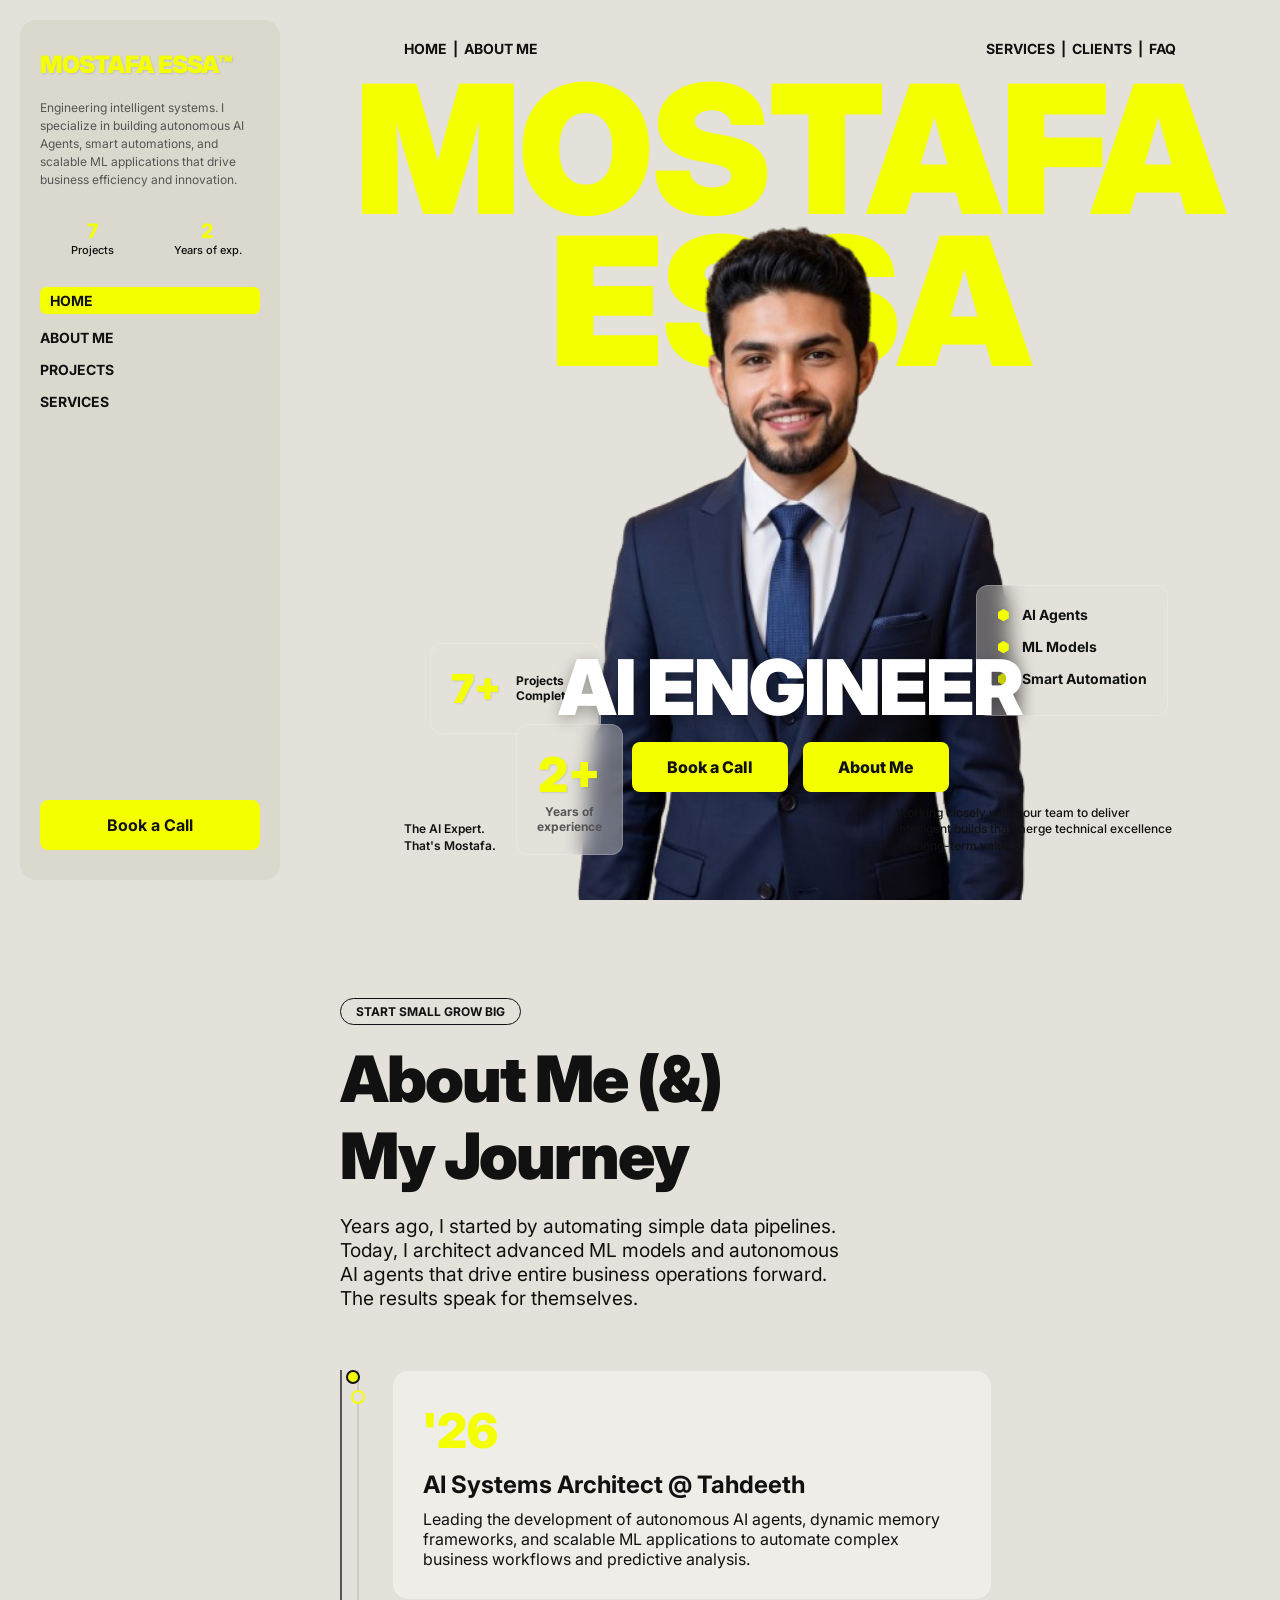
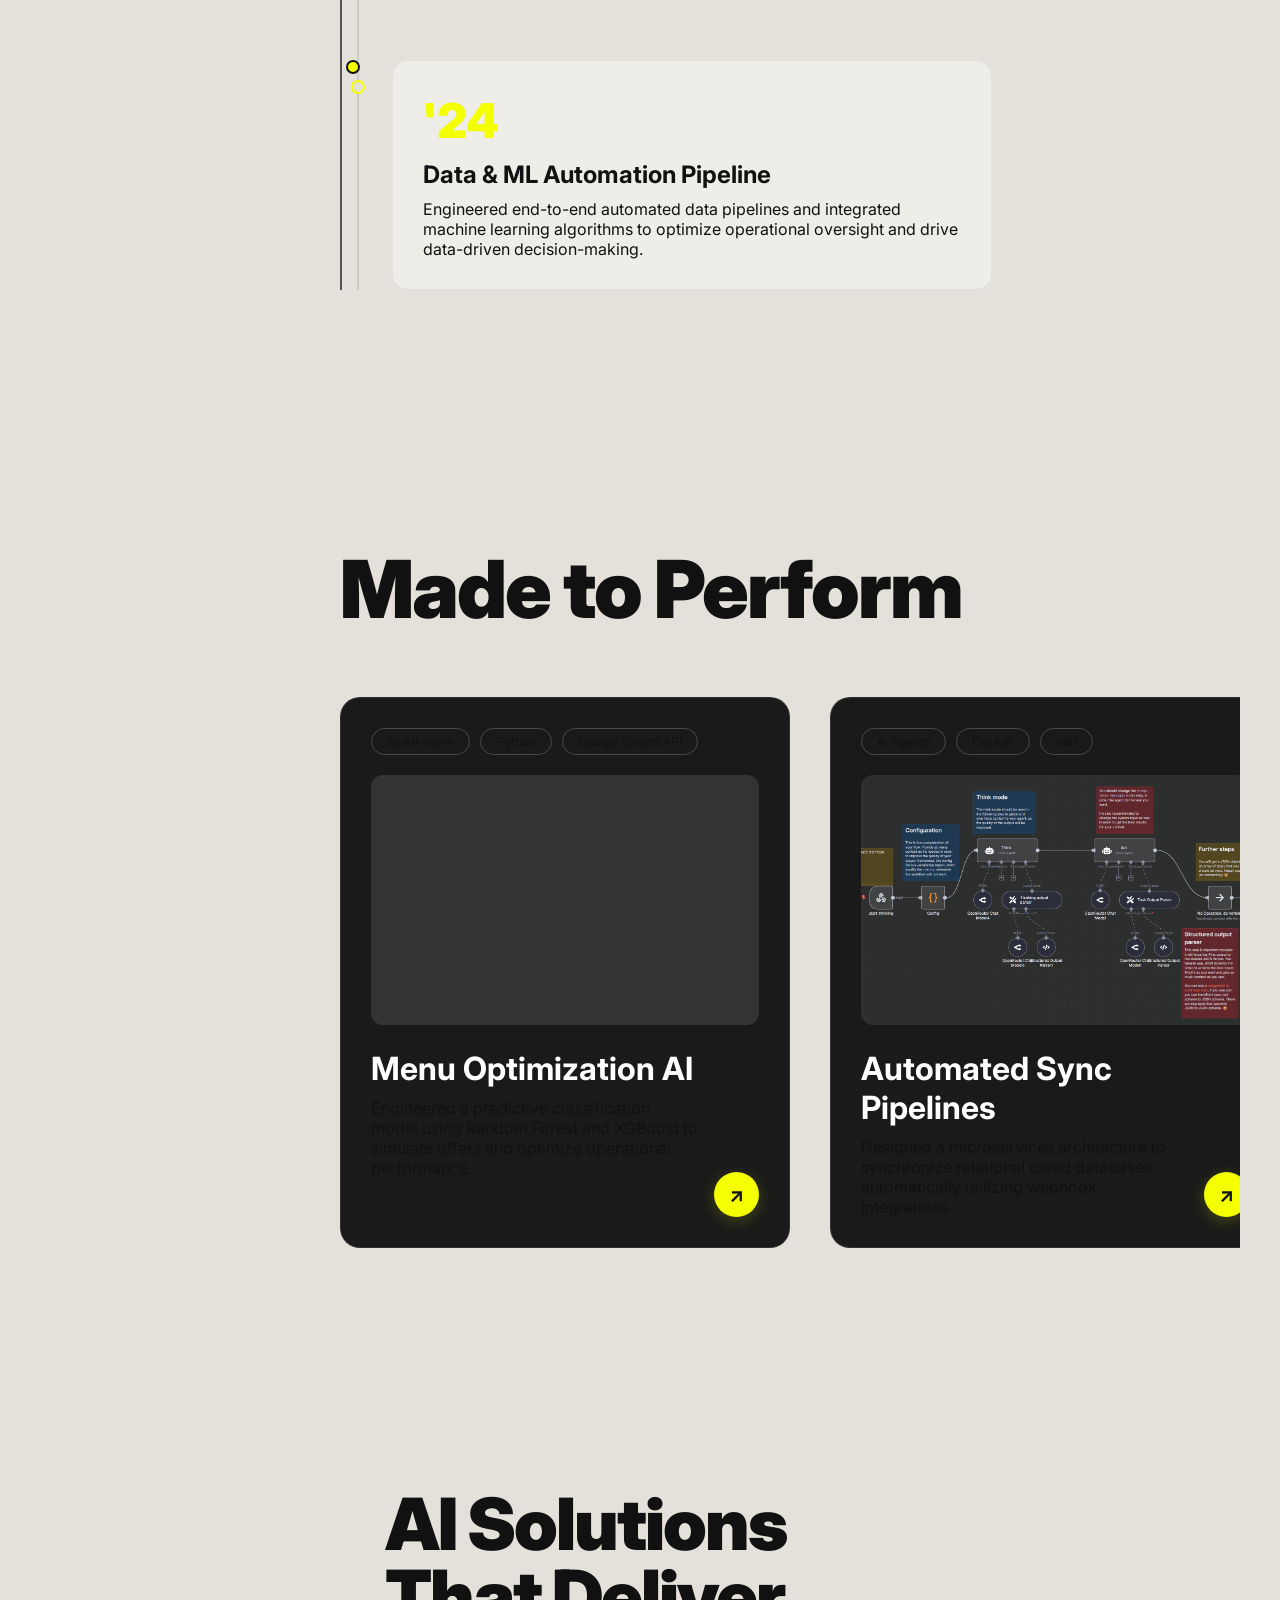
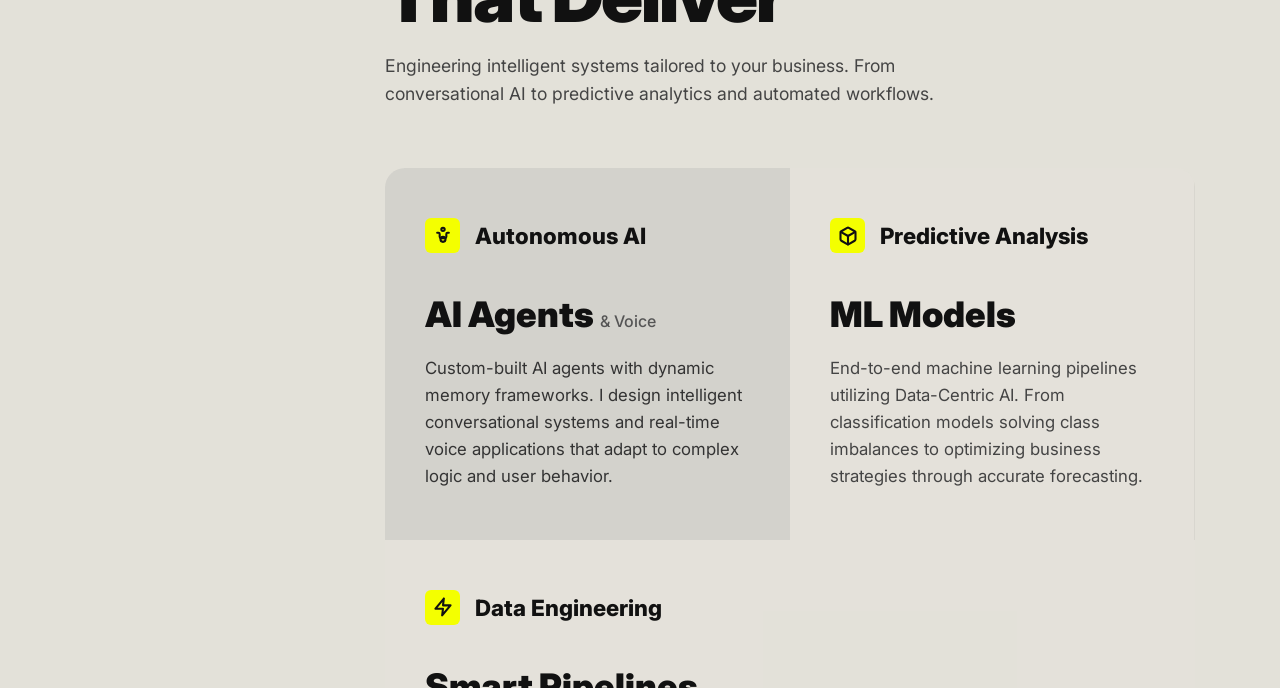
==== index.html @ e72a14be "Rename portfolio.html to index.html" ====
<!DOCTYPE html>
<html lang="en" dir="ltr">
<head>
    <meta charset="UTF-8">
    <meta name="viewport" content="width=device-width, initial-scale=1.0">
    <title>Mostafa Essa - Portfolio</title>
    <link rel="preconnect" href="https://fonts.googleapis.com">
    <link rel="preconnect" href="https://fonts.gstatic.com" crossorigin>
    <link href="https://fonts.googleapis.com/css2?family=Inter:wght@400;500;700;900&display=swap" rel="stylesheet">
    <style>
        :root {
            /* Light Theme (Default) */
            --bg-main: #E3E1D9;
            --bg-sidebar: #DBD8CE;
            --text-main: #111111;
            --text-muted: #555555;
            --accent-yellow: #F4FF00;
            --card-bg: rgba(255, 255, 255, 0.4);
            --card-border: rgba(0, 0, 0, 0.05);
        }

        body.dark-theme {
            /* Dark Theme */
            --bg-main: #111111;
            --bg-sidebar: #1A1A1A;
            --text-main: #FFFFFF;
            --text-muted: #AAAAAA;
            --card-bg: rgba(255, 255, 255, 0.05);
            --card-border: rgba(255, 255, 255, 0.1);
        }

        * {
            margin: 0;
            padding: 0;
            box-sizing: border-box;
            font-family: 'Inter', sans-serif;
        }

        body {
            background-color: var(--bg-main);
            color: var(--text-main);
            transition: background-color 0.6s ease, color 0.6s ease;
            overflow-x: hidden;
        }

        /* ---------------- Sidebar ---------------- */
        .sidebar {
            position: fixed;
            top: 20px;
            left: 20px;
            bottom: 20px;
            width: 260px;
            background-color: var(--bg-sidebar);
            border-radius: 16px;
            padding: 30px 20px;
            display: flex;
            flex-direction: column;
            justify-content: space-between;
            z-index: 100;
            
            /* -- التعديل الجديد: إخفاء الشريط وإزاحته لليسار في البداية -- */
            transform: translateX(-150%);
            opacity: 0;
            transition: transform 0.8s cubic-bezier(0.25, 1, 0.5, 1), opacity 0.8s ease, background-color 0.6s ease;
        }

        /* الكلاس الذي سيتم إضافته بالجافاسكريبت لإظهار الشريط */
        .sidebar.visible {
            transform: translateX(0);
            opacity: 1;
        }

        .logo {
            font-size: 24px;
            font-weight: 900;
            color: var(--accent-yellow);
            text-transform: uppercase;
            letter-spacing: -1px;
            margin-bottom: 20px;
            text-shadow: 1px 1px 2px rgba(0,0,0,0.1);
        }

        .sidebar-desc {
            font-size: 12px;
            color: var(--text-muted);
            line-height: 1.5;
            margin-bottom: 30px;
        }

        .stats-grid {
            display: grid;
            grid-template-columns: 1fr 1fr;
            gap: 10px;
            margin-bottom: 30px;
        }

        .stat-box {
            text-align: center;
        }

        .stat-box h4 {
            color: var(--accent-yellow);
            font-size: 20px;
            font-weight: 800;
        }

        .stat-box p {
            font-size: 11px;
            font-weight: 500;
        }

        .nav-menu {
            list-style: none;
            display: flex;
            flex-direction: column;
            gap: 15px;
            margin-bottom: auto;
        }

        .nav-menu li a {
            text-decoration: none;
            color: var(--text-main);
            font-weight: 700;
            font-size: 14px;
            text-transform: uppercase;
            transition: color 0.3s;
            display: flex;
            align-items: center;
            gap: 10px;
        }
        
        .nav-menu li a.active {
            background-color: var(--accent-yellow);
            color: #111;
            padding: 5px 10px;
            border-radius: 6px;
        }

        .nav-menu li a:hover {
            color: var(--accent-yellow);
        }

        .book-call {
            background-color: var(--accent-yellow);
            color: #111;
            border: none;
            padding: 15px;
            border-radius: 8px;
            font-weight: 700;
            cursor: pointer;
            width: 100%;
            font-size: 16px;
            transition: transform 0.2s;
        }

        .book-call:hover {
            transform: scale(1.02);
        }

        /* ---------------- Main Content ---------------- */
        .main-content {
            /* -- التعديل الجديد: عرض كامل للشاشة في البداية -- */
            margin-left: 0; 
            padding: 0 40px;
            transition: margin-left 0.8s cubic-bezier(0.25, 1, 0.5, 1);
        }

        /* الكلاس الذي سيتم إضافته لعمل إزاحة للمحتوى عند ظهور الشريط */
        .main-content.shifted {
            margin-left: 300px;
        }

        section {
            min-height: 100vh;
            padding: 100px 0;
            position: relative;
        }

        /* Animation Classes */
        .fade-up {
            opacity: 0;
            transform: translateY(50px);
            transition: opacity 0.8s ease, transform 0.8s ease;
        }

        .fade-up.visible {
            opacity: 1;
            transform: translateY(0);
        }

        /* ---------------- Hero Section ---------------- */
        #hero {
            display: flex;
            align-items: center;
            justify-content: center;
        }

        .hero-bg-text {
            position: absolute;
            top: 50%;
            left: 50%;
            transform: translate(-50%, -50%);
            font-size: 28vw;
            font-weight: 900;
            color: var(--accent-yellow);
            z-index: -1;
            line-height: 0.8;
            letter-spacing: -10px;
        }

        .hero-content {
            text-align: center;
            z-index: 1;
        }

        .hero-content h1 {
            font-size: 5rem;
            font-weight: 900;
            line-height: 1;
            margin-bottom: 20px;
            letter-spacing: -2px;
        }

        .glass-card {
            background: var(--card-bg);
            backdrop-filter: blur(10px);
            -webkit-backdrop-filter: blur(10px);
            border: 1px solid var(--card-border);
            border-radius: 12px;
            padding: 20px;
            position: absolute;
        }

        .card-services {
            right: 0;
            top: 60%;
            text-align: left;
        }

        .card-services ul {
            list-style: none;
            font-weight: 700;
            font-size: 14px;
            color: var(--text-main);
        }
        
        .card-services ul li { margin-bottom: 8px; }
        .card-services ul li span { color: var(--accent-yellow); margin-right: 8px;}

        /* ---------------- About Section ---------------- */
        #about h2 {
            font-size: 4rem;
            font-weight: 900;
            margin-bottom: 20px;
            letter-spacing: -2px;
        }
        
        #about p.subtitle {
            font-size: 1.2rem;
            max-width: 500px;
            margin-bottom: 60px;
        }

        .timeline {
            position: relative;
            padding-left: 40px;
            border-left: 2px solid var(--text-muted);
        }

        .timeline-item {
            margin-bottom: 60px;
            position: relative;
        }

        .timeline-item::before {
            content: '';
            position: absolute;
            left: -46px;
            top: 0;
            width: 10px;
            height: 10px;
            background-color: var(--accent-yellow);
            border: 2px solid var(--text-main);
            border-radius: 50%;
        }

        .timeline-card {
            background: var(--card-bg);
            border: 1px solid var(--card-border);
            padding: 30px;
            border-radius: 16px;
            max-width: 600px;
        }

        .timeline-card h3 {
            font-size: 3rem;
            color: var(--accent-yellow);
            font-weight: 900;
            margin-bottom: 10px;
        }

        .timeline-card h4 {
            font-size: 1.5rem;
            margin-bottom: 10px;
        }

        /* ---------------- Projects Section (Dark) ---------------- */
        #projects h2 {
            font-size: 5rem;
            font-weight: 900;
            margin-bottom: 60px;
            letter-spacing: -2px;
        }

        .projects-wrapper {
            display: flex;
            gap: 40px;
            overflow-x: auto;
            padding-bottom: 40px;
            scroll-snap-type: x mandatory;
        }

        .projects-wrapper::-webkit-scrollbar {
            height: 8px;
        }
        
        .projects-wrapper::-webkit-scrollbar-track {
            background: rgba(255,255,255,0.05);
        }
        
        .projects-wrapper::-webkit-scrollbar-thumb {
            background: var(--text-muted);
            border-radius: 10px;
        }

        .project-card {
            min-width: 450px;
            background: #1A1A1A;
            border-radius: 20px;
            padding: 30px;
            scroll-snap-align: start;
            border: 1px solid rgba(255,255,255,0.1);
        }

        .project-img {
            width: 100%;
            height: 250px;
            background: #333;
            border-radius: 12px;
            margin-bottom: 20px;
        }

        .project-tags {
            display: flex;
            gap: 10px;
            margin-bottom: 20px;
        }

        .project-tags span {
            border: 1px solid rgba(255,255,255,0.2);
            padding: 5px 15px;
            border-radius: 50px;
            font-size: 12px;
        }

        .project-card h3 {
            font-size: 2rem;
            margin-bottom: 10px;
        }


    /* تنسيقات النافذة المنبثقة (Modal) */
        .modal-overlay {
            position: fixed; top: 0; left: 0; width: 100vw; height: 100vh;
            background: rgba(0, 0, 0, 0.85); backdrop-filter: blur(10px);
            z-index: 1000; opacity: 0; visibility: hidden; transition: all 0.3s ease;
            display: flex; justify-content: center; align-items: center;
        }
        .modal-overlay.active {
            opacity: 1; visibility: visible;
        }
        .modal-content {
            background: #111; width: 90%; max-width: 800px; max-height: 85vh;
            overflow-y: auto; border-radius: 16px; padding: 40px; position: relative;
            transform: translateY(30px); transition: transform 0.3s ease;
            border: 1px solid rgba(255, 255, 255, 0.1);
        }
        .modal-overlay.active .modal-content { transform: translateY(0); }
        .close-btn {
            position: absolute; top: 20px; left: 20px; background: none; border: none;
            color: #fff; font-size: 2rem; cursor: pointer; transition: color 0.2s;
        }
        .close-btn:hover { color: var(--accent-yellow); }
        
        .modal-features { display: flex; flex-direction: column; gap: 20px; }
        .feature-item h4 { color: #fff; margin-bottom: 5px; font-size: 1.1rem; }
        .feature-item p { color: #aaa; font-size: 0.95rem; line-height: 1.5; }
        
        /* شريط التمرير للنافذة */
        .modal-content::-webkit-scrollbar { width: 8px; }
        .modal-content::-webkit-scrollbar-track { background: transparent; }
        .modal-content::-webkit-scrollbar-thumb { background: var(--text-muted); border-radius: 10px; }
    </style>
</head>
<body>

    <!-- Sidebar -->
    <aside class="sidebar">
        <div>
            <div class="logo">MOSTAFA ESSA™</div>
            <p class="sidebar-desc">Engineering intelligent systems. I specialize in building autonomous AI Agents, smart automations, and scalable ML applications that drive business efficiency and innovation.</p>
            
            <div class="stats-grid">
                <div class="stat-box">
                    <h4>7</h4>
                    <p>Projects</p>
                </div>
                <div class="stat-box">
                    <h4>2</h4>
                    <p>Years of exp.</p>
                </div>
            </div>

            <ul class="nav-menu">
                <li><a href="#hero" class="active">Home</a></li>
                <li><a href="#about">About Me</a></li>
                <li><a href="#projects">Projects</a></li>
                <li><a href="#services">Services</a></li>
            </ul>
        </div>
        
        <a href="https://wa.me/201030654348" target="_blank" style="text-decoration: none; width: 100%;">
    <button class="book-call">Book a Call</button>
</a>
    </aside>

    <!-- Main Content -->
    <main class="main-content">
        
<!-- Hero Section -->
        <section id="hero" style="position: relative; height: 100vh; display: flex; flex-direction: column; align-items: center; justify-content: center; overflow: hidden;">
            
            <!-- Top Links -->
            <div class="hero-horizontal-links" style="position: absolute; width: 100%; top: 40px; display: flex; justify-content: space-between; padding: 0 5vw; z-index: 10; font-weight: 700; font-size: 14px;">
                <div>HOME &nbsp;|&nbsp; ABOUT ME</div>
                <div>SERVICES &nbsp;|&nbsp; CLIENTS &nbsp;|&nbsp; FAQ</div>
            </div>

            <!-- الكلمة الخلفية العملاقة -->
<!-- الكلمة الخلفية العملاقة -->
            <div class="hero-bg-text" style="position: absolute; top: 25%; left: 50%; transform: translate(-50%, -50%); width: 100vw; text-align: center; font-size: 14vw; font-weight: 900; color: var(--accent-yellow); z-index: 1; line-height: 0.85; letter-spacing: -0.2vw;">MOSTAFA<br>ESSA</div>            <!-- صورتك (تم التكبير) -->
            <img src="profile.png" alt="AI Engineer" style="height: 85vh; max-height: 850px; object-fit: cover; object-position: top; position: absolute; bottom: -2%; left: 50%; transform: translateX(-50%); z-index: 2; pointer-events: none;">

            <!-- النص الرئيسي والأزرار -->
            <div class="hero-content fade-up" style="position: absolute; bottom: 12%; z-index: 4; text-align: center; width: 100%; display: flex; flex-direction: column; align-items: center;">
                <h1 style="font-size: clamp(3rem, 6vw, 6.5rem); font-weight: 900; line-height: 0.9; letter-spacing: -2px; color: #111; margin-bottom: 20px;">
                    <!-- تم تغيير اللون إلى الأبيض الصلب -->
                    <span style="color: #ffffff; text-shadow: 0px 4px 15px rgba(0,0,0,0.3);">AI ENGINEER</span>
                </h1>
                
                <!-- الأزرار -->
                <div style="display: flex; gap: 15px;">
                    <a href="https://wa.me/201030654348" target="_blank" style="text-decoration: none;">
                        <button style="background: var(--accent-yellow); color: #111; border: none; padding: 15px 35px; font-weight: 800; border-radius: 8px; cursor: pointer; font-size: 16px; transition: transform 0.2s;">Book a Call</button>
                    </a>
                    <a href="#about" style="text-decoration: none;">
                        <button style="background: var(--accent-yellow); color: #111; border: none; padding: 15px 35px; font-weight: 800; border-radius: 8px; cursor: pointer; font-size: 16px; transition: transform 0.2s;">About Me</button>
                    </a>
                </div>
            </div>

    <!-- الكروت الزجاجية العائمة (مضبوطة في المساحات الرمادية) -->
            
            <!-- كارت المشاريع (اليسار العلوي) -->
<!-- حاوية الكروت اليسرى (مضبوطة في الأسفل) -->
            <!-- تم تغيير الإحداثيات إلى bottom: 15% وإنقاص left إلى 5% -->
            <div style="position: absolute; left: 10%; bottom: 5%; z-index: 3;">
                
                <!-- كارت المشاريع -->
                <div class="glass-card" style="position: relative; display: flex; align-items: center; gap: 15px; background: rgba(227, 225, 217, 0.4); border: 1px solid rgba(255,255,255,0.2); width: max-content;">
                    <div style="color: var(--accent-yellow); font-size: 2.5rem; font-weight: 900; text-shadow: 1px 1px 2px rgba(0,0,0,0.1);">7+</div>
                    <div style="font-size: 12px; font-weight: 700; line-height: 1.2;">Projects<br>Completed</div>
                </div>
                
                <!-- كارت الخبرة (متصل بكارت المشاريع بإزاحة سالبة) -->
                <div class="glass-card" style="position: relative; margin-top: -10px; margin-left: 50%; text-align: center; padding: 20px; background: rgba(227, 225, 217, 0.4); border: 1px solid rgba(255,255,255,0.2); width: max-content;">
                    <div style="color: var(--accent-yellow); font-size: 3rem; font-weight: 900; text-shadow: 1px 1px 2px rgba(0,0,0,0.1);">2+</div>
                    <div style="font-size: 12px; font-weight: 700; color: var(--text-muted);">Years of<br>experience</div>
                </div>

            </div>

            </div>

            <!-- كارت الخدمات (اليمين) -->
            <!-- تم إزاحته لليمين وللأسفل ليقع بين صورتك وحرف A -->
            <div class="glass-card card-services" style="position: absolute; right: 8%; top: 65%; z-index: 3; background: rgba(227, 225, 217, 0.4); border: 1px solid rgba(255,255,255,0.2);">
                <ul style="list-style: none; font-weight: 700; font-size: 14px;">
                    <li style="margin-bottom: 15px;"><span style="color: var(--accent-yellow); margin-right: 10px; text-shadow: 0px 0px 5px rgba(0,0,0,0.1);">⬢</span> AI Agents</li>
                    <li style="margin-bottom: 15px;"><span style="color: var(--accent-yellow); margin-right: 10px; text-shadow: 0px 0px 5px rgba(0,0,0,0.1);">⬢</span> ML Models</li>
                    <li><span style="color: var(--accent-yellow); margin-right: 10px; text-shadow: 0px 0px 5px rgba(0,0,0,0.1);">⬢</span> Smart Automation</li>
                </ul>
            </div>

            <!-- نصوص الزوايا السفلية -->
            <div style="position: absolute; left: 5vw; bottom: 5%; max-width: 200px; font-size: 12px; font-weight: 600; z-index: 4; line-height: 1.4;">
                The AI Expert.<br>That's Mostafa.
            </div>
            <div style="position: absolute; right: 5vw; bottom: 5%; max-width: 280px; font-size: 12px; font-weight: 500; z-index: 4; line-height: 1.4;">
                Working closely with your team to deliver intelligent builds that merge technical excellence and long-term value.
            </div>
        </section>

        <!-- About Section -->
        <section id="about">
            <div class="fade-up">
                <span style="border: 1px solid var(--text-main); padding: 5px 15px; border-radius: 50px; font-size: 12px; font-weight: 700;">START SMALL GROW BIG</span>
                <h2 style="margin-top: 20px;">About Me (&)<br>My Journey</h2>
                <p class="subtitle">Years ago, I started by automating simple data pipelines. Today, I architect advanced ML models and autonomous AI agents that drive entire business operations forward. The results speak for themselves.</p>
            </div>

            <div class="timeline" style="position: relative; padding-left: 50px; margin-top: 40px;">
                <!-- الخط الخلفي الباهت -->
                <div style="position: absolute; top: 0; left: 15px; width: 2px; height: 100%; background: rgba(0,0,0,0.1);"></div>
                
                <!-- الخط الأصفر الذي سيتحرك (الأنيميشن) -->
                <div class="timeline-progress-line" style="position: absolute; top: 0; left: 15px; width: 2px; height: 0%; background: var(--accent-yellow); z-index: 1; transition: height 0.1s ease-out;"></div>
                <!-- البطاقة الثانية (الأقدم - 2024) -->
                <div class="timeline-item fade-up" style="position: relative;">

                    <!-- الدائرة الصفراء على الخط -->
                    <div class="timeline-dot" style="position: absolute; left: -41px; top: 20px; width: 14px; height: 14px; border-radius: 50%; background: #e3e1d9; border: 2px solid var(--accent-yellow); z-index: 2; transition: background 0.3s ease;"></div>
                    
                    <div class="timeline-card">
                        <h3>'26</h3>
                        <h4>AI Systems Architect @ Tahdeeth</h4>
                        <p>Leading the development of autonomous AI agents, dynamic memory frameworks, and scalable ML applications to automate complex business workflows and predictive analysis.</p>
                    </div>
                </div>
                
                <!-- البطاقة الأولى (الأحدث - 2026) -->
                <div class="timeline-item fade-up" style="position: relative; margin-bottom: 50px;">
                    <!-- الدائرة الصفراء على الخط -->
                    <div class="timeline-dot" style="position: absolute; left: -41px; top: 20px; width: 14px; height: 14px; border-radius: 50%; background: #e3e1d9; border: 2px solid var(--accent-yellow); z-index: 2; transition: background 0.3s ease;"></div>
                    
                    <div class="timeline-card">
                        <h3>'24</h3>
                        <h4>Data & ML Automation Pipeline</h4>
                        <p>Engineered end-to-end automated data pipelines and integrated machine learning algorithms to optimize operational oversight and drive data-driven decision-making.</p>
                    </div>
                </div>
            </div>
        </section>

        <!-- Projects Section (Triggers Dark Mode) -->
        <section id="projects" class="theme-trigger">
            <h2 class="fade-up">Made to Perform</h2>
            
            <div class="projects-wrapper fade-up">
                
<!-- Project 1 -->
                <div class="project-card" style="position: relative;"> <!-- تمت إضافة position: relative هنا -->
                    <div class="project-tags">
                        <span>Scikit-learn</span>
                        <span>Python</span>
                        <span>Google Sheets API</span>
                    </div>
                    
                    <!-- الفيديو -->
                    <video autoplay loop muted playsinline style="width: 100%; height: 250px; object-fit: cover; border-radius: 12px; margin-bottom: 20px; background: #333;">
                        <source src="offers_builder.mp4" type="video/mp4">
                        متصفحك لا يدعم تشغيل الفيديو.
                    </video>
                    
                    <!-- تم تحديد عرض النص بـ 85% لكي لا يتداخل مع الزر -->
                    <h3 style="width: 85%; color: #FFF;">Menu Optimization AI</h3>
                    <p style="width: 85%;">Engineered a predictive classification model using Random Forest and XGBoost to simulate offers and optimize operational performance.</p>
                    
                    <!-- الزر الأصفر لفتح النافذة المنبثقة -->
                    <button onclick="openModal('modal-project-1')" style="position: absolute; bottom: 30px; right: 30px; width: 45px; height: 45px; background-color: var(--accent-yellow); border: none; border-radius: 50%; display: flex; justify-content: center; align-items: center; color: #111; font-size: 20px; font-weight: bold; cursor: pointer; transition: transform 0.2s; box-shadow: 0 4px 15px rgba(244, 255, 0, 0.2);">
                        ↗
                    </button>
                </div>

<!-- Project 2 -->
                <div class="project-card" style="position: relative;"> <!-- تمت إضافة position: relative -->
                    <div class="project-tags">
                        <span>Ai Agents</span>
                        <span>Docker</span>
                        <span>n8n</span>
                    </div>
                    
                    <!-- الصورة هنا (تم استبدال الـ div بـ img) -->
                    <img src="n8n.png" alt="Automated Sync Pipelines" style="width: 100%; height: 250px; object-fit: cover; border-radius: 12px; margin-bottom: 20px; background: #333;">
                    
                    <!-- تحديد عرض النص بـ 85% لترك مساحة للزر -->
                    <h3 style="width: 85%; color: #FFF;">Automated Sync Pipelines</h3>
                    <p style="width: 85%;">Designed a microservices architecture to synchronize relational cloud databases automatically utilizing webhook integrations.</p>
                    
                    <!-- الزر الأصفر لفتح النافذة المنبثقة للمشروع الثاني -->
                    <button onclick="openModal('modal-project-2')" style="position: absolute; bottom: 30px; right: 30px; width: 45px; height: 45px; background-color: var(--accent-yellow); border: none; border-radius: 50%; display: flex; justify-content: center; align-items: center; color: #111; font-size: 20px; font-weight: bold; cursor: pointer; transition: transform 0.2s; box-shadow: 0 4px 15px rgba(244, 255, 0, 0.2);">
                        ↗
                    </button>
                </div>

<!-- Project 3 -->
                <div class="project-card" style="position: relative;">
                    <div class="project-tags">
                        <span>XGBoost</span>
                        <span>SMOTE</span>
                        <span>Data-Centric AI</span>
                    </div>
                    
                    <!-- ضع صورة تعبر عن لوحة التحكم أو التطبيق هنا -->
                    <img src="ASD_perdiction.png" alt="ASD Prediction AI" style="width: 100%; height: 250px; object-fit: cover; border-radius: 12px; margin-bottom: 20px; background: #333;">
                    
                    <h3 style="width: 85%; color: #FFF;">ASD Screening & Prediction AI</h3>
                    <p style="width: 85%;">An end-to-end Machine Learning pipeline utilizing Data-Centric AI and XGBoost to predict Autism Spectrum Disorder based on behavioral features.</p>
                    
                    <!-- الزر الأصفر لفتح تفاصيل المشروع -->
                    <button onclick="openModal('modal-project-3')" style="position: absolute; bottom: 30px; right: 30px; width: 45px; height: 45px; background-color: var(--accent-yellow); border: none; border-radius: 50%; display: flex; justify-content: center; align-items: center; color: #111; font-size: 20px; font-weight: bold; cursor: pointer; transition: transform 0.2s; box-shadow: 0 4px 15px rgba(244, 255, 0, 0.2);">
                        ↗
                    </button>
                </div>

                <!-- Project 4 (Work in Progress) -->
                <div class="project-card" style="position: relative;">
                    <!-- شارة جاري العمل عليه -->
                    <div style="position: absolute; top: 20px; right: 20px; background: var(--accent-yellow); color: #111; padding: 5px 12px; border-radius: 20px; font-size: 0.75rem; font-weight: 800; z-index: 2; box-shadow: 0 2px 10px rgba(0,0,0,0.2);">
                        🚧 IN PROGRESS
                    </div>

                    <div class="project-tags">
                        <span>AI Voice</span>
                        <span>Dynamic Memory</span>
                        <span>Async DB</span>
                    </div>
                    
                    <!-- صورة المشروع (يمكنك وضع صورة تعبيرية لمعمارية النظام Blueprint) -->
                    <img src="Ai_teacher.png" alt="Mo3lmy Architecture" style="width: 100%; height: 250px; object-fit: cover; border-radius: 12px; margin-bottom: 20px; background: #333; opacity: 0.8;">
                    
                    <h3 style="width: 85%; color: #FFF;">Mo3lmy Framework</h3>
                    <p style="width: 85%;">Developing the technical infrastructure for a real-time, adaptive AI voice tutoring application featuring dynamic memory layers and asynchronous database controllers.</p>
                    
                    <!-- الزر الأصفر لفتح تفاصيل المشروع -->
                    <button onclick="openModal('modal-project-4')" style="position: absolute; bottom: 30px; right: 30px; width: 45px; height: 45px; background-color: var(--accent-yellow); border: none; border-radius: 50%; display: flex; justify-content: center; align-items: center; color: #111; font-size: 20px; font-weight: bold; cursor: pointer; transition: transform 0.2s; box-shadow: 0 4px 15px rgba(244, 255, 0, 0.2);">
                        ↗
                    </button>
                </div>

            </div>
            
        </section>
        
<!-- Services Section -->
        <section id="services" style="padding: 100px 5%; color: #111;">
            
            <!-- Header & Subtitle -->
            <div style="margin-bottom: 60px; max-width: 600px;">
                <h2 style="font-size: 4.5rem; font-weight: 900; line-height: 1; margin-bottom: 20px; letter-spacing: -2px;">AI Solutions<br>That Deliver</h2>
                <p style="font-size: 1.1rem; color: #444; line-height: 1.6;">
                    Engineering intelligent systems tailored to your business. From conversational AI to predictive analytics and automated workflows.
                </p>
            </div>

            <!-- Services Cards Container -->
            <div style="display: grid; grid-template-columns: repeat(auto-fit, minmax(300px, 1fr)); background: rgba(227, 225, 217, 0.3); border-radius: 20px; overflow: hidden;">
                
                <!-- Card 1: AI Agents (Darker Background) -->
                <div style="background: rgba(200, 200, 195, 0.6); padding: 50px 40px; display: flex; flex-direction: column;">
                    <div style="display: flex; align-items: center; gap: 15px; margin-bottom: 40px;">
                        <div style="background: var(--accent-yellow); width: 35px; height: 35px; border-radius: 6px; display: flex; justify-content: center; align-items: center; color: #111;">
                            <!-- AI Icon -->
                            <svg width="20" height="20" viewBox="0 0 24 24" fill="none" stroke="currentColor" stroke-width="2.5" stroke-linecap="round" stroke-linejoin="round"><path d="M12 2a2 2 0 0 1 2 2c0 1.1-.9 2-2 2s-2-.9-2-2a2 2 0 0 1 2-2z"></path><path d="M19 8h-1.5a1.5 1.5 0 0 0-1.5 1.5v3.5a1.5 1.5 0 0 1-1.5 1.5h-5a1.5 1.5 0 0 1-1.5-1.5v-3.5A1.5 1.5 0 0 0 6.5 8H5"></path><circle cx="12" cy="16" r="3"></circle></svg>
                        </div>
                        <h3 style="font-size: 1.4rem; font-weight: 800;">Autonomous AI</h3>
                    </div>
                    <h4 style="font-size: 2.2rem; font-weight: 900; margin-bottom: 20px;">AI Agents <span style="font-size: 1rem; font-weight: 500; color: #555;">& Voice</span></h4>
                    <p style="color: #333; line-height: 1.6; font-size: 1.05rem;">
                        Custom-built AI agents with dynamic memory frameworks. I design intelligent conversational systems and real-time voice applications that adapt to complex logic and user behavior.
                    </p>
                </div>

                <!-- Card 2: ML Models -->
                <div style="padding: 50px 40px; display: flex; flex-direction: column; border-right: 1px solid rgba(0,0,0,0.05);">
                    <div style="display: flex; align-items: center; gap: 15px; margin-bottom: 40px;">
                        <div style="background: var(--accent-yellow); width: 35px; height: 35px; border-radius: 6px; display: flex; justify-content: center; align-items: center; color: #111;">
                            <!-- Data/ML Icon -->
                            <svg width="20" height="20" viewBox="0 0 24 24" fill="none" stroke="currentColor" stroke-width="2.5" stroke-linecap="round" stroke-linejoin="round"><path d="M21 16V8a2 2 0 0 0-1-1.73l-7-4a2 2 0 0 0-2 0l-7 4A2 2 0 0 0 3 8v8a2 2 0 0 0 1 1.73l7 4a2 2 0 0 0 2 0l7-4A2 2 0 0 0 21 16z"></path><polyline points="3.27 6.96 12 12.01 20.73 6.96"></polyline><line x1="12" y1="22.08" x2="12" y2="12"></line></svg>
                        </div>
                        <h3 style="font-size: 1.4rem; font-weight: 800;">Predictive Analysis</h3>
                    </div>
                    <h4 style="font-size: 2.2rem; font-weight: 900; margin-bottom: 20px;">ML Models</h4>
                    <p style="color: #444; line-height: 1.6; font-size: 1.05rem;">
                        End-to-end machine learning pipelines utilizing Data-Centric AI. From classification models solving class imbalances to optimizing business strategies through accurate forecasting.
                    </p>
                </div>

                <!-- Card 3: Smart Automations -->
                <div style="padding: 50px 40px; display: flex; flex-direction: column;">
                    <div style="display: flex; align-items: center; gap: 15px; margin-bottom: 40px;">
                        <div style="background: var(--accent-yellow); width: 35px; height: 35px; border-radius: 6px; display: flex; justify-content: center; align-items: center; color: #111;">
                            <!-- Automation Icon -->
                            <svg width="20" height="20" viewBox="0 0 24 24" fill="none" stroke="currentColor" stroke-width="2.5" stroke-linecap="round" stroke-linejoin="round"><polyline points="13 2 3 14 12 14 11 22 21 10 12 10 13 2"></polyline></svg>
                        </div>
                        <h3 style="font-size: 1.4rem; font-weight: 800;">Data Engineering</h3>
                    </div>
                    <h4 style="font-size: 2.2rem; font-weight: 900; margin-bottom: 20px;">Smart Pipelines</h4>
                    <p style="color: #444; line-height: 1.6; font-size: 1.05rem;">
                        Designing robust microservices architectures and automated data sync pipelines. I leverage containerized deployments to ensure seamless, real-time data flow without manual intervention.
                    </p>
                </div>

            </div>
        </section>
            <!-- نافذة المشروع الأول المنبثقة (English Version) -->
        <div id="modal-project-1" class="modal-overlay">
            <div class="modal-content" dir="ltr" style="text-align: left;">
                <button class="close-btn" onclick="closeModal('modal-project-1')" style="right: 20px; left: auto;">&times;</button>
                
                <h2 style="color: var(--accent-yellow); font-size: 2rem; margin-bottom: 15px; font-weight: 900; line-height: 1.2;">Automating Menu Engineering & Predicting Promotion Success</h2>
                <p style="color: #ccc; margin-bottom: 30px; font-size: 1.1rem; line-height: 1.6;">
                    Pricing and offer design in restaurant chains are often handled arbitrarily, exposing profit margins to significant risks. To solve this, I developed a Business Intelligence (BI) system and a dynamic offer simulator that shifts restaurant management towards data-driven decisions through 5 core pillars:
                </p>

                <div class="modal-features">
                    <div class="feature-item">
                        <h4>1️⃣ Flexible Smart Offer Design & Strategy</h4>
                        <p>Complete flexibility in designing promotions by combining existing menu items or adding raw materials directly from inventory to create new meals. It helps in defining the optimal offer type and promotional strategy.</p>
                    </div>
                    
                    <div class="feature-item">
                        <h4>2️⃣ Live Profitability Simulation & Break-Even Analysis</h4>
                        <p>Before launching an offer, the system runs an accurate financial simulation calculating instantly:<br>
                        📊 <strong>Weighted Profit Margin:</strong> Exact unit economics.<br>
                        📈 <strong>Profit Comparison:</strong> Expected offer profit vs. standard profit.<br>
                        🛑 <strong>Shield Protection:</strong> Instant alert preventing the launch if the margin is negative to avoid profit erosion.</p>
                    </div>

                    <div class="feature-item">
                        <h4>3️⃣ Machine Learning Performance Prediction</h4>
                        <p>Historical offer data feeds an ML model that uncovers hidden relationships between offer components and seasonal trends. The system predicts offer efficiency and provides actionable recommendations: whether to reuse the offer or pivot to a new strategy.</p>
                    </div>

                    <div class="feature-item">
                        <h4>4️⃣ Revenue & Profit Share Distribution</h4>
                        <p>A panoramic view for deep data segmentation:<br>
                        🏢 <strong>Branch Share:</strong> Identifying branches with the highest net profit vs. sales.<br>
                        🍔 <strong>Category Share:</strong> Comparing menu categories' performance.<br>
                        🎯 <strong>Item Share:</strong> Pinpointing the exact sales contribution of each item.</p>
                    </div>

                    <div class="feature-item">
                        <h4>5️⃣ Strategic Menu Engineering (BCG Matrix)</h4>
                        <p>Automated classification of the menu based on the intersection of sales volume and profit margin into 4 quadrants:<br>
                        ⭐ <strong>Stars:</strong> High profit & high sales (Highlight).<br>
                        🧩 <strong>Puzzles:</strong> High profit & low sales (Combo candidates).<br>
                        🐄 <strong>Cash Cows:</strong> Low profit & high sales (Cost engineering needed).<br>
                        🐕 <strong>Dogs:</strong> Low profit & low sales (Candidates for elimination).</p>
                    </div>
                </div>

                <div style="margin-top: 30px; padding-top: 20px; border-top: 1px solid rgba(255,255,255,0.1);">
                    <h4 style="color: var(--accent-yellow); margin-bottom: 10px;">🛠️ Tech Stack</h4>
                    <ul style="list-style: none; display: flex; flex-wrap: wrap; gap: 10px; color: #aaa; font-size: 0.9rem; padding: 0;">
                        <li style="background: rgba(255,255,255,0.05); padding: 5px 15px; border-radius: 50px;">Python 3, Streamlit</li>
                        <li style="background: rgba(255,255,255,0.05); padding: 5px 15px; border-radius: 50px;">Pandas, NumPy</li>
                        <li style="background: rgba(255,255,255,0.05); padding: 5px 15px; border-radius: 50px;">Scikit-learn</li>
                        <li style="background: rgba(255,255,255,0.05); padding: 5px 15px; border-radius: 50px;">Plotly, Altair</li>
                        <li style="background: rgba(255,255,255,0.05); padding: 5px 15px; border-radius: 50px;">Google Sheets API</li>
                    </ul>
                </div>
            </div>
        </div>

        <!-- نافذة المشروع الثاني المنبثقة (English Version) -->
        <div id="modal-project-2" class="modal-overlay">
            <div class="modal-content" dir="ltr" style="text-align: left;">
                <button class="close-btn" onclick="closeModal('modal-project-2')" style="right: 20px; left: auto;">&times;</button>
                
                <h2 style="color: var(--accent-yellow); font-size: 2rem; margin-bottom: 15px; font-weight: 900; line-height: 1.2;">Automated Sync Pipelines & Microservices Architecture</h2>
                <p style="color: #ccc; margin-bottom: 30px; font-size: 1.1rem; line-height: 1.6;">
                    Designed and deployed a robust microservices architecture to ensure real-time synchronization between relational cloud databases. By leveraging webhook integrations and containerized environments, the system achieves high availability, fault tolerance, and seamless data flow across platforms.
                </p>

                <div class="modal-features">
                    <div class="feature-item">
                        <h4>🔗 Webhook-Driven Synchronization</h4>
                        <p>Implemented automated n8n workflows triggered by webhooks to instantly capture and process data changes across distributed systems, eliminating manual data entry.</p>
                    </div>
                    
                    <div class="feature-item">
                        <h4>🐳 Containerized Deployment</h4>
                        <p>Utilized Docker to isolate microservices, ensuring consistent environments from development to production, and enabling scalable deployments with zero downtime.</p>
                    </div>

                    <div class="feature-item">
                        <h4>⚡ High-Performance Backend</h4>
                        <p>Built custom API endpoints and data processing modules using Node.js, optimizing throughput and minimizing latency during complex data transformations.</p>
                    </div>
                </div>

                <div style="margin-top: 30px; padding-top: 20px; border-top: 1px solid rgba(255,255,255,0.1);">
                    <h4 style="color: var(--accent-yellow); margin-bottom: 10px;">🛠️ Tech Stack</h4>
                    <ul style="list-style: none; display: flex; flex-wrap: wrap; gap: 10px; color: #aaa; font-size: 0.9rem; padding: 0;">
                        <li style="background: rgba(255,255,255,0.05); padding: 5px 15px; border-radius: 50px;">Node.js</li>
                        <li style="background: rgba(255,255,255,0.05); padding: 5px 15px; border-radius: 50px;">Docker</li>
                        <li style="background: rgba(255,255,255,0.05); padding: 5px 15px; border-radius: 50px;">n8n (Workflow Automation)</li>
                        <li style="background: rgba(255,255,255,0.05); padding: 5px 15px; border-radius: 50px;">Cloud Relational Databases</li>
                    </ul>
                </div>
            </div>
        </div>
        <!-- نهاية نافذة المشروع الثاني -->
         <!-- نافذة المشروع الثالث المنبثقة (English Version) -->
        <div id="modal-project-3" class="modal-overlay">
            <div class="modal-content" dir="ltr" style="text-align: left;">
                <button class="close-btn" onclick="closeModal('modal-project-3')" style="right: 20px; left: auto;">&times;</button>
                
                <h2 style="color: var(--accent-yellow); font-size: 2rem; margin-bottom: 15px; font-weight: 900; line-height: 1.2;">Autism Spectrum Disorder (ASD) Screening & Prediction</h2>
                
                <p style="color: #ccc; margin-bottom: 25px; font-size: 1.1rem; line-height: 1.6;">
                    Early and accurate diagnosis of Autism Spectrum Disorder (ASD) can significantly improve the quality of life for individuals and their families. This project builds a robust end-to-end Machine Learning pipeline to predict the likelihood of ASD based on behavioral features, focusing strongly on Data-Centric AI.
                </p>

                <!-- زر الرابط الخارجي المباشر للموقع -->
                <a href="https://asd-prediction-ml-eg7u2jdrahyeabhj5mqpfj.streamlit.app/" target="_blank" style="display: inline-block; background: var(--accent-yellow); color: #111; padding: 12px 25px; font-weight: 800; font-size: 1.1rem; border-radius: 8px; text-decoration: none; margin-bottom: 30px; transition: transform 0.2s;">
                    🚀 Try the Live Interactive App
                </a>

                <div class="modal-features">
                    <div class="feature-item">
                        <h4 style="color: #fff; font-size: 1.2rem; border-bottom: 1px solid rgba(255,255,255,0.1); padding-bottom: 10px; margin-bottom: 15px;">⚙️ Workflow & Methodology</h4>
                        <ul style="color: #aaa; font-size: 1rem; line-height: 1.7; padding-left: 20px;">
                            <li><strong>Data Quality & Cleaning:</strong> Corrected logical errors (e.g., negative scores) by recalculating total scores based on individual behavioral answers (A1-A10).</li>
                            <li><strong>Feature Engineering:</strong> Removed weak/noisy features and extracted a highly predictive <code>positive_behavior_ratio</code> to help the model focus on core indicators.</li>
                            <li><strong>Class Imbalance Mitigation:</strong> Addressed severe class imbalance in training data using <strong>SMOTE</strong> to prevent majority class bias.</li>
                            <li><strong>Hyperparameter Tuning:</strong> Utilized RandomizedSearchCV with 5-Fold Cross-Validation for optimal configuration.</li>
                        </ul>
                    </div>
                    
                    <div class="feature-item" style="margin-top: 15px;">
                        <h4 style="color: #fff; font-size: 1.2rem; border-bottom: 1px solid rgba(255,255,255,0.1); padding-bottom: 10px; margin-bottom: 15px;">🏆 Results & Performance (Winner: XGBoost)</h4>
                        <p style="color: #aaa; font-size: 1rem; line-height: 1.6; margin-bottom: 10px;">
                            Evaluated on an unseen test set (160 records), the XGBoost Classifier outperformed Decision Tree and Random Forest, particularly in Recall—which is critical for medical screening.
                        </p>
                        <ul style="color: var(--accent-yellow); font-size: 1rem; line-height: 1.7; padding-left: 20px; font-weight: bold;">
                            <li>Accuracy: 84.4%</li>
                            <li>Recall (ASD): 72.0%</li>
                            <li>Precision (ASD): 59.0%</li>
                            <li>F1-Score (ASD): 65.0%</li>
                        </ul>
                    </div>
                </div>

                <div style="margin-top: 30px; padding-top: 20px; border-top: 1px solid rgba(255,255,255,0.1);">
                    <h4 style="color: var(--accent-yellow); margin-bottom: 10px;">🛠️ Technologies Used</h4>
                    <ul style="list-style: none; display: flex; flex-wrap: wrap; gap: 10px; color: #aaa; font-size: 0.9rem; padding: 0;">
                        <li style="background: rgba(255,255,255,0.05); padding: 5px 15px; border-radius: 50px;">Python 3</li>
                        <li style="background: rgba(255,255,255,0.05); padding: 5px 15px; border-radius: 50px;">XGBoost & Scikit-Learn</li>
                        <li style="background: rgba(255,255,255,0.05); padding: 5px 15px; border-radius: 50px;">SMOTE (Imbalanced-Learn)</li>
                        <li style="background: rgba(255,255,255,0.05); padding: 5px 15px; border-radius: 50px;">Pandas & NumPy</li>
                        <li style="background: rgba(255,255,255,0.05); padding: 5px 15px; border-radius: 50px;">Streamlit Cloud</li>
                    </ul>
                </div>
            </div>
        </div>
        <!-- نهاية نافذة المشروع الثالث -->

        <!-- نافذة المشروع الرابع المنبثقة (English Version) -->
        <div id="modal-project-4" class="modal-overlay">
            <div class="modal-content" dir="ltr" style="text-align: left;">
                <button class="close-btn" onclick="closeModal('modal-project-4')" style="right: 20px; left: auto;">&times;</button>
                
                <div style="display: inline-block; background: rgba(244, 255, 0, 0.1); color: var(--accent-yellow); padding: 5px 15px; border-radius: 20px; font-size: 0.85rem; font-weight: bold; margin-bottom: 15px; border: 1px solid var(--accent-yellow);">
                    🚧 Active Development
                </div>

                <h2 style="color: var(--accent-yellow); font-size: 2rem; margin-bottom: 15px; font-weight: 900; line-height: 1.2;">Mo3lmy: Adaptive AI Voice Tutoring Framework</h2>
                
                <p style="color: #ccc; margin-bottom: 25px; font-size: 1.1rem; line-height: 1.6;">
                    Currently engineering the core technical infrastructure and system blueprint for <strong>Mo3lmy</strong>, a real-time educational platform. The goal is to create an adaptive AI tutor that not only converses but remembers and adjusts to the student's learning curve over time.
                </p>

                <div class="modal-features">
                    <div class="feature-item">
                        <h4 style="color: #fff; font-size: 1.2rem; border-bottom: 1px solid rgba(255,255,255,0.1); padding-bottom: 10px; margin-bottom: 15px;">🏗️ System Architecture & Blueprint</h4>
                        <ul style="color: #aaa; font-size: 1rem; line-height: 1.7; padding-left: 20px;">
                            <li><strong>Asynchronous Database Controllers:</strong> Designing non-blocking database interactions to handle real-time voice processing and state management without latency.</li>
                            <li><strong>Dynamic Memory Layers:</strong> Building a robust contextual memory system so the AI agent retains long-term student interactions and personalizes future sessions.</li>
                            <li><strong>Advanced Prompt Engines:</strong> Structuring dynamic prompt layers that adapt the AI's instructional tone and complexity based on real-time student feedback.</li>
                            <li><strong>Real-Time AI Voice Integration:</strong> Orchestrating the flow between Speech-to-Text (STT), Large Language Models (LLM), and Text-to-Speech (TTS) for seamless conversation.</li>
                        </ul>
                    </div>
                </div>

                <div style="margin-top: 30px; padding-top: 20px; border-top: 1px solid rgba(255,255,255,0.1);">
                    <h4 style="color: var(--accent-yellow); margin-bottom: 10px;">🛠️ Envisioned Tech Stack</h4>
                    <ul style="list-style: none; display: flex; flex-wrap: wrap; gap: 10px; color: #aaa; font-size: 0.9rem; padding: 0;">
                        <li style="background: rgba(255,255,255,0.05); padding: 5px 15px; border-radius: 50px;">Python / Asyncio</li>
                        <li style="background: rgba(255,255,255,0.05); padding: 5px 15px; border-radius: 50px;">Vector & Relational DBs</li>
                        <li style="background: rgba(255,255,255,0.05); padding: 5px 15px; border-radius: 50px;">Prompt Engineering Frameworks</li>
                        <li style="background: rgba(255,255,255,0.05); padding: 5px 15px; border-radius: 50px;">Real-time Audio APIs</li>
                    </ul>
                </div>
            </div>
        </div>
        <!-- نهاية نافذة المشروع الرابع -->
    </main>

    <script>
        // Scroll Animation (Fade Up)
        const observerOptions = {
            threshold: 0.15,
            rootMargin: "0px 0px -50px 0px"
        };

        const faders = document.querySelectorAll('.fade-up');
        const appearOnScroll = new IntersectionObserver(function(entries, observer) {
            entries.forEach(entry => {
                if (!entry.isIntersecting) return;
                entry.target.classList.add('visible');
                observer.unobserve(entry.target);
            });
        }, observerOptions);

        faders.forEach(fader => {
            appearOnScroll.observe(fader);
        });

        // Theme Switcher (Light to Dark) based on scroll position
        const themeTrigger = document.querySelector('.theme-trigger');
        const body = document.body;

        const themeObserver = new IntersectionObserver(function(entries) {
            entries.forEach(entry => {
                if (entry.isIntersecting) {
                    body.classList.add('dark-theme');
                    document.querySelector('.nav-menu a[href="#projects"]').classList.add('active');
                    document.querySelector('.nav-menu a[href="#hero"]').classList.remove('active');
                } else {
                    body.classList.remove('dark-theme');
                    document.querySelector('.nav-menu a[href="#projects"]').classList.remove('active');
                    
                    // Simple logic to revert active nav (can be improved)
                    if(window.scrollY < 500) {
                        document.querySelector('.nav-menu a[href="#hero"]').classList.add('active');
                    }
                }
            });
        }, { threshold: 0.3 });

        themeObserver.observe(themeTrigger);

        // التحكم في ظهور الشريط الجانبي وإزاحة المحتوى
        const sidebarEl = document.querySelector('.sidebar');
        const mainContentEl = document.querySelector('.main-content');
        const heroSectionEl = document.querySelector('#hero');

        const heroObserver = new IntersectionObserver(function(entries) {
            entries.forEach(entry => {
                // إذا نزل المستخدم بالماوس واختفى قسم الـ Hero بنسبة 50%
                if (!entry.isIntersecting) {
                    sidebarEl.classList.add('visible');
                    mainContentEl.classList.add('shifted');
                } else {
                    // إذا عاد المستخدم لأعلى الصفحة
                    sidebarEl.classList.remove('visible');
                    mainContentEl.classList.remove('shifted');
                }
            });
        }, { threshold: 0.5 }); // 0.5 تعني تفعيل الحركة عند منتصف السكرول

        heroObserver.observe(heroSectionEl);

        // --- 4. ScrollSpy for Navigation Links (التظليل التلقائي للقائمة الجانبية) ---
        const sections = document.querySelectorAll('section');
        const navLinks = document.querySelectorAll('.nav-menu li a');

        const scrollSpyObserver = new IntersectionObserver(function(entries) {
            entries.forEach(entry => {
                // عندما يظهر القسم بنسبة 50% على الشاشة
                if (entry.isIntersecting) {
                    // 1. إزالة اللون الأصفر من جميع الروابط
                    navLinks.forEach(link => link.classList.remove('active'));
                    
                    // 2. جلب الـ id الخاص بالقسم الحالي
                    const activeId = entry.target.getAttribute('id');
                    
                    // 3. إضافة اللون الأصفر للرابط المطابق للقسم
                    const activeLink = document.querySelector(`.nav-menu li a[href="#${activeId}"]`);
                    if (activeLink) {
                        activeLink.classList.add('active');
                    }
                }
            });
        }, { threshold: 0.5 }); // 0.5 تعني منتصف الشاشة

        // مراقبة جميع أقسام الموقع
        sections.forEach(section => {
            scrollSpyObserver.observe(section);
        });
        
        // دوال تشغيل وإغلاق النافذة المنبثقة
        function openModal(modalId) {
            document.getElementById(modalId).classList.add('active');
            document.body.style.overflow = 'hidden'; // لمنع تمرير الصفحة الأساسية
        }
        
        function closeModal(modalId) {
            document.getElementById(modalId).classList.remove('active');
            document.body.style.overflow = 'auto'; // إعادة التمرير للصفحة
        }
    </script>
</body>
</html>
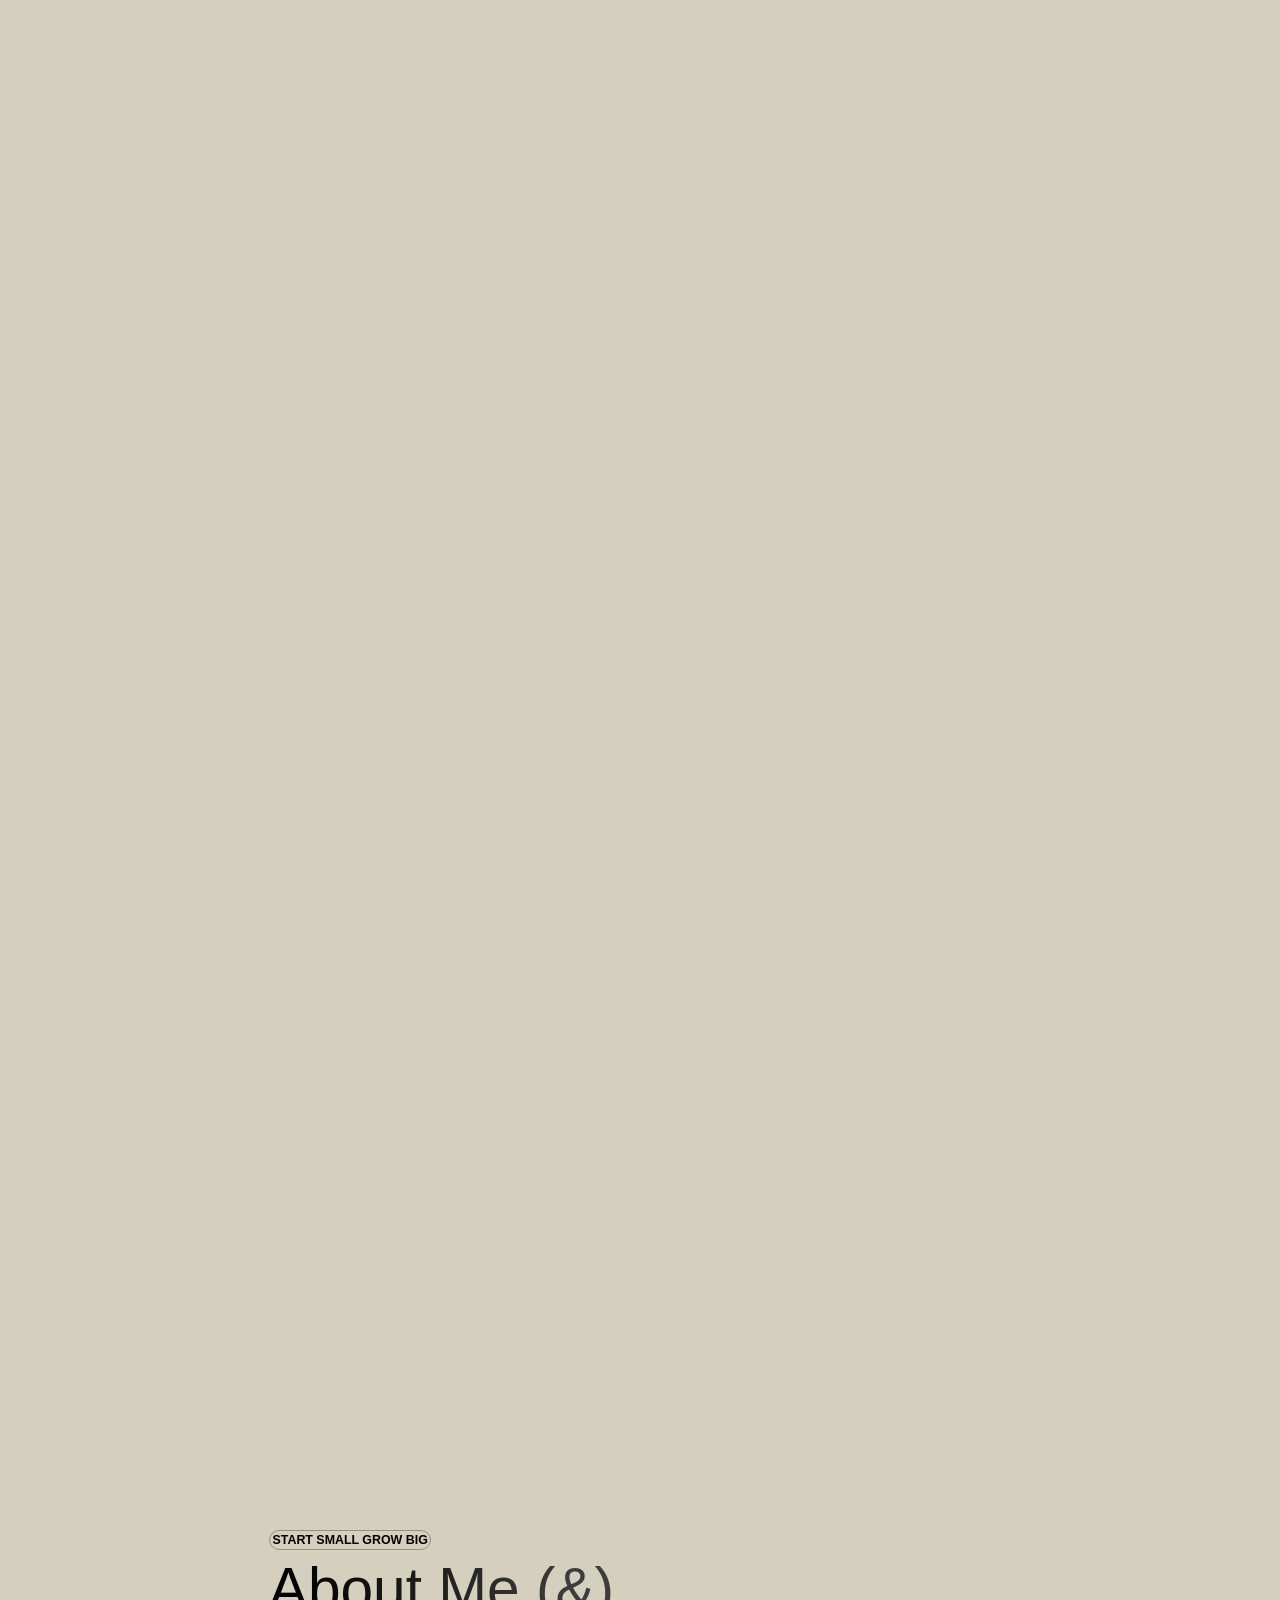
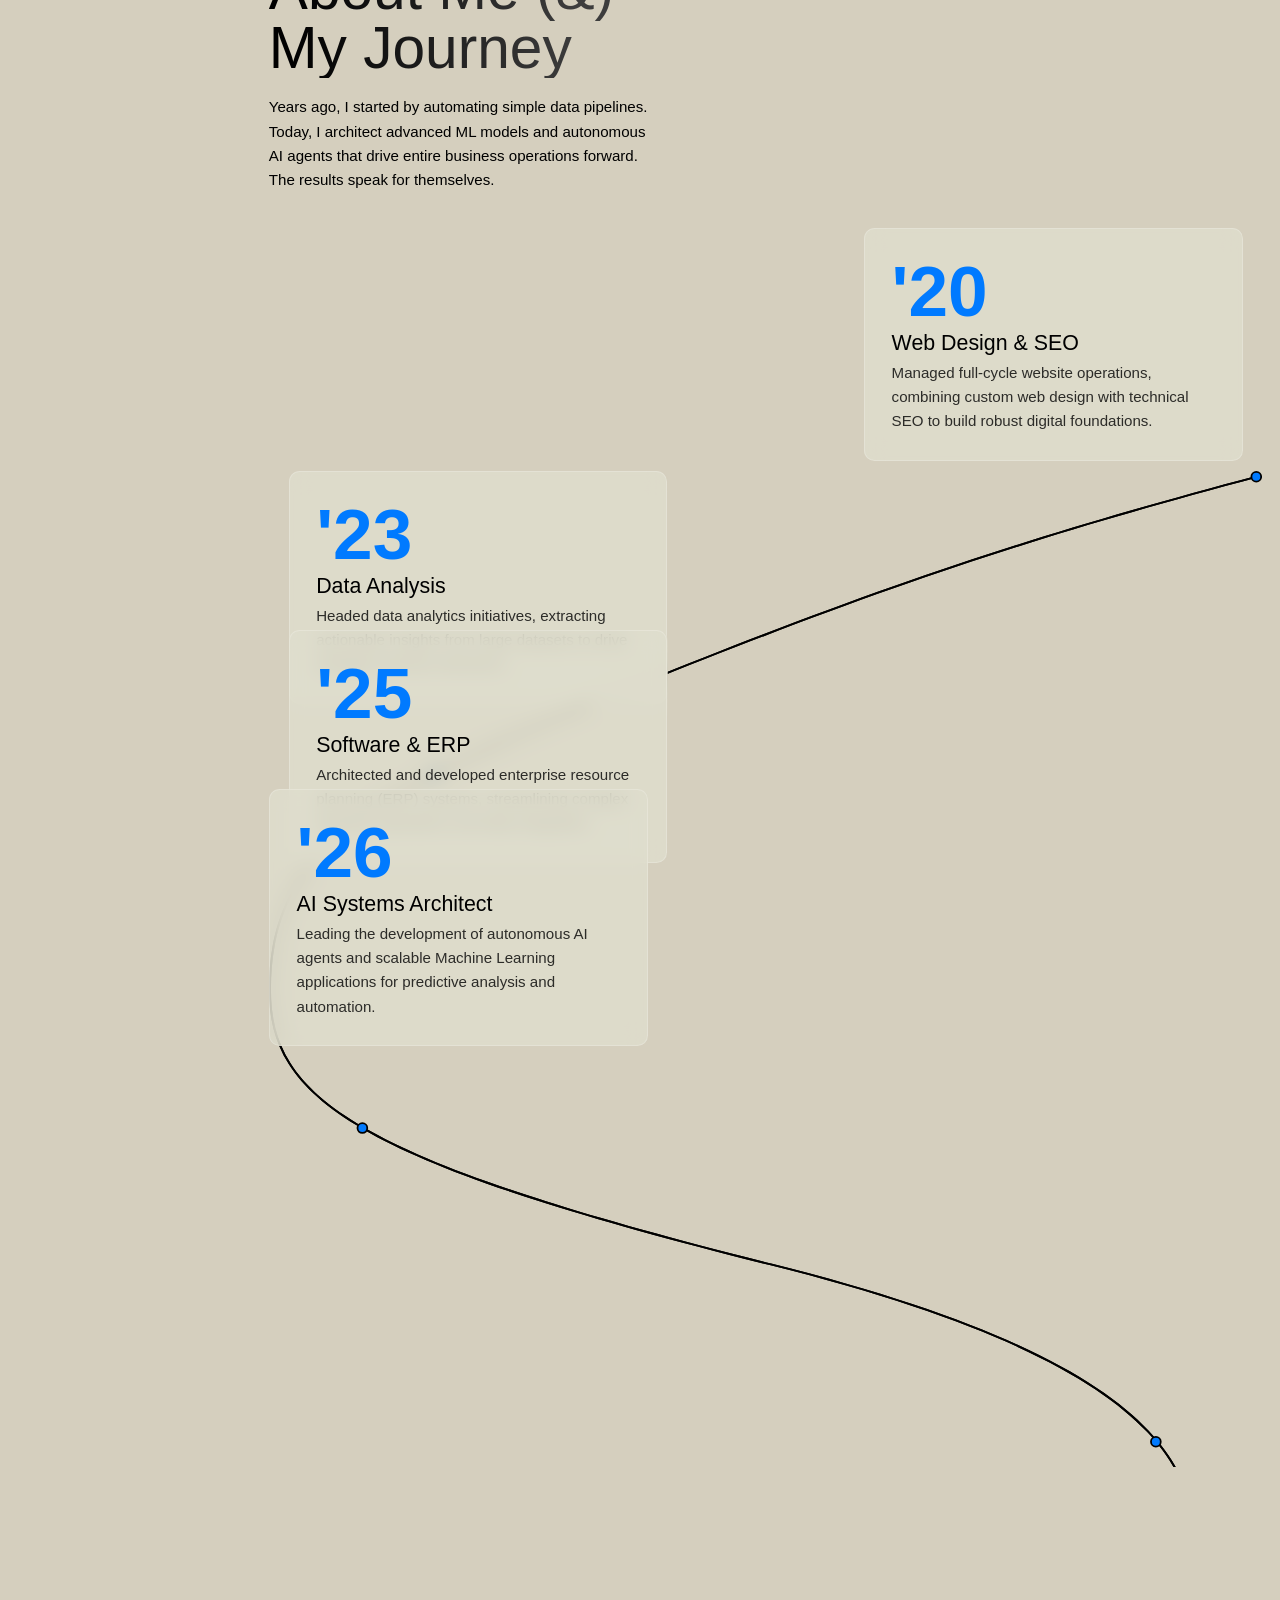
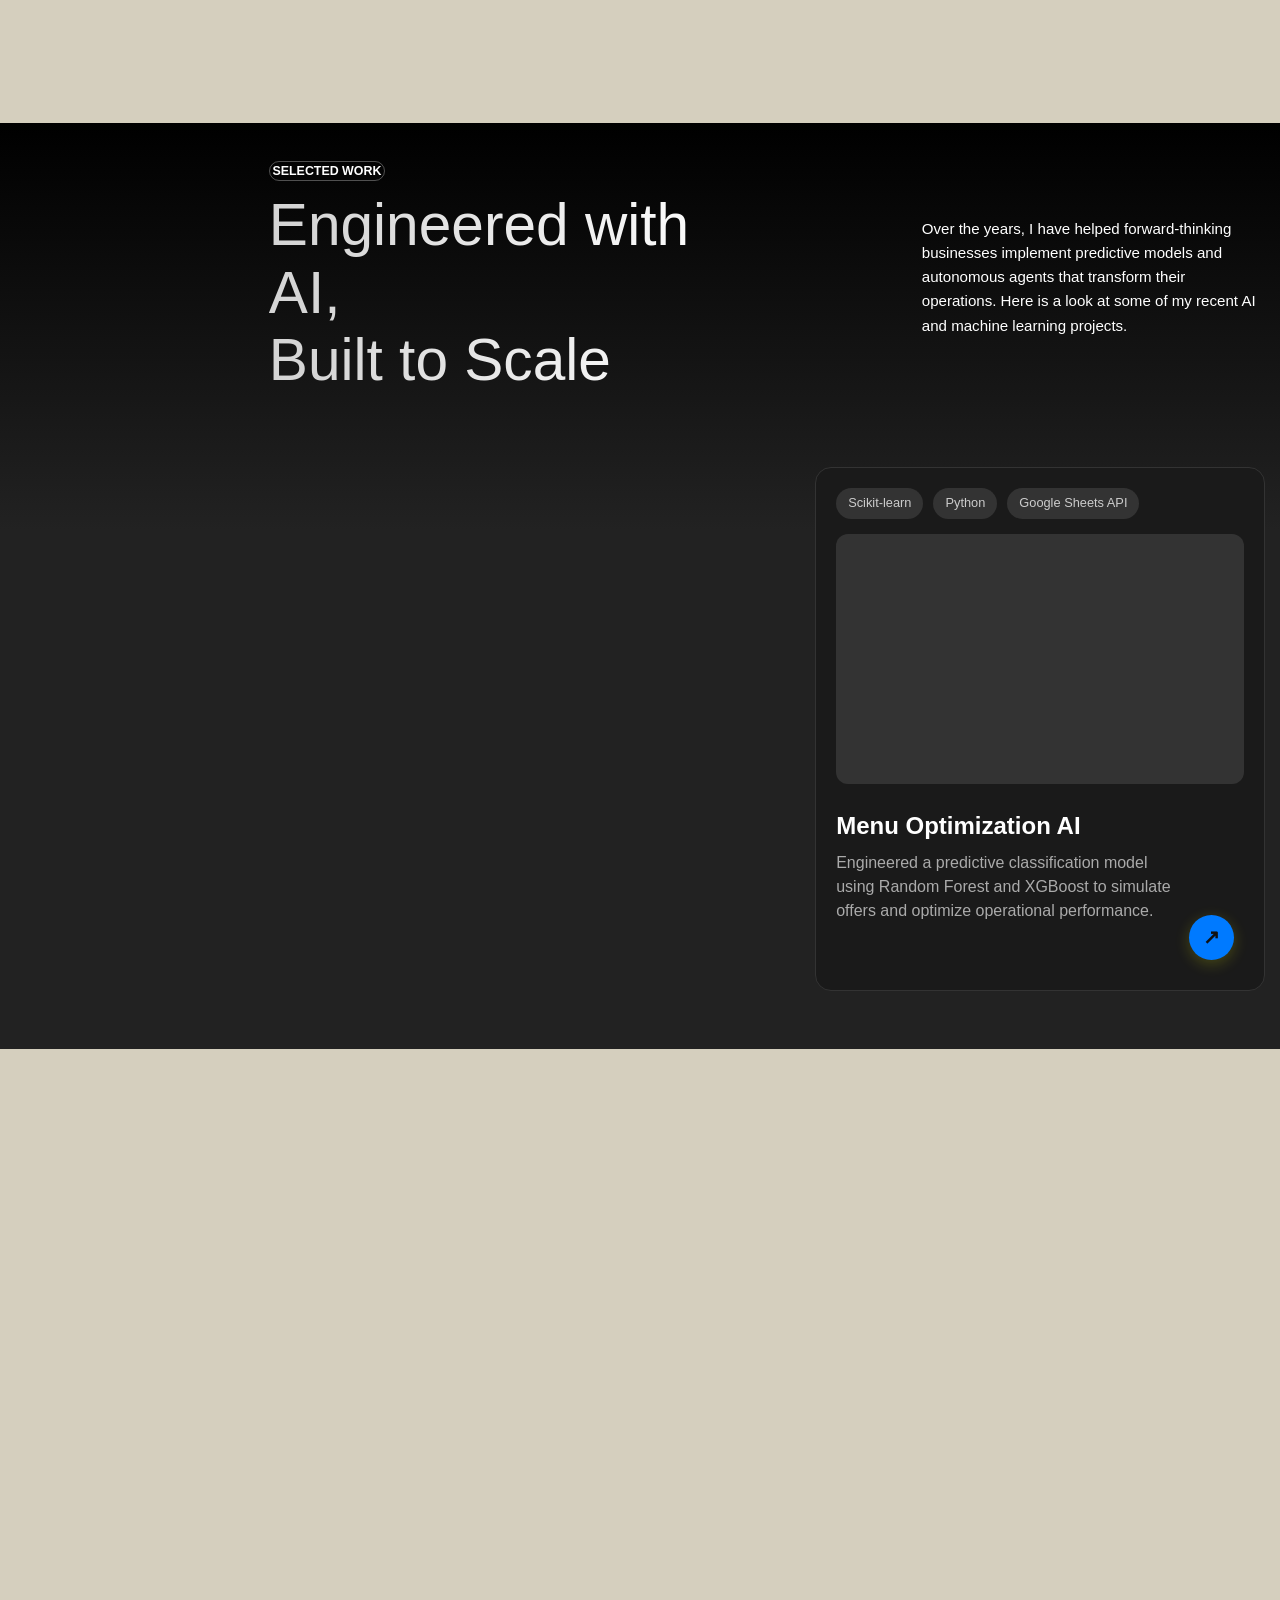
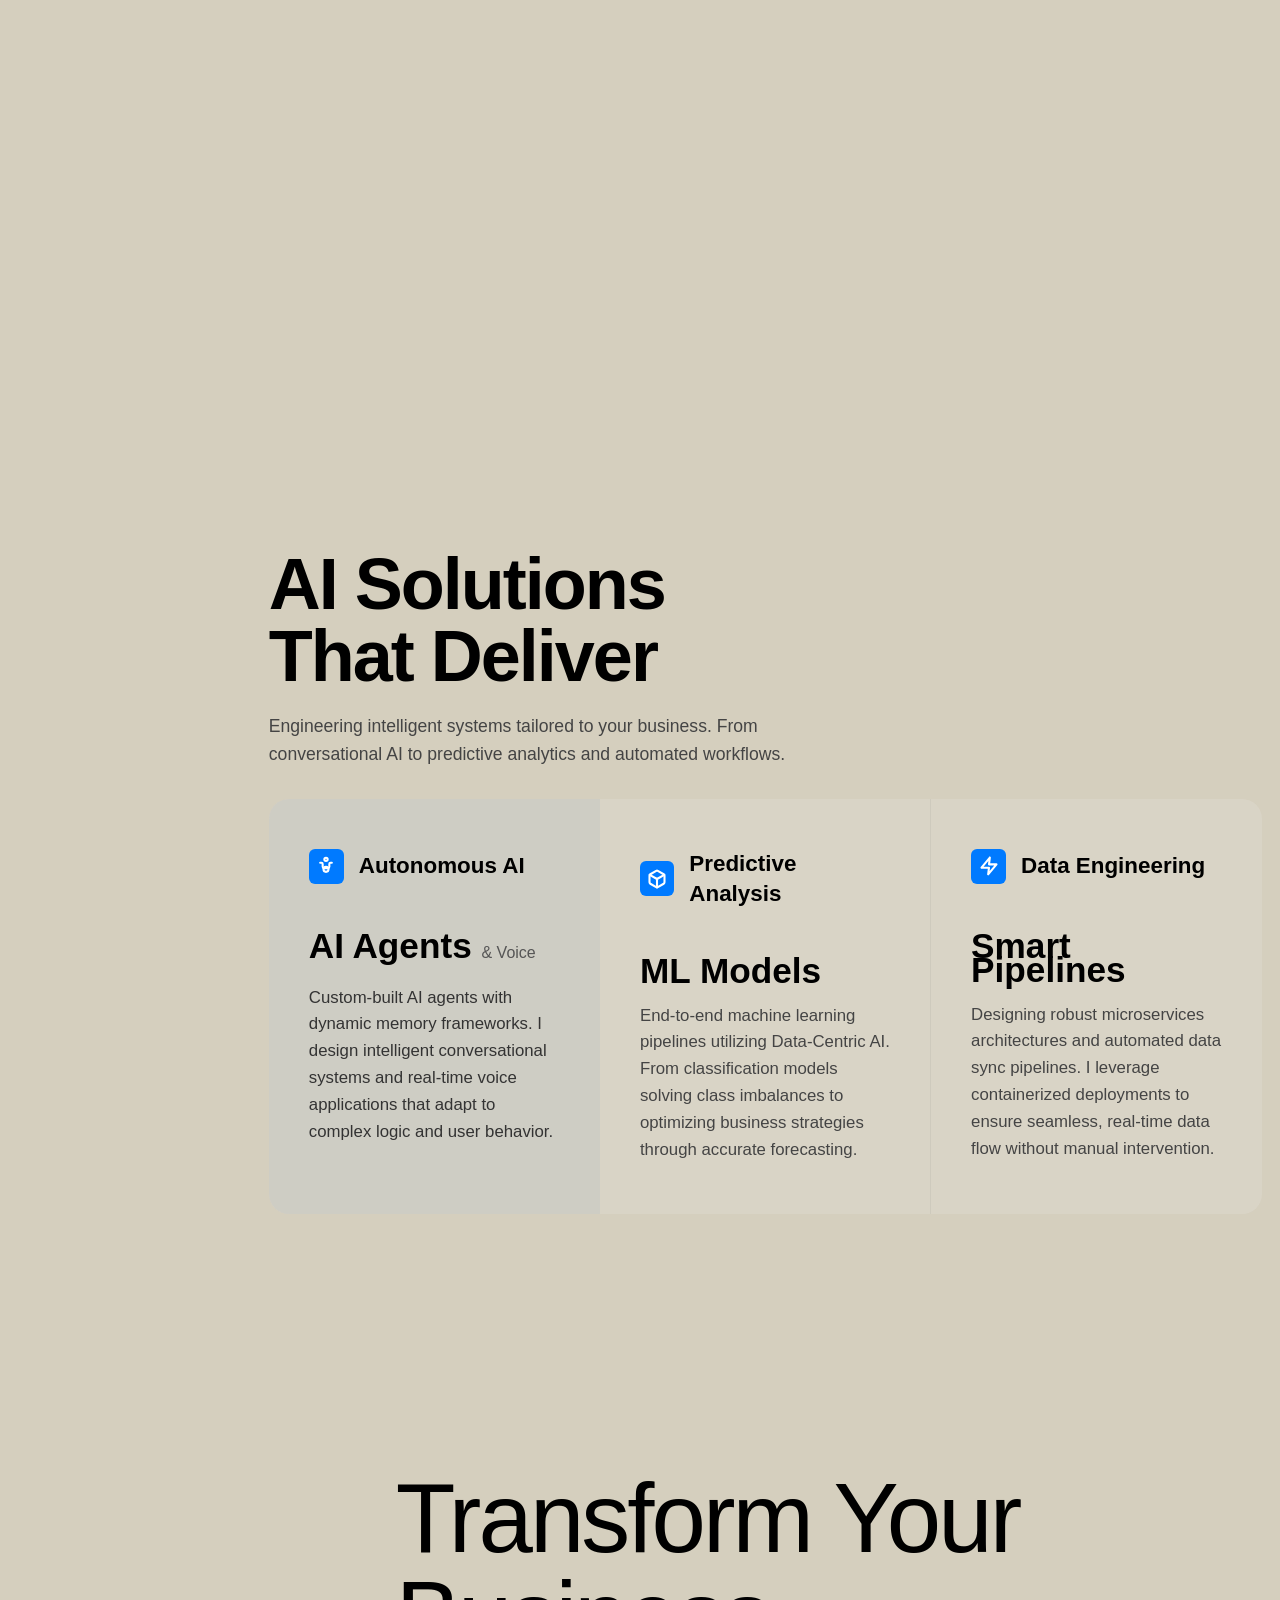
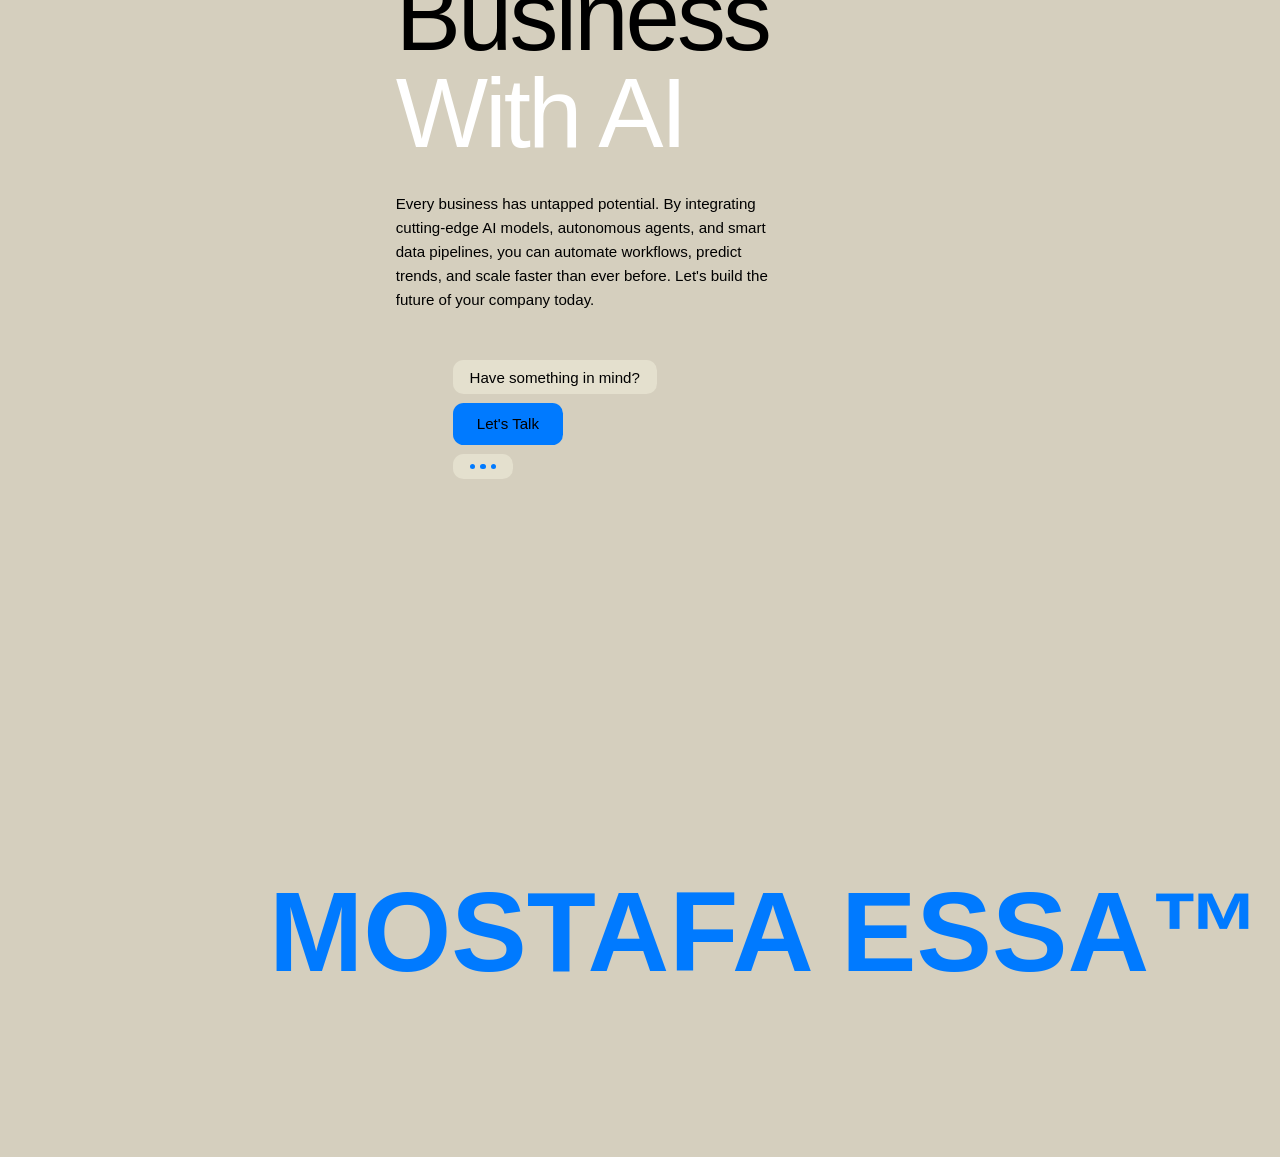
==== commit 8cf1407d: "Rename final_portfolio.html to index.html" ====
--- a/index.html
+++ b/index.html
@@ -1,1016 +1,1012 @@
 <!DOCTYPE html>
-<html lang="en" dir="ltr">
-<head>
-    <meta charset="UTF-8">
-    <meta name="viewport" content="width=device-width, initial-scale=1.0">
-    <title>Mostafa Essa - Portfolio</title>
-    <link rel="preconnect" href="https://fonts.googleapis.com">
-    <link rel="preconnect" href="https://fonts.gstatic.com" crossorigin>
-    <link href="https://fonts.googleapis.com/css2?family=Inter:wght@400;500;700;900&display=swap" rel="stylesheet">
-    <style>
-        :root {
-            /* Light Theme (Default) */
-            --bg-main: #E3E1D9;
-            --bg-sidebar: #DBD8CE;
-            --text-main: #111111;
-            --text-muted: #555555;
-            --accent-yellow: #F4FF00;
-            --card-bg: rgba(255, 255, 255, 0.4);
-            --card-border: rgba(0, 0, 0, 0.05);
+
+<!-- This site was created in Webflow. https://webflow.com --><!-- Last Published: Mon Jul 20 2026 10:10:07 GMT+0000 (Coordinated Universal Time) --><html data-wf-domain="heynesh.com" data-wf-page="691d7ca014d0280ebe2d4114" data-wf-site="691d7c9f14d0280ebe2d4108"><head><meta charset="utf-8"/><title>Creative Webflow Developer — Mostafa Essa | MOSTAFA ESSA®</title><meta content="Webflow developer with 7 years of experience delivering custom builds, CMS setups, GSAP animations, and technical SEO for biotech, SaaS, and blockchain brands." name="description"/><meta content="Creative Webflow Developer — Nenad Popadic | MOSTAFA ESSA®" property="og:title"/><meta content="Webflow developer with 7 years of experience delivering custom builds, CMS setups, GSAP animations, and technical SEO for biotech, SaaS, and blockchain brands." property="og:description"/><meta content="https://cdn.prod.website-files.com/691d7c9f14d0280ebe2d4108/6985214bb975f745e43bb088_OpenGraph.jpg" property="og:image"/><meta content="Creative Webflow Developer — Nenad Popadic | MOSTAFA ESSA" name="twitter:title"/><meta content="Webflow developer with 7 years of experience delivering custom builds, CMS setups, GSAP animations, and technical SEO for biotech, SaaS, and blockchain brands." name="twitter:description"/><meta content="website" property="og:type"/><meta content="summary_large_image" name="twitter:card"/><meta content="width=device-width, initial-scale=1" name="viewport"/><meta content="Webflow" name="generator"/><link href="style_0.css" rel="stylesheet" type="text/css"/><style>html.w-mod-js:not(.w-mod-ix3) :is(.popup-card-wrap.is-active-card) {visibility: hidden !important;}</style><script type="text/javascript">!function(o,c){var n=c.documentElement,t=" w-mod-";n.className+=t+"js",("ontouchstart"in o||o.DocumentTouch&&c instanceof DocumentTouch)&&(n.className+=t+"touch")}(window,document);</script><link href="assets_misc/69839f2955d4ddfd746742eb_favicon.png" rel="shortcut icon" type="image/x-icon"/><link href="assets_misc/69839ce86f570a04cf39e5db_webclip.png" rel="apple-touch-icon"/><script type="application/ld+json">
+{
+  "@context": "https://schema.org",
+  "@type": "Service",
+  "name": "Webflow Development by Mostafa Essa",
+  "url": "https://heynesh.com",
+  "provider": {
+    "@type": "Person",
+    "name": "Mostafa Essa",
+    "url": "https://heynesh.com"
+  },
+  "aggregateRating": {
+    "@type": "AggregateRating",
+    "ratingValue": "5",
+    "bestRating": "5",
+    "ratingCount": "3"
+  },
+  "review": [
+    {
+      "@type": "Review",
+      "author": {
+        "@type": "Person",
+        "name": "Danette Beal",
+        "jobTitle": "VP of Marketing",
+        "worksFor": {
+          "@type": "Organization",
+          "name": "Alosant",
+          "url": "https://www.alosant.com/"
         }
-
-        body.dark-theme {
-            /* Dark Theme */
-            --bg-main: #111111;
-            --bg-sidebar: #1A1A1A;
-            --text-main: #FFFFFF;
-            --text-muted: #AAAAAA;
-            --card-bg: rgba(255, 255, 255, 0.05);
-            --card-border: rgba(255, 255, 255, 0.1);
+      },
+      "reviewBody": "Mostafa has been a fantastic partner to work with and continues to be an essential part of our team. He communicates clearly and promptly, and his work consistently exceeds expectations. He resolves technical challenges quickly and efficiently, always demonstrating skill, reliability, and a strong commitment to quality.",
+      "reviewRating": {
+        "@type": "Rating",
+        "ratingValue": "5",
+        "bestRating": "5"
+      }
+    },
+    {
+      "@type": "Review",
+      "author": {
+        "@type": "Person",
+        "name": "Marko Ilic",
+        "jobTitle": "Founder",
+        "worksFor": {
+          "@type": "Organization",
+          "name": "see.design",
+          "url": "https://see.design/"
         }
-
-        * {
-            margin: 0;
-            padding: 0;
-            box-sizing: border-box;
-            font-family: 'Inter', sans-serif;
+      },
+      "reviewBody": "I've been working with Mostafa for years and have always been impressed by his work ethic, fast turnaround, and attention to detail. Mostafa clearly knows his craft, takes a thoughtful and disciplined approach to his work, and consistently delivers results that meet a high professional standard.",
+      "reviewRating": {
+        "@type": "Rating",
+        "ratingValue": "5",
+        "bestRating": "5"
+      }
+    },
+    {
+      "@type": "Review",
+      "author": {
+        "@type": "Person",
+        "name": "Bart-Jan Leyts",
+        "jobTitle": "CEO",
+        "worksFor": {
+          "@type": "Organization",
+          "name": "Autorank",
+          "url": "https://www.autorank.com/"
         }
-
-        body {
-            background-color: var(--bg-main);
-            color: var(--text-main);
-            transition: background-color 0.6s ease, color 0.6s ease;
-            overflow-x: hidden;
-        }
-
-        /* ---------------- Sidebar ---------------- */
-        .sidebar {
-            position: fixed;
-            top: 20px;
-            left: 20px;
-            bottom: 20px;
-            width: 260px;
-            background-color: var(--bg-sidebar);
-            border-radius: 16px;
-            padding: 30px 20px;
-            display: flex;
-            flex-direction: column;
-            justify-content: space-between;
-            z-index: 100;
-            
-            /* -- التعديل الجديد: إخفاء الشريط وإزاحته لليسار في البداية -- */
-            transform: translateX(-150%);
-            opacity: 0;
-            transition: transform 0.8s cubic-bezier(0.25, 1, 0.5, 1), opacity 0.8s ease, background-color 0.6s ease;
-        }
-
-        /* الكلاس الذي سيتم إضافته بالجافاسكريبت لإظهار الشريط */
-        .sidebar.visible {
-            transform: translateX(0);
-            opacity: 1;
-        }
-
-        .logo {
-            font-size: 24px;
-            font-weight: 900;
-            color: var(--accent-yellow);
-            text-transform: uppercase;
-            letter-spacing: -1px;
-            margin-bottom: 20px;
-            text-shadow: 1px 1px 2px rgba(0,0,0,0.1);
-        }
-
-        .sidebar-desc {
-            font-size: 12px;
-            color: var(--text-muted);
-            line-height: 1.5;
-            margin-bottom: 30px;
-        }
-
-        .stats-grid {
-            display: grid;
-            grid-template-columns: 1fr 1fr;
-            gap: 10px;
-            margin-bottom: 30px;
-        }
-
-        .stat-box {
-            text-align: center;
-        }
-
-        .stat-box h4 {
-            color: var(--accent-yellow);
-            font-size: 20px;
-            font-weight: 800;
-        }
-
-        .stat-box p {
-            font-size: 11px;
-            font-weight: 500;
-        }
-
-        .nav-menu {
-            list-style: none;
-            display: flex;
-            flex-direction: column;
-            gap: 15px;
-            margin-bottom: auto;
-        }
-
-        .nav-menu li a {
-            text-decoration: none;
-            color: var(--text-main);
-            font-weight: 700;
-            font-size: 14px;
-            text-transform: uppercase;
-            transition: color 0.3s;
-            display: flex;
-            align-items: center;
-            gap: 10px;
+      },
+      "reviewBody": "We loved working with Mostafa on the Autorank website. He showed exceptional leadership throughout the project, taking full ownership of the website infrastructure and guiding key technical decisions. His structured approach and attention to quality ensured a reliable and scalable outcome.",
+      "reviewRating": {
+        "@type": "Rating",
+        "ratingValue": "5",
+        "bestRating": "5"
+      }
+    }
+  ]
+}
+
+
+</script><link href="style_1.css" rel="stylesheet"/>
+<script>
+  if ('scrollRestoration' in history) history.scrollRestoration = 'manual';
+  window.scrollTo(0, 0);
+</script>
+<style>
+    /* Modal Styles Injected */
+    .modal-overlay {
+        position: fixed; top: 0; left: 0; width: 100vw; height: 100vh;
+        background: rgba(0, 0, 0, 0.85); backdrop-filter: blur(10px);
+        z-index: 10000; opacity: 0; visibility: hidden; transition: all 0.3s ease;
+        display: flex; justify-content: center; align-items: center;
+    }
+    .modal-overlay.active { opacity: 1; visibility: visible; }
+    .modal-content {
+        background: #111; width: 90%; max-width: 800px; max-height: 85vh;
+        overflow-y: auto; border-radius: 16px; padding: 40px; position: relative;
+        transform: translateY(30px); transition: transform 0.3s ease;
+        border: 1px solid rgba(255, 255, 255, 0.1);
+        color: white;
+    }
+    .modal-overlay.active .modal-content { transform: translateY(0); }
+    .close-btn {
+        position: absolute; top: 20px; left: 20px; background: none; border: none;
+        color: #fff; font-size: 2rem; cursor: pointer; transition: color 0.2s;
+    }
+    .close-btn:hover { color: #007aff; }
+    .modal-features { display: flex; flex-direction: column; gap: 20px; }
+    .feature-item h4 { color: #fff; margin-bottom: 5px; font-size: 1.1rem; }
+    .feature-item p { color: #aaa; font-size: 0.95rem; line-height: 1.5; }
+    .modal-content::-webkit-scrollbar { width: 8px; }
+    .modal-content::-webkit-scrollbar-track { background: transparent; }
+    .modal-content::-webkit-scrollbar-thumb { background: #555; border-radius: 10px; }
+    </style></head><body><div class="page-wrap"><div class="capa-overview-wrap"></div><div class="w-embed"><style>
+
+/* ============================================
+   TABLE OF CONTENTS
+   ============================================
+   1. Lenis Smooth Scroll
+   2. Base Resets & Performance
+   3. Logo & SVG Optimization
+   4. Layout & Entrance Animations
+   5. Typography & Text Styles
+   6. Number Counter Components
+   7. Interactive Elements
+   8. Swiper Components
+   9. Safari-Specific Fixes
+   10. Animation Utilities
+   ============================================ */
+
+/* ============================================
+   1. LENIS SMOOTH SCROLL
+   ============================================ */
+html.lenis,
+html.lenis body {
+  height: auto;
+}
+
+.lenis.lenis-smooth {
+  scroll-behavior: auto !important;
+}
+
+.lenis.lenis-smooth [data-lenis-prevent] {
+  overscroll-behavior: contain;
+}
+
+.lenis.lenis-stopped {
+  overflow: hidden;
+}
+
+.lenis.lenis-scrolling iframe {
+  pointer-events: none;
+}
+
+body {
+  -webkit-font-smoothing: antialiased;
+  -moz-osx-font-smoothing: grayscale;
+}
+
+
+/* ============================================
+   2. BASE RESETS & PERFORMANCE
+   ============================================ */
+.nesh-logo,
+.nesh-logo svg,
+.nav-logo-item,
+.nesh-copyright-icon,
+.nav-button,
+.hero-cta-button,
+.nav-button-secondary,
+.hero-button {
+  shape-rendering: geometricPrecision !important;
+  will-change: width, height, transform !important;
+  transform: translateZ(0);
+  -webkit-font-smoothing: antialiased;
+  backface-visibility: hidden;
+}
+
+.nav-logo-item {
+  position: relative !important;
+}
+
+/* ============================================
+   3. LOGO & SVG OPTIMIZATION
+   ============================================ */
+.nesh-logo-svg {
+  shape-rendering: geometricPrecision;
+  -webkit-backface-visibility: hidden;
+  backface-visibility: hidden;
+  transform: translateZ(0);
+}
+
+/* ============================================
+   4. LAYOUT & ENTRANCE ANIMATIONS
+   ============================================ */
+/* Hide entrance elements initially */
+.profile-img-item,
+.hero-navigation-link,
+.hero-navigation-sep,
+.hero-card-3,
+.hero-cards-left,
+.hero-left-text,
+.hero-right-text,
+.hero-buttons-wrap {
+  opacity: 0;
+  visibility: hidden;
+}
+
+.hero-heading {
+ visibility: hidden;
+}
+
+  /* ============================================
+   DESIGN MODE — reveal hidden entrance elements
+   ============================================ */
+.wf-design-mode .profile-img-item,
+.wf-design-mode .hero-navigation-link,
+.wf-design-mode .hero-navigation-sep,
+.wf-design-mode .hero-card-3,
+.wf-design-mode .hero-cards-left,
+.wf-design-mode .hero-left-text,
+.wf-design-mode .hero-right-text,
+.wf-design-mode .hero-buttons-wrap {
+  opacity: 1;
+  visibility: visible;
+}
+
+/* hero-heading only had visibility:hidden */
+.wf-design-mode .hero-heading {
+  visibility: visible;
+}
+
+/* Line mask for text animations */
+.line-mask {
+  overflow: hidden;
+  display: block;
+}
+
+/* ============================================
+   5. TYPOGRAPHY & TEXT STYLES
+   ============================================ */
+.hero-heading,
+.nav-webflow-text {
+  kerning: none;
+}
+
+.hero-webflow-projects-text,
+.nav-webflow-text {
+  line-height: 1.1 !important;
+}
+
+.nav-webflow-text {
+  display: block;
+}
+
+/* Gradient text styles */
+.h2-style {
+  background: linear-gradient(266deg, #3d3d3d 11.86%, #000 92.59%);
+  background-clip: text;
+  -webkit-background-clip: text;
+  -webkit-text-fill-color: transparent;
+}
+
+.h2-style .line {
+  background: linear-gradient(266deg, #3d3d3d 11.86%, #000 92.59%);
+  background-clip: text;
+  -webkit-background-clip: text;
+  -webkit-text-fill-color: transparent;
+}
+
+.h2-style-white {
+  background: linear-gradient(89deg, #d5d5d5 7.42%, #fff 95.11%);
+  background-clip: text;
+  -webkit-background-clip: text;
+  -webkit-text-fill-color: transparent;
+}
+
+.h2-style-white .line {
+  background: linear-gradient(89deg, #d5d5d5 7.42%, #fff 95.11%);
+  background-clip: text;
+  -webkit-background-clip: text;
+  -webkit-text-fill-color: transparent;
+}
+
+.text-color-white {
+  color: white !important;
+}
+
+/* ============================================
+   6. NUMBER COUNTER COMPONENTS
+   ============================================ */
+[data-number-count] {
+  display: inline-block;
+  font-variant-numeric: tabular-nums;
+}
+
+.number-wrap {
+  display: inline-flex;
+  line-height: 1;
+  overflow: hidden;
+  vertical-align: bottom;
+}
+
+.digit-mask {
+  position: relative;
+  overflow: hidden;
+  height: 1em;
+  width: 0.65em;
+  display: block;
+}
+
+.digit-track {
+  position: absolute;
+  top: 0;
+  left: 0;
+  display: flex;
+  flex-direction: column;
+  line-height: 1;
+  transform: translateZ(0);
+  will-change: transform;
+}
+
+.digit-track span {
+  display: block;
+  height: 1em;
+  line-height: 1em;
+  text-align: center;
+}
+
+/* ============================================
+   7. INTERACTIVE ELEMENTS
+   ============================================ */
+/* Work card hover effects */
+.work-card:hover {
+  opacity: 1;
+}
+
+
+@media (min-width: 992px) {
+  /* When any card is hovered, show overlay on ALL cards */
+  .work-track:hover .work-card .work-image-overlay {
+    opacity: 1 !important;
+  }
+  /* Undo for the hovered card */
+  .work-track:hover .work-card:hover .work-image-overlay {
+    opacity: 0 !important;
+  }
+  /* When any card is hovered, dim ALL arrow wraps */
+  .work-track:hover .work-card .work-card-arrow-wrap {
+    background-color: #2F2F2F !important;
+    color: #8C8C8C !important;
+  }
+  /* Undo for the hovered card */
+  .work-track:hover .work-card:hover .work-card-arrow-wrap {
+    background-color: #007aff !important;
+    color: black !important;
+  }
+}
+/* Navigation marquee animation */
+.nav-comapny-item {
+  display: inline-flex;
+  flex-shrink: 0;
+  animation: marquee-move 25s linear infinite;
+}
+
+@keyframes marquee-move {
+  0% {
+    transform: translateX(0);
+  }
+  100% {
+    transform: translateX(-100%);
+  }
+}
+
+  .nav-email-item:hover .email-text,
+  .nav-email-item:hover .clipboard-wrap {
+    opacity: 0.35;
+  }
+
+/* ============================================
+   8. SWIPER COMPONENTS
+   ============================================ */
+.swiper {
+  margin-left: 0 !important;
+  margin-right: 0 !important;
+  overflow: visible !important;
+}
+
+.swiper-pagination {
+  width: auto !important;
+  display: flex;
+  margin-bottom: 1.67vw;
+  padding: 0.69vw;
+  border: 1px solid rgba(255, 255, 255, 0.2) !important;
+  border-radius: 0.56vw;
+  position: relative !important;
+}
+
+.swiper-bullet.is-active {
+  width: 2.5vw;
+  background-color: #007aff;
+}
+
+.swiper-wrapper {
+ cursor: none !Important;
+}
+/* ============================================
+   9. SAFARI-SPECIFIC FIXES
+   ============================================ */
+/* Scroll blur fix */
+[data-tl-to*="blur"] {
+  -webkit-transform: translate3d(0, 0, 0);
+  transform: translate3d(0, 0, 0);
+  -webkit-backface-visibility: hidden;
+  backface-visibility: hidden;
+  -webkit-perspective: 1000px;
+  perspective: 1000px;
+  will-change: filter, transform, opacity;
+}
+
+/* Image blur fix - prevents white borders/flashing */
+.hero-profile-img {
+  -webkit-transform: translateZ(0) scale(1.001);
+  transform: translateZ(0) scale(1.001);
+  -webkit-backface-visibility: hidden;
+  backface-visibility: hidden;
+  will-change: filter;
+}
+
+/* ============================================
+   10. ANIMATION UTILITIES
+   ============================================ */
+.anim-char {
+  transform: translate3d(0, 0, 0);
+  -webkit-font-smoothing: antialiased;
+  -moz-osx-font-smoothing: grayscale;
+}
+
+.capa-card-item:hover .capa-card-arrow {
+ rotate: 180deg;
+}
+
+.hero-navigation-link.w--current {
+ color: black !important;
+}
+
+.hero-navigation-link.w--current ~ .nav-item-bg {
+  background-color: #007aff !Important;
+}
+
+.hero-navigation-link.w--current ~ .nav-item-icon {
+  color: black !Important;
+}
+
+.faq-list.w--open .faq-answer-wrap {
+ grid-template-rows: 1fr;
+}
+
+.faq-toggle.w--open .faq-icon-v-line {
+ transform: rotate(90deg);
+}
+
+.faq-toggle:hover .faq-icon {
+ background-color: #EDECDA;
+}
+
+[data-origin] {
+  will-change: transform;
+}
+
+.nav-button-mask {
+  overflow: hidden;
+  position: relative;
+  padding-left: 0.8vw;
+  padding-right: 0.8vw;
+}
+
+.nav-button-mask .clone-p {
+  position: absolute;
+  inset: 0;
+  margin-left: auto;
+  margin-right: auto;
+  padding-left: 0.8vw;
+  padding-right: 0.8vw;
+  text-align: center;
+}
+
+[data-button-hover].is-text-link {
+  overflow: hidden;
+  position: relative;
+}
+
+[data-button-hover].is-text-link .clone-text {
+  position: absolute;
+  top: 0;
+  left: 0;
+}
+
+.nav-link:hover ~ .nav-item-bg {
+ background-color: #C9C8BA !important;
+}
+
+.nav-link.w--current:hover ~ .nav-item-bg {
+ background-color: #007aff !important;
+}
+
+
+.nav-link:hover ~ .nav-item-bg.nav-item-dark {
+ background: rgba(94, 94, 94, 0.50)!important;
+}
+
+.nav-link.w--current:hover ~ .nav-item-bg.nav-item-dark {
+  background-color: #007aff !important;
+}
+
+.nav-link:hover ~ .nav-item-icon {
+ color: #007aff !important;
+}
+
+.nav-link.w--current:hover ~ .nav-item-icon {
+ color: black !important;
+}
+
+	.nav-webflow-bg {
+	backdrop-filter: blur(15px) !important;
+}
+
+.social-link:hover {
+ background-color: #C9C8BA !important;
+}
+
+.social-link.social-dark:hover {
+ 	background-color: #5E5E5E !important;
+}
+
+.social-link:hover .social-bg-path {
+ color: #007aff !important;
+}
+
+.social-link:hover .social-path-white {
+ fill: #000 !important;
+}
+
+.popup-close:hover .popup-close-path-1{
+  transform: rotate(90deg);
+  background-color: white;
+}
+
+.popup-close:hover .popup-close-path-2{
+  transform: rotate(-90deg);
+  background-color: white;
+} 
+
+.work-card:hover .work-card-arrow-2 {
+  margin: 0%;
+}
+
+  .work-card:hover .work-card-arrow {
+  margin-left: 100%;
+}
+
+/* ============================================
+   MOBILE STYLES
+   ============================================ */
+
+@media (width < 767px) {
+  /* ============================================
+   4. LAYOUT & ENTRANCE ANIMATIONS
+   ============================================ */
+      /* Hide entrance elements initially */
+      .profile-img-wrap,
+      .hero-navigation-link,
+      .hero-navigation-sep,
+      .nav-stats-card,
+      .hero-cards-left,
+      .hero-card-3,
+      .hero-cards-wrap,
+      .hero-left-text,
+      .hero-right-text,
+      .hero-buttons-wrap {
+        opacity: 1;
+        visibility: visible;
+      }
+      
+      .hero-heading {
+         visibility: visible;
         }
         
-        .nav-menu li a.active {
-            background-color: var(--accent-yellow);
-            color: #111;
-            padding: 5px 10px;
-            border-radius: 6px;
+      
+      .swiper-pagination {
+        width: auto !important;
+        display: flex;
+        margin-bottom: 0vw;
+        padding: clamp(0.53rem, 2.67vw, 1.28rem);
+        border: 1px solid rgba(255, 255, 255, 0.2) !important;
+        clamp(0.43rem, 2.13vw, 1.02rem);
+        position: relative !important;
+      }
+      
+      .swiper-bullet.is-active {
+          width: clamp(1.92rem, 9.6vw, 4.61rem);
+          background-color: #007aff;
+			}
+      
+      .capa-card-item:hover .capa-card-arrow {
+           rotate: 0deg;
+          }
+          
+      .faq-toggle:hover .faq-icon {
+         background-color: transparent;
         }
-
-        .nav-menu li a:hover {
-            color: var(--accent-yellow);
-        }
-
-        .book-call {
-            background-color: var(--accent-yellow);
-            color: #111;
-            border: none;
-            padding: 15px;
-            border-radius: 8px;
-            font-weight: 700;
-            cursor: pointer;
-            width: 100%;
-            font-size: 16px;
-            transition: transform 0.2s;
-        }
-
-        .book-call:hover {
-            transform: scale(1.02);
-        }
-
-        /* ---------------- Main Content ---------------- */
-        .main-content {
-            /* -- التعديل الجديد: عرض كامل للشاشة في البداية -- */
-            margin-left: 0; 
-            padding: 0 40px;
-            transition: margin-left 0.8s cubic-bezier(0.25, 1, 0.5, 1);
-        }
-
-        /* الكلاس الذي سيتم إضافته لعمل إزاحة للمحتوى عند ظهور الشريط */
-        .main-content.shifted {
-            margin-left: 300px;
-        }
-
-        section {
-            min-height: 100vh;
-            padding: 100px 0;
-            position: relative;
-        }
-
-        /* Animation Classes */
-        .fade-up {
-            opacity: 0;
-            transform: translateY(50px);
-            transition: opacity 0.8s ease, transform 0.8s ease;
-        }
-
-        .fade-up.visible {
-            opacity: 1;
-            transform: translateY(0);
-        }
-
-        /* ---------------- Hero Section ---------------- */
-        #hero {
-            display: flex;
-            align-items: center;
-            justify-content: center;
-        }
-
-        .hero-bg-text {
-            position: absolute;
-            top: 50%;
-            left: 50%;
-            transform: translate(-50%, -50%);
-            font-size: 28vw;
-            font-weight: 900;
-            color: var(--accent-yellow);
-            z-index: -1;
-            line-height: 0.8;
-            letter-spacing: -10px;
-        }
-
-        .hero-content {
-            text-align: center;
-            z-index: 1;
-        }
-
-        .hero-content h1 {
-            font-size: 5rem;
-            font-weight: 900;
-            line-height: 1;
-            margin-bottom: 20px;
-            letter-spacing: -2px;
-        }
-
-        .glass-card {
-            background: var(--card-bg);
-            backdrop-filter: blur(10px);
-            -webkit-backdrop-filter: blur(10px);
-            border: 1px solid var(--card-border);
-            border-radius: 12px;
-            padding: 20px;
-            position: absolute;
-        }
-
-        .card-services {
-            right: 0;
-            top: 60%;
-            text-align: left;
-        }
-
-        .card-services ul {
-            list-style: none;
-            font-weight: 700;
-            font-size: 14px;
-            color: var(--text-main);
-        }
-        
-        .card-services ul li { margin-bottom: 8px; }
-        .card-services ul li span { color: var(--accent-yellow); margin-right: 8px;}
-
-        /* ---------------- About Section ---------------- */
-        #about h2 {
-            font-size: 4rem;
-            font-weight: 900;
-            margin-bottom: 20px;
-            letter-spacing: -2px;
-        }
-        
-        #about p.subtitle {
-            font-size: 1.2rem;
-            max-width: 500px;
-            margin-bottom: 60px;
-        }
-
-        .timeline {
-            position: relative;
-            padding-left: 40px;
-            border-left: 2px solid var(--text-muted);
-        }
-
-        .timeline-item {
-            margin-bottom: 60px;
-            position: relative;
-        }
-
-        .timeline-item::before {
-            content: '';
-            position: absolute;
-            left: -46px;
-            top: 0;
-            width: 10px;
-            height: 10px;
-            background-color: var(--accent-yellow);
-            border: 2px solid var(--text-main);
-            border-radius: 50%;
-        }
-
-        .timeline-card {
-            background: var(--card-bg);
-            border: 1px solid var(--card-border);
-            padding: 30px;
-            border-radius: 16px;
-            max-width: 600px;
-        }
-
-        .timeline-card h3 {
-            font-size: 3rem;
-            color: var(--accent-yellow);
-            font-weight: 900;
-            margin-bottom: 10px;
-        }
-
-        .timeline-card h4 {
-            font-size: 1.5rem;
-            margin-bottom: 10px;
-        }
-
-        /* ---------------- Projects Section (Dark) ---------------- */
-        #projects h2 {
-            font-size: 5rem;
-            font-weight: 900;
-            margin-bottom: 60px;
-            letter-spacing: -2px;
-        }
-
-        .projects-wrapper {
-            display: flex;
-            gap: 40px;
-            overflow-x: auto;
-            padding-bottom: 40px;
-            scroll-snap-type: x mandatory;
-        }
-
-        .projects-wrapper::-webkit-scrollbar {
-            height: 8px;
-        }
-        
-        .projects-wrapper::-webkit-scrollbar-track {
-            background: rgba(255,255,255,0.05);
-        }
-        
-        .projects-wrapper::-webkit-scrollbar-thumb {
-            background: var(--text-muted);
-            border-radius: 10px;
-        }
-
-        .project-card {
-            min-width: 450px;
-            background: #1A1A1A;
-            border-radius: 20px;
-            padding: 30px;
-            scroll-snap-align: start;
-            border: 1px solid rgba(255,255,255,0.1);
-        }
-
-        .project-img {
-            width: 100%;
-            height: 250px;
-            background: #333;
-            border-radius: 12px;
-            margin-bottom: 20px;
-        }
-
-        .project-tags {
-            display: flex;
-            gap: 10px;
-            margin-bottom: 20px;
-        }
-
-        .project-tags span {
-            border: 1px solid rgba(255,255,255,0.2);
-            padding: 5px 15px;
-            border-radius: 50px;
-            font-size: 12px;
-        }
-
-        .project-card h3 {
-            font-size: 2rem;
-            margin-bottom: 10px;
-        }
-
-
-    /* تنسيقات النافذة المنبثقة (Modal) */
-        .modal-overlay {
-            position: fixed; top: 0; left: 0; width: 100vw; height: 100vh;
-            background: rgba(0, 0, 0, 0.85); backdrop-filter: blur(10px);
-            z-index: 1000; opacity: 0; visibility: hidden; transition: all 0.3s ease;
-            display: flex; justify-content: center; align-items: center;
-        }
-        .modal-overlay.active {
-            opacity: 1; visibility: visible;
-        }
-        .modal-content {
-            background: #111; width: 90%; max-width: 800px; max-height: 85vh;
-            overflow-y: auto; border-radius: 16px; padding: 40px; position: relative;
-            transform: translateY(30px); transition: transform 0.3s ease;
-            border: 1px solid rgba(255, 255, 255, 0.1);
-        }
-        .modal-overlay.active .modal-content { transform: translateY(0); }
-        .close-btn {
-            position: absolute; top: 20px; left: 20px; background: none; border: none;
-            color: #fff; font-size: 2rem; cursor: pointer; transition: color 0.2s;
-        }
-        .close-btn:hover { color: var(--accent-yellow); }
-        
-        .modal-features { display: flex; flex-direction: column; gap: 20px; }
-        .feature-item h4 { color: #fff; margin-bottom: 5px; font-size: 1.1rem; }
-        .feature-item p { color: #aaa; font-size: 0.95rem; line-height: 1.5; }
-        
-        /* شريط التمرير للنافذة */
-        .modal-content::-webkit-scrollbar { width: 8px; }
-        .modal-content::-webkit-scrollbar-track { background: transparent; }
-        .modal-content::-webkit-scrollbar-thumb { background: var(--text-muted); border-radius: 10px; }
-    </style>
-</head>
-<body>
-
-    <!-- Sidebar -->
-    <aside class="sidebar">
-        <div>
-            <div class="logo">MOSTAFA ESSA™</div>
-            <p class="sidebar-desc">Engineering intelligent systems. I specialize in building autonomous AI Agents, smart automations, and scalable ML applications that drive business efficiency and innovation.</p>
-            
-            <div class="stats-grid">
-                <div class="stat-box">
-                    <h4>7</h4>
-                    <p>Projects</p>
-                </div>
-                <div class="stat-box">
-                    <h4>2</h4>
-                    <p>Years of exp.</p>
-                </div>
-            </div>
-
-            <ul class="nav-menu">
-                <li><a href="#hero" class="active">Home</a></li>
-                <li><a href="#about">About Me</a></li>
-                <li><a href="#projects">Projects</a></li>
-                <li><a href="#services">Services</a></li>
-            </ul>
-        </div>
-        
-        <a href="https://wa.me/201030654348" target="_blank" style="text-decoration: none; width: 100%;">
-    <button class="book-call">Book a Call</button>
-</a>
-    </aside>
-
-    <!-- Main Content -->
-    <main class="main-content">
-        
-<!-- Hero Section -->
-        <section id="hero" style="position: relative; height: 100vh; display: flex; flex-direction: column; align-items: center; justify-content: center; overflow: hidden;">
-            
-            <!-- Top Links -->
-            <div class="hero-horizontal-links" style="position: absolute; width: 100%; top: 40px; display: flex; justify-content: space-between; padding: 0 5vw; z-index: 10; font-weight: 700; font-size: 14px;">
-                <div>HOME &nbsp;|&nbsp; ABOUT ME</div>
-                <div>SERVICES &nbsp;|&nbsp; CLIENTS &nbsp;|&nbsp; FAQ</div>
-            </div>
-
-            <!-- الكلمة الخلفية العملاقة -->
-<!-- الكلمة الخلفية العملاقة -->
-            <div class="hero-bg-text" style="position: absolute; top: 25%; left: 50%; transform: translate(-50%, -50%); width: 100vw; text-align: center; font-size: 14vw; font-weight: 900; color: var(--accent-yellow); z-index: 1; line-height: 0.85; letter-spacing: -0.2vw;">MOSTAFA<br>ESSA</div>            <!-- صورتك (تم التكبير) -->
-            <img src="profile.png" alt="AI Engineer" style="height: 85vh; max-height: 850px; object-fit: cover; object-position: top; position: absolute; bottom: -2%; left: 50%; transform: translateX(-50%); z-index: 2; pointer-events: none;">
-
-            <!-- النص الرئيسي والأزرار -->
-            <div class="hero-content fade-up" style="position: absolute; bottom: 12%; z-index: 4; text-align: center; width: 100%; display: flex; flex-direction: column; align-items: center;">
-                <h1 style="font-size: clamp(3rem, 6vw, 6.5rem); font-weight: 900; line-height: 0.9; letter-spacing: -2px; color: #111; margin-bottom: 20px;">
-                    <!-- تم تغيير اللون إلى الأبيض الصلب -->
-                    <span style="color: #ffffff; text-shadow: 0px 4px 15px rgba(0,0,0,0.3);">AI ENGINEER</span>
-                </h1>
-                
-                <!-- الأزرار -->
-                <div style="display: flex; gap: 15px;">
-                    <a href="https://wa.me/201030654348" target="_blank" style="text-decoration: none;">
-                        <button style="background: var(--accent-yellow); color: #111; border: none; padding: 15px 35px; font-weight: 800; border-radius: 8px; cursor: pointer; font-size: 16px; transition: transform 0.2s;">Book a Call</button>
-                    </a>
-                    <a href="#about" style="text-decoration: none;">
-                        <button style="background: var(--accent-yellow); color: #111; border: none; padding: 15px 35px; font-weight: 800; border-radius: 8px; cursor: pointer; font-size: 16px; transition: transform 0.2s;">About Me</button>
-                    </a>
-                </div>
-            </div>
-
-    <!-- الكروت الزجاجية العائمة (مضبوطة في المساحات الرمادية) -->
-            
-            <!-- كارت المشاريع (اليسار العلوي) -->
-<!-- حاوية الكروت اليسرى (مضبوطة في الأسفل) -->
-            <!-- تم تغيير الإحداثيات إلى bottom: 15% وإنقاص left إلى 5% -->
-            <div style="position: absolute; left: 10%; bottom: 5%; z-index: 3;">
-                
-                <!-- كارت المشاريع -->
-                <div class="glass-card" style="position: relative; display: flex; align-items: center; gap: 15px; background: rgba(227, 225, 217, 0.4); border: 1px solid rgba(255,255,255,0.2); width: max-content;">
-                    <div style="color: var(--accent-yellow); font-size: 2.5rem; font-weight: 900; text-shadow: 1px 1px 2px rgba(0,0,0,0.1);">7+</div>
-                    <div style="font-size: 12px; font-weight: 700; line-height: 1.2;">Projects<br>Completed</div>
-                </div>
-                
-                <!-- كارت الخبرة (متصل بكارت المشاريع بإزاحة سالبة) -->
-                <div class="glass-card" style="position: relative; margin-top: -10px; margin-left: 50%; text-align: center; padding: 20px; background: rgba(227, 225, 217, 0.4); border: 1px solid rgba(255,255,255,0.2); width: max-content;">
-                    <div style="color: var(--accent-yellow); font-size: 3rem; font-weight: 900; text-shadow: 1px 1px 2px rgba(0,0,0,0.1);">2+</div>
-                    <div style="font-size: 12px; font-weight: 700; color: var(--text-muted);">Years of<br>experience</div>
-                </div>
-
-            </div>
-
-            </div>
-
-            <!-- كارت الخدمات (اليمين) -->
-            <!-- تم إزاحته لليمين وللأسفل ليقع بين صورتك وحرف A -->
-            <div class="glass-card card-services" style="position: absolute; right: 8%; top: 65%; z-index: 3; background: rgba(227, 225, 217, 0.4); border: 1px solid rgba(255,255,255,0.2);">
-                <ul style="list-style: none; font-weight: 700; font-size: 14px;">
-                    <li style="margin-bottom: 15px;"><span style="color: var(--accent-yellow); margin-right: 10px; text-shadow: 0px 0px 5px rgba(0,0,0,0.1);">⬢</span> AI Agents</li>
-                    <li style="margin-bottom: 15px;"><span style="color: var(--accent-yellow); margin-right: 10px; text-shadow: 0px 0px 5px rgba(0,0,0,0.1);">⬢</span> ML Models</li>
-                    <li><span style="color: var(--accent-yellow); margin-right: 10px; text-shadow: 0px 0px 5px rgba(0,0,0,0.1);">⬢</span> Smart Automation</li>
-                </ul>
-            </div>
-
-            <!-- نصوص الزوايا السفلية -->
-            <div style="position: absolute; left: 5vw; bottom: 5%; max-width: 200px; font-size: 12px; font-weight: 600; z-index: 4; line-height: 1.4;">
-                The AI Expert.<br>That's Mostafa.
-            </div>
-            <div style="position: absolute; right: 5vw; bottom: 5%; max-width: 280px; font-size: 12px; font-weight: 500; z-index: 4; line-height: 1.4;">
-                Working closely with your team to deliver intelligent builds that merge technical excellence and long-term value.
-            </div>
-        </section>
-
-        <!-- About Section -->
-        <section id="about">
-            <div class="fade-up">
-                <span style="border: 1px solid var(--text-main); padding: 5px 15px; border-radius: 50px; font-size: 12px; font-weight: 700;">START SMALL GROW BIG</span>
-                <h2 style="margin-top: 20px;">About Me (&)<br>My Journey</h2>
-                <p class="subtitle">Years ago, I started by automating simple data pipelines. Today, I architect advanced ML models and autonomous AI agents that drive entire business operations forward. The results speak for themselves.</p>
-            </div>
-
-            <div class="timeline" style="position: relative; padding-left: 50px; margin-top: 40px;">
-                <!-- الخط الخلفي الباهت -->
-                <div style="position: absolute; top: 0; left: 15px; width: 2px; height: 100%; background: rgba(0,0,0,0.1);"></div>
-                
-                <!-- الخط الأصفر الذي سيتحرك (الأنيميشن) -->
-                <div class="timeline-progress-line" style="position: absolute; top: 0; left: 15px; width: 2px; height: 0%; background: var(--accent-yellow); z-index: 1; transition: height 0.1s ease-out;"></div>
-                <!-- البطاقة الثانية (الأقدم - 2024) -->
-                <div class="timeline-item fade-up" style="position: relative;">
-
-                    <!-- الدائرة الصفراء على الخط -->
-                    <div class="timeline-dot" style="position: absolute; left: -41px; top: 20px; width: 14px; height: 14px; border-radius: 50%; background: #e3e1d9; border: 2px solid var(--accent-yellow); z-index: 2; transition: background 0.3s ease;"></div>
-                    
-                    <div class="timeline-card">
-                        <h3>'26</h3>
-                        <h4>AI Systems Architect @ Tahdeeth</h4>
-                        <p>Leading the development of autonomous AI agents, dynamic memory frameworks, and scalable ML applications to automate complex business workflows and predictive analysis.</p>
-                    </div>
-                </div>
-                
-                <!-- البطاقة الأولى (الأحدث - 2026) -->
-                <div class="timeline-item fade-up" style="position: relative; margin-bottom: 50px;">
-                    <!-- الدائرة الصفراء على الخط -->
-                    <div class="timeline-dot" style="position: absolute; left: -41px; top: 20px; width: 14px; height: 14px; border-radius: 50%; background: #e3e1d9; border: 2px solid var(--accent-yellow); z-index: 2; transition: background 0.3s ease;"></div>
-                    
-                    <div class="timeline-card">
-                        <h3>'24</h3>
-                        <h4>Data & ML Automation Pipeline</h4>
-                        <p>Engineered end-to-end automated data pipelines and integrated machine learning algorithms to optimize operational oversight and drive data-driven decision-making.</p>
-                    </div>
-                </div>
-            </div>
-        </section>
-
-        <!-- Projects Section (Triggers Dark Mode) -->
-        <section id="projects" class="theme-trigger">
-            <h2 class="fade-up">Made to Perform</h2>
-            
-            <div class="projects-wrapper fade-up">
-                
+}
+
+
+</style></div><div class="nesh-logo-preload-wrap" data-flip-origin=""><svg class="nesh-logo-preload-svg" fill="none" viewbox="0 0 2200 338" width="100%" xmlns="http://www.w3.org/2000/svg"><text fill="currentColor" font-family="sans-serif" font-size="250" font-weight="900" lengthadjust="spacingAndGlyphs" textlength="2200" x="0" y="260">MOSTAFA ESSA™</text></svg></div><header class="navigation" data-tl-desktop="" data-tl-from="{'zIndex': 2}" data-tl-start="53% top" data-tl-to="{'zIndex': 100, 'duration': 0.1}" data-tl-trigger=".hero" data-tl-type="trigger"><div class="nav-container"><div class="profile-img-wrap" data-tl-desktop="" data-tl-start="top 70%" data-tl-trigger=".hero" data-tl-type="trigger"><div class="profile-img-item"><div class="hero-profile-wrap"><img alt="Mostafa Essa" class="hero-profile-img" data-tl-desktop="" data-tl-end="70% top" data-tl-from="{'filter': 'blur(0px)', 'opacity': 1}" data-tl-start="top top" data-tl-to="{'filter': 'blur(90px)', 'opacity': 0.3}" data-tl-trigger=".hero" data-tl-type="scroll" fetchpriority="high" loading="lazy" sizes="100vw" src="new_profile.png"/></div></div></div><div class="nav-top-layout" id="w-node-_5e7c5502-ddba-215f-98c3-2549ffbe61a2-be2d4114"><div class="nav-top-bg" data-tl-desktop="" data-tl-end="39% top" data-tl-from="{'scale' : 0.5, 'opacity' : 0}" data-tl-start="35% top" data-tl-to="{'scale' : 1, 'opacity' : 1}" data-tl-trigger=".hero" data-tl-type="scroll"></div><div class="nav-top-item"><div class="nav-logo" data-tl-desktop="" data-tl-end="44% top" data-tl-from="{'color' : '#007aff', 'backgroundColor': 'transparent'}" data-tl-start="42% top" data-tl-to="{'color' : '#000', 'backgroundColor': '#007aff'}" data-tl-trigger=".hero" data-tl-type="scroll"><div class="nav-logo-item"><div class="nesh-logo" data-flip-end="44% top" data-flip-start="top top" data-flip-trigger=".hero"><svg class="nesh-logo-svg" fill="none" viewbox="0 0 2200 338" width="100%" xmlns="http://www.w3.org/2000/svg"><text fill="currentColor" font-family="sans-serif" font-size="250" font-weight="900" lengthadjust="spacingAndGlyphs" textlength="2200" x="0" y="260">MOSTAFA ESSA™</text></svg></div></div></div><div class="social-wrap"><a aria-label="linkedin" class="social-link w-inline-block" data-tl-end="48% top" data-tl-from="{'scale' : 0.3, 'opacity' : 0}" data-tl-start="46% top" data-tl-to="{'scale' : 1, 'opacity' : 1}" data-tl-trigger=".hero" data-tl-type="scroll" href="#" target="_blank"><svg class="instagram" fill="none" viewbox="0 0 15 15" width="100%" xmlns="http://www.w3.org/2000/svg"><path class="social-bg-path" clip-rule="evenodd" d="M12.0521 0C13.3833 0 14.463 1.07909 14.4632 2.41026V12.0521C14.4632 13.3834 13.3834 14.4632 12.0521 14.4632H2.41026C1.07909 14.463 0 13.3833 0 12.0521V2.41026C0.000124725 1.07916 1.07916 0.000124725 2.41026 0H12.0521Z" fill="currentColor" fill-rule="evenodd"></path><path class="social-path-white" d="M7.39823 6.15968C7.62386 5.81218 8.02679 5.31565 8.92879 5.31561C10.0467 5.31571 10.8846 6.04581 10.8846 7.61502V10.5447H9.18613V7.81139C9.18613 7.12494 8.94063 6.65624 8.32622 6.65614C7.85676 6.65614 7.57742 6.97159 7.45444 7.27692C7.40968 7.38619 7.39823 7.53811 7.39823 7.69104V10.5439H5.6998C5.70002 10.4993 5.72239 5.91233 5.6998 5.43518H7.39823V6.15968Z" fill="currentColor"></path><path class="social-path-white" d="M4.75992 10.5439H3.0615V5.43518H4.75992V10.5439Z" fill="currentColor"></path><path class="social-path-white" d="M2.96094 3.85473C2.96113 3.35378 3.34138 2.97267 3.92219 2.97266C4.5033 2.97266 4.86099 3.35373 4.87236 3.85473C4.87236 4.34528 4.50332 4.73839 3.91111 4.73839H3.90002C3.33027 4.73839 2.96094 4.34528 2.96094 3.85473Z" fill="currentColor"></path></svg></a></div><div class="mobile-menu-wrap"><a class="nav-button-mobile w-button" href="https://wa.me/201030654348" target="_blank">Book a Call</a><div class="mobile-menu"><div class="mobile-menu-icons"><svg class="mobile-menu-icon" fill="none" viewbox="0 0 16 7" width="100%" xmlns="http://www.w3.org/2000/svg"><path clip-rule="evenodd" d="M13.6 0H11.2C9.8744 0 8.8 1.00725 8.8 2.25V4.5C8.8 5.74275 9.8744 6.75 11.2 6.75H13.6C14.9256 6.75 16 5.74275 16 4.5V2.25C16 1.00725 14.9256 0 13.6 0ZM7.2 2.25V4.5C7.2 5.74275 6.1256 6.75 4.8 6.75H2.4C1.0744 6.75 0 5.74275 0 4.5V2.25C0 1.00725 1.0744 0 2.4 0H4.8C6.1256 0 7.2 1.00725 7.2 2.25Z" fill="currentColor" fill-rule="evenodd"></path></svg></div><div class="mobile-menu-icons"><svg class="mobile-menu-icon" fill="none" viewbox="0 0 16 7" width="100%" xmlns="http://www.w3.org/2000/svg"><path clip-rule="evenodd" d="M13.6 0H11.2C9.8744 0 8.8 1.00725 8.8 2.25V4.5C8.8 5.74275 9.8744 6.75 11.2 6.75H13.6C14.9256 6.75 16 5.74275 16 4.5V2.25C16 1.00725 14.9256 0 13.6 0ZM7.2 2.25V4.5C7.2 5.74275 6.1256 6.75 4.8 6.75H2.4C1.0744 6.75 0 5.74275 0 4.5V2.25C0 1.00725 1.0744 0 2.4 0H4.8C6.1256 0 7.2 1.00725 7.2 2.25Z" fill="currentColor" fill-rule="evenodd"></path></svg></div></div></div></div><p class="nav-top-text" data-tl-end="42% top" data-tl-from="{ 'y': '100%'}" data-tl-split="lines" data-tl-start="38% top" data-tl-to="{ 'y': '0%'}" data-tl-trigger=".hero" data-tl-type="scroll">Engineering intelligent systems. I specialize in building autonomous AI Agents, smart automations, and scalable ML applications that drive business efficiency and innovation.</p></div><div class="nav-stats-wrap"><div class="nav-stats-card" id="stats_projects"><div class="nav-webflow-bg" data-flip-end="40% top" data-flip-start="top top" data-flip-trigger=".hero"></div><div class="nav-webflow-icon-wrap"><svg class="nav-webflow-icon" data-flip-end="40% top" data-flip-id="icon" data-flip-start="top top" data-flip-trigger=".hero" fill="none" viewbox="0 0 91 57" width="100%" xmlns="http://www.w3.org/2000/svg"><path clip-rule="evenodd" d="M90.0571 0L61.3209 56.1824H34.3296L46.3557 32.898H45.8162C35.8948 45.7787 21.0919 54.2582 0 56.1824V33.2204C0 33.2204 13.493 32.4233 21.4251 24.0827H0V0.00044379H24.0795V19.8078L24.62 19.8056L34.4597 0.00044379H52.6705V19.6822L53.2109 19.6813L63.4197 0H90.0571Z" fill="currentColor" fill-rule="evenodd"></path></svg></div><div class="nav-webflow-text-wrap"><p class="nav-webflow-text" data-flip-end="40% top" data-flip-start="top top" data-flip-trigger=".hero" data-tl-end="22% top" data-tl-from="{'color': 'white'}" data-tl-start="20% top" data-tl-to="{'color': 'black'}" data-tl-trigger=".hero" data-tl-type="scroll" id="projects_start_text">7+<br/>Projects</p></div></div><div class="nav-stats-sep" data-tl-end="41% top" data-tl-from="{'opacity' : 0}" data-tl-start="39% top" data-tl-to="{'opacity' : 1}" data-tl-trigger=".hero" data-tl-type="scroll"></div><div class="nav-stats-card" id="stats_years"><div class="nav-experience-bg" data-flip-end="40% top" data-flip-start="top top" data-flip-trigger=".hero"></div><div class="nav-experience-numb-wrap" id="yrs_big_text"><svg class="nav-experience-numb" data-flip-end="40% top" data-flip-start="top top" data-flip-trigger=".hero" fill="none" viewbox="0 0 41 28" width="100%" xmlns="http://www.w3.org/2000/svg"><text fill="currentColor" font-family="sans-serif" font-size="29" font-weight="900" x="2" y="26">2+</text></svg></div><div class="nav-experience-text-wrap" id="yrs_small_text_end"><p class="nav-experience-text" data-flip-end="40% top" data-flip-start="top top" data-flip-trigger=".hero" data-tl-end="22% top" data-tl-from="{'color': 'white'}" data-tl-start="20% top" data-tl-to="{'color': 'black'}" data-tl-trigger=".hero" data-tl-type="scroll">Years of <br/>experience</p></div></div><div class="nav-top-bg" data-tl-end="38% top" data-tl-from="{'scale' : 0.5, 'opacity' : 0}" data-tl-start="34% top" data-tl-to="{'scale' : 1, 'opacity' : 1}" data-tl-trigger=".hero" data-tl-type="scroll"></div></div><div class="nav-menu-wrap"><nav class="nav-menu"><div class="nav-menu-item" data-flip-end="30% top" data-flip-start="7% top" data-flip-trigger=".hero"><a aria-label="hero" class="nav-link w-inline-block" data-tl-desktop="" data-tl-from="{'scale': 0}" data-tl-start="50% top" data-tl-to="{'scale': 1}" data-tl-trigger=".hero" data-tl-type="trigger" href="#hero"></a><div class="nav-item-bg" data-tl-desktop="" data-tl-end="30% top" data-tl-from="{'scale' : 0.5, 'opacity' : 0}" data-tl-start="28% top" data-tl-to="{'scale' : 1, 'opacity' : 1}" data-tl-trigger=".hero" data-tl-type="scroll"></div><svg class="nav-item-icon" data-tl-desktop="" data-tl-end="31% top" data-tl-from="{'scale' : 0.2, 'opacity' : 0}" data-tl-start="29% top" data-tl-to="{'scale' : 1, 'opacity' : 1}" data-tl-trigger=".hero" data-tl-type="scroll" fill="none" viewbox="0 0 16 16" width="100%" xmlns="http://www.w3.org/2000/svg"><path d="M7.99108 15.9986C6.2723 15.9986 4.55352 16.0026 2.83474 15.9971C1.39106 15.9925 0.265085 15.0252 0.0285645 13.5918C0.00300833 13.438 0.00150497 13.2786 0.00150497 13.1218C1.66682e-06 10.9077 0.00150503 8.69304 1.72796e-06 6.47893C-0.00100048 5.42887 0.433956 4.61586 1.29335 4.02526C2.96953 2.87282 4.64422 1.71785 6.3189 0.563387C7.39978 -0.182045 8.58689 -0.189106 9.66225 0.550274C11.349 1.70978 13.0342 2.8708 14.7189 4.03333C15.5637 4.61636 15.9977 5.42232 15.9982 6.45725C15.9992 8.68396 16.0022 10.9112 15.9972 13.1379C15.9937 14.598 15.0406 15.7262 13.6154 15.9678C13.4441 15.9971 13.2667 15.9976 13.0923 15.9981C11.3921 16.0001 9.69232 15.9991 7.99208 15.9991L7.99108 15.9986ZM8.0021 13.1858C8.62648 13.1858 9.25035 13.1868 9.87472 13.1843C9.96091 13.1843 10.0521 13.1803 10.1328 13.153C10.3042 13.095 10.3954 12.9619 10.3964 12.7813C10.3974 12.6003 10.3062 12.4676 10.1363 12.4071C10.0621 12.3804 9.97695 12.3758 9.89677 12.3758C8.62948 12.3738 7.3622 12.3743 6.09541 12.3758C6.02726 12.3758 5.9571 12.3809 5.89196 12.399C5.60533 12.4787 5.49208 12.8358 5.70705 13.039C5.79976 13.1263 5.96061 13.1772 6.0924 13.1803C6.7288 13.1944 7.3657 13.1868 8.0026 13.1868L8.0021 13.1858Z" fill="currentColor" fill-opacity="0.9"></path></svg><a class="hero-navigation-link" data-link-id="home" href="#hero">Home</a></div><div class="nav-menu-item" data-flip-end="31% top" data-flip-start="6% top" data-flip-trigger=".hero"><a aria-label="about" class="nav-link w-inline-block" data-tl-desktop="" data-tl-from="{'scale': 0}" data-tl-start="50% top" data-tl-to="{'scale': 1}" data-tl-trigger=".hero" data-tl-type="trigger" href="#about"></a><a class="hero-navigation-link" data-button-hover="" data-link-id="about-me" href="#about">About me</a><svg class="nav-item-icon" data-tl-desktop="" data-tl-end="32% top" data-tl-from="{'scale' : 0.2, 'opacity' : 0}" data-tl-start="30% top" data-tl-to="{'scale' : 1, 'opacity' : 1}" data-tl-trigger=".hero" data-tl-type="scroll" fill="none" viewbox="0 0 16 16" width="100%" xmlns="http://www.w3.org/2000/svg"><path d="M16 10.0411C15.0925 13.4663 11.8925 16 8.1194 16C3.62985 16 0 12.434 0 7.97654C0 3.51906 3.62985 0 8.1194 0C11.7015 0 14.7582 2.29912 15.8567 5.44282C13.0388 6.28739 8.1194 7.97654 8.1194 7.97654L16 10.0411Z" fill="currentColor" fill-opacity="0.9"></path></svg><div class="nav-item-bg" data-tl-desktop="" data-tl-end="31% top" data-tl-from="{'scale' : 0.5, 'opacity' : 0}" data-tl-start="29% top" data-tl-to="{'scale' : 1, 'opacity' : 1}" data-tl-trigger=".hero" data-tl-type="scroll"></div></div><div class="nav-menu-item" data-flip-end="32% top" data-flip-start="4% top" data-flip-trigger=".hero"><a aria-label="projects" class="nav-link w-inline-block" data-tl-desktop="" data-tl-from="{'scale': 0}" data-tl-start="50% top" data-tl-to="{'scale': 1}" data-tl-trigger=".hero" data-tl-type="trigger" href="#projects"></a><a class="hero-navigation-link" data-button-hover="" data-link-id="projects" href="#projects">projects</a><svg class="nav-item-icon" data-tl-desktop="" data-tl-end="33% top" data-tl-from="{'scale' : 0.2, 'opacity' : 0}" data-tl-start="31% top" data-tl-to="{'scale' : 1, 'opacity' : 1}" data-tl-trigger=".hero" data-tl-type="scroll" fill="none" viewbox="0 0 16 16" width="100%" xmlns="http://www.w3.org/2000/svg"><path d="M1.33594 8C1.33594 6.8954 2.23137 6 3.33594 6H12.6693C13.7739 6 14.6693 6.8954 14.6693 8V13.3333C14.6693 14.4379 13.7739 15.3333 12.6693 15.3333H3.33594C2.23137 15.3333 1.33594 14.4379 1.33594 13.3333V8Z" fill="currentColor" fill-opacity="0.9"></path><path d="M2.66406 4.0026C2.66406 3.63442 2.96254 3.33594 3.33073 3.33594H12.6641C13.0323 3.33594 13.3307 3.63442 13.3307 4.0026C13.3307 4.37079 13.0323 4.66927 12.6641 4.66927H3.33073C2.96254 4.66927 2.66406 4.37079 2.66406 4.0026Z" fill="currentColor" fill-opacity="0.9"></path><path d="M4 1.33073C4 0.962542 4.29848 0.664062 4.66667 0.664062H11.3333C11.7015 0.664062 12 0.962542 12 1.33073C12 1.69892 11.7015 1.9974 11.3333 1.9974H4.66667C4.29848 1.9974 4 1.69892 4 1.33073Z" fill="currentColor" fill-opacity="0.9"></path></svg><div class="nav-item-bg" data-tl-desktop="" data-tl-end="32% top" data-tl-from="{'scale' : 0.5, 'opacity' : 0}" data-tl-start="30% top" data-tl-to="{'scale' : 1, 'opacity' : 1}" data-tl-trigger=".hero" data-tl-type="scroll"></div></div><div class="nav-menu-item" data-flip-end="34% top" data-flip-start="3% top" data-flip-trigger=".hero"><a aria-label="services" class="nav-link w-inline-block" data-tl-desktop="" data-tl-from="{'scale': 0}" data-tl-start="50% top" data-tl-to="{'scale': 1}" data-tl-trigger=".hero" data-tl-type="trigger" href="#services"></a><a class="hero-navigation-link" data-button-hover="" data-link-id="services" href="#services">Services</a><svg class="nav-item-icon services-icon" data-tl-desktop="" data-tl-end="35% top" data-tl-from="{'scale' : 0.2, 'opacity' : 0}" data-tl-start="33% top" data-tl-to="{'scale' : 1, 'opacity' : 1}" data-tl-trigger=".hero" data-tl-type="scroll" fill="none" viewbox="0 0 10 16" width="100%" xmlns="http://www.w3.org/2000/svg"><path d="M3.4666 9.36814C2.71166 9.36814 2.0262 9.35713 1.34073 9.37035C0.342642 9.39018 -0.111245 8.89651 0.0230685 7.99513C0.368116 5.67444 0.773373 3.36037 1.13926 1.04189C1.25042 0.338853 1.65336 0.0104747 2.38282 0.0104747C3.57775 0.0104747 4.775 -0.0181757 5.96761 0.0192902C7.0097 0.0523484 7.38948 0.596706 7.06296 1.56641C6.62992 2.85348 6.15519 4.12732 5.63183 5.5929C6.66234 5.5929 7.56548 5.57527 8.46631 5.59731C9.95302 5.63477 10.3884 6.37748 9.64271 7.61165C8.13979 10.091 6.61371 12.555 5.10846 15.0321C4.74026 15.6382 4.33269 16.1958 3.48512 15.9335C2.6885 15.6867 2.68155 15.0365 2.77187 14.3842C2.9965 12.7533 3.22344 11.1246 3.46891 9.36814H3.4666Z" fill="currentColor"></path></svg><div class="nav-item-bg" data-tl-desktop="" data-tl-end="34% top" data-tl-from="{'scale' : 0.5, 'opacity' : 0}" data-tl-start="32% top" data-tl-to="{'scale' : 1, 'opacity' : 1}" data-tl-trigger=".hero" data-tl-type="scroll"></div></div><div class="nav-menu-item" data-flip-end="35% top" data-flip-start="2% top" data-flip-trigger=".hero"><a aria-label="clients" class="nav-link w-inline-block" data-tl-desktop="" data-tl-from="{'scale': 0}" data-tl-start="50% top" data-tl-to="{'scale': 1}" data-tl-trigger=".hero" data-tl-type="trigger" href="#testimonial"></a><a class="hero-navigation-link" data-button-hover="" data-link-id="clients" href="#testimonial">clients</a><svg class="nav-item-icon" data-tl-desktop="" data-tl-end="36% top" data-tl-from="{'scale' : 0.2, 'opacity' : 0}" data-tl-start="34% top" data-tl-to="{'scale' : 1, 'opacity' : 1}" data-tl-trigger=".hero" data-tl-type="scroll" fill="none" viewbox="0 0 16 17" width="100%" xmlns="http://www.w3.org/2000/svg"><g clip-path="url(#clip0_3853_7530)"><mask height="17" id="mask0_3853_7530" maskunits="userSpaceOnUse" style="mask-type:luminance" width="16" x="0" y="0"><path d="M16 0.765625H0V16.4579H16V0.765625Z" fill="white"></path></mask><g mask="url(#mask0_3853_7530)"><path d="M8 8.61178C10.2091 8.61178 12 6.85535 12 4.6887C12 2.52204 10.2091 0.765625 8 0.765625C5.79087 0.765625 4 2.52204 4 4.6887C4 6.85535 5.79087 8.61178 8 8.61178Z" fill="currentColor" fill-opacity="0.9"></path><path d="M8.0026 9.92188C3.5026 9.92188 1.33594 12.6759 1.33594 14.2804V15.1527C1.33594 15.4995 1.47642 15.832 1.72646 16.0773C1.97651 16.3225 2.31564 16.4604 2.66927 16.4604H13.3359C13.6895 16.4604 14.0287 16.3225 14.2787 16.0773C14.5287 15.832 14.6693 15.4995 14.6693 15.1527V14.2804C14.6693 12.6759 12.5026 9.92188 8.0026 9.92188Z" fill="currentColor" fill-opacity="0.9"></path></g></g><defs><clippath id="clip0_3853_7530"><rect fill="currentColor" height="17" width="16"></rect></clippath></defs></svg><div class="nav-item-bg" data-tl-desktop="" data-tl-end="35% top" data-tl-from="{'scale' : 0.5, 'opacity' : 0}" data-tl-start="33% top" data-tl-to="{'scale' : 1, 'opacity' : 1}" data-tl-trigger=".hero" data-tl-type="scroll"></div></div><div class="nav-menu-item" data-flip-end="36% top" data-flip-start="1% top" data-flip-trigger=".hero"><a aria-label="faq" class="nav-link w-inline-block" data-tl-desktop="" data-tl-from="{'scale': 0}" data-tl-start="50% top" data-tl-to="{'scale': 1}" data-tl-trigger=".hero" data-tl-type="trigger" href="#faq"></a><a class="hero-navigation-link" data-button-hover="" data-link-id="faq" href="#faq">Faq</a><svg class="nav-item-icon" data-tl-desktop="" data-tl-end="37% top" data-tl-from="{'scale' : 0.2, 'opacity' : 0}" data-tl-start="35% top" data-tl-to="{'scale' : 1, 'opacity' : 1}" data-tl-trigger=".hero" data-tl-type="scroll" fill="none" viewbox="0 0 16 16" width="100%" xmlns="http://www.w3.org/2000/svg"><path d="M16 7.49851V8.46742C15.9912 8.51752 15.9804 8.56761 15.9733 8.61771C15.9299 8.93163 15.9024 9.2489 15.8423 9.55991C15.2206 12.7806 12.6152 15.3266 9.38017 15.8773C9.08934 15.9269 8.79559 15.9595 8.50309 16H7.50333C7.46912 15.9912 7.4349 15.9766 7.40027 15.9745C6.60581 15.9186 5.84139 15.7353 5.09783 15.4519C1.69424 14.154 -0.441297 10.5372 0.0773575 6.9316C0.351915 5.02299 1.17725 3.38907 2.61263 2.09829C4.51909 0.382968 6.76478 -0.278283 9.29797 0.105777C10.8214 0.33663 12.162 0.992454 13.3099 2.0219C14.6894 3.25882 15.5514 4.79214 15.8769 6.6206C15.9286 6.91156 15.9595 7.20587 16 7.49851ZM7.34227 9.09402C7.34227 9.18795 7.3381 9.28188 7.34311 9.37497C7.36063 9.69934 7.61558 9.964 7.9377 9.99615C8.26275 10.0287 8.57945 9.80829 8.64871 9.48977C8.67041 9.38958 8.67166 9.28188 8.6654 9.17877C8.64245 8.7993 8.80852 8.56511 9.15443 8.39687C10.0353 7.96898 10.5477 7.24762 10.6503 6.2762C10.8577 4.31457 8.96458 2.83886 7.10235 3.4926C6.0471 3.8633 5.31564 4.90861 5.34151 6.00986C5.34985 6.36595 5.62107 6.64648 5.9699 6.65984C6.33375 6.67361 6.63251 6.41646 6.66381 6.06204C6.67132 5.97897 6.67591 5.89589 6.68676 5.81324C6.7869 5.02717 7.57427 4.4995 8.33618 4.70656C8.89698 4.85893 9.27711 5.31939 9.33135 5.91301C9.38017 6.4486 9.06597 6.97293 8.54148 7.21672C7.74159 7.58826 7.34853 8.21695 7.34227 9.09402ZM8.66582 11.9966C8.66332 11.6238 8.3729 11.3358 8.00071 11.3366C7.62976 11.3374 7.34019 11.6297 7.34144 12.002C7.34311 12.374 7.6331 12.662 8.00655 12.662C8.37666 12.662 8.66832 12.3673 8.66582 11.9966Z" fill="currentColor" fill-opacity="0.9"></path></svg><div class="nav-item-bg" data-tl-desktop="" data-tl-end="36% top" data-tl-from="{'scale' : 0.5, 'opacity' : 0}" data-tl-start="34% top" data-tl-to="{'scale' : 1, 'opacity' : 1}" data-tl-trigger=".hero" data-tl-type="scroll"></div></div><div class="nav-menu-bg" data-tl-desktop="" data-tl-end="35% top" data-tl-from="{'scale' : 0.5, 'opacity' : 0}" data-tl-start="31% top" data-tl-to="{'scale' : 1, 'opacity' : 1}" data-tl-trigger=".hero" data-tl-type="scroll"></div></nav><div class="nav-email-wrap" data-tl-desktop="" data-tl-end="38% top" data-tl-from="{'opacity' : 0}" data-tl-start="33% top" data-tl-to="{'opacity' : 1}" data-tl-trigger=".hero" data-tl-type="scroll"><div class="nav-email-item"><p class="email-text">mostafaessq@gmail.com</p><div class="clipboard-item"><svg class="clipboard-icon" fill="none" viewbox="0 0 14 14" width="100%" xmlns="http://www.w3.org/2000/svg"><rect fill="currentColor" height="14" rx="7" width="14"></rect><path class="text-color-white" d="M6.94231 9.43099L10.2791 6.23416C10.5736 5.95167 10.5736 5.49388 10.2793 5.21194C10.1378 5.07602 9.94541 5 9.74562 5C9.54555 4.99973 9.35347 5.07602 9.21162 5.21166L6.54359 7.76803C6.50763 7.80249 6.45911 7.82163 6.4083 7.82163C6.35807 7.82163 6.30955 7.80222 6.27359 7.76803L5.28806 6.82375C5.14678 6.68811 4.95499 6.61182 4.75491 6.61182C4.55455 6.61182 4.36276 6.68811 4.22119 6.82375C4.07934 6.95939 4 7.14316 4 7.33514C4 7.52684 4.07934 7.71088 4.22119 7.84652L5.87487 9.43099C6.16941 9.71348 6.64748 9.71348 6.94231 9.43099Z" fill="currentColor"></path></svg><p>Copy to clipboard</p></div><div class="clipboard-wrap"><svg class="copy-email-icon" fill="none" viewbox="0 0 13 13" width="100%" xmlns="http://www.w3.org/2000/svg"><path d="M0.000482947 8.26401C0.000482947 7.10632 -0.000996063 5.94864 0.00122242 4.79096C0.00233167 4.18199 0.358029 3.71278 0.917458 3.58299C1.02875 3.55711 1.14596 3.54861 1.26058 3.54861C3.57188 3.54676 5.88317 3.54639 8.19447 3.5475C8.95208 3.5475 9.45494 4.04777 9.45531 4.80316C9.45679 7.11853 9.45679 9.43426 9.45531 11.7496C9.45494 12.4973 8.95134 12.9994 8.20297 12.9997C5.88724 13.0012 3.57114 13.0012 1.25541 12.9997C0.501861 12.9994 0.00233168 12.4947 0.00159218 11.737C0.000482937 10.5794 0.00159218 9.42169 0.00159218 8.26401H0.000482947Z" fill="currentColor" fill-opacity="0.9"></path><path d="M8.27693 0.000639714C9.43942 0.000639714 10.6019 -0.00120904 11.7644 0.00137919C12.366 0.00248844 12.8307 0.355228 12.9627 0.911329C12.9901 1.02669 12.9994 1.14871 12.9994 1.26777C13.0016 3.57388 13.0016 5.88037 13.0005 8.18649C13.0005 8.95261 12.5013 9.4514 11.7367 9.45399C11.5843 9.45436 11.4324 9.4551 11.28 9.45399C10.8777 9.45029 10.6344 9.2081 10.6341 8.80434C10.633 7.36047 10.6359 5.91698 10.6326 4.47311C10.6307 3.62713 10.2495 3.00041 9.51004 2.59405C9.20056 2.42397 8.86261 2.36592 8.51024 2.36666C7.09411 2.36962 5.6776 2.36777 4.26147 2.36777C3.76674 2.36777 3.54305 2.14592 3.54711 1.64861C3.54896 1.40938 3.53676 1.16461 3.58076 0.932035C3.68762 0.369278 4.17754 0.00248844 4.7891 0.00174895C5.95159 -9.97919e-05 7.11407 0.00100944 8.27656 0.00137919L8.27693 0.000639714Z" fill="currentColor" fill-opacity="0.9"></path></svg></div></div></div><div class="nav-button-wrap" data-flip-end="35% top" data-flip-start="5% top" data-flip-target=".hero"><a class="nav-button w-inline-block" data-button-hover="" href="https://wa.me/201030654348" target="_blank"><p class="button-text">Book a Call</p></a><a class="nav-button-secondary w-inline-block" data-button-hover="" href="#about"><p class="button-text">About Me</p></a></div></div></div></header><main class="main-wrap" data-tl-desktop="" data-tl-from="{'zIndex': 20}" data-tl-start="53% top" data-tl-to="{'zIndex': 99, 'duration': 0.1}" data-tl-trigger=".hero" data-tl-type="trigger"><section class="hero" data-flip-start="top top" data-flip-start-trigger="" id="hero"><div class="hero-sticky"><div class="nesh-logo-preload"><div class="nesh-logo-wrap" data-flip-origin=""><div class="nesh-logo-ghost-wrap"><svg class="nesh-logo-ghost" data-flip-target="" fill="none" viewbox="0 0 2200 338" width="100%" xmlns="http://www.w3.org/2000/svg"><text fill="currentColor" font-family="sans-serif" font-size="250" font-weight="900" lengthadjust="spacingAndGlyphs" textlength="2200" x="0" y="260">MOSTAFA ESSA™</text></svg><svg class="nesh-copyright-icon-ghost" fill="none" viewbox="0 0 9 9" width="100%" xmlns="http://www.w3.org/2000/svg"><path d="M0.343933 5.97697C0.114645 5.44236 0 4.8828 0 4.29829C0 3.71378 0.114645 3.156 0.343933 2.62495C0.573221 2.0939 0.883118 1.6377 1.27362 1.25634C1.66413 0.871419 2.12808 0.56669 2.66547 0.342152C3.20645 0.114051 3.7743 0 4.36901 0C4.96373 0 5.52978 0.114051 6.06718 0.342152C6.60815 0.56669 7.0739 0.871419 7.4644 1.25634C7.85491 1.6377 8.1648 2.0939 8.39409 2.62495C8.62338 3.156 8.73802 3.71378 8.73802 4.29829C8.73802 5.07526 8.54277 5.7952 8.15226 6.45812C7.76176 7.11748 7.23153 7.63962 6.56158 8.02454C5.89163 8.40946 5.16077 8.60192 4.36901 8.60192C3.7743 8.60192 3.20645 8.48787 2.66547 8.25977C2.12808 8.03523 1.66413 7.73228 1.27362 7.35093C0.883118 6.96601 0.573221 6.50802 0.343933 5.97697ZM1.08017 4.29829C1.08017 4.7438 1.16615 5.16971 1.33811 5.57601C1.51008 5.97875 1.74295 6.32625 2.03672 6.61851C2.3305 6.91076 2.6798 7.14421 3.08464 7.31885C3.49306 7.48993 3.92118 7.57546 4.36901 7.57546C4.81684 7.57546 5.24317 7.48993 5.64801 7.31885C6.05643 7.14421 6.40752 6.91076 6.7013 6.61851C6.99507 6.32625 7.22794 5.97875 7.39991 5.57601C7.57546 5.16971 7.66324 4.7438 7.66324 4.29829C7.66324 3.85278 7.57546 3.42865 7.39991 3.02591C7.22794 2.6196 6.99507 2.27032 6.7013 1.97807C6.40752 1.68581 6.05643 1.45415 5.64801 1.28307C5.24317 1.11199 4.81684 1.02646 4.36901 1.02646C3.77071 1.02646 3.21899 1.17258 2.71384 1.46484C2.20869 1.75353 1.80922 2.14914 1.51545 2.65168C1.22526 3.15422 1.08017 3.70309 1.08017 4.29829ZM2.64398 6.58643V1.99945H4.91178C5.33811 1.99945 5.691 2.12954 5.97045 2.38972C6.25347 2.64633 6.39499 2.97958 6.39499 3.38945C6.39499 3.71378 6.29109 3.98821 6.0833 4.21275C5.87909 4.43729 5.62651 4.56916 5.32557 4.60836L5.26109 4.61905L6.34125 6.56505H5.0515L4.11644 4.75805H3.84237V6.58643H2.64398ZM3.84237 3.82783H4.74519C4.88491 3.82783 4.99597 3.79219 5.07837 3.72091C5.16436 3.64962 5.20735 3.55161 5.20735 3.42687C5.20735 3.29143 5.16615 3.18629 5.08375 3.11145C5.00135 3.0366 4.88849 2.99918 4.74519 2.99918H3.84237V3.82783Z" fill="currentColor"></path></svg></div></div><div class="hero-navigation-wrap"><div class="hero-links-ghost-wrapper"><div class="ghost-link-item"><div class="hero-link-ghost" data-link-id="home">home</div></div><div class="hero-navigation-sep" data-tl-end="5% top" data-tl-from="{'opacity': 1, 'x': '0vw', 'y': '0vw'}" data-tl-start="top top" data-tl-to="{'opacity': 0, 'x': '0vw', 'y': '1vw'}" data-tl-trigger=".hero" data-tl-type="scroll"></div><div class="ghost-link-item"><div class="hero-link-ghost" data-link-id="about-me">about me</div></div><div class="hero-navigation-sep" data-tl-end="4% top" data-tl-from="{'opacity': 1, 'x': '0vw', 'y': '0vw'}" data-tl-start="top top" data-tl-to="{'opacity': 0, 'x': '0vw', 'y': '1vw'}" data-tl-trigger=".hero" data-tl-type="scroll"></div><div class="ghost-link-item"><div class="hero-link-ghost" data-link-id="projects">projects</div></div></div><div class="hero-links-ghost-wrapper is-hero-right-nav-item"><div class="ghost-link-item"></div><div class="hero-navigation-sep" data-tl-end="3% top" data-tl-from="{'opacity': 1, 'x': '0vw', 'y': '0vw'}" data-tl-start="top top" data-tl-to="{'opacity': 0, 'x': '0vw', 'y': '1vw'}" data-tl-trigger=".hero" data-tl-type="scroll"></div><div class="ghost-link-item"><div class="hero-link-ghost" data-link-id="services">services</div></div><div class="hero-navigation-sep" data-tl-end="2% top" data-tl-from="{'opacity': 1, 'x': '0vw', 'y': '0vw'}" data-tl-start="top top" data-tl-to="{'opacity': 0, 'x': '0vw', 'y': '1vw'}" data-tl-trigger=".hero" data-tl-type="scroll"></div><div class="ghost-link-item"><div class="hero-link-ghost" data-link-id="clients">clients</div></div><div class="hero-navigation-sep" data-tl-end="1% top" data-tl-from="{'opacity': 1, 'x': '0vw', 'y': '0vw'}" data-tl-start="top top" data-tl-to="{'opacity': 0, 'x': '0vw', 'y': '1vw'}" data-tl-trigger=".hero" data-tl-type="scroll"></div><div class="ghost-link-item"><div class="hero-link-ghost" data-link-id="faq">faq</div></div></div></div></div><div class="hero-container"><p class="hero-left-text" data-tl-desktop="" data-tl-end="10% top" data-tl-from="{ 'y': '0%'}" data-tl-split="lines" data-tl-start="5% top" data-tl-to="{ 'y': '-100%'}" data-tl-trigger=".hero" data-tl-type="scroll">The AI Expert. That’s Mostafa.</p><div class="hero-content-layout"><h1 class="hero-heading" style="text-align: center;">AI<br/>ENGINEER</h1><div class="hero-buttons-wrap"><div class="hero-cta-button"><p class="button-text">Book a Call</p></div><div class="hero-button"><p class="button-text">About Me</p></div></div></div><p class="hero-right-text" data-tl-desktop="" data-tl-end="10% top" data-tl-from="{ 'y': '0%'}" data-tl-split="lines" data-tl-start="5% top" data-tl-to="{ 'y': '-100%'}" data-tl-trigger=".hero" data-tl-type="scroll">Engineering intelligent systems. I specialize in building autonomous AI Agents, smart automations, and scalable ML applications that drive business efficiency and innovation.</p><div class="hero-cards-wrap"><div class="hero-cards-left"><div class="hero-card-2-wrap"><div class="hero-card-2" data-flip-id="hero-card-2"><div class="hero-card-2-bg"></div><div class="hero-webflow-icon-wrap"><svg class="hero-webflow-icon" data-flip-id="icon" fill="none" viewbox="0 0 91 57" width="100%" xmlns="http://www.w3.org/2000/svg"><path clip-rule="evenodd" d="M90.0571 0L61.3209 56.1824H34.3296L46.3557 32.898H45.8162C35.8948 45.7787 21.0919 54.2582 0 56.1824V33.2204C0 33.2204 13.493 32.4233 21.4251 24.0827H0V0.00044379H24.0795V19.8078L24.62 19.8056L34.4597 0.00044379H52.6705V19.6822L53.2109 19.6813L63.4197 0H90.0571Z" fill="currentColor" fill-rule="evenodd"></path></svg></div><div class="hero-c-projects-text-wrap"><p class="hero-webflow-projects-text" data-flip-id="hero-card-2-text" id="projects_start_text">7+<br/>Projects</p></div></div></div><div class="hero-card-1-wrap"><div class="hero-card-1"><div class="experience-bg"></div><div class="experience-number-wrap"><svg class="experience-number" fill="none" viewbox="0 0 41 28" width="100%" xmlns="http://www.w3.org/2000/svg"><path d="M0 5.99609V0H21.3672V6.71875C20.5729 7.01823 19.8828 7.31771 19.2969 7.61719C18.724 7.91667 18.1055 8.32031 17.4414 8.82812C16.7904 9.32292 16.2305 9.88281 15.7617 10.5078C15.293 11.1198 14.8307 11.8945 14.375 12.832C13.9323 13.7695 13.5742 14.8307 13.3008 16.0156C13.0273 17.1875 12.806 18.5872 12.6367 20.2148C12.4805 21.8294 12.4023 23.6263 12.4023 25.6055V27.5977H4.6875V25.6055C4.6875 23.0273 4.9349 20.7096 5.42969 18.6523C5.9375 16.5951 6.60156 14.8893 7.42188 13.5352C8.24219 12.168 9.25781 10.9896 10.4688 10C11.6797 8.9974 12.9102 8.22917 14.1602 7.69531C15.4232 7.16146 16.8229 6.73177 18.3594 6.40625V5.91797L0 5.99609Z" fill="currentColor"></path><path d="M20.7422 19.9609V14.5508H27.793V7.59766H33.5547V14.5508H40.5469V19.9609H33.5547V27.2852H27.793V19.9609H20.7422Z" fill="currentColor"></path></svg></div><div class="experience-text-wrap"><p class="experience-text" id="yrs_small_text_start">Years of <br/>experience</p></div></div></div></div><div class="hero-card-3" data-tl-desktop="" data-tl-end="20% top" data-tl-from="{'scale': 1, 'opacity': 1, 'x': '0vw', 'y': '0vw'}" data-tl-start="5% top" data-tl-to="{'scale': 0.3, 'opacity': 0, 'x': '-25vw', 'y': '-5vw'}" data-tl-trigger=".hero" data-tl-type="scroll"><div class="hero-card-3-item"><svg class="hero-card-3-icon" fill="none" viewbox="0 0 19 19" width="100%" xmlns="http://www.w3.org/2000/svg"><path d="M18.1767 11.4071C17.1458 15.2983 13.5104 18.1767 9.22398 18.1767C4.12366 18.1767 0 14.1256 0 9.06168C0 3.9978 4.12366 0 9.22398 0C13.2934 0 16.7659 2.6119 18.0139 6.18327C14.8126 7.14274 9.22398 9.06168 9.22398 9.06168L18.1767 11.4071Z" fill="currentColor"></path></svg><p>Generative</p></div><div class="hero-card-3-item"><svg class="hero-card-3-icon" fill="none" viewbox="0 0 19 19" width="100%" xmlns="http://www.w3.org/2000/svg"><path d="M16.841 10.3586C16.1506 9.66516 15.2934 9.24405 14.3993 9.08831C15.2934 8.93257 16.1506 8.5114 16.841 7.81797C18.6218 6.02947 18.6218 3.12982 16.841 1.34138C15.0602 -0.447068 12.173 -0.447068 10.3922 1.34138C9.63338 2.1035 9.20101 3.06774 9.0889 4.06146C9.06854 3.8842 9.04074 3.70646 8.99891 3.5285C8.42036 1.06686 5.96436 -0.457558 3.51329 0.123545C1.06227 0.704649 -0.455592 3.17124 0.123015 5.63289C0.554265 7.46749 2.02869 8.78011 3.76628 9.08992C2.87614 9.24722 2.02317 9.66807 1.33561 10.3586C-0.4452 12.1471 -0.4452 15.0468 1.33561 16.8353C3.11637 18.6238 6.00362 18.6238 7.78444 16.8353C8.54425 16.0722 8.97684 15.1065 9.08831 14.1115C9.19978 15.1066 9.63237 16.0723 10.3922 16.8353C12.173 18.6238 15.0602 18.6238 16.8411 16.8353C18.6219 15.0468 18.6218 12.1471 16.841 10.3586ZM9.08831 13.0824C8.97684 12.0873 8.54425 11.1217 7.78444 10.3586C7.09286 9.66403 6.2339 9.2427 5.33813 9.08761C5.42828 9.07185 5.51838 9.05921 5.60864 9.03779C7.53418 8.58128 8.87855 6.95987 9.0882 5.09257C9.19935 6.08811 9.6321 7.05445 10.3923 7.81792C11.0827 8.51129 11.9399 8.93246 12.834 9.0882C11.9398 9.24389 11.0826 9.66511 10.3922 10.3585C9.63237 11.1216 9.19978 12.0874 9.08831 13.0824Z" fill="currentColor"></path></svg><p>Robust</p></div><div class="hero-card-3-item"><svg class="hero-card-3-icon" fill="none" viewbox="0 0 19 19" width="100%" xmlns="http://www.w3.org/2000/svg"><path clip-rule="evenodd" d="M18.29 5.15376C18.29 4.09113 17.4771 3.24102 16.461 3.24102C15.4449 3.24102 14.632 4.09113 14.632 5.15376C14.632 5.84447 14.632 8.50105 14.632 9.19176C14.632 10.2544 13.8191 11.1045 12.803 11.1045C11.7869 11.1045 10.974 10.2544 10.974 9.19176C10.974 8.50105 10.974 2.60345 10.974 1.91274C10.974 0.850105 10.1611 0 9.145 0C8.12889 0 7.316 0.850105 7.316 1.91274C7.316 2.60345 7.316 8.50105 7.316 9.19176C7.316 10.2544 6.50311 11.1045 5.487 11.1045C4.47089 11.1045 3.658 10.2544 3.658 9.19176C3.658 8.50105 3.658 5.84447 3.658 5.15376C3.658 4.09113 2.84511 3.24102 1.829 3.24102C0.812889 3.24102 0 4.09113 0 5.15376V14.8237C0 16.6302 1.37175 18.0647 3.09914 18.0647H15.0384C16.7658 18.0647 18.1376 16.6302 18.1376 14.8237L18.29 5.15376Z" fill="currentColor" fill-rule="evenodd"></path></svg><p>Predictive</p></div><div class="hero-card-3-item"><svg class="hero-card-3-icon" fill="none" viewbox="0 0 19 22" width="100%" xmlns="http://www.w3.org/2000/svg"><path d="M17.3256 12.9481L14.4763 10.808L17.3256 8.66787C18.3103 7.92827 18.3103 6.48246 17.3256 5.74279L10.1925 0.385134C9.50883 -0.128378 8.55529 -0.128378 7.87166 0.385134L0.738579 5.74279C-0.246193 6.48246 -0.246193 7.92821 0.738579 8.66787L3.58792 10.808L0.738642 12.9481C-0.24613 13.6877 -0.24613 15.1336 0.738642 15.8732L7.87178 21.2309C8.55542 21.7444 9.50895 21.7444 10.1926 21.2309L17.3257 15.8732C18.3104 15.1336 18.3103 13.6877 17.3256 12.9481Z" fill="currentColor"></path></svg><p>Architect</p></div><div class="hero-card-3-item"><svg class="hero-card-3-icon" fill="none" viewbox="0 0 18 18" width="100%" xmlns="http://www.w3.org/2000/svg"><path d="M15.855 8.75897C21.1849 15.3054 15.7305 20.6123 9.00227 15.4265C2.27397 20.6123 -3.18034 15.3054 2.14955 8.75897C-3.18034 2.21252 2.27403 -3.09438 9.00227 2.09146C15.7306 -3.09438 21.1849 2.21257 15.855 8.75897Z" fill="currentColor"></path></svg><p>Autonomous</p></div></div></div></div><div class="mobile-hero-image-wrap"><img alt="Nenad Popadic" class="mobile-hero-image" fetchpriority="high" loading="lazy" src="assets_img/69708b99545c57d03ebb5cd9_Frame 2147258154.avif"/></div></div></section><section class="about-section" id="about"><div class="container"><div class="column"><div class="label" data-tl-from="{'width':'0vw','opacity':0}" data-tl-start="top 90%" data-tl-to="{   'width':'auto',   'opacity':1,   'duration':0.7,   'ease':'expo.inOut' }" data-tl-trigger=".about-section" data-tl-type="trigger">Start small grow big</div><h2 class="h2-style margin-bottom-s" data-tl-from="{'yPercent': 100}" data-tl-split="lines" data-tl-start="top 90%" data-tl-to="{'yPercent': 0,  'duration': 0.6, 'stagger': 0.1, 'delay': 0.3, 'ease': 'power2.out'}" data-tl-trigger=".about-section" data-tl-type="trigger">About Me (&amp;) <br/>My Journey</h2><p class="max-width-389" data-tl-from="{'yPercent': 100}" data-tl-split="lines" data-tl-start="top 90%" data-tl-to="{'yPercent': 0,  'duration': 0.6, 'stagger': 0.1, 'delay': 0.3, 'ease': 'power2.out'}" data-tl-trigger=".about-section" data-tl-type="trigger">Years ago, I started by automating simple data pipelines. Today, I architect advanced ML models and autonomous AI agents that drive entire business operations forward. The results speak for themselves.</p></div><div class="about-wrap"><div class="about-card-wrap ac-1" data-connect="step-1" data-desktop="" data-origin="bottom right" id="ac-1"><div class="about-card" data-tl-desktop="" data-tl-from="{'y': '10%', 'opacity': 0, 'scale': 0.6}" data-tl-start="-45% top" data-tl-to="{'y': '0%', 'opacity': 1, 'scale': 1, 'duration': 1.1, 'delay': 0.3, 'ease': 'expo.out'}" data-tl-trigger=".about-card-container" data-tl-type="trigger"><p class="about-card-year">'<span data-number-count="20" data-tl-desktop="" data-tl-start="-45% top" data-tl-to="{'duration': 1.5, 'stagger': 0.1, 'delay': 0.2, 'ease': 'expo.out'}" data-tl-trigger=".about-card-container">20</span></p><h3 class="about-card-heading" data-tl-desktop="" data-tl-from="{'yPercent': 100}" data-tl-split="lines" data-tl-start="-45% top" data-tl-to="{'yPercent': 0,  'duration': 0.6, 'stagger': 0.1, 'delay': 0.3, 'ease': 'expo.out'}" data-tl-trigger=".about-card-container" data-tl-type="trigger">Web Design &amp; SEO</h3><p class="op80" data-tl-desktop="" data-tl-from="{'yPercent': 100}" data-tl-split="lines" data-tl-start="-45% top" data-tl-to="{'yPercent': 0,  'duration': 0.6, 'stagger': 0.1, 'delay': 0.4, 'ease': 'expo.out'}" data-tl-trigger=".about-card-container" data-tl-type="trigger">Managed full-cycle website operations, combining custom web design with technical SEO to build robust digital foundations.</p></div><div class="about-card-point-wrap"><div class="about-card-point-line-wrap"><div class="about-card-point-line" data-tl-desktop="" data-tl-from="{'clipPath':'inset(100% 0% % 0%)'}" data-tl-start="-45% top" data-tl-to="{'clipPath':'inset(0% 0% 0% 0%)',   'duration':1.5,   'delay':0.2,   'ease':'expo.out' }" data-tl-trigger=".about-card-container" data-tl-type="trigger"></div></div><div class="about-card-point-circle"></div></div></div><div class="about-card-container"><div class="about-card-wrap ac-2" data-connect="step-2" data-desktop="" data-origin="bottom left"><div class="about-card-point-wrap"><div class="about-card-point-line-wrap"><div class="about-card-point-line" data-tl-desktop="" data-tl-from="{'clipPath':'inset(100% 0% % 0%)'}" data-tl-start="-22% top" data-tl-to="{'clipPath':'inset(0% 0% 0% 0%)',   'duration':1.5,   'delay':0.2,   'ease':'expo.out' }" data-tl-trigger=".about-card-container" data-tl-type="trigger"></div></div><div class="about-card-point-circle"></div></div><div class="about-card" data-tl-desktop="" data-tl-from="{'y': '10%', 'opacity': 0, 'scale': 0.6}" data-tl-start="-22% top" data-tl-to="{'y': '0%', 'opacity': 1, 'scale': 1, 'duration': 1.1, 'delay': 0.3, 'ease': 'expo.out'}" data-tl-trigger=".about-card-container" data-tl-type="trigger"><p class="about-card-year">'<span data-number-count="23" data-tl-desktop="" data-tl-start="-22% top" data-tl-to="{'duration': 1.5, 'stagger': 0.1, 'delay': 0.2, 'ease': 'expo.out'}" data-tl-trigger=".about-card-container">23</span></p><h3 class="about-card-heading" data-tl-desktop="" data-tl-from="{'yPercent': 100}" data-tl-split="lines" data-tl-start="-22% top" data-tl-to="{'yPercent': 0,  'duration': 0.6, 'stagger': 0.1, 'delay': 0.3, 'ease': 'expo.out'}" data-tl-trigger=".about-card-container" data-tl-type="trigger">Data Analysis</h3><p class="op80" data-tl-desktop="" data-tl-from="{'yPercent': 100}" data-tl-split="lines" data-tl-start="-22% top" data-tl-to="{'yPercent': 0,  'duration': 0.6, 'stagger': 0.1, 'delay': 0.4, 'ease': 'expo.out'}" data-tl-trigger=".about-card-container" data-tl-type="trigger">Headed data analytics initiatives, extracting actionable insights from large datasets to drive strategic business decisions.</p></div></div><div class="about-card-wrap ac-3" data-connect="step-3" data-desktop="" data-origin="bottom left"><div class="about-card-point-wrap"><div class="about-card-point-line-wrap"><div class="about-card-point-line" data-tl-desktop="" data-tl-from="{'clipPath':'inset(100% 0% % 0%)'}" data-tl-start="-4% top" data-tl-to="{'clipPath':'inset(0% 0% 0% 0%)',   'duration':1.5,   'delay':0.2,   'ease':'expo.out' }" data-tl-trigger=".about-card-container" data-tl-type="trigger"></div></div><div class="about-card-point-circle"></div></div><div class="about-card" data-tl-desktop="" data-tl-from="{'y': '10%', 'opacity': 0, 'scale': 0.6}" data-tl-start="-4% top" data-tl-to="{'y': '0%', 'opacity': 1, 'scale': 1, 'duration': 1.1, 'delay': 0.3, 'ease': 'expo.out'}" data-tl-trigger=".about-card-container" data-tl-type="trigger"><p class="about-card-year">'<span data-number-count="25" data-tl-desktop="" data-tl-start="-4% top" data-tl-to="{'duration': 1.5, 'stagger': 0.1, 'delay': 0.2, 'ease': 'expo.out'}" data-tl-trigger=".about-card-container">25</span></p><h3 class="about-card-heading" data-tl-desktop="" data-tl-from="{'yPercent': 100}" data-tl-split="lines" data-tl-start="-4% top" data-tl-to="{'yPercent': 0,  'duration': 0.6, 'stagger': 0.1, 'delay': 0.3, 'ease': 'expo.out'}" data-tl-trigger=".about-card-container" data-tl-type="trigger">Software &amp; ERP</h3><p class="op80" data-tl-desktop="" data-tl-from="{'yPercent': 100}" data-tl-split="lines" data-tl-start="-4% top" data-tl-to="{'yPercent': 0,  'duration': 0.6, 'stagger': 0.1, 'delay': 0.4, 'ease': 'expo.out'}" data-tl-trigger=".about-card-container" data-tl-type="trigger">Architected and developed enterprise resource planning (ERP) systems, streamlining complex business operations and data integration.</p></div></div><div class="about-card-wrap ac-4" data-connect="step-4" data-desktop="" data-origin="bottom right"><div class="about-card" data-tl-desktop="" data-tl-from="{'y': '10%', 'opacity': 0, 'scale': 0.6}" data-tl-start="11% top" data-tl-to="{'y': '0%', 'opacity': 1, 'scale': 1, 'duration': 1.1, 'delay': 0.3, 'ease': 'expo.out'}" data-tl-trigger=".about-card-container" data-tl-type="trigger"><p class="about-card-year">'<span data-number-count="26" data-tl-desktop="" data-tl-start="11% top" data-tl-to="{'duration': 1.5, 'stagger': 0.1, 'delay': 0.2, 'ease': 'expo.out'}" data-tl-trigger=".about-card-container">26</span></p><h3 class="about-card-heading" data-tl-desktop="" data-tl-from="{'yPercent': 100}" data-tl-split="lines" data-tl-start="11% top" data-tl-to="{'yPercent': 0,  'duration': 0.6, 'stagger': 0.1, 'delay': 0.3, 'ease': 'expo.out'}" data-tl-trigger=".about-card-container" data-tl-type="trigger">AI Systems Architect</h3><p class="op80" data-tl-desktop="" data-tl-from="{'yPercent': 100}" data-tl-split="lines" data-tl-start="11% top" data-tl-to="{'yPercent': 0,  'duration': 0.6, 'stagger': 0.1, 'delay': 0.4, 'ease': 'expo.out'}" data-tl-trigger=".about-card-container" data-tl-type="trigger">Leading the development of autonomous AI agents and scalable Machine Learning applications for predictive analysis and automation.</p></div><div class="about-card-point-wrap"><div class="about-card-point-line-wrap"><div class="about-card-point-line" data-tl-desktop="" data-tl-from="{'clipPath':'inset(100% 0% % 0%)'}" data-tl-start="11% top" data-tl-to="{'clipPath':'inset(0% 0% 0% 0%)',   'duration':1.5,   'delay':0.2,   'ease':'expo.out' }" data-tl-trigger=".about-card-container" data-tl-type="trigger"></div></div><div class="about-card-point-circle"></div></div></div><div class="about-timeline-wrap"><div class="about-timeline-overflow" data-tl-desktop="" data-tl-end="bottom 80%" data-tl-from="{'height' : '0%'}" data-tl-start="top 90%" data-tl-to="{ 'keyframes': [ { 'height': '14%', 'duration': 2 }, { 'height': '28%', 'duration': 1 }, { 'height': '42%', 'duration': 1.5 }, { 'height': '56%', 'duration': 2 } ], 'ease': 'none' }" data-tl-trigger=".about-card-container" data-tl-type="scroll"><svg class="about-timeline" fill="none" viewbox="0 0 1118 2166" width="100%" xmlns="http://www.w3.org/2000/svg"><path d="M568.583 2156.04C577.972 2158.27 587.663 2160.56 597.845 2162.95L597.349 2165.06C587.182 2162.67 577.504 2160.39 568.127 2158.17L568.583 2156.04Z" fill="currentColor"></path><path d="M568.583 2156.04C577.972 2158.27 587.663 2160.56 597.845 2162.95L597.349 2165.06C587.182 2162.67 577.504 2160.39 568.127 2158.17L568.583 2156.04Z" fill="currentColor"></path><path d="M516.754 2143.51C525.171 2145.59 533.538 2147.63 542.014 2149.68L541.558 2151.81C533.082 2149.76 524.714 2147.72 516.297 2145.64L516.754 2143.51Z" fill="currentColor"></path><path d="M516.754 2143.51C525.171 2145.59 533.538 2147.63 542.014 2149.68L541.558 2151.81C533.082 2149.76 524.714 2147.72 516.297 2145.64L516.754 2143.51Z" fill="currentColor"></path><path d="M1113.37 7.05273C857.638 75.0405 691.252 130.525 419.75 240.01C265.135 302.359 160.718 349.057 94.9395 399.803C62.0738 425.157 38.8986 451.491 23.9316 481.25C8.96604 511.006 2.17188 544.259 2.17188 583.504C2.17194 613.853 8.02461 640.901 24.0537 666.256C40.0935 691.627 66.381 715.394 107.409 739.066C189.501 786.431 330.303 833.25 565.114 891.842C812.778 953.64 932.075 1019.04 989.682 1079.82C1047.39 1140.71 1043.09 1196.89 1044.1 1239.48V1239.52C1043.79 1259.24 1039.25 1277.68 1027.51 1295.61C1015.79 1313.52 996.931 1330.86 968.091 1348.46C910.437 1383.65 812.64 1420.07 651.411 1464.25L650.62 1464.46C508.96 1503.28 357.819 1544.7 242.087 1602.3C126.305 1659.92 46.4043 1733.52 46.4043 1836.5C46.4043 1888.17 60.2488 1929.16 84.1621 1962.42C108.086 1995.69 142.136 2021.3 182.644 2042.12C263.71 2083.78 370.327 2106.11 472.759 2132.43C478.709 2133.96 484.522 2135.44 490.242 2136.89L489.785 2139.01C484.038 2137.56 478.197 2136.07 472.218 2134.53C369.967 2108.26 262.999 2085.86 181.651 2044.05C140.952 2023.13 106.587 1997.33 82.3984 1963.68C58.199 1930.02 44.2324 1888.59 44.2324 1836.5C44.2324 1732.18 125.209 1658.04 241.119 1600.35C357.079 1542.64 508.446 1501.17 650.046 1462.37L658.348 1460.08C815.096 1416.84 910.487 1381.08 966.959 1346.61C995.63 1329.11 1014.21 1311.97 1025.7 1294.42C1037.17 1276.89 1041.62 1258.87 1041.92 1239.51C1040.92 1196.85 1045.16 1141.52 988.105 1081.32C930.944 1021 812.164 955.726 564.589 893.949C329.796 835.362 188.714 788.484 106.324 740.947C65.112 717.169 38.5092 693.184 22.2188 667.416C5.91787 641.632 6.28439e-05 614.154 0 583.504C0 543.999 6.8414 510.397 21.9912 480.274C37.1399 450.154 60.5607 423.582 93.6133 398.083C159.672 347.122 264.384 300.321 418.938 237.996C690.517 128.481 856.987 72.9653 1112.81 4.95312L1113.37 7.05273Z" fill="currentColor"></path><path d="M1113.37 7.05273C857.638 75.0405 691.252 130.525 419.75 240.01C265.135 302.359 160.718 349.057 94.9395 399.803C62.0738 425.157 38.8986 451.491 23.9316 481.25C8.96604 511.006 2.17188 544.259 2.17188 583.504C2.17194 613.853 8.02461 640.901 24.0537 666.256C40.0935 691.627 66.381 715.394 107.409 739.066C189.501 786.431 330.303 833.25 565.114 891.842C812.778 953.64 932.075 1019.04 989.682 1079.82C1047.39 1140.71 1043.09 1196.89 1044.1 1239.48V1239.52C1043.79 1259.24 1039.25 1277.68 1027.51 1295.61C1015.79 1313.52 996.931 1330.86 968.091 1348.46C910.437 1383.65 812.64 1420.07 651.411 1464.25L650.62 1464.46C508.96 1503.28 357.819 1544.7 242.087 1602.3C126.305 1659.92 46.4043 1733.52 46.4043 1836.5C46.4043 1888.17 60.2488 1929.16 84.1621 1962.42C108.086 1995.69 142.136 2021.3 182.644 2042.12C263.71 2083.78 370.327 2106.11 472.759 2132.43C478.709 2133.96 484.522 2135.44 490.242 2136.89L489.785 2139.01C484.038 2137.56 478.197 2136.07 472.218 2134.53C369.967 2108.26 262.999 2085.86 181.651 2044.05C140.952 2023.13 106.587 1997.33 82.3984 1963.68C58.199 1930.02 44.2324 1888.59 44.2324 1836.5C44.2324 1732.18 125.209 1658.04 241.119 1600.35C357.079 1542.64 508.446 1501.17 650.046 1462.37L658.348 1460.08C815.096 1416.84 910.487 1381.08 966.959 1346.61C995.63 1329.11 1014.21 1311.97 1025.7 1294.42C1037.17 1276.89 1041.62 1258.87 1041.92 1239.51C1040.92 1196.85 1045.16 1141.52 988.105 1081.32C930.944 1021 812.164 955.726 564.589 893.949C329.796 835.362 188.714 788.484 106.324 740.947C65.112 717.169 38.5092 693.184 22.2188 667.416C5.91787 641.632 6.28439e-05 614.154 0 583.504C0 543.999 6.8414 510.397 21.9912 480.274C37.1399 450.154 60.5607 423.582 93.6133 398.083C159.672 347.122 264.384 300.321 418.938 237.996C690.517 128.481 856.987 72.9653 1112.81 4.95312L1113.37 7.05273Z" fill="currentColor"></path><circle class="op-0" cx="1111.09" cy="6.5" fill="#007aff" r="5.5" stroke="currentColor" stroke-width="2"></circle><circle class="op-0" cx="186.086" cy="341.5" fill="#007aff" r="5.5" stroke="currentColor" stroke-width="2"></circle><circle class="op-0" cx="105.086" cy="739.5" fill="#007aff" r="5.5" stroke="currentColor" stroke-width="2"></circle><circle class="op-0" cx="998.086" cy="1092.5" fill="#007aff" r="5.5" stroke="currentColor" stroke-width="2"></circle><defs><lineargradient gradientunits="userSpaceOnUse" id="paint0_linear_4101_214" x1="568.737" x2="568.737" y1="380.366" y2="1766.67"><stop offset="0.201923" stop-color="#007aff"></stop><stop offset="0.240385" stop-color="#007aff" stop-opacity="0"></stop></lineargradient><lineargradient gradientunits="userSpaceOnUse" id="paint1_linear_4101_214" x1="568.737" x2="568.737" y1="380.366" y2="1766.67"><stop offset="0.201923" stop-color="#007aff"></stop><stop offset="0.240385" stop-color="#007aff" stop-opacity="0"></stop></lineargradient><lineargradient gradientunits="userSpaceOnUse" id="paint2_linear_4101_214" x1="568.737" x2="568.737" y1="380.366" y2="1766.67"><stop offset="0.201923" stop-color="#007aff"></stop><stop offset="0.240385" stop-color="#007aff" stop-opacity="0"></stop></lineargradient></defs></svg></div><svg class="about-timeline-position" fill="none" viewbox="0 0 1118 1120" width="100%" xmlns="http://www.w3.org/2000/svg"><path class="op-0" d="M568.583 2156.04C577.972 2158.27 587.663 2160.56 597.845 2162.95L597.349 2165.06C587.182 2162.67 577.504 2160.39 568.127 2158.17L568.583 2156.04Z" fill="currentColor"></path><path class="op-0" d="M568.583 2156.04C577.972 2158.27 587.663 2160.56 597.845 2162.95L597.349 2165.06C587.182 2162.67 577.504 2160.39 568.127 2158.17L568.583 2156.04Z" fill="currentColor"></path><path class="op-0" d="M516.754 2143.51C525.171 2145.59 533.538 2147.63 542.014 2149.68L541.558 2151.81C533.082 2149.76 524.714 2147.72 516.297 2145.64L516.754 2143.51Z" fill="currentColor"></path><path class="op-0" d="M516.754 2143.51C525.171 2145.59 533.538 2147.63 542.014 2149.68L541.558 2151.81C533.082 2149.76 524.714 2147.72 516.297 2145.64L516.754 2143.51Z" fill="currentColor"></path><path class="op-0" d="M1113.37 7.05273C857.638 75.0405 691.252 130.525 419.75 240.01C265.135 302.359 160.718 349.057 94.9395 399.803C62.0738 425.157 38.8986 451.491 23.9316 481.25C8.96604 511.006 2.17188 544.259 2.17188 583.504C2.17194 613.853 8.02461 640.901 24.0537 666.256C40.0935 691.627 66.381 715.394 107.409 739.066C189.501 786.431 330.303 833.25 565.114 891.842C812.778 953.64 932.075 1019.04 989.682 1079.82C1047.39 1140.71 1043.09 1196.89 1044.1 1239.48V1239.52C1043.79 1259.24 1039.25 1277.68 1027.51 1295.61C1015.79 1313.52 996.931 1330.86 968.091 1348.46C910.437 1383.65 812.64 1420.07 651.411 1464.25L650.62 1464.46C508.96 1503.28 357.819 1544.7 242.087 1602.3C126.305 1659.92 46.4043 1733.52 46.4043 1836.5C46.4043 1888.17 60.2488 1929.16 84.1621 1962.42C108.086 1995.69 142.136 2021.3 182.644 2042.12C263.71 2083.78 370.327 2106.11 472.759 2132.43C478.709 2133.96 484.522 2135.44 490.242 2136.89L489.785 2139.01C484.038 2137.56 478.197 2136.07 472.218 2134.53C369.967 2108.26 262.999 2085.86 181.651 2044.05C140.952 2023.13 106.587 1997.33 82.3984 1963.68C58.199 1930.02 44.2324 1888.59 44.2324 1836.5C44.2324 1732.18 125.209 1658.04 241.119 1600.35C357.079 1542.64 508.446 1501.17 650.046 1462.37L658.348 1460.08C815.096 1416.84 910.487 1381.08 966.959 1346.61C995.63 1329.11 1014.21 1311.97 1025.7 1294.42C1037.17 1276.89 1041.62 1258.87 1041.92 1239.51C1040.92 1196.85 1045.16 1141.52 988.105 1081.32C930.944 1021 812.164 955.726 564.589 893.949C329.796 835.362 188.714 788.484 106.324 740.947C65.112 717.169 38.5092 693.184 22.2188 667.416C5.91787 641.632 6.28439e-05 614.154 0 583.504C0 543.999 6.8414 510.397 21.9912 480.274C37.1399 450.154 60.5607 423.582 93.6133 398.083C159.672 347.122 264.384 300.321 418.938 237.996C690.517 128.481 856.987 72.9653 1112.81 4.95312L1113.37 7.05273Z" fill="currentColor"></path><path class="op-0" d="M1113.37 7.05273C857.638 75.0405 691.252 130.525 419.75 240.01C265.135 302.359 160.718 349.057 94.9395 399.803C62.0738 425.157 38.8986 451.491 23.9316 481.25C8.96604 511.006 2.17188 544.259 2.17188 583.504C2.17194 613.853 8.02461 640.901 24.0537 666.256C40.0935 691.627 66.381 715.394 107.409 739.066C189.501 786.431 330.303 833.25 565.114 891.842C812.778 953.64 932.075 1019.04 989.682 1079.82C1047.39 1140.71 1043.09 1196.89 1044.1 1239.48V1239.52C1043.79 1259.24 1039.25 1277.68 1027.51 1295.61C1015.79 1313.52 996.931 1330.86 968.091 1348.46C910.437 1383.65 812.64 1420.07 651.411 1464.25L650.62 1464.46C508.96 1503.28 357.819 1544.7 242.087 1602.3C126.305 1659.92 46.4043 1733.52 46.4043 1836.5C46.4043 1888.17 60.2488 1929.16 84.1621 1962.42C108.086 1995.69 142.136 2021.3 182.644 2042.12C263.71 2083.78 370.327 2106.11 472.759 2132.43C478.709 2133.96 484.522 2135.44 490.242 2136.89L489.785 2139.01C484.038 2137.56 478.197 2136.07 472.218 2134.53C369.967 2108.26 262.999 2085.86 181.651 2044.05C140.952 2023.13 106.587 1997.33 82.3984 1963.68C58.199 1930.02 44.2324 1888.59 44.2324 1836.5C44.2324 1732.18 125.209 1658.04 241.119 1600.35C357.079 1542.64 508.446 1501.17 650.046 1462.37L658.348 1460.08C815.096 1416.84 910.487 1381.08 966.959 1346.61C995.63 1329.11 1014.21 1311.97 1025.7 1294.42C1037.17 1276.89 1041.62 1258.87 1041.92 1239.51C1040.92 1196.85 1045.16 1141.52 988.105 1081.32C930.944 1021 812.164 955.726 564.589 893.949C329.796 835.362 188.714 788.484 106.324 740.947C65.112 717.169 38.5092 693.184 22.2188 667.416C5.91787 641.632 6.28439e-05 614.154 0 583.504C0 543.999 6.8414 510.397 21.9912 480.274C37.1399 450.154 60.5607 423.582 93.6133 398.083C159.672 347.122 264.384 300.321 418.938 237.996C690.517 128.481 856.987 72.9653 1112.81 4.95312L1113.37 7.05273Z" fill="currentColor"></path><circle cx="1111.09" cy="6.5" data-connec="step-1" data-tl-from="{'opacity' : 0}" data-tl-start="-30% top" data-tl-to="{'opacity': 1, 'duration': 0.6}" data-tl-trigger=".about-card-container" data-tl-type="trigger" fill="#007aff" r="5.5" stroke="currentColor" stroke-width="2"></circle><circle cx="186.086" cy="341.5" data-connect="step-2" data-tl-from="{'opacity' : 0}" data-tl-start="-17% top" data-tl-to="{'opacity': 1, 'duration': 0.6}" data-tl-trigger=".about-card-container" data-tl-type="trigger" fill="#007aff" r="5.5" stroke="currentColor" stroke-width="2"></circle><circle cx="105.086" cy="739.5" data-connect="step-3" data-tl-from="{'opacity' : 0}" data-tl-start="-1% top" data-tl-to="{'opacity': 1, 'duration': 0.6}" data-tl-trigger=".about-card-container" data-tl-type="trigger" fill="#007aff" r="5.5" stroke="currentColor" stroke-width="2"></circle><circle cx="998.086" cy="1092.5" data-connect="step-4" data-tl-from="{'opacity' : 0}" data-tl-start="13% top" data-tl-to="{'opacity': 1, 'duration': 0.6}" data-tl-trigger=".about-card-container" data-tl-type="trigger" fill="#007aff" r="5.5" stroke="currentColor" stroke-width="2"></circle><defs><lineargradient gradientunits="userSpaceOnUse" id="paint0_linear_4101_214" x1="568.737" x2="568.737" y1="380.366" y2="1766.67"><stop offset="0.201923" stop-color="#007aff"></stop><stop offset="0.240385" stop-color="#007aff" stop-opacity="0"></stop></lineargradient><lineargradient gradientunits="userSpaceOnUse" id="paint1_linear_4101_214" x1="568.737" x2="568.737" y1="380.366" y2="1766.67"><stop offset="0.201923" stop-color="#007aff"></stop><stop offset="0.240385" stop-color="#007aff" stop-opacity="0"></stop></lineargradient><lineargradient gradientunits="userSpaceOnUse" id="paint2_linear_4101_214" x1="568.737" x2="568.737" y1="380.366" y2="1766.67"><stop offset="0.201923" stop-color="#007aff"></stop><stop offset="0.240385" stop-color="#007aff" stop-opacity="0"></stop></lineargradient></defs></svg></div></div><div class="mobile-timeline-wrap"></div></div></div></section><section class="work_section" data-theme="dark" id="work"><div class="work-sticky-support"></div><div class="work-sticky" id="projects"><div class="work-container"><div class="work-top-layout"><div class="column" id="w-node-_5e7c5502-ddba-215f-98c3-2549ffbe64ae-be2d4114"><div class="label is-secondary" data-tl-from="{'width':'0vw','opacity':0}" data-tl-once="" data-tl-start="top 80%" data-tl-to="{   'width':'auto',   'opacity':1,   'duration':0.7,   'ease':'expo.inOut' }" data-tl-trigger=".work-sticky" data-tl-type="trigger">SELECTED WORK</div><h2 class="h2-style-white" data-tl-from="{'yPercent': 100}" data-tl-once="" data-tl-split="lines" data-tl-start="top 80%" data-tl-to="{'yPercent': 0,  'duration': 0.6, 'stagger': 0.1, 'delay': 0.3, 'ease': 'power2.out'}" data-tl-trigger=".work-sticky" data-tl-type="trigger">Engineered with AI,<br/>Built to Scale</h2></div><div class="work-top-text" id="w-node-_5e7c5502-ddba-215f-98c3-2549ffbe64b5-be2d4114"><p data-tl-from="{'yPercent': 100}" data-tl-once="" data-tl-split="lines" data-tl-start="top 80%" data-tl-to="{'yPercent': 0,  'duration': 0.6, 'stagger': 0.1, 'delay': 0.3, 'ease': 'power2.out'}" data-tl-trigger=".work-sticky" data-tl-type="trigger">Over the years, I have helped forward-thinking businesses implement predictive models and autonomous agents that transform their operations. Here is a look at some of my recent AI and machine learning projects.</p></div></div><div class="work-track-wrap"><div class="work-track" style="; display: flex; gap: 30px; padding: 20px 0;">
 <!-- Project 1 -->
-                <div class="project-card" style="position: relative;"> <!-- تمت إضافة position: relative هنا -->
-                    <div class="project-tags">
-                        <span>Scikit-learn</span>
-                        <span>Python</span>
-                        <span>Google Sheets API</span>
-                    </div>
-                    
-                    <!-- الفيديو -->
-                    <video autoplay loop muted playsinline style="width: 100%; height: 250px; object-fit: cover; border-radius: 12px; margin-bottom: 20px; background: #333;">
-                        <source src="offers_builder.mp4" type="video/mp4">
+<div class="project-card" style="position: relative; flex: 0 0 auto; width: 450px; background: #1a1a1a; padding: 20px; border-radius: 16px; border: 1px solid #333;"> <!-- تمت إضافة position: relative هنا -->
+<div class="project-tags" style="display: flex; gap: 10px; margin-bottom: 15px;">
+<span style="background: #333; padding: 5px 12px; border-radius: 20px; font-size: 0.8rem; color: #ccc;">Scikit-learn</span>
+<span style="background: #333; padding: 5px 12px; border-radius: 20px; font-size: 0.8rem; color: #ccc;">Python</span>
+<span style="background: #333; padding: 5px 12px; border-radius: 20px; font-size: 0.8rem; color: #ccc;">Google Sheets API</span>
+</div>
+<!-- الفيديو -->
+<video autoplay="" loop="" muted="" playsinline="" style="width: 100%; height: 250px; object-fit: cover; border-radius: 12px; margin-bottom: 20px; background: #333;">
+<source src="offers_builder.mp4" type="video/mp4"/>
                         متصفحك لا يدعم تشغيل الفيديو.
                     </video>
-                    
-                    <!-- تم تحديد عرض النص بـ 85% لكي لا يتداخل مع الزر -->
-                    <h3 style="width: 85%; color: #FFF;">Menu Optimization AI</h3>
-                    <p style="width: 85%;">Engineered a predictive classification model using Random Forest and XGBoost to simulate offers and optimize operational performance.</p>
-                    
-                    <!-- الزر الأصفر لفتح النافذة المنبثقة -->
-                    <button onclick="openModal('modal-project-1')" style="position: absolute; bottom: 30px; right: 30px; width: 45px; height: 45px; background-color: var(--accent-yellow); border: none; border-radius: 50%; display: flex; justify-content: center; align-items: center; color: #111; font-size: 20px; font-weight: bold; cursor: pointer; transition: transform 0.2s; box-shadow: 0 4px 15px rgba(244, 255, 0, 0.2);">
+<!-- تم تحديد عرض النص بـ 85% لكي لا يتداخل مع الزر -->
+<h3 style="width: 85%; color: #FFF; margin-bottom: 10px; font-size: 1.5rem;">Menu Optimization AI</h3>
+<p style="width: 85%; color: #aaa; font-size: 1rem; line-height: 1.5;">Engineered a predictive classification model using Random Forest and XGBoost to simulate offers and optimize operational performance.</p>
+<!-- الزر الأصفر لفتح النافذة المنبثقة -->
+<button onclick="openModal('modal-project-1')" style="position: absolute; bottom: 30px; right: 30px; width: 45px; height: 45px; background-color: var(--accent-yellow, #007aff); border: none; border-radius: 50%; display: flex; justify-content: center; align-items: center; color: #111; font-size: 20px; font-weight: bold; cursor: pointer; transition: transform 0.2s; box-shadow: 0 4px 15px rgba(244, 255, 0, 0.2);">
                         ↗
                     </button>
-                </div>
-
+</div>
 <!-- Project 2 -->
-                <div class="project-card" style="position: relative;"> <!-- تمت إضافة position: relative -->
-                    <div class="project-tags">
-                        <span>Ai Agents</span>
-                        <span>Docker</span>
-                        <span>n8n</span>
-                    </div>
-                    
-                    <!-- الصورة هنا (تم استبدال الـ div بـ img) -->
-                    <img src="n8n.png" alt="Automated Sync Pipelines" style="width: 100%; height: 250px; object-fit: cover; border-radius: 12px; margin-bottom: 20px; background: #333;">
-                    
-                    <!-- تحديد عرض النص بـ 85% لترك مساحة للزر -->
-                    <h3 style="width: 85%; color: #FFF;">Automated Sync Pipelines</h3>
-                    <p style="width: 85%;">Designed a microservices architecture to synchronize relational cloud databases automatically utilizing webhook integrations.</p>
-                    
-                    <!-- الزر الأصفر لفتح النافذة المنبثقة للمشروع الثاني -->
-                    <button onclick="openModal('modal-project-2')" style="position: absolute; bottom: 30px; right: 30px; width: 45px; height: 45px; background-color: var(--accent-yellow); border: none; border-radius: 50%; display: flex; justify-content: center; align-items: center; color: #111; font-size: 20px; font-weight: bold; cursor: pointer; transition: transform 0.2s; box-shadow: 0 4px 15px rgba(244, 255, 0, 0.2);">
+<div class="project-card" style="position: relative; flex: 0 0 auto; width: 450px; background: #1a1a1a; padding: 20px; border-radius: 16px; border: 1px solid #333;"> <!-- تمت إضافة position: relative -->
+<div class="project-tags" style="display: flex; gap: 10px; margin-bottom: 15px;">
+<span style="background: #333; padding: 5px 12px; border-radius: 20px; font-size: 0.8rem; color: #ccc;">Ai Agents</span>
+<span style="background: #333; padding: 5px 12px; border-radius: 20px; font-size: 0.8rem; color: #ccc;">Docker</span>
+<span style="background: #333; padding: 5px 12px; border-radius: 20px; font-size: 0.8rem; color: #ccc;">n8n</span>
+</div>
+<!-- الصورة هنا (تم استبدال الـ div بـ img) -->
+<img alt="Automated Sync Pipelines" src="n8n.png" style="width: 100%; height: 250px; object-fit: cover; border-radius: 12px; margin-bottom: 20px; background: #333;"/>
+<!-- تحديد عرض النص بـ 85% لترك مساحة للزر -->
+<h3 style="width: 85%; color: #FFF; margin-bottom: 10px; font-size: 1.5rem;">Automated Sync Pipelines</h3>
+<p style="width: 85%; color: #aaa; font-size: 1rem; line-height: 1.5;">Designed a microservices architecture to synchronize relational cloud databases automatically utilizing webhook integrations.</p>
+<!-- الزر الأصفر لفتح النافذة المنبثقة للمشروع الثاني -->
+<button onclick="openModal('modal-project-2')" style="position: absolute; bottom: 30px; right: 30px; width: 45px; height: 45px; background-color: var(--accent-yellow, #007aff); border: none; border-radius: 50%; display: flex; justify-content: center; align-items: center; color: #111; font-size: 20px; font-weight: bold; cursor: pointer; transition: transform 0.2s; box-shadow: 0 4px 15px rgba(244, 255, 0, 0.2);">
                         ↗
                     </button>
-                </div>
-
+</div>
 <!-- Project 3 -->
-                <div class="project-card" style="position: relative;">
-                    <div class="project-tags">
-                        <span>XGBoost</span>
-                        <span>SMOTE</span>
-                        <span>Data-Centric AI</span>
-                    </div>
-                    
-                    <!-- ضع صورة تعبر عن لوحة التحكم أو التطبيق هنا -->
-                    <img src="ASD_perdiction.png" alt="ASD Prediction AI" style="width: 100%; height: 250px; object-fit: cover; border-radius: 12px; margin-bottom: 20px; background: #333;">
-                    
-                    <h3 style="width: 85%; color: #FFF;">ASD Screening & Prediction AI</h3>
-                    <p style="width: 85%;">An end-to-end Machine Learning pipeline utilizing Data-Centric AI and XGBoost to predict Autism Spectrum Disorder based on behavioral features.</p>
-                    
-                    <!-- الزر الأصفر لفتح تفاصيل المشروع -->
-                    <button onclick="openModal('modal-project-3')" style="position: absolute; bottom: 30px; right: 30px; width: 45px; height: 45px; background-color: var(--accent-yellow); border: none; border-radius: 50%; display: flex; justify-content: center; align-items: center; color: #111; font-size: 20px; font-weight: bold; cursor: pointer; transition: transform 0.2s; box-shadow: 0 4px 15px rgba(244, 255, 0, 0.2);">
+<div class="project-card" style="position: relative; flex: 0 0 auto; width: 450px; background: #1a1a1a; padding: 20px; border-radius: 16px; border: 1px solid #333;">
+<div class="project-tags" style="display: flex; gap: 10px; margin-bottom: 15px;">
+<span style="background: #333; padding: 5px 12px; border-radius: 20px; font-size: 0.8rem; color: #ccc;">XGBoost</span>
+<span style="background: #333; padding: 5px 12px; border-radius: 20px; font-size: 0.8rem; color: #ccc;">SMOTE</span>
+<span style="background: #333; padding: 5px 12px; border-radius: 20px; font-size: 0.8rem; color: #ccc;">Data-Centric AI</span>
+</div>
+<!-- ضع صورة تعبر عن لوحة التحكم أو التطبيق هنا -->
+<img alt="ASD Prediction AI" src="ASD_perdiction.png" style="width: 100%; height: 250px; object-fit: cover; border-radius: 12px; margin-bottom: 20px; background: #333;"/>
+<h3 style="width: 85%; color: #FFF; margin-bottom: 10px; font-size: 1.5rem;">ASD Screening &amp; Prediction AI</h3>
+<p style="width: 85%; color: #aaa; font-size: 1rem; line-height: 1.5;">An end-to-end Machine Learning pipeline utilizing Data-Centric AI and XGBoost to predict Autism Spectrum Disorder based on behavioral features.</p>
+<!-- الزر الأصفر لفتح تفاصيل المشروع -->
+<button onclick="openModal('modal-project-3')" style="position: absolute; bottom: 30px; right: 30px; width: 45px; height: 45px; background-color: var(--accent-yellow, #007aff); border: none; border-radius: 50%; display: flex; justify-content: center; align-items: center; color: #111; font-size: 20px; font-weight: bold; cursor: pointer; transition: transform 0.2s; box-shadow: 0 4px 15px rgba(244, 255, 0, 0.2);">
                         ↗
                     </button>
-                </div>
-
-                <!-- Project 4 (Work in Progress) -->
-                <div class="project-card" style="position: relative;">
-                    <!-- شارة جاري العمل عليه -->
-                    <div style="position: absolute; top: 20px; right: 20px; background: var(--accent-yellow); color: #111; padding: 5px 12px; border-radius: 20px; font-size: 0.75rem; font-weight: 800; z-index: 2; box-shadow: 0 2px 10px rgba(0,0,0,0.2);">
+</div>
+<!-- Project 4 (Work in Progress) -->
+<div class="project-card" style="position: relative; flex: 0 0 auto; width: 450px; background: #1a1a1a; padding: 20px; border-radius: 16px; border: 1px solid #333;">
+<!-- شارة جاري العمل عليه -->
+<div style="position: absolute; top: 20px; right: 20px; background: var(--accent-yellow, #007aff); color: #111; padding: 5px 12px; border-radius: 20px; font-size: 0.75rem; font-weight: 800; z-index: 2; box-shadow: 0 2px 10px rgba(0,0,0,0.2);">
                         🚧 IN PROGRESS
                     </div>
-
-                    <div class="project-tags">
-                        <span>AI Voice</span>
-                        <span>Dynamic Memory</span>
-                        <span>Async DB</span>
-                    </div>
-                    
-                    <!-- صورة المشروع (يمكنك وضع صورة تعبيرية لمعمارية النظام Blueprint) -->
-                    <img src="Ai_teacher.png" alt="Mo3lmy Architecture" style="width: 100%; height: 250px; object-fit: cover; border-radius: 12px; margin-bottom: 20px; background: #333; opacity: 0.8;">
-                    
-                    <h3 style="width: 85%; color: #FFF;">Mo3lmy Framework</h3>
-                    <p style="width: 85%;">Developing the technical infrastructure for a real-time, adaptive AI voice tutoring application featuring dynamic memory layers and asynchronous database controllers.</p>
-                    
-                    <!-- الزر الأصفر لفتح تفاصيل المشروع -->
-                    <button onclick="openModal('modal-project-4')" style="position: absolute; bottom: 30px; right: 30px; width: 45px; height: 45px; background-color: var(--accent-yellow); border: none; border-radius: 50%; display: flex; justify-content: center; align-items: center; color: #111; font-size: 20px; font-weight: bold; cursor: pointer; transition: transform 0.2s; box-shadow: 0 4px 15px rgba(244, 255, 0, 0.2);">
+<div class="project-tags" style="display: flex; gap: 10px; margin-bottom: 15px;">
+<span style="background: #333; padding: 5px 12px; border-radius: 20px; font-size: 0.8rem; color: #ccc;">AI Voice</span>
+<span style="background: #333; padding: 5px 12px; border-radius: 20px; font-size: 0.8rem; color: #ccc;">Dynamic Memory</span>
+<span style="background: #333; padding: 5px 12px; border-radius: 20px; font-size: 0.8rem; color: #ccc;">Async DB</span>
+</div>
+<!-- صورة المشروع (يمكنك وضع صورة تعبيرية لمعمارية النظام Blueprint) -->
+<img alt="Mo3lmy Architecture" src="Ai_teacher.png" style="width: 100%; height: 250px; object-fit: cover; border-radius: 12px; margin-bottom: 20px; background: #333; opacity: 0.8;"/>
+<h3 style="width: 85%; color: #FFF; margin-bottom: 10px; font-size: 1.5rem;">Mo3lmy Framework</h3>
+<p style="width: 85%; color: #aaa; font-size: 1rem; line-height: 1.5;">Developing the technical infrastructure for a real-time, adaptive AI voice tutoring application featuring dynamic memory layers and asynchronous database controllers.</p>
+<!-- الزر الأصفر لفتح تفاصيل المشروع -->
+<button onclick="openModal('modal-project-4')" style="position: absolute; bottom: 30px; right: 30px; width: 45px; height: 45px; background-color: var(--accent-yellow, #007aff); border: none; border-radius: 50%; display: flex; justify-content: center; align-items: center; color: #111; font-size: 20px; font-weight: bold; cursor: pointer; transition: transform 0.2s; box-shadow: 0 4px 15px rgba(244, 255, 0, 0.2);">
                         ↗
                     </button>
-                </div>
-
-            </div>
-            
-        </section>
-        
+</div>
+</div></div></div></div></section>
 <!-- Services Section -->
-        <section id="services" style="padding: 100px 5%; color: #111;">
-            
-            <!-- Header & Subtitle -->
-            <div style="margin-bottom: 60px; max-width: 600px;">
-                <h2 style="font-size: 4.5rem; font-weight: 900; line-height: 1; margin-bottom: 20px; letter-spacing: -2px;">AI Solutions<br>That Deliver</h2>
-                <p style="font-size: 1.1rem; color: #444; line-height: 1.6;">
+<!-- Services Section -->
+<section class="sevice_section" id="services"><div class="container">
+<!-- Header & Subtitle -->
+<div class="column" style="margin-bottom: 30px; max-width: 600px;">
+<h2 style="font-size: 4.5rem; font-weight: 900; line-height: 1; margin-bottom: 20px; letter-spacing: -2px;">AI Solutions<br/>That Deliver</h2>
+<p style="font-size: 1.1rem; color: #444; line-height: 1.6;">
                     Engineering intelligent systems tailored to your business. From conversational AI to predictive analytics and automated workflows.
                 </p>
-            </div>
-
-            <!-- Services Cards Container -->
-            <div style="display: grid; grid-template-columns: repeat(auto-fit, minmax(300px, 1fr)); background: rgba(227, 225, 217, 0.3); border-radius: 20px; overflow: hidden;">
-                
-                <!-- Card 1: AI Agents (Darker Background) -->
-                <div style="background: rgba(200, 200, 195, 0.6); padding: 50px 40px; display: flex; flex-direction: column;">
-                    <div style="display: flex; align-items: center; gap: 15px; margin-bottom: 40px;">
-                        <div style="background: var(--accent-yellow); width: 35px; height: 35px; border-radius: 6px; display: flex; justify-content: center; align-items: center; color: #111;">
-                            <!-- AI Icon -->
-                            <svg width="20" height="20" viewBox="0 0 24 24" fill="none" stroke="currentColor" stroke-width="2.5" stroke-linecap="round" stroke-linejoin="round"><path d="M12 2a2 2 0 0 1 2 2c0 1.1-.9 2-2 2s-2-.9-2-2a2 2 0 0 1 2-2z"></path><path d="M19 8h-1.5a1.5 1.5 0 0 0-1.5 1.5v3.5a1.5 1.5 0 0 1-1.5 1.5h-5a1.5 1.5 0 0 1-1.5-1.5v-3.5A1.5 1.5 0 0 0 6.5 8H5"></path><circle cx="12" cy="16" r="3"></circle></svg>
-                        </div>
-                        <h3 style="font-size: 1.4rem; font-weight: 800;">Autonomous AI</h3>
-                    </div>
-                    <h4 style="font-size: 2.2rem; font-weight: 900; margin-bottom: 20px;">AI Agents <span style="font-size: 1rem; font-weight: 500; color: #555;">& Voice</span></h4>
-                    <p style="color: #333; line-height: 1.6; font-size: 1.05rem;">
+</div>
+<!-- Services Cards Container -->
+<div style="display: grid; grid-template-columns: repeat(auto-fit, minmax(300px, 1fr)); background: rgba(227, 225, 217, 0.3); border-radius: 20px; overflow: hidden;">
+<!-- Card 1: AI Agents (Darker Background) -->
+<div style="background: rgba(200, 200, 195, 0.6); padding: 50px 40px; display: flex; flex-direction: column;">
+<div style="display: flex; align-items: center; gap: 15px; margin-bottom: 40px;">
+<div style="background: #007aff; width: 35px; height: 35px; border-radius: 6px; display: flex; justify-content: center; align-items: center; color: #fff;">
+<!-- AI Icon -->
+<svg fill="none" height="20" stroke="currentColor" stroke-linecap="round" stroke-linejoin="round" stroke-width="2.5" viewbox="0 0 24 24" width="20"><path d="M12 2a2 2 0 0 1 2 2c0 1.1-.9 2-2 2s-2-.9-2-2a2 2 0 0 1 2-2z"></path><path d="M19 8h-1.5a1.5 1.5 0 0 0-1.5 1.5v3.5a1.5 1.5 0 0 1-1.5 1.5h-5a1.5 1.5 0 0 1-1.5-1.5v-3.5A1.5 1.5 0 0 0 6.5 8H5"></path><circle cx="12" cy="16" r="3"></circle></svg>
+</div>
+<h3 style="font-size: 1.4rem; font-weight: 800; margin: 0;">Autonomous AI</h3>
+</div>
+<h4 style="font-size: 2.2rem; font-weight: 900; margin-bottom: 20px;">AI Agents <span style="font-size: 1rem; font-weight: 500; color: #555;">&amp; Voice</span></h4>
+<p style="color: #333; line-height: 1.6; font-size: 1.05rem;">
                         Custom-built AI agents with dynamic memory frameworks. I design intelligent conversational systems and real-time voice applications that adapt to complex logic and user behavior.
                     </p>
-                </div>
-
-                <!-- Card 2: ML Models -->
-                <div style="padding: 50px 40px; display: flex; flex-direction: column; border-right: 1px solid rgba(0,0,0,0.05);">
-                    <div style="display: flex; align-items: center; gap: 15px; margin-bottom: 40px;">
-                        <div style="background: var(--accent-yellow); width: 35px; height: 35px; border-radius: 6px; display: flex; justify-content: center; align-items: center; color: #111;">
-                            <!-- Data/ML Icon -->
-                            <svg width="20" height="20" viewBox="0 0 24 24" fill="none" stroke="currentColor" stroke-width="2.5" stroke-linecap="round" stroke-linejoin="round"><path d="M21 16V8a2 2 0 0 0-1-1.73l-7-4a2 2 0 0 0-2 0l-7 4A2 2 0 0 0 3 8v8a2 2 0 0 0 1 1.73l7 4a2 2 0 0 0 2 0l7-4A2 2 0 0 0 21 16z"></path><polyline points="3.27 6.96 12 12.01 20.73 6.96"></polyline><line x1="12" y1="22.08" x2="12" y2="12"></line></svg>
-                        </div>
-                        <h3 style="font-size: 1.4rem; font-weight: 800;">Predictive Analysis</h3>
-                    </div>
-                    <h4 style="font-size: 2.2rem; font-weight: 900; margin-bottom: 20px;">ML Models</h4>
-                    <p style="color: #444; line-height: 1.6; font-size: 1.05rem;">
+</div>
+<!-- Card 2: ML Models -->
+<div style="padding: 50px 40px; display: flex; flex-direction: column; border-right: 1px solid rgba(0,0,0,0.05);">
+<div style="display: flex; align-items: center; gap: 15px; margin-bottom: 40px;">
+<div style="background: #007aff; width: 35px; height: 35px; border-radius: 6px; display: flex; justify-content: center; align-items: center; color: #fff;">
+<!-- Data/ML Icon -->
+<svg fill="none" height="20" stroke="currentColor" stroke-linecap="round" stroke-linejoin="round" stroke-width="2.5" viewbox="0 0 24 24" width="20"><path d="M21 16V8a2 2 0 0 0-1-1.73l-7-4a2 2 0 0 0-2 0l-7 4A2 2 0 0 0 3 8v8a2 2 0 0 0 1 1.73l7 4a2 2 0 0 0 2 0l7-4A2 2 0 0 0 21 16z"></path><polyline points="3.27 6.96 12 12.01 20.73 6.96"></polyline><line x1="12" x2="12" y1="22.08" y2="12"></line></svg>
+</div>
+<h3 style="font-size: 1.4rem; font-weight: 800; margin: 0;">Predictive Analysis</h3>
+</div>
+<h4 style="font-size: 2.2rem; font-weight: 900; margin-bottom: 20px;">ML Models</h4>
+<p style="color: #444; line-height: 1.6; font-size: 1.05rem;">
                         End-to-end machine learning pipelines utilizing Data-Centric AI. From classification models solving class imbalances to optimizing business strategies through accurate forecasting.
                     </p>
-                </div>
-
-                <!-- Card 3: Smart Automations -->
-                <div style="padding: 50px 40px; display: flex; flex-direction: column;">
-                    <div style="display: flex; align-items: center; gap: 15px; margin-bottom: 40px;">
-                        <div style="background: var(--accent-yellow); width: 35px; height: 35px; border-radius: 6px; display: flex; justify-content: center; align-items: center; color: #111;">
-                            <!-- Automation Icon -->
-                            <svg width="20" height="20" viewBox="0 0 24 24" fill="none" stroke="currentColor" stroke-width="2.5" stroke-linecap="round" stroke-linejoin="round"><polyline points="13 2 3 14 12 14 11 22 21 10 12 10 13 2"></polyline></svg>
-                        </div>
-                        <h3 style="font-size: 1.4rem; font-weight: 800;">Data Engineering</h3>
-                    </div>
-                    <h4 style="font-size: 2.2rem; font-weight: 900; margin-bottom: 20px;">Smart Pipelines</h4>
-                    <p style="color: #444; line-height: 1.6; font-size: 1.05rem;">
+</div>
+<!-- Card 3: Smart Automations -->
+<div style="padding: 50px 40px; display: flex; flex-direction: column;">
+<div style="display: flex; align-items: center; gap: 15px; margin-bottom: 40px;">
+<div style="background: #007aff; width: 35px; height: 35px; border-radius: 6px; display: flex; justify-content: center; align-items: center; color: #fff;">
+<!-- Automation Icon -->
+<svg fill="none" height="20" stroke="currentColor" stroke-linecap="round" stroke-linejoin="round" stroke-width="2.5" viewbox="0 0 24 24" width="20"><polyline points="13 2 3 14 12 14 11 22 21 10 12 10 13 2"></polyline></svg>
+</div>
+<h3 style="font-size: 1.4rem; font-weight: 800; margin: 0;">Data Engineering</h3>
+</div>
+<h4 style="font-size: 2.2rem; font-weight: 900; margin-bottom: 20px;">Smart Pipelines</h4>
+<p style="color: #444; line-height: 1.6; font-size: 1.05rem;">
                         Designing robust microservices architectures and automated data sync pipelines. I leverage containerized deployments to ensure seamless, real-time data flow without manual intervention.
                     </p>
-                </div>
-
-            </div>
-        </section>
-            <!-- نافذة المشروع الأول المنبثقة (English Version) -->
-        <div id="modal-project-1" class="modal-overlay">
-            <div class="modal-content" dir="ltr" style="text-align: left;">
-                <button class="close-btn" onclick="closeModal('modal-project-1')" style="right: 20px; left: auto;">&times;</button>
-                
-                <h2 style="color: var(--accent-yellow); font-size: 2rem; margin-bottom: 15px; font-weight: 900; line-height: 1.2;">Automating Menu Engineering & Predicting Promotion Success</h2>
-                <p style="color: #ccc; margin-bottom: 30px; font-size: 1.1rem; line-height: 1.6;">
+</div>
+</div> <!-- Close container -->
+</div></section> <!-- Close section -->
+<!-- Close section -->
+<section class="cta_section" id="webflow_journey"><div class="container"><div class="column cta-column" id="cta_column"><h2 class="cta_heading" data-tl-from="{'yPercent': 100}" data-tl-once="" data-tl-split="lines" data-tl-start="top 90%" data-tl-to="{'yPercent': 0,  'duration': 0.6, 'stagger': 0.1, 'delay': 0.3, 'ease': 'power2.out'}" data-tl-trigger="#cta_column" data-tl-type="trigger">Transform Your<br/>Business<br/><span style="color:#ffffff;">With AI</span></h2><p class="max-width-389" data-tl-from="{'yPercent': 100}" data-tl-once="" data-tl-split="lines" data-tl-start="top 65%" data-tl-to="{'yPercent': 0,  'duration': 0.6, 'stagger': 0.1, 'delay': 0.3, 'ease': 'power2.out'}" data-tl-trigger="#cta_column" data-tl-type="trigger">Every business has untapped potential. By integrating cutting-edge AI models, autonomous agents, and smart data pipelines, you can automate workflows, predict trends, and scale faster than ever before. Let's build the future of your company today.</p><div class="cta-wrap"><img alt="" class="cta_img" loading="lazy" src="assets_img/69399f93fddfcaeaadcfa3d1_Frame 116046200-1.png"/><div class="column"><div class="cta-column-item"><div class="cta-chat-grid"><div class="cta-chat-item" id="w-node-_5e7c5502-ddba-215f-98c3-2549ffbe6693-be2d4114"><div class="cta-chat"><div class="cta-text-wrap"><p class="cta-text" id="w-node-_5e7c5502-ddba-215f-98c3-2549ffbe6696-be2d4114">Have something in mind?</p></div></div></div></div><div class="cta-button-grid"><div class="cta-button-grid-item"><a class="cta-button w-inline-block" data-button-hover="" href="https://wa.me/201030654348" target="_blank"><p class="button-text">Let's Talk</p></a></div></div></div><div class="typing-grid"><div class="typing-grid-item"><div class="cta-chat-typing-wrap"><div class="typing-dots"></div><div class="typing-dots"></div><div class="typing-dots"></div></div></div></div></div></div></div></div></section><div class="drag-wrap"><svg class="drag-left-icon" fill="none" viewbox="0 0 10 10" width="100%" xmlns="http://www.w3.org/2000/svg"><path d="M1.5 4.13397C0.833334 4.51887 0.833333 5.48113 1.5 5.86603L6 8.4641C6.66667 8.849 7.5 8.36788 7.5 7.59808L7.5 2.40192C7.5 1.63212 6.66667 1.151 6 1.5359L1.5 4.13397Z" fill="currentColor"></path></svg><div class="drag-circle"><div class="drag-circle-span"><p>drag</p><p>click</p></div></div><svg class="drag-right-icon" fill="none" viewbox="0 0 10 10" width="100%" xmlns="http://www.w3.org/2000/svg"><path d="M8.5 5.86603C9.16667 5.48113 9.16667 4.51887 8.5 4.13397L4 1.5359C3.33333 1.151 2.5 1.63212 2.5 2.40192L2.5 7.59808C2.5 8.36788 3.33333 8.849 4 8.4641L8.5 5.86603Z" fill="currentColor"></path></svg></div></main><footer class="footer"><div class="container"><div class="footer-logo"><div class="w-embed"><svg class="footer-logo-icon" viewbox="0 0 2200 338" xmlns="http://www.w3.org/2000/svg">
+<defs>
+<clippath id="nesh-clip"><text font-family="sans-serif" font-size="250" font-weight="900" lengthadjust="spacingAndGlyphs" textlength="2200" x="0" y="260">MOSTAFA ESSA™</text></clippath>
+</defs>
+<g clip-path="url(#nesh-clip)">
+<rect fill="#007aff" height="338" width="2200"></rect>
+<g id="image-trail-group"></g>
+</g>
+</svg></div></div></div></footer></div><script src="assets_js/jquery-3.5.1.min.dc5e7f18c8.js" type="text/javascript"></script><script src="assets_js/webflow.schunk.f383f5e6d5965c7d.js" type="text/javascript"></script><script src="assets_js/webflow.a9cc831c.9e692597beb1f023.js" type="text/javascript"></script><script src="assets_js/gsap.min.js" type="text/javascript"></script><script src="assets_js/ScrollTrigger.min.js" type="text/javascript"></script><script src="assets_js/Flip.min.js" type="text/javascript"></script><script src="assets_js/SplitText.min.js" type="text/javascript"></script><script src="assets_js/ScrollToPlugin.min.js" type="text/javascript"></script><script src="assets_js/ScrollSmoother.min.js" type="text/javascript"></script><script src="assets_js/MotionPathPlugin.min.js" type="text/javascript"></script><script src="assets_js/DrawSVGPlugin.min.js" type="text/javascript"></script><script type="text/javascript">gsap.registerPlugin(ScrollTrigger,Flip,SplitText,ScrollToPlugin,ScrollSmoother,MotionPathPlugin,DrawSVGPlugin);</script>
+<script src="assets_js/lenis.min.js"></script>
+<script src="assets_js/swiper-bundle.min.js"></script>
+<script src="assets_js/script.js"></script>
+<script>
+ 	document.querySelectorAll('a[href^="#"]').forEach(link => {
+  link.addEventListener('click', (e) => {
+    e.preventDefault();
+    e.stopPropagation();
+    const target = document.querySelector(link.getAttribute('href'));
+    if (target) {
+      target.scrollIntoView({ behavior: 'smooth' });
+      history.replaceState(null, null, ' ');
+    }
+  });
+});
+</script>
+<script>
+(function () {
+  // Folder where the transparent foreground videos live:
+  var FG_BASE = 'https://f1-assets.b-cdn.net/nesh-work/Portfolio%20Work/';
+
+  var ua = navigator.userAgent;
+  var isSafari = /^((?!chrome|chromium|crios|fxios|edg|opr|android).)*safari/i.test(ua)
+                 || /iP(ad|hone|od)/.test(ua);
+  var canHover = window.matchMedia('(hover: hover)').matches;
+
+  // Background MP4: full URL already in data-src
+  function loadBg(v) {
+    if (v.src || !v.dataset.src) return;
+    v.src = v.dataset.src;
+    v.load();
+  }
+
+  // Foreground transparent video: filename + FG_BASE. Safari → .mov, others → .webm
+  function loadFg(v) {
+    if (v.src) return;
+    var file = (isSafari && v.dataset.mov) ? v.dataset.mov : v.dataset.webm;
+    if (!file) return;
+    v.src = FG_BASE + encodeURIComponent(file);
+    v.load();
+  }
+
+  var cards = document.querySelectorAll('.work-card');
+
+  // Desktop: foreground plays on hover, resets on leave.
+  if (canHover) {
+    cards.forEach(function (card) {
+      var fg = card.querySelector('.work-video');
+      if (!fg) return;
+      card.addEventListener('mouseenter', function () {
+        loadFg(fg);
+        fg.play().catch(function () {});
+      });
+      card.addEventListener('mouseleave', function () {
+        fg.pause();
+        fg.currentTime = 0;
+      });
+    });
+  }
+
+  // Load + play only when a card is on screen.
+  if ('IntersectionObserver' in window) {
+    var io = new IntersectionObserver(function (entries) {
+      entries.forEach(function (entry) {
+        var card = entry.target;
+        var bg = card.querySelector('.work-bg');
+        var fg = card.querySelector('.work-video');
+
+        if (entry.isIntersecting) {
+          if (bg) {
+            loadBg(bg);
+            bg.play().catch(function () {});           // background autoplays
+          }
+          if (fg) {
+            loadFg(fg);                                // warm up so hover is instant
+            if (!canHover) fg.play().catch(function () {}); // mobile: also autoplay
+          }
+        } else {
+          if (bg) bg.pause();
+          if (fg) fg.pause();
+        }
+      });
+    }, { rootMargin: '300px' });
+
+    cards.forEach(function (card) {
+      io.observe(card);
+    });
+  }
+})();
+</script><div class="modal-overlay" id="modal-project-1">
+<div class="modal-content" dir="ltr" style="text-align: left;">
+<button class="close-btn" onclick="closeModal('modal-project-1')" style="right: 20px; left: auto;">×</button>
+<h2 style="color: #007aff; font-size: 2rem; margin-bottom: 15px; font-weight: 900; line-height: 1.2;">Automating Menu Engineering &amp; Predicting Promotion Success</h2>
+<p style="color: #ccc; margin-bottom: 30px; font-size: 1.1rem; line-height: 1.6;">
                     Pricing and offer design in restaurant chains are often handled arbitrarily, exposing profit margins to significant risks. To solve this, I developed a Business Intelligence (BI) system and a dynamic offer simulator that shifts restaurant management towards data-driven decisions through 5 core pillars:
                 </p>
-
-                <div class="modal-features">
-                    <div class="feature-item">
-                        <h4>1️⃣ Flexible Smart Offer Design & Strategy</h4>
-                        <p>Complete flexibility in designing promotions by combining existing menu items or adding raw materials directly from inventory to create new meals. It helps in defining the optimal offer type and promotional strategy.</p>
-                    </div>
-                    
-                    <div class="feature-item">
-                        <h4>2️⃣ Live Profitability Simulation & Break-Even Analysis</h4>
-                        <p>Before launching an offer, the system runs an accurate financial simulation calculating instantly:<br>
-                        📊 <strong>Weighted Profit Margin:</strong> Exact unit economics.<br>
-                        📈 <strong>Profit Comparison:</strong> Expected offer profit vs. standard profit.<br>
+<div class="modal-features">
+<div class="feature-item">
+<h4>1️⃣ Flexible Smart Offer Design &amp; Strategy</h4>
+<p>Complete flexibility in designing promotions by combining existing menu items or adding raw materials directly from inventory to create new meals. It helps in defining the optimal offer type and promotional strategy.</p>
+</div>
+<div class="feature-item">
+<h4>2️⃣ Live Profitability Simulation &amp; Break-Even Analysis</h4>
+<p>Before launching an offer, the system runs an accurate financial simulation calculating instantly:<br/>
+                        📊 <strong>Weighted Profit Margin:</strong> Exact unit economics.<br/>
+                        📈 <strong>Profit Comparison:</strong> Expected offer profit vs. standard profit.<br/>
                         🛑 <strong>Shield Protection:</strong> Instant alert preventing the launch if the margin is negative to avoid profit erosion.</p>
-                    </div>
-
-                    <div class="feature-item">
-                        <h4>3️⃣ Machine Learning Performance Prediction</h4>
-                        <p>Historical offer data feeds an ML model that uncovers hidden relationships between offer components and seasonal trends. The system predicts offer efficiency and provides actionable recommendations: whether to reuse the offer or pivot to a new strategy.</p>
-                    </div>
-
-                    <div class="feature-item">
-                        <h4>4️⃣ Revenue & Profit Share Distribution</h4>
-                        <p>A panoramic view for deep data segmentation:<br>
-                        🏢 <strong>Branch Share:</strong> Identifying branches with the highest net profit vs. sales.<br>
-                        🍔 <strong>Category Share:</strong> Comparing menu categories' performance.<br>
+</div>
+<div class="feature-item">
+<h4>3️⃣ Machine Learning Performance Prediction</h4>
+<p>Historical offer data feeds an ML model that uncovers hidden relationships between offer components and seasonal trends. The system predicts offer efficiency and provides actionable recommendations: whether to reuse the offer or pivot to a new strategy.</p>
+</div>
+<div class="feature-item">
+<h4>4️⃣ Revenue &amp; Profit Share Distribution</h4>
+<p>A panoramic view for deep data segmentation:<br/>
+                        🏢 <strong>Branch Share:</strong> Identifying branches with the highest net profit vs. sales.<br/>
+                        🍔 <strong>Category Share:</strong> Comparing menu categories' performance.<br/>
                         🎯 <strong>Item Share:</strong> Pinpointing the exact sales contribution of each item.</p>
-                    </div>
-
-                    <div class="feature-item">
-                        <h4>5️⃣ Strategic Menu Engineering (BCG Matrix)</h4>
-                        <p>Automated classification of the menu based on the intersection of sales volume and profit margin into 4 quadrants:<br>
-                        ⭐ <strong>Stars:</strong> High profit & high sales (Highlight).<br>
-                        🧩 <strong>Puzzles:</strong> High profit & low sales (Combo candidates).<br>
-                        🐄 <strong>Cash Cows:</strong> Low profit & high sales (Cost engineering needed).<br>
-                        🐕 <strong>Dogs:</strong> Low profit & low sales (Candidates for elimination).</p>
-                    </div>
-                </div>
-
-                <div style="margin-top: 30px; padding-top: 20px; border-top: 1px solid rgba(255,255,255,0.1);">
-                    <h4 style="color: var(--accent-yellow); margin-bottom: 10px;">🛠️ Tech Stack</h4>
-                    <ul style="list-style: none; display: flex; flex-wrap: wrap; gap: 10px; color: #aaa; font-size: 0.9rem; padding: 0;">
-                        <li style="background: rgba(255,255,255,0.05); padding: 5px 15px; border-radius: 50px;">Python 3, Streamlit</li>
-                        <li style="background: rgba(255,255,255,0.05); padding: 5px 15px; border-radius: 50px;">Pandas, NumPy</li>
-                        <li style="background: rgba(255,255,255,0.05); padding: 5px 15px; border-radius: 50px;">Scikit-learn</li>
-                        <li style="background: rgba(255,255,255,0.05); padding: 5px 15px; border-radius: 50px;">Plotly, Altair</li>
-                        <li style="background: rgba(255,255,255,0.05); padding: 5px 15px; border-radius: 50px;">Google Sheets API</li>
-                    </ul>
-                </div>
-            </div>
-        </div>
-
-        <!-- نافذة المشروع الثاني المنبثقة (English Version) -->
-        <div id="modal-project-2" class="modal-overlay">
-            <div class="modal-content" dir="ltr" style="text-align: left;">
-                <button class="close-btn" onclick="closeModal('modal-project-2')" style="right: 20px; left: auto;">&times;</button>
-                
-                <h2 style="color: var(--accent-yellow); font-size: 2rem; margin-bottom: 15px; font-weight: 900; line-height: 1.2;">Automated Sync Pipelines & Microservices Architecture</h2>
-                <p style="color: #ccc; margin-bottom: 30px; font-size: 1.1rem; line-height: 1.6;">
+</div>
+<div class="feature-item">
+<h4>5️⃣ Strategic Menu Engineering (BCG Matrix)</h4>
+<p>Automated classification of the menu based on the intersection of sales volume and profit margin into 4 quadrants:<br/>
+                        ⭐ <strong>Stars:</strong> High profit &amp; high sales (Highlight).<br/>
+                        🧩 <strong>Puzzles:</strong> High profit &amp; low sales (Combo candidates).<br/>
+                        🐄 <strong>Cash Cows:</strong> Low profit &amp; high sales (Cost engineering needed).<br/>
+                        🐕 <strong>Dogs:</strong> Low profit &amp; low sales (Candidates for elimination).</p>
+</div>
+</div>
+<div style="margin-top: 30px; padding-top: 20px; border-top: 1px solid rgba(255,255,255,0.1);">
+<h4 style="color: #007aff; margin-bottom: 10px;">🛠️ Tech Stack</h4>
+<ul style="list-style: none; display: flex; flex-wrap: wrap; gap: 10px; color: #aaa; font-size: 0.9rem; padding: 0;">
+<li style="background: rgba(255,255,255,0.05); padding: 5px 15px; border-radius: 50px;">Python 3, Streamlit</li>
+<li style="background: rgba(255,255,255,0.05); padding: 5px 15px; border-radius: 50px;">Pandas, NumPy</li>
+<li style="background: rgba(255,255,255,0.05); padding: 5px 15px; border-radius: 50px;">Scikit-learn</li>
+<li style="background: rgba(255,255,255,0.05); padding: 5px 15px; border-radius: 50px;">Plotly, Altair</li>
+<li style="background: rgba(255,255,255,0.05); padding: 5px 15px; border-radius: 50px;">Google Sheets API</li>
+</ul>
+</div>
+</div>
+</div><div class="modal-overlay" id="modal-project-2">
+<div class="modal-content" dir="ltr" style="text-align: left;">
+<button class="close-btn" onclick="closeModal('modal-project-2')" style="right: 20px; left: auto;">×</button>
+<h2 style="color: #007aff; font-size: 2rem; margin-bottom: 15px; font-weight: 900; line-height: 1.2;">Automated Sync Pipelines &amp; Microservices Architecture</h2>
+<p style="color: #ccc; margin-bottom: 30px; font-size: 1.1rem; line-height: 1.6;">
                     Designed and deployed a robust microservices architecture to ensure real-time synchronization between relational cloud databases. By leveraging webhook integrations and containerized environments, the system achieves high availability, fault tolerance, and seamless data flow across platforms.
                 </p>
-
-                <div class="modal-features">
-                    <div class="feature-item">
-                        <h4>🔗 Webhook-Driven Synchronization</h4>
-                        <p>Implemented automated n8n workflows triggered by webhooks to instantly capture and process data changes across distributed systems, eliminating manual data entry.</p>
-                    </div>
-                    
-                    <div class="feature-item">
-                        <h4>🐳 Containerized Deployment</h4>
-                        <p>Utilized Docker to isolate microservices, ensuring consistent environments from development to production, and enabling scalable deployments with zero downtime.</p>
-                    </div>
-
-                    <div class="feature-item">
-                        <h4>⚡ High-Performance Backend</h4>
-                        <p>Built custom API endpoints and data processing modules using Node.js, optimizing throughput and minimizing latency during complex data transformations.</p>
-                    </div>
-                </div>
-
-                <div style="margin-top: 30px; padding-top: 20px; border-top: 1px solid rgba(255,255,255,0.1);">
-                    <h4 style="color: var(--accent-yellow); margin-bottom: 10px;">🛠️ Tech Stack</h4>
-                    <ul style="list-style: none; display: flex; flex-wrap: wrap; gap: 10px; color: #aaa; font-size: 0.9rem; padding: 0;">
-                        <li style="background: rgba(255,255,255,0.05); padding: 5px 15px; border-radius: 50px;">Node.js</li>
-                        <li style="background: rgba(255,255,255,0.05); padding: 5px 15px; border-radius: 50px;">Docker</li>
-                        <li style="background: rgba(255,255,255,0.05); padding: 5px 15px; border-radius: 50px;">n8n (Workflow Automation)</li>
-                        <li style="background: rgba(255,255,255,0.05); padding: 5px 15px; border-radius: 50px;">Cloud Relational Databases</li>
-                    </ul>
-                </div>
-            </div>
-        </div>
-        <!-- نهاية نافذة المشروع الثاني -->
-         <!-- نافذة المشروع الثالث المنبثقة (English Version) -->
-        <div id="modal-project-3" class="modal-overlay">
-            <div class="modal-content" dir="ltr" style="text-align: left;">
-                <button class="close-btn" onclick="closeModal('modal-project-3')" style="right: 20px; left: auto;">&times;</button>
-                
-                <h2 style="color: var(--accent-yellow); font-size: 2rem; margin-bottom: 15px; font-weight: 900; line-height: 1.2;">Autism Spectrum Disorder (ASD) Screening & Prediction</h2>
-                
-                <p style="color: #ccc; margin-bottom: 25px; font-size: 1.1rem; line-height: 1.6;">
+<div class="modal-features">
+<div class="feature-item">
+<h4>🔗 Webhook-Driven Synchronization</h4>
+<p>Implemented automated n8n workflows triggered by webhooks to instantly capture and process data changes across distributed systems, eliminating manual data entry.</p>
+</div>
+<div class="feature-item">
+<h4>🐳 Containerized Deployment</h4>
+<p>Utilized Docker to isolate microservices, ensuring consistent environments from development to production, and enabling scalable deployments with zero downtime.</p>
+</div>
+<div class="feature-item">
+<h4>⚡ High-Performance Backend</h4>
+<p>Built custom API endpoints and data processing modules using Node.js, optimizing throughput and minimizing latency during complex data transformations.</p>
+</div>
+</div>
+<div style="margin-top: 30px; padding-top: 20px; border-top: 1px solid rgba(255,255,255,0.1);">
+<h4 style="color: #007aff; margin-bottom: 10px;">🛠️ Tech Stack</h4>
+<ul style="list-style: none; display: flex; flex-wrap: wrap; gap: 10px; color: #aaa; font-size: 0.9rem; padding: 0;">
+<li style="background: rgba(255,255,255,0.05); padding: 5px 15px; border-radius: 50px;">Node.js</li>
+<li style="background: rgba(255,255,255,0.05); padding: 5px 15px; border-radius: 50px;">Docker</li>
+<li style="background: rgba(255,255,255,0.05); padding: 5px 15px; border-radius: 50px;">n8n (Workflow Automation)</li>
+<li style="background: rgba(255,255,255,0.05); padding: 5px 15px; border-radius: 50px;">Cloud Relational Databases</li>
+</ul>
+</div>
+</div>
+</div><div class="modal-overlay" id="modal-project-3">
+<div class="modal-content" dir="ltr" style="text-align: left;">
+<button class="close-btn" onclick="closeModal('modal-project-3')" style="right: 20px; left: auto;">×</button>
+<h2 style="color: #007aff; font-size: 2rem; margin-bottom: 15px; font-weight: 900; line-height: 1.2;">Autism Spectrum Disorder (ASD) Screening &amp; Prediction</h2>
+<p style="color: #ccc; margin-bottom: 25px; font-size: 1.1rem; line-height: 1.6;">
                     Early and accurate diagnosis of Autism Spectrum Disorder (ASD) can significantly improve the quality of life for individuals and their families. This project builds a robust end-to-end Machine Learning pipeline to predict the likelihood of ASD based on behavioral features, focusing strongly on Data-Centric AI.
                 </p>
-
-                <!-- زر الرابط الخارجي المباشر للموقع -->
-                <a href="https://asd-prediction-ml-eg7u2jdrahyeabhj5mqpfj.streamlit.app/" target="_blank" style="display: inline-block; background: var(--accent-yellow); color: #111; padding: 12px 25px; font-weight: 800; font-size: 1.1rem; border-radius: 8px; text-decoration: none; margin-bottom: 30px; transition: transform 0.2s;">
+<!-- زر الرابط الخارجي المباشر للموقع -->
+<a href="https://asd-prediction-ml-eg7u2jdrahyeabhj5mqpfj.streamlit.app/" style="display: inline-block; background: #007aff; color: #111; padding: 12px 25px; font-weight: 800; font-size: 1.1rem; border-radius: 8px; text-decoration: none; margin-bottom: 30px; transition: transform 0.2s;" target="_blank">
                     🚀 Try the Live Interactive App
                 </a>
-
-                <div class="modal-features">
-                    <div class="feature-item">
-                        <h4 style="color: #fff; font-size: 1.2rem; border-bottom: 1px solid rgba(255,255,255,0.1); padding-bottom: 10px; margin-bottom: 15px;">⚙️ Workflow & Methodology</h4>
-                        <ul style="color: #aaa; font-size: 1rem; line-height: 1.7; padding-left: 20px;">
-                            <li><strong>Data Quality & Cleaning:</strong> Corrected logical errors (e.g., negative scores) by recalculating total scores based on individual behavioral answers (A1-A10).</li>
-                            <li><strong>Feature Engineering:</strong> Removed weak/noisy features and extracted a highly predictive <code>positive_behavior_ratio</code> to help the model focus on core indicators.</li>
-                            <li><strong>Class Imbalance Mitigation:</strong> Addressed severe class imbalance in training data using <strong>SMOTE</strong> to prevent majority class bias.</li>
-                            <li><strong>Hyperparameter Tuning:</strong> Utilized RandomizedSearchCV with 5-Fold Cross-Validation for optimal configuration.</li>
-                        </ul>
-                    </div>
-                    
-                    <div class="feature-item" style="margin-top: 15px;">
-                        <h4 style="color: #fff; font-size: 1.2rem; border-bottom: 1px solid rgba(255,255,255,0.1); padding-bottom: 10px; margin-bottom: 15px;">🏆 Results & Performance (Winner: XGBoost)</h4>
-                        <p style="color: #aaa; font-size: 1rem; line-height: 1.6; margin-bottom: 10px;">
+<div class="modal-features">
+<div class="feature-item">
+<h4 style="color: #fff; font-size: 1.2rem; border-bottom: 1px solid rgba(255,255,255,0.1); padding-bottom: 10px; margin-bottom: 15px;">⚙️ Workflow &amp; Methodology</h4>
+<ul style="color: #aaa; font-size: 1rem; line-height: 1.7; padding-left: 20px;">
+<li><strong>Data Quality &amp; Cleaning:</strong> Corrected logical errors (e.g., negative scores) by recalculating total scores based on individual behavioral answers (A1-A10).</li>
+<li><strong>Feature Engineering:</strong> Removed weak/noisy features and extracted a highly predictive <code>positive_behavior_ratio</code> to help the model focus on core indicators.</li>
+<li><strong>Class Imbalance Mitigation:</strong> Addressed severe class imbalance in training data using <strong>SMOTE</strong> to prevent majority class bias.</li>
+<li><strong>Hyperparameter Tuning:</strong> Utilized RandomizedSearchCV with 5-Fold Cross-Validation for optimal configuration.</li>
+</ul>
+</div>
+<div class="feature-item" style="margin-top: 15px;">
+<h4 style="color: #fff; font-size: 1.2rem; border-bottom: 1px solid rgba(255,255,255,0.1); padding-bottom: 10px; margin-bottom: 15px;">🏆 Results &amp; Performance (Winner: XGBoost)</h4>
+<p style="color: #aaa; font-size: 1rem; line-height: 1.6; margin-bottom: 10px;">
                             Evaluated on an unseen test set (160 records), the XGBoost Classifier outperformed Decision Tree and Random Forest, particularly in Recall—which is critical for medical screening.
                         </p>
-                        <ul style="color: var(--accent-yellow); font-size: 1rem; line-height: 1.7; padding-left: 20px; font-weight: bold;">
-                            <li>Accuracy: 84.4%</li>
-                            <li>Recall (ASD): 72.0%</li>
-                            <li>Precision (ASD): 59.0%</li>
-                            <li>F1-Score (ASD): 65.0%</li>
-                        </ul>
-                    </div>
-                </div>
-
-                <div style="margin-top: 30px; padding-top: 20px; border-top: 1px solid rgba(255,255,255,0.1);">
-                    <h4 style="color: var(--accent-yellow); margin-bottom: 10px;">🛠️ Technologies Used</h4>
-                    <ul style="list-style: none; display: flex; flex-wrap: wrap; gap: 10px; color: #aaa; font-size: 0.9rem; padding: 0;">
-                        <li style="background: rgba(255,255,255,0.05); padding: 5px 15px; border-radius: 50px;">Python 3</li>
-                        <li style="background: rgba(255,255,255,0.05); padding: 5px 15px; border-radius: 50px;">XGBoost & Scikit-Learn</li>
-                        <li style="background: rgba(255,255,255,0.05); padding: 5px 15px; border-radius: 50px;">SMOTE (Imbalanced-Learn)</li>
-                        <li style="background: rgba(255,255,255,0.05); padding: 5px 15px; border-radius: 50px;">Pandas & NumPy</li>
-                        <li style="background: rgba(255,255,255,0.05); padding: 5px 15px; border-radius: 50px;">Streamlit Cloud</li>
-                    </ul>
-                </div>
-            </div>
-        </div>
-        <!-- نهاية نافذة المشروع الثالث -->
-
-        <!-- نافذة المشروع الرابع المنبثقة (English Version) -->
-        <div id="modal-project-4" class="modal-overlay">
-            <div class="modal-content" dir="ltr" style="text-align: left;">
-                <button class="close-btn" onclick="closeModal('modal-project-4')" style="right: 20px; left: auto;">&times;</button>
-                
-                <div style="display: inline-block; background: rgba(244, 255, 0, 0.1); color: var(--accent-yellow); padding: 5px 15px; border-radius: 20px; font-size: 0.85rem; font-weight: bold; margin-bottom: 15px; border: 1px solid var(--accent-yellow);">
+<ul style="color: #007aff; font-size: 1rem; line-height: 1.7; padding-left: 20px; font-weight: bold;">
+<li>Accuracy: 84.4%</li>
+<li>Recall (ASD): 72.0%</li>
+<li>Precision (ASD): 59.0%</li>
+<li>F1-Score (ASD): 65.0%</li>
+</ul>
+</div>
+</div>
+<div style="margin-top: 30px; padding-top: 20px; border-top: 1px solid rgba(255,255,255,0.1);">
+<h4 style="color: #007aff; margin-bottom: 10px;">🛠️ Technologies Used</h4>
+<ul style="list-style: none; display: flex; flex-wrap: wrap; gap: 10px; color: #aaa; font-size: 0.9rem; padding: 0;">
+<li style="background: rgba(255,255,255,0.05); padding: 5px 15px; border-radius: 50px;">Python 3</li>
+<li style="background: rgba(255,255,255,0.05); padding: 5px 15px; border-radius: 50px;">XGBoost &amp; Scikit-Learn</li>
+<li style="background: rgba(255,255,255,0.05); padding: 5px 15px; border-radius: 50px;">SMOTE (Imbalanced-Learn)</li>
+<li style="background: rgba(255,255,255,0.05); padding: 5px 15px; border-radius: 50px;">Pandas &amp; NumPy</li>
+<li style="background: rgba(255,255,255,0.05); padding: 5px 15px; border-radius: 50px;">Streamlit Cloud</li>
+</ul>
+</div>
+</div>
+</div><div class="modal-overlay" id="modal-project-4">
+<div class="modal-content" dir="ltr" style="text-align: left;">
+<button class="close-btn" onclick="closeModal('modal-project-4')" style="right: 20px; left: auto;">×</button>
+<div style="display: inline-block; background: rgba(244, 255, 0, 0.1); color: #007aff; padding: 5px 15px; border-radius: 20px; font-size: 0.85rem; font-weight: bold; margin-bottom: 15px; border: 1px solid #007aff;">
                     🚧 Active Development
                 </div>
-
-                <h2 style="color: var(--accent-yellow); font-size: 2rem; margin-bottom: 15px; font-weight: 900; line-height: 1.2;">Mo3lmy: Adaptive AI Voice Tutoring Framework</h2>
-                
-                <p style="color: #ccc; margin-bottom: 25px; font-size: 1.1rem; line-height: 1.6;">
+<h2 style="color: #007aff; font-size: 2rem; margin-bottom: 15px; font-weight: 900; line-height: 1.2;">Mo3lmy: Adaptive AI Voice Tutoring Framework</h2>
+<p style="color: #ccc; margin-bottom: 25px; font-size: 1.1rem; line-height: 1.6;">
                     Currently engineering the core technical infrastructure and system blueprint for <strong>Mo3lmy</strong>, a real-time educational platform. The goal is to create an adaptive AI tutor that not only converses but remembers and adjusts to the student's learning curve over time.
                 </p>
-
-                <div class="modal-features">
-                    <div class="feature-item">
-                        <h4 style="color: #fff; font-size: 1.2rem; border-bottom: 1px solid rgba(255,255,255,0.1); padding-bottom: 10px; margin-bottom: 15px;">🏗️ System Architecture & Blueprint</h4>
-                        <ul style="color: #aaa; font-size: 1rem; line-height: 1.7; padding-left: 20px;">
-                            <li><strong>Asynchronous Database Controllers:</strong> Designing non-blocking database interactions to handle real-time voice processing and state management without latency.</li>
-                            <li><strong>Dynamic Memory Layers:</strong> Building a robust contextual memory system so the AI agent retains long-term student interactions and personalizes future sessions.</li>
-                            <li><strong>Advanced Prompt Engines:</strong> Structuring dynamic prompt layers that adapt the AI's instructional tone and complexity based on real-time student feedback.</li>
-                            <li><strong>Real-Time AI Voice Integration:</strong> Orchestrating the flow between Speech-to-Text (STT), Large Language Models (LLM), and Text-to-Speech (TTS) for seamless conversation.</li>
-                        </ul>
-                    </div>
-                </div>
-
-                <div style="margin-top: 30px; padding-top: 20px; border-top: 1px solid rgba(255,255,255,0.1);">
-                    <h4 style="color: var(--accent-yellow); margin-bottom: 10px;">🛠️ Envisioned Tech Stack</h4>
-                    <ul style="list-style: none; display: flex; flex-wrap: wrap; gap: 10px; color: #aaa; font-size: 0.9rem; padding: 0;">
-                        <li style="background: rgba(255,255,255,0.05); padding: 5px 15px; border-radius: 50px;">Python / Asyncio</li>
-                        <li style="background: rgba(255,255,255,0.05); padding: 5px 15px; border-radius: 50px;">Vector & Relational DBs</li>
-                        <li style="background: rgba(255,255,255,0.05); padding: 5px 15px; border-radius: 50px;">Prompt Engineering Frameworks</li>
-                        <li style="background: rgba(255,255,255,0.05); padding: 5px 15px; border-radius: 50px;">Real-time Audio APIs</li>
-                    </ul>
-                </div>
-            </div>
-        </div>
-        <!-- نهاية نافذة المشروع الرابع -->
-    </main>
-
-    <script>
-        // Scroll Animation (Fade Up)
-        const observerOptions = {
-            threshold: 0.15,
-            rootMargin: "0px 0px -50px 0px"
-        };
-
-        const faders = document.querySelectorAll('.fade-up');
-        const appearOnScroll = new IntersectionObserver(function(entries, observer) {
-            entries.forEach(entry => {
-                if (!entry.isIntersecting) return;
-                entry.target.classList.add('visible');
-                observer.unobserve(entry.target);
-            });
-        }, observerOptions);
-
-        faders.forEach(fader => {
-            appearOnScroll.observe(fader);
-        });
-
-        // Theme Switcher (Light to Dark) based on scroll position
-        const themeTrigger = document.querySelector('.theme-trigger');
-        const body = document.body;
-
-        const themeObserver = new IntersectionObserver(function(entries) {
-            entries.forEach(entry => {
-                if (entry.isIntersecting) {
-                    body.classList.add('dark-theme');
-                    document.querySelector('.nav-menu a[href="#projects"]').classList.add('active');
-                    document.querySelector('.nav-menu a[href="#hero"]').classList.remove('active');
-                } else {
-                    body.classList.remove('dark-theme');
-                    document.querySelector('.nav-menu a[href="#projects"]').classList.remove('active');
-                    
-                    // Simple logic to revert active nav (can be improved)
-                    if(window.scrollY < 500) {
-                        document.querySelector('.nav-menu a[href="#hero"]').classList.add('active');
-                    }
-                }
-            });
-        }, { threshold: 0.3 });
-
-        themeObserver.observe(themeTrigger);
-
-        // التحكم في ظهور الشريط الجانبي وإزاحة المحتوى
-        const sidebarEl = document.querySelector('.sidebar');
-        const mainContentEl = document.querySelector('.main-content');
-        const heroSectionEl = document.querySelector('#hero');
-
-        const heroObserver = new IntersectionObserver(function(entries) {
-            entries.forEach(entry => {
-                // إذا نزل المستخدم بالماوس واختفى قسم الـ Hero بنسبة 50%
-                if (!entry.isIntersecting) {
-                    sidebarEl.classList.add('visible');
-                    mainContentEl.classList.add('shifted');
-                } else {
-                    // إذا عاد المستخدم لأعلى الصفحة
-                    sidebarEl.classList.remove('visible');
-                    mainContentEl.classList.remove('shifted');
-                }
-            });
-        }, { threshold: 0.5 }); // 0.5 تعني تفعيل الحركة عند منتصف السكرول
-
-        heroObserver.observe(heroSectionEl);
-
-        // --- 4. ScrollSpy for Navigation Links (التظليل التلقائي للقائمة الجانبية) ---
-        const sections = document.querySelectorAll('section');
-        const navLinks = document.querySelectorAll('.nav-menu li a');
-
-        const scrollSpyObserver = new IntersectionObserver(function(entries) {
-            entries.forEach(entry => {
-                // عندما يظهر القسم بنسبة 50% على الشاشة
-                if (entry.isIntersecting) {
-                    // 1. إزالة اللون الأصفر من جميع الروابط
-                    navLinks.forEach(link => link.classList.remove('active'));
-                    
-                    // 2. جلب الـ id الخاص بالقسم الحالي
-                    const activeId = entry.target.getAttribute('id');
-                    
-                    // 3. إضافة اللون الأصفر للرابط المطابق للقسم
-                    const activeLink = document.querySelector(`.nav-menu li a[href="#${activeId}"]`);
-                    if (activeLink) {
-                        activeLink.classList.add('active');
-                    }
-                }
-            });
-        }, { threshold: 0.5 }); // 0.5 تعني منتصف الشاشة
-
-        // مراقبة جميع أقسام الموقع
-        sections.forEach(section => {
-            scrollSpyObserver.observe(section);
-        });
-        
-        // دوال تشغيل وإغلاق النافذة المنبثقة
-        function openModal(modalId) {
-            document.getElementById(modalId).classList.add('active');
-            document.body.style.overflow = 'hidden'; // لمنع تمرير الصفحة الأساسية
-        }
-        
-        function closeModal(modalId) {
-            document.getElementById(modalId).classList.remove('active');
-            document.body.style.overflow = 'auto'; // إعادة التمرير للصفحة
-        }
-    </script>
-</body>
-</html>
+<div class="modal-features">
+<div class="feature-item">
+<h4 style="color: #fff; font-size: 1.2rem; border-bottom: 1px solid rgba(255,255,255,0.1); padding-bottom: 10px; margin-bottom: 15px;">🏗️ System Architecture &amp; Blueprint</h4>
+<ul style="color: #aaa; font-size: 1rem; line-height: 1.7; padding-left: 20px;">
+<li><strong>Asynchronous Database Controllers:</strong> Designing non-blocking database interactions to handle real-time voice processing and state management without latency.</li>
+<li><strong>Dynamic Memory Layers:</strong> Building a robust contextual memory system so the AI agent retains long-term student interactions and personalizes future sessions.</li>
+<li><strong>Advanced Prompt Engines:</strong> Structuring dynamic prompt layers that adapt the AI's instructional tone and complexity based on real-time student feedback.</li>
+<li><strong>Real-Time AI Voice Integration:</strong> Orchestrating the flow between Speech-to-Text (STT), Large Language Models (LLM), and Text-to-Speech (TTS) for seamless conversation.</li>
+</ul>
+</div>
+</div>
+<div style="margin-top: 30px; padding-top: 20px; border-top: 1px solid rgba(255,255,255,0.1);">
+<h4 style="color: #007aff; margin-bottom: 10px;">🛠️ Envisioned Tech Stack</h4>
+<ul style="list-style: none; display: flex; flex-wrap: wrap; gap: 10px; color: #aaa; font-size: 0.9rem; padding: 0;">
+<li style="background: rgba(255,255,255,0.05); padding: 5px 15px; border-radius: 50px;">Python / Asyncio</li>
+<li style="background: rgba(255,255,255,0.05); padding: 5px 15px; border-radius: 50px;">Vector &amp; Relational DBs</li>
+<li style="background: rgba(255,255,255,0.05); padding: 5px 15px; border-radius: 50px;">Prompt Engineering Frameworks</li>
+<li style="background: rgba(255,255,255,0.05); padding: 5px 15px; border-radius: 50px;">Real-time Audio APIs</li>
+</ul>
+</div>
+</div>
+</div><script>
+function openModal(modalId) {
+    document.getElementById(modalId).classList.add('active');
+    document.body.style.overflow = 'hidden'; 
+}
+function closeModal(modalId) {
+    document.getElementById(modalId).classList.remove('active');
+    document.body.style.overflow = 'auto'; 
+}
+</script></body></html>
--- a/style_0.css
+++ b/style_0.css
@@ -0,0 +1 @@
+html{-webkit-text-size-adjust:100%;-ms-text-size-adjust:100%;font-family:sans-serif}body{margin:0}article,aside,details,figcaption,figure,footer,header,hgroup,main,menu,nav,section,summary{display:block}audio,canvas,progress,video{vertical-align:baseline;display:inline-block}audio:not([controls]){height:0;display:none}[hidden],template{display:none}a{background-color:#0000}a:active,a:hover{outline:0}abbr[title]{border-bottom:1px dotted}b,strong{font-weight:700}dfn{font-style:italic}h1{margin:.67em 0;font-size:2em}mark{color:#000;background:#ff0}small{font-size:80%}sub,sup{vertical-align:baseline;font-size:75%;line-height:0;position:relative}sup{top:-.5em}sub{bottom:-.25em}img{border:0}svg:not(:root){overflow:hidden}hr{box-sizing:content-box;height:0}pre{overflow:auto}code,kbd,pre,samp{font-family:monospace;font-size:1em}button,input,optgroup,select,textarea{color:inherit;font:inherit;margin:0}button{overflow:visible}button,select{text-transform:none}button,html input[type=button],input[type=reset]{-webkit-appearance:button;cursor:pointer}button[disabled],html input[disabled]{cursor:default}button::-moz-focus-inner,input::-moz-focus-inner{border:0;padding:0}input{line-height:normal}input[type=checkbox],input[type=radio]{box-sizing:border-box;padding:0}input[type=number]::-webkit-inner-spin-button,input[type=number]::-webkit-outer-spin-button{height:auto}input[type=search]{-webkit-appearance:none}input[type=search]::-webkit-search-cancel-button,input[type=search]::-webkit-search-decoration{-webkit-appearance:none}legend{border:0;padding:0}textarea{overflow:auto}optgroup{font-weight:700}table{border-collapse:collapse;border-spacing:0}td,th{padding:0}@font-face{font-family:webflow-icons;src:url([data-uri])format("truetype");font-weight:400;font-style:normal}[class^=w-icon-],[class*=\ w-icon-]{speak:none;font-variant:normal;text-transform:none;-webkit-font-smoothing:antialiased;-moz-osx-font-smoothing:grayscale;font-style:normal;font-weight:400;line-height:1;font-family:webflow-icons!important}.w-icon-slider-right:before{content:""}.w-icon-slider-left:before{content:""}.w-icon-nav-menu:before{content:""}.w-icon-arrow-down:before,.w-icon-dropdown-toggle:before{content:""}.w-icon-file-upload-remove:before{content:""}.w-icon-file-upload-icon:before{content:""}*{box-sizing:border-box}html{height:100%}body{color:#333;background-color:#fff;min-height:100%;margin:0;font-family:Arial,sans-serif;font-size:14px;line-height:20px}img{vertical-align:middle;max-width:100%;display:inline-block}html.w-mod-touch *{background-attachment:scroll!important}.w-block{display:block}.w-inline-block{max-width:100%;display:inline-block}.w-clearfix:before,.w-clearfix:after{content:" ";grid-area:1/1/2/2;display:table}.w-clearfix:after{clear:both}.w-hidden{display:none}.w-button{color:#fff;line-height:inherit;cursor:pointer;background-color:#3898ec;border:0;border-radius:0;padding:9px 15px;text-decoration:none;display:inline-block}input.w-button{-webkit-appearance:button}html[data-w-dynpage] [data-w-cloak]{color:#0000!important}.w-code-block{margin:unset}pre.w-code-block code{all:inherit}pre.w-code-block code>span{display:block!important}.w-optimization{display:contents}.w-webflow-badge,.w-webflow-badge>img{box-sizing:unset;width:unset;height:unset;max-height:unset;max-width:unset;min-height:unset;min-width:unset;margin:unset;padding:unset;float:unset;clear:unset;border:unset;border-radius:unset;background:unset;background-image:unset;background-position:unset;background-size:unset;background-repeat:unset;background-origin:unset;background-clip:unset;background-attachment:unset;background-color:unset;box-shadow:unset;transform:unset;direction:unset;font-family:unset;font-weight:unset;color:unset;font-size:unset;line-height:unset;font-style:unset;font-variant:unset;text-align:unset;letter-spacing:unset;-webkit-text-decoration:unset;text-decoration:unset;text-indent:unset;text-transform:unset;list-style-type:unset;text-shadow:unset;vertical-align:unset;cursor:unset;white-space:unset;word-break:unset;word-spacing:unset;word-wrap:unset;transition:unset}.w-webflow-badge{white-space:nowrap;cursor:pointer;box-shadow:0 0 0 1px #0000001a,0 1px 3px #0000001a;visibility:visible!important;opacity:1!important;z-index:2147483647!important;color:#aaadb0!important;width:auto!important;height:auto!important;overflow:unset!important;background-color:#fff!important;border-radius:3px!important;margin:0!important;padding:6px!important;font-size:12px!important;line-height:14px!important;text-decoration:none!important;display:inline-block!important;position:fixed!important;inset:auto 12px 12px auto!important;transform:none!important}.w-webflow-badge>img{position:unset;visibility:unset!important;opacity:1!important;vertical-align:middle!important;display:inline-block!important}h1,h2,h3,h4,h5,h6{margin-bottom:10px;font-weight:700}h1{margin-top:20px;font-size:38px;line-height:44px}h2{margin-top:20px;font-size:32px;line-height:36px}h3{margin-top:20px;font-size:24px;line-height:30px}h4{margin-top:10px;font-size:18px;line-height:24px}h5{margin-top:10px;font-size:14px;line-height:20px}h6{margin-top:10px;font-size:12px;line-height:18px}p{margin-top:0;margin-bottom:10px}blockquote{border-left:5px solid #e2e2e2;margin:0 0 10px;padding:10px 20px;font-size:18px;line-height:22px}figure{margin:0 0 10px}figcaption{text-align:center;margin-top:5px}ul,ol{margin-top:0;margin-bottom:10px;padding-left:40px}.w-list-unstyled{padding-left:0;list-style:none}.w-embed:before,.w-embed:after{content:" ";grid-area:1/1/2/2;display:table}.w-embed:after{clear:both}.w-video{width:100%;padding:0;position:relative}.w-video iframe,.w-video object,.w-video embed{border:none;width:100%;height:100%;position:absolute;top:0;left:0}fieldset{border:0;margin:0;padding:0}button,[type=button],[type=reset]{cursor:pointer;-webkit-appearance:button;border:0}.w-form{margin:0 0 15px}.w-form-done{text-align:center;background-color:#ddd;padding:20px;display:none}.w-form-fail{background-color:#ffdede;margin-top:10px;padding:10px;display:none}label{margin-bottom:5px;font-weight:700;display:block}.w-input,.w-select{color:#333;vertical-align:middle;background-color:#fff;border:1px solid #ccc;width:100%;height:38px;margin-bottom:10px;padding:8px 12px;font-size:14px;line-height:1.42857;display:block}.w-input::placeholder,.w-select::placeholder{color:#999}.w-input:focus,.w-select:focus{border-color:#3898ec;outline:0}.w-input[disabled],.w-select[disabled],.w-input[readonly],.w-select[readonly],fieldset[disabled] .w-input,fieldset[disabled] .w-select{cursor:not-allowed}.w-input[disabled]:not(.w-input-disabled),.w-select[disabled]:not(.w-input-disabled),.w-input[readonly],.w-select[readonly],fieldset[disabled]:not(.w-input-disabled) .w-input,fieldset[disabled]:not(.w-input-disabled) .w-select{background-color:#eee}textarea.w-input,textarea.w-select{height:auto}.w-select{background-color:#f3f3f3}.w-select[multiple]{height:auto}.w-form-label{cursor:pointer;margin-bottom:0;font-weight:400;display:inline-block}.w-radio{margin-bottom:5px;padding-left:20px;display:block}.w-radio:before,.w-radio:after{content:" ";grid-area:1/1/2/2;display:table}.w-radio:after{clear:both}.w-radio-input{float:left;margin:3px 0 0 -20px;line-height:normal}.w-file-upload{margin-bottom:10px;display:block}.w-file-upload-input{opacity:0;z-index:-100;width:.1px;height:.1px;position:absolute;overflow:hidden}.w-file-upload-default,.w-file-upload-uploading,.w-file-upload-success{color:#333;display:inline-block}.w-file-upload-error{margin-top:10px;display:block}.w-file-upload-default.w-hidden,.w-file-upload-uploading.w-hidden,.w-file-upload-error.w-hidden,.w-file-upload-success.w-hidden{display:none}.w-file-upload-uploading-btn{cursor:pointer;background-color:#fafafa;border:1px solid #ccc;margin:0;padding:8px 12px;font-size:14px;font-weight:400;display:flex}.w-file-upload-file{background-color:#fafafa;border:1px solid #ccc;flex-grow:1;justify-content:space-between;margin:0;padding:8px 9px 8px 11px;display:flex}.w-file-upload-file-name{font-size:14px;font-weight:400;display:block}.w-file-remove-link{cursor:pointer;width:auto;height:auto;margin-top:3px;margin-left:10px;padding:3px;display:block}.w-icon-file-upload-remove{margin:auto;font-size:10px}.w-file-upload-error-msg{color:#ea384c;padding:2px 0;display:inline-block}.w-file-upload-info{padding:0 12px;line-height:38px;display:inline-block}.w-file-upload-label{cursor:pointer;background-color:#fafafa;border:1px solid #ccc;margin:0;padding:8px 12px;font-size:14px;font-weight:400;display:inline-block}.w-icon-file-upload-icon,.w-icon-file-upload-uploading{width:20px;margin-right:8px;display:inline-block}.w-icon-file-upload-uploading{height:20px}.w-container{max-width:940px;margin-left:auto;margin-right:auto}.w-container:before,.w-container:after{content:" ";grid-area:1/1/2/2;display:table}.w-container:after{clear:both}.w-container .w-row{margin-left:-10px;margin-right:-10px}.w-row:before,.w-row:after{content:" ";grid-area:1/1/2/2;display:table}.w-row:after{clear:both}.w-row .w-row{margin-left:0;margin-right:0}.w-col{float:left;width:100%;min-height:1px;padding-left:10px;padding-right:10px;position:relative}.w-col .w-col{padding-left:0;padding-right:0}.w-col-1{width:8.33333%}.w-col-2{width:16.6667%}.w-col-3{width:25%}.w-col-4{width:33.3333%}.w-col-5{width:41.6667%}.w-col-6{width:50%}.w-col-7{width:58.3333%}.w-col-8{width:66.6667%}.w-col-9{width:75%}.w-col-10{width:83.3333%}.w-col-11{width:91.6667%}.w-col-12{width:100%}.w-hidden-main{display:none!important}@media screen and (max-width:991px){.w-container{max-width:728px}.w-hidden-main{display:inherit!important}.w-hidden-medium{display:none!important}.w-col-medium-1{width:8.33333%}.w-col-medium-2{width:16.6667%}.w-col-medium-3{width:25%}.w-col-medium-4{width:33.3333%}.w-col-medium-5{width:41.6667%}.w-col-medium-6{width:50%}.w-col-medium-7{width:58.3333%}.w-col-medium-8{width:66.6667%}.w-col-medium-9{width:75%}.w-col-medium-10{width:83.3333%}.w-col-medium-11{width:91.6667%}.w-col-medium-12{width:100%}.w-col-stack{width:100%;left:auto;right:auto}}@media screen and (max-width:767px){.w-hidden-main,.w-hidden-medium{display:inherit!important}.w-hidden-small{display:none!important}.w-row,.w-container .w-row{margin-left:0;margin-right:0}.w-col{width:100%;left:auto;right:auto}.w-col-small-1{width:8.33333%}.w-col-small-2{width:16.6667%}.w-col-small-3{width:25%}.w-col-small-4{width:33.3333%}.w-col-small-5{width:41.6667%}.w-col-small-6{width:50%}.w-col-small-7{width:58.3333%}.w-col-small-8{width:66.6667%}.w-col-small-9{width:75%}.w-col-small-10{width:83.3333%}.w-col-small-11{width:91.6667%}.w-col-small-12{width:100%}}@media screen and (max-width:479px){.w-container{max-width:none}.w-hidden-main,.w-hidden-medium,.w-hidden-small{display:inherit!important}.w-hidden-tiny{display:none!important}.w-col{width:100%}.w-col-tiny-1{width:8.33333%}.w-col-tiny-2{width:16.6667%}.w-col-tiny-3{width:25%}.w-col-tiny-4{width:33.3333%}.w-col-tiny-5{width:41.6667%}.w-col-tiny-6{width:50%}.w-col-tiny-7{width:58.3333%}.w-col-tiny-8{width:66.6667%}.w-col-tiny-9{width:75%}.w-col-tiny-10{width:83.3333%}.w-col-tiny-11{width:91.6667%}.w-col-tiny-12{width:100%}}.w-widget{position:relative}.w-widget-map{width:100%;height:400px}.w-widget-map label{width:auto;display:inline}.w-widget-map img{max-width:inherit}.w-widget-map .gm-style-iw{text-align:center}.w-widget-map .gm-style-iw>button{display:none!important}.w-widget-twitter{overflow:hidden}.w-widget-twitter-count-shim{vertical-align:top;text-align:center;background:#fff;border:1px solid #758696;border-radius:3px;width:28px;height:20px;display:inline-block;position:relative}.w-widget-twitter-count-shim *{pointer-events:none;-webkit-user-select:none;user-select:none}.w-widget-twitter-count-shim .w-widget-twitter-count-inner{text-align:center;color:#999;font-family:serif;font-size:15px;line-height:12px;position:relative}.w-widget-twitter-count-shim .w-widget-twitter-count-clear{display:block;position:relative}.w-widget-twitter-count-shim.w--large{width:36px;height:28px}.w-widget-twitter-count-shim.w--large .w-widget-twitter-count-inner{font-size:18px;line-height:18px}.w-widget-twitter-count-shim:not(.w--vertical){margin-left:5px;margin-right:8px}.w-widget-twitter-count-shim:not(.w--vertical).w--large{margin-left:6px}.w-widget-twitter-count-shim:not(.w--vertical):before,.w-widget-twitter-count-shim:not(.w--vertical):after{content:" ";pointer-events:none;border:solid #0000;width:0;height:0;position:absolute;top:50%;left:0}.w-widget-twitter-count-shim:not(.w--vertical):before{border-width:4px;border-color:#75869600 #5d6c7b #75869600 #75869600;margin-top:-4px;margin-left:-9px}.w-widget-twitter-count-shim:not(.w--vertical).w--large:before{border-width:5px;margin-top:-5px;margin-left:-10px}.w-widget-twitter-count-shim:not(.w--vertical):after{border-width:4px;border-color:#fff0 #fff #fff0 #fff0;margin-top:-4px;margin-left:-8px}.w-widget-twitter-count-shim:not(.w--vertical).w--large:after{border-width:5px;margin-top:-5px;margin-left:-9px}.w-widget-twitter-count-shim.w--vertical{width:61px;height:33px;margin-bottom:8px}.w-widget-twitter-count-shim.w--vertical:before,.w-widget-twitter-count-shim.w--vertical:after{content:" ";pointer-events:none;border:solid #0000;width:0;height:0;position:absolute;top:100%;left:50%}.w-widget-twitter-count-shim.w--vertical:before{border-width:5px;border-color:#5d6c7b #75869600 #75869600;margin-left:-5px}.w-widget-twitter-count-shim.w--vertical:after{border-width:4px;border-color:#fff #fff0 #fff0;margin-left:-4px}.w-widget-twitter-count-shim.w--vertical .w-widget-twitter-count-inner{font-size:18px;line-height:22px}.w-widget-twitter-count-shim.w--vertical.w--large{width:76px}.w-background-video{color:#fff;height:500px;position:relative;overflow:hidden}.w-background-video>video{object-fit:cover;z-index:-100;background-position:50%;background-size:cover;width:100%;height:100%;margin:auto;position:absolute;inset:-100%}.w-background-video>video::-webkit-media-controls-start-playback-button{-webkit-appearance:none;display:none!important}.w-background-video--control{background-color:#0000;padding:0;position:absolute;bottom:1em;right:1em}.w-background-video--control>[hidden]{display:none!important}.w-slider{text-align:center;clear:both;-webkit-tap-highlight-color:#0000;tap-highlight-color:#0000;background:#ddd;height:300px;position:relative}.w-slider-mask{z-index:1;white-space:nowrap;height:100%;display:block;position:relative;left:0;right:0;overflow:hidden}.w-slide{vertical-align:top;white-space:normal;text-align:left;width:100%;height:100%;display:inline-block;position:relative}.w-slider-nav{z-index:2;text-align:center;-webkit-tap-highlight-color:#0000;tap-highlight-color:#0000;height:40px;margin:auto;padding-top:10px;position:absolute;inset:auto 0 0}.w-slider-nav.w-round>div{border-radius:100%}.w-slider-nav.w-num>div{width:auto;height:auto;font-size:inherit;line-height:inherit;padding:.2em .5em}.w-slider-nav.w-shadow>div{box-shadow:0 0 3px #3336}.w-slider-nav-invert{color:#fff}.w-slider-nav-invert>div{background-color:#2226}.w-slider-nav-invert>div.w-active{background-color:#222}.w-slider-dot{cursor:pointer;background-color:#fff6;width:1em;height:1em;margin:0 3px .5em;transition:background-color .1s,color .1s;display:inline-block;position:relative}.w-slider-dot.w-active{background-color:#fff}.w-slider-dot:focus{outline:none;box-shadow:0 0 0 2px #fff}.w-slider-dot:focus.w-active{box-shadow:none}.w-slider-arrow-left,.w-slider-arrow-right{cursor:pointer;color:#fff;-webkit-tap-highlight-color:#0000;tap-highlight-color:#0000;-webkit-user-select:none;user-select:none;width:80px;margin:auto;font-size:40px;position:absolute;inset:0;overflow:hidden}.w-slider-arrow-left [class^=w-icon-],.w-slider-arrow-right [class^=w-icon-],.w-slider-arrow-left [class*=\ w-icon-],.w-slider-arrow-right [class*=\ w-icon-]{position:absolute}.w-slider-arrow-left:focus,.w-slider-arrow-right:focus{outline:0}.w-slider-arrow-left{z-index:3;right:auto}.w-slider-arrow-right{z-index:4;left:auto}.w-icon-slider-left,.w-icon-slider-right{width:1em;height:1em;margin:auto;inset:0}.w-slider-aria-label{clip:rect(0 0 0 0);border:0;width:1px;height:1px;margin:-1px;padding:0;position:absolute;overflow:hidden}.w-slider-force-show{display:block!important}.w-dropdown{text-align:left;z-index:900;margin-left:auto;margin-right:auto;display:inline-block;position:relative}.w-dropdown-btn,.w-dropdown-toggle,.w-dropdown-link{vertical-align:top;color:#222;text-align:left;white-space:nowrap;margin-left:auto;margin-right:auto;padding:20px;text-decoration:none;position:relative}.w-dropdown-toggle{-webkit-user-select:none;user-select:none;cursor:pointer;padding-right:40px;display:inline-block}.w-dropdown-toggle:focus{outline:0}.w-icon-dropdown-toggle{width:1em;height:1em;margin:auto 20px auto auto;position:absolute;top:0;bottom:0;right:0}.w-dropdown-list{background:#ddd;min-width:100%;display:none;position:absolute}.w-dropdown-list.w--open{display:block}.w-dropdown-link{color:#222;padding:10px 20px;display:block}.w-dropdown-link.w--current{color:#0082f3}.w-dropdown-link:focus{outline:0}.w-lightbox-backdrop{cursor:auto;letter-spacing:normal;text-indent:0;text-shadow:none;text-transform:none;visibility:visible;white-space:normal;word-break:normal;word-spacing:normal;word-wrap:normal;color:#fff;text-align:center;z-index:2000;opacity:0;-webkit-user-select:none;-moz-user-select:none;-webkit-tap-highlight-color:transparent;background:#000000e6;outline:0;font-family:Helvetica Neue,Helvetica,Ubuntu,Segoe UI,Verdana,sans-serif;font-size:17px;font-style:normal;font-weight:300;line-height:1.2;list-style:disc;position:fixed;inset:0;-webkit-transform:translate(0)}.w-lightbox-backdrop,.w-lightbox-container{-webkit-overflow-scrolling:touch;height:100%;overflow:auto}.w-lightbox-content{height:100vh;position:relative;overflow:hidden}.w-lightbox-view{opacity:0;width:100vw;height:100vh;position:absolute}.w-lightbox-view:before{content:"";height:100vh}.w-lightbox-group,.w-lightbox-group .w-lightbox-view,.w-lightbox-group .w-lightbox-view:before{height:86vh}.w-lightbox-frame,.w-lightbox-view:before{vertical-align:middle;display:inline-block}.w-lightbox-figure{margin:0;position:relative}.w-lightbox-group .w-lightbox-figure{cursor:pointer}.w-lightbox-img{width:auto;max-width:none;height:auto}.w-lightbox-image{float:none;max-width:100vw;max-height:100vh;display:block}.w-lightbox-group .w-lightbox-image{max-height:86vh}.w-lightbox-caption{text-align:left;text-overflow:ellipsis;white-space:nowrap;background:#0006;padding:.5em 1em;position:absolute;bottom:0;left:0;right:0;overflow:hidden}.w-lightbox-embed{width:100%;height:100%;position:absolute;inset:0}.w-lightbox-control{cursor:pointer;background-position:50%;background-repeat:no-repeat;background-size:24px;width:4em;transition:all .3s;position:absolute;top:0}.w-lightbox-left{background-image:url([data-uri]);display:none;bottom:0;left:0}.w-lightbox-right{background-image:url([data-uri]);display:none;bottom:0;right:0}.w-lightbox-close{background-image:url([data-uri]);background-size:18px;height:2.6em;right:0}.w-lightbox-strip{white-space:nowrap;padding:0 1vh;line-height:0;position:absolute;bottom:0;left:0;right:0;overflow:auto hidden}.w-lightbox-item{box-sizing:content-box;cursor:pointer;width:10vh;padding:2vh 1vh;display:inline-block;-webkit-transform:translate(0,0)}.w-lightbox-active{opacity:.3}.w-lightbox-thumbnail{background:#222;height:10vh;position:relative;overflow:hidden}.w-lightbox-thumbnail-image{position:absolute;top:0;left:0}.w-lightbox-thumbnail .w-lightbox-tall{width:100%;top:50%;transform:translateY(-50%)}.w-lightbox-thumbnail .w-lightbox-wide{height:100%;left:50%;transform:translate(-50%)}.w-lightbox-spinner{box-sizing:border-box;border:5px solid #0006;border-radius:50%;width:40px;height:40px;margin-top:-20px;margin-left:-20px;animation:.8s linear infinite spin;position:absolute;top:50%;left:50%}.w-lightbox-spinner:after{content:"";border:3px solid #0000;border-bottom-color:#fff;border-radius:50%;position:absolute;inset:-4px}.w-lightbox-hide{display:none}.w-lightbox-noscroll{overflow:hidden}@media (min-width:768px){.w-lightbox-content{height:96vh;margin-top:2vh}.w-lightbox-view,.w-lightbox-view:before{height:96vh}.w-lightbox-group,.w-lightbox-group .w-lightbox-view,.w-lightbox-group .w-lightbox-view:before{height:84vh}.w-lightbox-image{max-width:96vw;max-height:96vh}.w-lightbox-group .w-lightbox-image{max-width:82.3vw;max-height:84vh}.w-lightbox-left,.w-lightbox-right{opacity:.5;display:block}.w-lightbox-close{opacity:.8}.w-lightbox-control:hover{opacity:1}}.w-lightbox-inactive,.w-lightbox-inactive:hover{opacity:0}.w-richtext:before,.w-richtext:after{content:" ";grid-area:1/1/2/2;display:table}.w-richtext:after{clear:both}.w-richtext[contenteditable=true]:before,.w-richtext[contenteditable=true]:after{white-space:initial}.w-richtext ol,.w-richtext ul{overflow:hidden}.w-richtext .w-richtext-figure-selected.w-richtext-figure-type-video div:after,.w-richtext .w-richtext-figure-selected[data-rt-type=video] div:after,.w-richtext .w-richtext-figure-selected.w-richtext-figure-type-image div,.w-richtext .w-richtext-figure-selected[data-rt-type=image] div{outline:2px solid #2895f7}.w-richtext figure.w-richtext-figure-type-video>div:after,.w-richtext figure[data-rt-type=video]>div:after{content:"";display:none;position:absolute;inset:0}.w-richtext figure{max-width:60%;position:relative}.w-richtext figure>div:before{cursor:default!important}.w-richtext figure img{width:100%}.w-richtext figure figcaption.w-richtext-figcaption-placeholder{opacity:.6}.w-richtext figure div{color:#0000;font-size:0}.w-richtext figure.w-richtext-figure-type-image,.w-richtext figure[data-rt-type=image]{display:table}.w-richtext figure.w-richtext-figure-type-image>div,.w-richtext figure[data-rt-type=image]>div{display:inline-block}.w-richtext figure.w-richtext-figure-type-image>figcaption,.w-richtext figure[data-rt-type=image]>figcaption{caption-side:bottom;display:table-caption}.w-richtext figure.w-richtext-figure-type-video,.w-richtext figure[data-rt-type=video]{width:60%;height:0}.w-richtext figure.w-richtext-figure-type-video iframe,.w-richtext figure[data-rt-type=video] iframe{width:100%;height:100%;position:absolute;top:0;left:0}.w-richtext figure.w-richtext-figure-type-video>div,.w-richtext figure[data-rt-type=video]>div{width:100%}.w-richtext figure.w-richtext-align-center{clear:both;margin-left:auto;margin-right:auto}.w-richtext figure.w-richtext-align-center.w-richtext-figure-type-image>div,.w-richtext figure.w-richtext-align-center[data-rt-type=image]>div{max-width:100%}.w-richtext figure.w-richtext-align-normal{clear:both}.w-richtext figure.w-richtext-align-fullwidth{text-align:center;clear:both;width:100%;max-width:100%;margin-left:auto;margin-right:auto;display:block}.w-richtext figure.w-richtext-align-fullwidth>div{padding-bottom:inherit;display:inline-block}.w-richtext figure.w-richtext-align-fullwidth>figcaption{display:block}.w-richtext figure.w-richtext-align-floatleft{float:left;clear:none;margin-right:15px}.w-richtext figure.w-richtext-align-floatright{float:right;clear:none;margin-left:15px}.w-nav{z-index:1000;background:#ddd;position:relative}.w-nav:before,.w-nav:after{content:" ";grid-area:1/1/2/2;display:table}.w-nav:after{clear:both}.w-nav-brand{float:left;color:#333;text-decoration:none;position:relative}.w-nav-link{vertical-align:top;color:#222;text-align:left;margin-left:auto;margin-right:auto;padding:20px;text-decoration:none;display:inline-block;position:relative}.w-nav-link.w--current{color:#0082f3}.w-nav-menu{float:right;position:relative}[data-nav-menu-open]{text-align:center;background:#c8c8c8;min-width:200px;position:absolute;top:100%;left:0;right:0;overflow:visible;display:block!important}.w--nav-link-open{display:block;position:relative}.w-nav-overlay{width:100%;display:none;position:absolute;top:100%;left:0;right:0;overflow:hidden}.w-nav-overlay [data-nav-menu-open]{top:0}.w-nav[data-animation=over-left] .w-nav-overlay{width:auto}.w-nav[data-animation=over-left] .w-nav-overlay,.w-nav[data-animation=over-left] [data-nav-menu-open]{z-index:1;top:0;right:auto}.w-nav[data-animation=over-right] .w-nav-overlay{width:auto}.w-nav[data-animation=over-right] .w-nav-overlay,.w-nav[data-animation=over-right] [data-nav-menu-open]{z-index:1;top:0;left:auto}.w-nav-button{float:right;cursor:pointer;-webkit-tap-highlight-color:#0000;tap-highlight-color:#0000;-webkit-user-select:none;user-select:none;padding:18px;font-size:24px;display:none;position:relative}.w-nav-button:focus{outline:0}.w-nav-button.w--open{color:#fff;background-color:#c8c8c8}.w-nav[data-collapse=all] .w-nav-menu{display:none}.w-nav[data-collapse=all] .w-nav-button,.w--nav-dropdown-open,.w--nav-dropdown-toggle-open{display:block}.w--nav-dropdown-list-open{position:static}@media screen and (max-width:991px){.w-nav[data-collapse=medium] .w-nav-menu{display:none}.w-nav[data-collapse=medium] .w-nav-button{display:block}}@media screen and (max-width:767px){.w-nav[data-collapse=small] .w-nav-menu{display:none}.w-nav[data-collapse=small] .w-nav-button{display:block}.w-nav-brand{padding-left:10px}}@media screen and (max-width:479px){.w-nav[data-collapse=tiny] .w-nav-menu{display:none}.w-nav[data-collapse=tiny] .w-nav-button{display:block}}.w-tabs{position:relative}.w-tabs:before,.w-tabs:after{content:" ";grid-area:1/1/2/2;display:table}.w-tabs:after{clear:both}.w-tab-menu{position:relative}.w-tab-link{vertical-align:top;text-align:left;cursor:pointer;color:#222;background-color:#ddd;padding:9px 30px;text-decoration:none;display:inline-block;position:relative}.w-tab-link.w--current{background-color:#c8c8c8}.w-tab-link:focus{outline:0}.w-tab-content{display:block;position:relative;overflow:hidden}.w-tab-pane{display:none;position:relative}.w--tab-active{display:block}@media screen and (max-width:479px){.w-tab-link{display:block}}.w-ix-emptyfix:after{content:""}@keyframes spin{0%{transform:rotate(0)}to{transform:rotate(360deg)}}.w-dyn-empty{background-color:#ddd;padding:10px}.w-dyn-hide,.w-dyn-bind-empty,.w-condition-invisible{display:none!important}.wf-layout-layout{display:grid}.w-layout-grid{grid-row-gap:16px;grid-column-gap:16px;grid-template-rows:auto auto;grid-template-columns:1fr 1fr;grid-auto-columns:1fr;display:grid}@font-face{font-family:Ppneuemontreal;src:url(https://cdn.prod.website-files.com/691d7c9f14d0280ebe2d4108/691d8a7b11b33d4b469b6f1c_ppneuemontreal-bold.woff2)format("woff2");font-weight:700;font-style:normal;font-display:swap}@font-face{font-family:"Tr 3 A";src:url(https://cdn.prod.website-files.com/691d7c9f14d0280ebe2d4108/691d8ab14cbd4a1cf9811e7a_tr3a-Bold.woff2)format("woff2");font-weight:700;font-style:normal;font-display:swap}@font-face{font-family:"Tr 3 A";src:url(https://cdn.prod.website-files.com/691d7c9f14d0280ebe2d4108/691d8ab1156537b9520e5061_tr3a-Regular.woff2)format("woff2");font-weight:400;font-style:normal;font-display:swap}@font-face{font-family:"Tr 3 A";src:url(https://cdn.prod.website-files.com/691d7c9f14d0280ebe2d4108/691d8ab15c6a560ca0833ae1_tr3a-Medium.woff2)format("woff2");font-weight:500;font-style:normal;font-display:swap}@font-face{font-family:Ppneuemontreal Book;src:url(https://cdn.prod.website-files.com/691d7c9f14d0280ebe2d4108/691d8a7bc4e9f35b184ed616_ppneuemontreal-book.woff2)format("woff2");font-weight:400;font-style:normal;font-display:swap}@font-face{font-family:Ppneuemontreal;src:url(https://cdn.prod.website-files.com/691d7c9f14d0280ebe2d4108/6942a13115cd4b3a65a5972f_ppneuemontreal-medium.woff2)format("woff2");font-weight:500;font-style:normal;font-display:swap}:root{--yellow:#007aff;--black:black;--white:white;--card-hover--card-padding-top-bottom:1;--card-hover--card-padding-left-right:1;--card-hover--card-icon-size:1;--card-hover--card-text:0;--tra:"Tr 3 A",Arial,sans-serif;--card-hover--scale:0px}body{color:#000;background-color:#d5cfbe;font-family:Ppneuemontreal Book,Arial,sans-serif;font-size:clamp(.75rem,1.18vw,1.5rem);line-height:1.6;overflow:clip}h1{color:#f8f7f3;margin-top:0;margin-bottom:1.67vw;font-family:"Tr 3 A",Arial,sans-serif;font-size:clamp(3rem,5.56vw,5.5rem);font-weight:700;line-height:1.03}h2{margin-top:0;margin-bottom:0;font-family:"Tr 3 A",Arial,sans-serif;font-size:clamp(2.5rem,4.58vw,5rem);font-weight:500;line-height:1.15}h3{margin-top:0;margin-bottom:0;font-size:24px;font-weight:700;line-height:30px}p{margin-bottom:0}a{color:inherit;text-decoration:none}.page-wrap{z-index:1001;position:relative}.main-wrap{z-index:20;pointer-events:none;position:relative}.hero{z-index:5;pointer-events:none;justify-content:center;align-items:flex-start;width:100%;min-height:300vh;padding-bottom:180vh;display:flex;position:relative;inset:0% 0% auto}.hero-profile-img{object-fit:contain;object-position:50% 100%;width:100%;height:100%;margin-left:-3vw}.profile-img-wrap{z-index:10;pointer-events:none;background-image:none;justify-content:center;align-items:flex-end;width:100vw;height:100vh;display:flex;position:fixed;inset:0%}.hero-container{z-index:10;justify-content:space-between;align-items:flex-end;width:93.06vw;margin-left:auto;margin-right:auto;display:flex;position:relative}.hero-content-layout{z-index:10;pointer-events:none;flex-flow:column;justify-content:center;align-items:center;width:100%;display:flex;position:absolute;inset:auto 0% 0%}.hero-buttons-wrap{grid-column-gap:.83vw;grid-row-gap:.83vw;justify-content:center;align-items:center;display:flex}.hero-button{pointer-events:auto;background-color:#007aff;border-radius:.83vw;padding:clamp(.5rem,.695vw,1.25rem) 1.39vw;font-family:"Tr 3 A",Arial,sans-serif;font-size:clamp(.75rem,1.18vw,1.5rem);font-weight:500}.hero-right-text{z-index:10;pointer-events:auto;width:clamp(200px,24.64vw,420px);position:relative}.hero-card-1{grid-column-gap:.56vw;grid-row-gap:.56vw;opacity:0;-webkit-backdrop-filter:blur(20px);backdrop-filter:blur(20px);color:#fff;text-align:center;background-color:#c2b8ac4d;border:1px solid #fff3;border-radius:.56vw;flex-flow:column;justify-content:flex-start;align-items:center;padding:1.67vw;font-family:"Tr 3 A",Arial,sans-serif;font-weight:500;line-height:1.1;display:flex;position:relative}.experience-number{aspect-ratio:1.5;color:#007aff;width:5.5vw;font-family:"Tr 3 A",Arial,sans-serif;font-size:clamp(4rem,5.69vw,6.25rem);font-weight:700;line-height:.9}.hero-card-2{grid-column-gap:.56vw;grid-row-gap:.56vw;aspect-ratio:4;opacity:0;-webkit-backdrop-filter:blur(20px);backdrop-filter:blur(20px);color:#fff;text-align:center;background-color:#c2b8ac4d;flex-flow:row;grid-template-rows:auto;grid-template-columns:1fr 1fr;grid-auto-columns:1fr;justify-content:flex-start;align-items:center;padding:1.67vw;font-family:"Tr 3 A",Arial,sans-serif;font-weight:500;line-height:1.1;display:flex;position:relative}.hero-webflow-icon{z-index:2;color:var(--yellow);flex:none;width:100%;margin-left:auto;margin-right:auto;position:relative}.hero-card-3{grid-column-gap:.83vw;grid-row-gap:.83vw;-webkit-backdrop-filter:blur(15px);backdrop-filter:blur(15px);pointer-events:auto;color:#fff;text-align:center;background-color:#c2b8ac4d;border:1px #fff3;border-radius:.56vw;flex-flow:column;justify-content:flex-start;align-items:flex-start;padding:1.67vw 2.29vw 1.67vw 1.67vw;font-family:"Tr 3 A",Arial,sans-serif;font-weight:500;line-height:1.1;display:flex;position:absolute;inset:-10% 7% auto auto}.hero-card-3-item{z-index:2;grid-column-gap:.69vw;grid-row-gap:.69vw;justify-content:flex-start;align-items:center;display:flex;position:relative}.hero-card-3-icon{color:var(--yellow);width:clamp(14px,1.25vw,24px)}.hero-cards-wrap{z-index:30;pointer-events:none;width:clamp(500px,64.24vw,1200px);margin-left:auto;margin-right:auto;position:fixed;inset:auto 0% 2.78%}.nesh-logo-preload{z-index:0;flex-flow:column;justify-content:flex-start;align-items:center;height:100%;padding:2.78vw;display:flex;position:absolute;inset:0% 0% auto}.nesh-logo{aspect-ratio:3.5;transform-origin:0 0;width:100%;height:auto;position:relative}.hero-cards-left{grid-column-gap:1.5vw;grid-row-gap:1.5vw;flex-flow:column;justify-content:flex-start;align-items:flex-start;width:100%;display:flex;position:relative}.hero-navigation-wrap{z-index:30;justify-content:space-between;align-items:center;width:100%;margin-top:1.67vw;display:flex;position:relative}.hero-links-ghost-wrapper{grid-column-gap:1.11vw;grid-row-gap:1.11vw;justify-content:flex-start;align-items:center;width:auto;font-size:clamp(.75rem,1.18vw,1.5rem);display:flex;position:relative}.hero-links-ghost-wrapper.is-hero-right-nav-item{justify-content:flex-end;align-items:center}.hero-navigation-link{z-index:1;text-transform:uppercase;font-family:"Tr 3 A",Arial,sans-serif;font-weight:500;line-height:1;position:relative}.hero-navigation-sep{background-color:#000;width:1px;height:.8vw;display:block}.navigation{z-index:9;flex-flow:column;width:18.54vw;height:100vh;margin-top:auto;margin-bottom:auto;padding-top:1.25vw;display:block;position:fixed;inset:0% auto 0% 1.39vw;overflow:visible}.nav-top-layout{z-index:7;grid-column-gap:clamp(1.25rem,2.78vw,3rem);grid-row-gap:clamp(1.25rem,2.78vw,3rem);flex-flow:column;justify-content:space-between;align-items:flex-start;margin-bottom:1.11vw;padding:1.11vw;font-size:clamp(.75rem,1vw,1.5rem);display:flex;position:relative}.nav-top-item{z-index:1;justify-content:space-between;align-items:center;width:100%;display:flex;position:relative}.nav-logo{grid-column-gap:.2vw;grid-row-gap:.2vw;color:#007aff;border-radius:.56vw;justify-content:center;align-items:flex-start;width:6.11vw;height:auto;padding-top:.83vw;padding-bottom:.83vw;padding-right:.5vw;display:flex;position:relative}.social-wrap{grid-column-gap:.25rem;grid-row-gap:.25rem;display:flex}.social-link{perspective-origin:0%;transform-origin:0%;background-color:#ebeada;border:1px solid #0000001a;border-radius:.56vw;justify-content:center;align-items:center;width:2.08vw;height:2.08vw;display:flex}.instagram{width:.97vw;height:.97vw}.social-path-white{color:var(--white);transition-property:color;transition-duration:.2s;transition-timing-function:ease}.nav-stats-wrap{z-index:11;grid-column-gap:1.25vw;grid-row-gap:1.25vw;flex-flow:row;justify-content:center;align-items:center;height:8vw;margin-bottom:1.11vw;padding:1vw 1.67vw;font-size:clamp(.75rem,1vw,1.5rem);line-height:1.1;display:flex;position:relative}.nav-menu{z-index:8;grid-column-gap:clamp(.5rem,.69vw,.75rem);grid-row-gap:clamp(.5rem,.69vw,.75rem);flex-flow:column;justify-content:space-between;align-items:flex-start;margin-bottom:1.11vw;padding:1.11vw;font-size:clamp(.75rem,1vw,1.5rem);display:flex;position:relative}.nav-menu-item{z-index:2;grid-column-gap:.69vw;grid-row-gap:.69vw;justify-content:center;align-items:center;height:2.5vw;padding-left:.69vw;padding-right:.69vw;font-family:Ppneuemontreal,Arial,sans-serif;font-size:clamp(.75rem,1.25vw,1.5rem);font-weight:500;display:flex;position:relative}.nav-stats-card{z-index:1;grid-row-gap:.56vw;text-align:center;flex-flow:column;justify-content:flex-start;align-items:center;width:6.94vw;font-family:"Tr 3 A",Arial,sans-serif;font-size:clamp(.75rem,1.18vw,1.5rem);font-weight:500;display:flex;position:relative}.nav-stats-sep{z-index:10;background-color:#0000001a;width:1px;height:3.47vw;position:relative}.nav-comapny-wrap{-webkit-backdrop-filter:blur(15px);backdrop-filter:blur(15px);transform-origin:0%;background-color:#dfdececc;border-radius:.56vw;flex:none;justify-content:flex-start;align-items:center;height:3.47vw;margin-bottom:1.11vw;padding-left:1.11vw;display:flex;overflow:hidden}.nav-button{z-index:1;background-color:var(--yellow);transform-origin:0%;text-align:center;height:3.47vw;color:var(--black);border-radius:.83vw;justify-content:center;align-items:center;font-family:"Tr 3 A",Arial,sans-serif;font-size:clamp(.75rem,1.18vw,1.5rem);font-weight:500;display:flex;position:relative}.nav-email-wrap{-webkit-backdrop-filter:blur(15px);backdrop-filter:blur(15px);transform-origin:0%;background-color:#dfdececc;border-radius:.56vw;flex:none;height:3.47vw;margin-bottom:1.11vw;padding:.69vw}.nav-container{grid-column-gap:16px;grid-row-gap:16px;opacity:0;grid-template-rows:minmax(100px,1fr) minmax(100px,1fr) minmax(100px,1fr) minmax(100px,1fr) minmax(100px,1fr) auto;grid-template-columns:1fr;grid-auto-columns:1fr}.nav-comapny-item{grid-column-gap:1.39vw;grid-row-gap:1.39vw;flex:none;justify-content:flex-start;align-items:center;padding-right:1.39vw;display:flex}._1910{width:3.54vw}.alosant{width:4.93vw}.happy-ring{width:5.21vw}.invert{width:5.69vw}.semiconbio{width:6.94vw}.curri{width:5.14vw}.omicron{width:6.04vw}.puck{width:3.4vw}.nav-email-item{cursor:pointer;background-color:#ebeada;border:1px solid #0000000d;border-radius:.42vw;justify-content:center;align-items:center;width:100%;height:100%;padding-left:1.94vw;padding-right:1.94vw;transition:color .3s,background-color .3s;display:flex;position:relative}.nav-email-item:hover{background-color:#c9c8ba}.copy-email-icon{width:.97vw;height:.97vw;display:block;position:relative;top:0%;bottom:0%;left:auto}.hero-sticky{justify-content:center;align-items:flex-end;width:100%;height:100vh;padding-bottom:2.78vw;display:flex;position:sticky;top:0}.about-section{z-index:200;height:auto;margin-top:-130vh;padding-bottom:15vw;padding-left:21vw;padding-right:1.39vw;position:relative}.nav-logo-item{justify-content:center;align-items:center;width:3.68vw;display:flex}.nesh-logo-wrap{aspect-ratio:3.85;width:100%;height:auto;position:relative}.hero-card-2-wrap{font-size:clamp(.75rem,1.18vw,1.5rem);font-weight:400;position:relative}.hero-card-1-wrap{grid-column-gap:.56vw;grid-row-gap:.56vw;flex-flow:column;justify-content:flex-start;align-items:center;display:flex;position:relative;left:3vw}.hero-webflow-icon-wrap{z-index:1;aspect-ratio:2;color:var(--yellow);flex:none;justify-content:flex-start;align-items:center;width:clamp(3.5rem,6.25vw,7rem);display:flex;position:relative}.hero-c-projects-text-wrap{z-index:1;flex-flow:column;display:flex;position:relative}.nav-webflow-icon-wrap{z-index:1;justify-content:center;align-items:center;width:100%;height:auto;display:flex;position:relative}.nav-webflow-text-wrap{z-index:1;flex-flow:column;flex:none;justify-content:flex-start;align-items:center;font-size:clamp(.625rem,1.04vw,1.5rem);font-weight:400;display:flex;position:relative}.hero-webflow-projects-text{z-index:2;flex:none;font-size:clamp(.75rem,1.18vw,1.5rem);position:relative}.hero-card-2-bg{z-index:0;-webkit-backdrop-filter:blur(20px);backdrop-filter:blur(20px);background-color:#c2b8ac4d;border:1px solid #fff3;border-radius:.56vw;width:100%;height:100%;display:block;position:absolute;inset:0% 0% -.5vw}.utility-page-wrap{justify-content:center;align-items:center;width:100vw;max-width:100%;height:100vh;max-height:100%;display:flex}.utility-page-content{text-align:center;flex-direction:column;width:260px;display:flex}.hero-card-2-shadow{grid-column-gap:.56vw;grid-row-gap:.56vw;opacity:0;-webkit-backdrop-filter:blur(20px);backdrop-filter:blur(20px);color:#fff;text-align:center;background-color:#fff3;border-radius:.56vw;flex-flow:row;grid-template-rows:auto;grid-template-columns:1fr 1fr;grid-auto-columns:1fr;justify-content:flex-start;align-items:center;padding:1.67vw;font-family:"Tr 3 A",Arial,sans-serif;font-weight:500;line-height:1.1;display:flex;position:relative}.nesh-logo-ghost{aspect-ratio:3.8;opacity:0;transform-origin:0 0;width:94.44vw;height:auto;color:var(--yellow);flex:none;position:relative}.hero-link-ghost{color:#0000;text-transform:uppercase;font-family:"Tr 3 A",Arial,sans-serif;font-weight:500;line-height:1}.ghost-link-item{flex-flow:column;justify-content:flex-start;align-items:flex-start;display:flex}.nav-webflow-icon{z-index:2;color:var(--yellow);flex:none;width:3.06vw;margin-left:auto;margin-right:auto;position:relative}.nav-webflow-text{z-index:2;flex:none;font-size:clamp(.625rem,1.04vw,1.5rem);font-weight:500;transition-property:font-variation-settings;transition-duration:.4s;transition-timing-function:ease;position:relative}.nav-webflow-text.is-regular{font-weight:400}.nav-webflow-bg{z-index:0;-webkit-backdrop-filter:blur(20px);backdrop-filter:blur(20px);background-color:#c2b8ac4d;border:1px solid #fff3;border-radius:.56vw;width:100%;height:100%;position:absolute;inset:0%}.nav-experience-numb-wrap{z-index:10;justify-content:center;align-items:flex-end;width:auto;height:auto;display:flex;position:relative}.nav-experience-text-wrap{z-index:10;position:relative}.nav-experience-numb{color:#007aff;width:2.78vw;font-family:"Tr 3 A",Arial,sans-serif;font-weight:700;line-height:.9}.nav-experience-text{text-align:center;font-size:clamp(.625rem,1.04vw,1.5rem)}.nav-experience-bg{z-index:0;-webkit-backdrop-filter:blur(20px);backdrop-filter:blur(20px);background-color:#c2b8ac4d;border:1px solid #fff3;border-radius:.56vw;width:100%;height:100%;position:absolute;inset:0%}.experience-number-wrap{z-index:1;position:relative}.experience-text-wrap{z-index:10;position:relative}.experience-bg{z-index:0;width:100%;height:100%;position:absolute;inset:0%}.hero-left-text{z-index:11;pointer-events:auto;width:clamp(8rem,11vw,14rem);position:relative}.nav-top-bg{z-index:0;grid-row-gap:clamp(1.25rem,2.78vw,3rem);opacity:0;-webkit-backdrop-filter:blur(15px);backdrop-filter:blur(15px);transform-origin:0 0;grid-column-gap:clamp(1.25rem,2.78vw,3rem);background-color:#dfdececc;border:1px solid #fff3;border-radius:.56vw;flex-flow:column;justify-content:space-between;align-items:flex-start;width:100%;height:100%;position:absolute;inset:0%}.nav-top-text{z-index:1;position:relative}.nesh-copyright-icon{width:.6vw}.nav-item-icon{z-index:1;order:-9999;width:1.11vw;position:relative}.nav-item-icon.services-icon{width:.69vw}.utility-page-form{flex-direction:column;align-items:stretch;display:flex}.nav-stats-bg{z-index:0;grid-column-gap:clamp(1.25rem,2.78vw,3rem);grid-row-gap:clamp(1.25rem,2.78vw,3rem);background-color:#dfdececc;border:1px solid #fff3;border-radius:.56vw;flex-flow:column;justify-content:space-between;align-items:flex-start;width:100%;height:100%;position:absolute;inset:0%}.nav-menu-bg{z-index:0;grid-row-gap:clamp(1.25rem,2.78vw,3rem);-webkit-backdrop-filter:blur(15px);backdrop-filter:blur(15px);pointer-events:none;perspective-origin:0 0;transform-origin:0%;grid-column-gap:clamp(1.25rem,2.78vw,3rem);background-color:#dfdececc;border:1px solid #fff3;border-radius:.56vw;flex-flow:column;justify-content:space-between;align-items:flex-start;width:100%;height:100%;position:absolute;inset:0%}.nesh-logo-svg{transform-origin:0 0;justify-content:center;align-items:center;width:100%;height:auto;display:flex;position:relative;overflow:visible}.fixed-size-calc{z-index:9000;width:.166667%;height:20vh;position:fixed;inset:auto 0% 0%}.nav-item-bg{z-index:0;grid-column-gap:.69vw;grid-row-gap:.69vw;perspective-origin:0%;background-color:#ebeada;border-radius:.56vw;justify-content:center;align-items:center;width:100%;height:100%;padding-left:.69vw;padding-right:.69vw;font-family:Ppneuemontreal,Arial,sans-serif;font-size:clamp(.75rem,1.25vw,1.5rem);font-weight:500;transition-property:background-color;transition-duration:.3s;transition-timing-function:ease;display:flex;position:absolute;inset:0%}.nesh-logo-preload-svg{aspect-ratio:3.8;opacity:1;transform-origin:0 0;width:94.44vw;height:auto;color:var(--yellow);margin-left:auto;margin-right:auto;position:absolute;inset:0% 0% auto;transform:translate(110%)}.hero-heading{pointer-events:auto;font-size:clamp(3rem,5.3vw,5.5rem)}.container{pointer-events:auto;width:100%}.column{flex-flow:column;justify-content:flex-start;align-items:flex-start;display:flex;position:relative}.column.flex-center{justify-content:flex-start;align-items:center}.column.cta-column{width:100%;max-width:clamp(40rem,57.78vw,65rem);margin-left:auto;margin-right:auto}.column.faq-column-main{padding-top:5vw}.label{text-transform:uppercase;white-space:nowrap;border:.14vw solid #0000004d;border-radius:4.86vw;margin-bottom:.83vw;padding:.21vw;font-family:Ppneuemontreal,Arial,sans-serif;font-size:clamp(.625rem,.97vw,1.5rem);font-weight:700;line-height:1;overflow:hidden}.label.is-secondary{border-color:#ffffff4d}.h2-style{line-height:1}.margin-bottom-s{margin-bottom:1.39vw}.max-width-389{max-width:24.3rem}.about-wrap{flex-flow:column;justify-content:flex-start;align-items:flex-end;width:100%;margin-top:2.78vw;display:flex}.about-card-wrap{z-index:5;grid-column-gap:1.39vw;grid-row-gap:1.39vw;flex-flow:row;justify-content:flex-start;align-items:stretch;display:flex;position:absolute;inset:0% auto auto 0%}.about-card-wrap.ac-2{top:0}.about-card-wrap.ac-1{position:relative}.about-card-wrap.ac-3{top:15%}.about-card-wrap.ac-4{justify-content:flex-start;align-items:stretch;top:30%}.about-card-wrap.ac-5{top:45%}.about-card-wrap.ac-6{margin-top:-2.92vw;top:62%}.about-card-wrap.ac-7{padding-bottom:0;top:75%}.about-card{-webkit-backdrop-filter:blur(10px);backdrop-filter:blur(10px);perspective-origin:50% 100%;background-color:#dfdececc;border:1px solid #fff3;border-radius:.83vw;flex-flow:column;justify-content:flex-start;align-items:flex-start;width:clamp(370px,29.58vw,600px);margin-bottom:.83vw;padding:2.08vw;display:flex;position:relative}.about-card-year{color:var(--yellow);margin-bottom:.42vw;font-family:"Tr 3 A",Arial,sans-serif;font-size:clamp(4rem,5.56vw,6.25rem);font-weight:700;line-height:1}.about-card-heading{margin-top:0;margin-bottom:.42vw;font-family:"Tr 3 A",Arial,sans-serif;font-size:clamp(1rem,1.67vw,2.25rem);font-weight:500;line-height:1.1}.about-card-bottom-layout{justify-content:space-between;align-items:flex-end;width:100%;margin-top:1.39vw;display:flex;position:static}.about-card-bottom-layout-left{grid-column-gap:.97vw;grid-row-gap:.97vw;flex-flow:row;justify-content:flex-start;align-items:center;display:flex}.about-card-img-wrap{position:relative}.about-card-img{width:clamp(3rem,4.44vw,5rem);max-width:none}.about-card-img.is-riight-side{z-index:1;margin-left:-1.53vw;position:relative}.z-index-s{z-index:3;position:relative}.op80{opacity:.8}.about-card-bottom-text{color:#00000080;font-family:"Tr 3 A",Arial,sans-serif;line-height:1.3}.about-card-button{background-color:#ebeada;border:1px solid #36363626;border-radius:.83vw;padding:.69vw 1.39vw;font-family:"Tr 3 A",Arial,sans-serif;font-size:clamp(.625rem,.97vw,1.5rem);transition-property:background-color;transition-duration:.3s;transition-timing-function:ease}.about-card-button:hover{background-color:var(--yellow)}.paragraph{font-size:clamp(.625rem,.97vw,1.5rem)}.about-card-point-wrap{flex-flow:column;justify-content:flex-end;align-items:center;padding-top:.83vw;display:flex}.about-card-point-line{clip-path:inset(100% 0% 0%);background-image:linear-gradient(#2e20067d,#2e200645 44%,#2e200600 95%);width:.14vw;height:100%;margin-left:auto;margin-right:auto;position:absolute;inset:auto 0% 0%}.about-card-point-line-wrap{flex-flow:column;justify-content:flex-end;align-items:center;width:.14vw;height:110%;display:flex;position:relative;overflow:hidden}.about-card-point-circle{background-color:var(--yellow);border:2px solid #000;border-radius:50%;width:.69vw;height:.69vw;display:none}.about-card-container{flex-flow:column;justify-content:flex-start;align-items:flex-start;width:100%;padding-bottom:5vw;display:flex;position:relative}.about-timeline-wrap{z-index:0;pointer-events:auto;width:100%;height:100%;position:relative;inset:0%;overflow:visible}.about-timeline{opacity:1;flex-flow:column;justify-content:space-between;align-items:flex-end;width:100%;height:auto;display:flex}.path{width:100%;height:100%}.about-timeline-position{z-index:10;opacity:1;pointer-events:none;flex-flow:column;justify-content:space-between;align-items:flex-end;width:100%;height:auto;display:flex;position:relative;inset:0%}.last-year-active-dot{background-color:#60d574;border:.14vw solid #000;border-radius:50%;width:.69vw;height:.69vw;position:absolute;inset:auto 15% 4% auto}.about-timeline-overflow{width:100%;height:100%;position:absolute;inset:0% 0% auto;overflow:hidden}.work_section{pointer-events:auto;min-height:400vh;color:var(--white);position:relative}.circle{transform-origin:50%;transition:opacity .2s;transform:scale(.8)}.about-card-point-mask{flex-flow:column;flex:none;justify-content:flex-end;align-items:center;width:100%;height:10%;display:flex;position:static;overflow:hidden}.work-sticky{background-image:linear-gradient(#000,#222 44%);justify-content:flex-start;align-items:center;width:100%;height:auto;min-height:100vh;padding:3vw 1.39vw 3vw 21vw;display:flex;position:sticky;bottom:0;overflow:hidden}.work-container{pointer-events:auto;width:100%}.work-top-layout{grid-column-gap:1.11vw;grid-row-gap:1.11vw;grid-template-rows:auto;grid-template-columns:1fr 1fr;grid-auto-columns:1fr;margin-bottom:4.17vw;display:grid}.work-top-text{max-width:clamp(18rem,26.6vw,30rem)}.work-track-wrap{padding-left:55%;display:flex}.work-track{grid-column-gap:2.08vw;grid-row-gap:2.08vw;flex-flow:row;flex:none;display:flex}.work-card{border-radius:.83vw;width:clamp(17rem,27vw,30rem);transition-property:opacity;transition-duration:.4s;transition-timing-function:ease;position:relative;overflow:hidden}.work-image{opacity:0;object-fit:cover;width:100%;height:100%}.work-card-content{z-index:2;background-image:linear-gradient(#0000004d,#33333308 50%,#0006);flex-flow:column;justify-content:space-between;align-items:center;padding:1.25vw 1.25vw 1.81vw;display:flex;position:absolute;inset:0%}.work-card-blur-bg{width:100%;position:absolute;inset:auto 0% 0%}.work-card-content-top-layout{justify-content:space-between;align-items:center;width:100%;display:flex}.work-label{background-color:#000;border:1px solid #ffffff4d;border-radius:5.14vw;padding:.345vw .69vw;font-size:clamp(.625rem,.97vw,1.5rem);line-height:1}.work-label-wrap{grid-column-gap:.28vw;grid-row-gap:.28vw;justify-content:flex-start;align-items:center;display:flex}.work-card-thumb{width:clamp(15rem,22.36vw,24rem);max-width:none}.work-card-thumb.is-phone{width:clamp(5.5rem,8.13vw,9rem)}.work-card-content-bottom-layout{flex-flow:column;justify-content:flex-start;align-items:flex-start;width:100%;padding-right:clamp(2.5rem,3.47vw,4rem);line-height:1.3;display:flex;position:relative}.work-card-heading{margin-top:0;margin-bottom:.4vw;font-family:"Tr 3 A",Arial,sans-serif;font-size:clamp(1.25rem,1.94vw,3rem);font-weight:500;line-height:1}.work-card-arrow-wrap{background-color:var(--yellow);color:var(--black);border-radius:50%;justify-content:center;align-items:center;width:clamp(1.75rem,2.5vw,2.75rem);height:clamp(1.75rem,2.5vw,2.75rem);transition-property:color,background-color;transition-duration:.3s,.3s;transition-timing-function:ease,ease;display:flex;position:absolute;inset:auto 0% 0% auto}.work-card-arrow{flex:none;width:1.25vw;height:1.25vw;transition:margin-left .25s}.what_you_get_section{pointer-events:none;min-height:100vh;padding:15vw 6.39vw 15vw 21vw;overflow:hidden}.text-center{text-align:center}.h2-big{letter-spacing:-.25vw;margin-bottom:2.78vw;font-size:clamp(10rem,12.5vw,200px);font-weight:700;line-height:.9}.what_you_get-text{letter-spacing:-.09vw;width:clamp(760px,62.24vw,1120px);font-family:"Tr 3 A",Arial,sans-serif;font-size:clamp(3.5rem,4.72vw,5.5rem);font-weight:700;line-height:1}.capa-cards-wrap{justify-content:flex-start;align-items:flex-start;height:0;display:flex}.capa-card{flex-flow:column;justify-content:flex-start;align-items:flex-start;display:flex}.capa-card-item{width:auto;padding-top:clamp(calc(.7rem*var(--card-hover--card-padding-top-bottom)),calc(.9vw*var(--card-hover--card-padding-top-bottom)),calc(1.1rem*var(--card-hover--card-padding-top-bottom)));padding-bottom:clamp(calc(.7rem*var(--card-hover--card-padding-top-bottom)),calc(.9vw*var(--card-hover--card-padding-top-bottom)),calc(1.1rem*var(--card-hover--card-padding-top-bottom)));padding-left:clamp(calc(1rem*var(--card-hover--card-padding-left-right)),calc(1.25vw*var(--card-hover--card-padding-left-right)),calc(1.5rem*var(--card-hover--card-padding-left-right)));padding-right:clamp(calc(1rem*var(--card-hover--card-padding-left-right)),calc(1.25vw*var(--card-hover--card-padding-left-right)),calc(1.5rem*var(--card-hover--card-padding-left-right)));background-color:#e4e0ce;border-radius:.63vw;flex-flow:column;justify-content:flex-start;align-items:flex-start;display:flex}.capa-card-item.capa-card-1{justify-content:flex-start;align-items:center}.capa-card-item.capa-card-3{width:clamp(4.32rem,6.81vw,7.2rem)}.capa-card-item.capa-card-4{justify-content:flex-start;align-items:center;width:auto}.capa-card-item.capa-card-5{width:auto}.capa-card-top-item{width:100%;color:var(--yellow);grid-column-gap:clamp(.75rem,1.39vw,1.75rem);grid-row-gap:clamp(.75rem,1.39vw,1.75rem);justify-content:space-between;align-items:center;display:flex}.capa-webflow-icon{width:3.47vw;color:var(--yellow)}.capa-card-arrow-wrap{justify-content:center;align-items:center;display:flex;position:relative}.capa-card-arrow{color:var(--yellow);justify-content:center;align-items:center;width:clamp(.5rem,.69vw,.875rem);transition-property:all;transition-duration:.4s;transition-timing-function:ease;display:flex}.capa-card-bottom{grid-column-gap:16px;grid-row-gap:16px;width:clamp(calc(10rem*var(--card-hover--card-text)),calc(14.58vw*var(--card-hover--card-text)),calc(17.5rem*var(--card-hover--card-text)));grid-template-rows:0fr;grid-template-columns:1fr;grid-auto-columns:1fr;display:grid;overflow:hidden}.capa-card-bottom-layout{text-align:left;width:100%;line-height:1.4;overflow:hidden}.capa-card-heading{width:clamp(10rem,14.58vw,17.5rem);margin-top:0;margin-bottom:.28vw;padding-top:3.47vw;font-family:"Tr 3 A",Arial,sans-serif;font-size:1.39vw;font-weight:500;line-height:1}.capa-settings-icon{width:clamp(calc(1.5rem*var(--card-hover--card-icon-size)),calc(2.15vw*var(--card-hover--card-icon-size)),calc(2.75rem*var(--card-hover--card-icon-size)))}.capa-seo-icon{width:clamp(calc(1.5rem*var(--card-hover--card-icon-size)),calc(2.22vw*var(--card-hover--card-icon-size)),calc(2.5rem*var(--card-hover--card-icon-size)));flex:none}.capa-gsap-icon{width:clamp(calc(1.5rem*var(--card-hover--card-icon-size)),calc(2vw*var(--card-hover--card-icon-size)),calc(2.5rem*var(--card-hover--card-icon-size)));flex-flow:row;justify-content:flex-start;align-items:center;display:flex}.gsap-icon-letter{opacity:0}.gsap-icon-first-letter{width:1.53vw;display:block}.gsap-g{width:2.08vw;display:none}.gsap-s{width:1.88vw;margin-left:-.2vw;display:none}.gsap-a{width:2.01vw;margin-left:-.4vw;display:none}.gsap-p{width:1.94vw;display:none}.capa-performance-icon{width:clamp(calc(1.75rem*var(--card-hover--card-icon-size)),calc(2.43vw*var(--card-hover--card-icon-size)),calc(3.125rem*var(--card-hover--card-icon-size)))}.gsap-icon{flex:none;width:clamp(4rem,5.6vw,7rem)}.webflow-icon{width:clamp(calc(2.6rem*var(--card-hover--card-icon-size)),calc(3.47vw*var(--card-hover--card-icon-size)),calc(4.4rem*var(--card-hover--card-icon-size)))}.sevice_section{pointer-events:auto;padding:2vw 1.39vw 10vw 21vw}.service-wrap{grid-column-gap:2.36vw;grid-row-gap:2.36vw;background-color:#dfdece;border-radius:.69vw;margin-top:4.17vw;padding:.9vw 2.36vw .9vw .9vw;display:flex}.service-card{flex-flow:column;width:22.22vw;padding-top:1.39vw;padding-bottom:1.39vw;display:flex}.service-card.is-first{background-color:#cecdbb;border-radius:.56vw;flex-flow:column;justify-content:flex-start;align-items:flex-start;width:24.86vw;padding:1.39vw 2.22vw;display:flex}.service-top-content{width:100%;margin-bottom:3.47vw}.service-card-top-item{grid-column-gap:.69vw;grid-row-gap:.69vw;justify-content:flex-start;align-items:center;margin-bottom:2.78vw;display:flex}.service-card-icon{width:2.78vw}.service-card-heading{font-family:"Tr 3 A",Arial,sans-serif;font-size:clamp(1rem,1.53vw,1.75rem);font-weight:500;line-height:1}.service-price-item{grid-column-gap:.42vw;grid-row-gap:.42vw;justify-content:flex-start;align-items:flex-end;margin-bottom:2.22vw;font-family:"Tr 3 A",Arial,sans-serif;font-size:clamp(1.125rem,1.67vw,2rem);font-weight:500;line-height:1;display:flex}.services-hours-text{padding-bottom:1%;font-family:Ppneuemontreal Book,Arial,sans-serif;font-size:clamp(.625rem,.97vw,1.5rem)}.service-list{grid-column-gap:.56vw;grid-row-gap:.56vw;flex-flow:column;justify-content:flex-start;align-items:flex-start;margin-top:2.78vw;display:flex}.service-list-item{grid-column-gap:.69vw;grid-row-gap:.69vw;justify-content:flex-start;align-items:flex-start;width:100%;display:flex}.service-list-bullet-icon{border:.14vw solid var(--yellow);border-radius:50%;flex:none;width:.83vw;height:.83vw;margin-top:2%}.service-bottom-content{grid-column-gap:.28vw;grid-row-gap:.28vw;justify-content:flex-start;align-items:flex-start;width:100%;margin-top:auto;display:flex}.services-tooltip-icon{flex:none;width:1.53vw;margin-top:.75%}.cta_section{pointer-events:auto;padding:10vw 1.39vw 10vw 21vw}.cta_heading{letter-spacing:-.23vw;margin-bottom:2.22vw;font-size:clamp(5.5rem,7.64vw,8.5rem);line-height:1}.cta-span-heading{color:#ffffffa6;-webkit-text-stroke-width:1px;-webkit-text-stroke-color:#fff9}.max-width-336{width:19.76em}.cta-wrap{grid-column-gap:1.39vw;grid-row-gap:1.39vw;flex-flow:row;justify-content:flex-start;align-items:flex-start;margin-top:3.47vw;display:flex}.cta_img{width:3.06vw;max-width:none}.cta-chat{background-color:#e4e0ce;border-radius:.83vw;justify-content:flex-start;align-items:center;margin-bottom:.69vw;padding:.76vw 1.32vw;display:flex}.cta-button{color:var(--black);background-color:#007aff;border-radius:.83vw;margin-bottom:.69vw;padding:clamp(.5rem,.695vw,1.25rem) 1.39vw;font-family:"Tr 3 A",Arial,sans-serif;font-weight:500;position:relative}.testimonial_section{pointer-events:auto;padding-top:10vw;padding-left:21vw;padding-right:1.39vw;overflow:hidden}.swiper-main-wrap{flex-flow:column;justify-content:flex-start;align-items:flex-end;width:calc(100% + 1.39vw);margin-top:1.67vw;display:flex}.swiper-pagination{grid-column-gap:.42vw;grid-row-gap:.42vw;background-color:#dfdececc;border:1px solid #fff3;border-radius:.56vw;margin-top:1vw;margin-bottom:1.67vw;margin-right:1.39vw;padding:.69vw;display:flex}.swiper{align-self:flex-start;width:33.13vw}.swiper-wrapper{flex-flow:row;align-items:stretch;width:100%;display:flex}.swiper-slide{flex:none;justify-content:flex-start;align-self:stretch;align-items:flex-start;width:100%;display:flex}.swiper-card{grid-column-gap:3.47vw;grid-row-gap:3.47vw;-webkit-backdrop-filter:blur(14px);backdrop-filter:blur(14px);background-color:#dfdececc;border:1px solid #fff3;border-radius:.83vw;flex-flow:column;justify-content:space-between;align-items:flex-start;height:100%;padding:1.67vw;display:flex}.swiper-card-top{justify-content:space-between;align-items:flex-start;width:100%;margin-bottom:1.67vw;display:flex}.swiper-heading{color:#000000b3;max-width:85%;font-family:Ppneuemontreal,Arial,sans-serif;font-size:2.08vw;line-height:1}.swiper-quote-icon{width:2.08vw}.swiper-card-bottom{grid-column-gap:.97vw;grid-row-gap:.97vw;justify-content:flex-start;align-items:center;width:100%;display:flex}.client-img{border-radius:50%;width:4.44vw;max-width:none}.client-info{grid-column-gap:.28vw;grid-row-gap:.28vw;flex-flow:column;justify-content:flex-start;align-items:flex-start;line-height:1;display:flex}.text-weight-medium{font-family:Ppneuemontreal,Arial,sans-serif;font-weight:500}.client-text-small{color:#000000b3;font-size:clamp(.625rem,.97vw,1.5rem)}.client-text-link{color:#000000b3;cursor:none;font-size:clamp(.625rem,.97vw,1.5rem);text-decoration:underline}.footer{padding:15vw 1.39vw 2vw 21vw}.footer-logo{aspect-ratio:3.85;width:100%;height:auto;margin-bottom:5vw;position:relative}.footer-logo-icon{aspect-ratio:3.8;opacity:1;width:100%;height:auto;position:static;inset:0% 0% auto}.footer-menu{grid-column-gap:16.94vw;grid-row-gap:16.94vw;justify-content:center;align-items:flex-start;padding-bottom:15vw;display:flex}.footer-menu-item{grid-column-gap:.83vw;grid-row-gap:.83vw;flex-flow:column;justify-content:flex-start;align-items:flex-start;display:flex}.footer-menu-label{text-transform:uppercase;font-family:Ppneuemontreal,Arial,sans-serif;font-weight:700;line-height:1}.footer-link{grid-column-gap:.83vw;grid-row-gap:.83vw;justify-content:flex-start;align-items:center;line-height:1;display:flex}.footer-link-dot{border:2px solid var(--yellow);border-radius:50%;width:.83vw;height:.83vw}.faq-column{grid-column-gap:.83vw;grid-row-gap:.83vw;grid-template-rows:auto;grid-template-columns:1fr 1fr;grid-auto-columns:1fr;width:100%;margin-top:5vw;display:grid}.faq{background-color:#dfdececc;border-radius:.69vw;width:100%}.faq-toggle{letter-spacing:-.01vw;white-space:normal;justify-content:space-between;align-items:center;width:100%;padding:1.25vw 1.67vw;font-family:"Tr 3 A",Arial,sans-serif;font-size:clamp(.75rem,1.32vw,1.75rem);font-weight:500;line-height:1.4;display:flex}.faq-icon{background-color:#edecda00;border-radius:.42vw;justify-content:center;align-items:center;width:2.22vw;height:2.22vw;transition:background-color .3s;display:flex;position:relative}.faq-icon-v-line{transform-origin:50%;transition:transform .4s;display:block}.faq-icon-item{width:1.11vw}.faq-list{background-color:#0000;display:block;position:static;overflow:hidden}.faq-answer{padding:.42vw 1.67vw 1.25vw}.op-0{opacity:0}.numb-wrap{grid-column-gap:3vw;grid-row-gap:3vw;flex-flow:column;padding-top:10vw;padding-bottom:10vw;display:flex}.numb-item{text-align:center;text-transform:uppercase;justify-content:center;align-items:center;font-family:"Tr 3 A",Arial,sans-serif;font-size:clamp(.75rem,3.18vw,5rem);font-weight:700;display:flex}.popup-card{z-index:10;grid-column-gap:5.56vw;grid-row-gap:5.56vw;-webkit-backdrop-filter:blur(8px);backdrop-filter:blur(8px);color:#fff;background-image:linear-gradient(201deg,#3b3d38,#222 48%,#444 98%);border:1px solid #fff6;border-radius:1.53vw;flex-flow:column;width:100%;padding:2.08vw;display:flex;position:relative;inset:0% 0% auto;overflow:hidden}.popup-card-wrap{z-index:10;grid-column-gap:16px;grid-row-gap:16px;opacity:0;pointer-events:none;grid-template-columns:1fr;grid-auto-columns:1fr;width:clamp(370px,29.58vw,600px);margin:auto;transition-property:transform,opacity;transition-duration:.4s,.2s;transition-timing-function:cubic-bezier(.25,.46,.45,.94),cubic-bezier(.25,.46,.45,.94);display:grid;position:absolute;inset:-1vw 0% auto;overflow:hidden;transform:scale(.8)}.popup-card-wrap.is-active-card{opacity:1;pointer-events:auto;clip-path:inset(0%);grid-template-rows:1fr;transform:scale(1.02)}.popup-card-item{overflow:hidden}.popup-card-top-item{color:var(--yellow);-webkit-text-fill-color:transparent;background-image:linear-gradient(#ffff69,#007aff);-webkit-background-clip:text;background-clip:text;justify-content:space-between;align-items:flex-start;font-family:"Tr 3 A",Arial,sans-serif;font-size:clamp(3rem,5.56vw,6.25rem);font-weight:700;line-height:.9;display:flex}.popup-close{color:#a6a6a6;cursor:pointer;background-color:#555652;border-radius:.83vw;justify-content:center;align-items:center;width:3.06vw;height:3.06vw;font-size:5.56vw;transition-property:color;transition-duration:.25s;transition-timing-function:ease;display:flex;position:relative;overflow:hidden}.popup-close:hover{color:#000}.popup-close-icon{z-index:2;justify-content:center;align-items:center;width:1.5vw;height:1.5vw;display:flex;position:relative}.popup-heading{margin-top:1.53vw;margin-bottom:.83vw;font-family:"Tr 3 A",Arial,sans-serif;font-size:clamp(2rem,3.19vw,4rem);font-weight:500;line-height:1}.capa-card-text{width:clamp(10rem,14.58vw,17.5rem)}.work_section-bg{z-index:50;pointer-events:auto;width:100vw;height:100vh;color:var(--white);background-image:linear-gradient(#000,#222 44.35%);display:flex;position:absolute}.profile-img-fixed{z-index:-1;pointer-events:none;background-image:none;justify-content:center;align-items:flex-end;width:100vw;height:100vh;display:flex;position:fixed;inset:0%}.profile-img-item{z-index:10;pointer-events:none;justify-content:center;align-items:flex-end;width:100vw;height:100vh;display:flex;position:static;inset:0% 0% auto}.happy-ring-wrap{width:5.21vw;position:relative}.happy-ring-white{opacity:0;width:5.21vw;margin:auto;position:absolute;inset:0%}.semiconbio-wrap{width:6.94vw;position:relative}.semiconbio-white{opacity:0;width:6.94vw;margin:auto;position:absolute;inset:0%}.capa-card-arrow-bg{width:clamp(2.25rem,3.06vw,3.5rem);height:clamp(2.25rem,3.06vw,3.5rem);margin:auto;position:absolute;inset:0%}.typing-grid-item{grid-column-gap:.42vw;grid-row-gap:.42vw;grid-template-rows:auto;grid-template-columns:1fr;grid-auto-columns:1fr;justify-content:flex-start;align-items:center}.typing-dots{background-color:var(--yellow);border-radius:50%;width:.42vw;height:.42vw}.cta-text{line-height:1;overflow:visible}.cta-text-wrap{grid-column-gap:16px;grid-row-gap:16px;grid-template-columns:1fr;grid-auto-columns:1fr;overflow:visible}.cta-chat-typing-wrap{grid-column-gap:.42vw;grid-row-gap:.42vw;background-color:#e4e0ce;border-radius:.83vw;justify-content:flex-start;align-items:center;padding:.76vw 1.32vw;display:flex}.cta-chat-grid{grid-row-gap:16px;grid-template-rows:1fr;grid-template-columns:1fr;grid-auto-columns:1fr;display:grid}.cta-button-grid-item{overflow:visible}.cta-button-grid{grid-column-gap:16px;grid-row-gap:16px;grid-template-rows:1fr;grid-template-columns:1fr;grid-auto-columns:1fr;display:grid}.typing-grid{grid-column-gap:16px;grid-row-gap:16px;grid-template-rows:auto;grid-template-columns:1fr;grid-auto-columns:1fr;display:grid}.cta-column-item{flex-flow:column;justify-content:flex-start;align-items:flex-start;padding-top:1.5%;display:flex}.swiper-bullet{background-color:#a8a684;border-radius:2.64vw;width:1.25vw;height:.28vw;transition:background-color .25s,width .25s}.nesh-logo-ghost-wrap{grid-column-gap:1vw;grid-row-gap:1vw;justify-content:flex-start;align-items:flex-start;display:flex}.nesh-copyright-icon-ghost{opacity:0;flex:none;width:5vw;display:block;position:absolute;inset:0% -5.5% auto auto}.nesh-copyright-wrap{z-index:100;justify-content:flex-start;align-items:flex-start;width:.6vw;height:.6vw;display:flex;position:absolute;inset:0% -.8vw auto auto}.code-embed{width:100%}.hero-cta-button{opacity:0;background-color:#007aff;border-radius:.83vw;padding:clamp(.5rem,.695vw,1.25rem) 1.39vw;font-family:"Tr 3 A",Arial,sans-serif;font-weight:500}.nav-button-wrap{z-index:20;height:3.47vw;position:relative}.nav-button-secondary{z-index:0;background-color:var(--yellow);transform-origin:0%;text-align:center;height:3.47vw;color:var(--black);border-radius:.83vw;justify-content:center;align-items:center;font-family:"Tr 3 A",Arial,sans-serif;font-size:clamp(.75rem,1.18vw,1.5rem);font-weight:500;display:flex;position:absolute;inset:0%}.text-color-white{color:#fff}.clipboard-wrap{cursor:pointer;width:.97vw;height:.97vw;margin-top:auto;margin-bottom:auto;transition:opacity .3s;position:absolute;inset:0% .97vw 0% auto}.clipboard-item{z-index:10;grid-column-gap:.56vw;grid-row-gap:.56vw;color:#000;text-transform:uppercase;background-color:#ebeada;border:1px solid #0000001a;border-radius:.42vw;justify-content:flex-start;align-items:center;padding:.69vw;font-family:Ppneuemontreal,Arial,sans-serif;font-size:clamp(.5rem,.9vw,1.175rem);font-weight:700;line-height:1;display:flex;position:absolute;inset:auto -25% 105% auto}.clipboard-icon{width:.97vw;height:.97vw}.email-text{transition:opacity .3s}.mobile-hero-image-wrap,.mobile-timeline-wrap{display:none}.nav-button-mobile{z-index:1;background-color:var(--yellow);transform-origin:0%;height:3.47vw;color:var(--black);border-radius:.83vw;justify-content:center;align-items:center;font-family:"Tr 3 A",Arial,sans-serif;font-size:clamp(.75rem,1.18vw,1.5rem);font-weight:500;display:none;position:relative}.mobile-menu-wrap{display:none}.work-image-overlay{z-index:10;opacity:0;pointer-events:none;background-color:#0009;width:101%;height:101%;margin-left:auto;margin-right:auto;transition:opacity .4s;position:absolute;inset:0%}.drag-wrap{z-index:100;opacity:0;color:#403f3c;grid-column-gap:clamp(.15rem,.278vw,.333rem);grid-row-gap:clamp(.15rem,.278vw,.333rem);justify-content:center;align-items:center;display:flex;position:fixed;inset:0%}.drag-left-icon{width:clamp(.375rem,.694vw,.83rem);height:clamp(.375rem,.694vw,.83rem)}.drag-circle{background-color:var(--yellow);color:#000000b3;text-transform:uppercase;border-radius:50%;justify-content:center;align-items:center;width:clamp(2.55rem,4.722vw,5.665rem);height:clamp(2.55rem,4.722vw,5.665rem);font-family:Ppneuemontreal,Arial,sans-serif;font-size:clamp(.525rem,.972vw,1.166rem);font-weight:700;line-height:1;display:flex}.drag-right-icon{width:clamp(.375rem,.694vw,.83rem);height:clamp(.375rem,.694vw,.83rem)}.faq-answer-wrap{grid-column-gap:16px;grid-row-gap:16px;grid-template-rows:0fr;grid-template-columns:1fr;grid-auto-columns:1fr;transition-property:all;transition-duration:.4s;transition-timing-function:ease;display:grid;overflow:hidden}.faq-answer-item{overflow:hidden}.what_you_get-text-mobile{letter-spacing:-.09vw;width:clamp(760px,60.24vw,1080px);font-family:"Tr 3 A",Arial,sans-serif;font-size:clamp(3.5rem,4.72vw,5.5rem);font-weight:700;line-height:1;display:none}.capa-overview-wrap{display:none}.nav-menu-wrap{grid-column-gap:0px;grid-row-gap:0px;flex-flow:column;display:flex}.nav-webflow-text-inital{z-index:2;flex:none;font-size:clamp(.625rem,1.04vw,1.5rem);font-weight:500;transition-property:font-variation-settings;transition-duration:.4s;transition-timing-function:ease;position:relative}.nav-webflow-text-inital.is-regular{font-weight:400}.popup-close-path-1{background-color:#a6a6a6;border-radius:8px;width:4px;height:100%;transition:background-color .2s,transform .3s;transform:rotate(45deg)}.popup-close-path-2{background-color:#a6a6a6;border-radius:8px;width:4px;height:100%;margin:auto;transition:background-color .2s,transform .3s;position:absolute;inset:0%;transform:rotate(-45deg)}.nav-link{z-index:20;position:absolute;inset:0%}.drag-circle-span{height:clamp(.525rem,.972vw,1.166rem);font-size:clamp(.525rem,.972vw,1.166rem);overflow:hidden}.faq-heading{width:89%;font-size:clamp(.75rem,1.32vw,1.75rem);font-weight:500;line-height:1.4}.max-width-700{max-width:clamp(300px,32vw,800px)}.button-text{width:100%;padding-left:.5vw;padding-right:.5vw}.nesh-logo-preload-wrap{aspect-ratio:3.85;justify-content:center;align-items:center;width:100%;height:auto;padding-left:2.78vw;padding-right:2.78vw;display:flex;position:fixed;inset:2.78vw 0% auto}.work-card-arrow-icon{flex-flow:column;justify-content:flex-end;align-items:flex-start;width:1.25vw;height:1.25vw;display:flex;position:relative;overflow:hidden}.work-card-arrow-2{flex:none;width:1.25vw;height:1.25vw;margin-bottom:-100%;margin-left:-100%;transition:margin .25s;position:static;bottom:0%;right:0%}@media screen and (max-width:991px){.about-card-wrap,.about-card{width:100%}}@media screen and (max-width:767px){body{--yellow:#007aff;--black:black;--white:white;--card-hover--card-padding-top-bottom:1;--card-hover--card-padding-left-right:1;--card-hover--card-icon-size:1;--card-hover--card-text:0;--tra:"Tr 3 A",Arial,sans-serif;--card-hover--scale:calc(100vw/375);font-size:clamp(.91rem,4.53vw,2.17rem);overflow:visible}h2{font-size:clamp(2.24rem,11.2vw,5.37rem)}.main-wrap{pointer-events:auto}.hero{pointer-events:auto;min-height:clamp(45.5rem,220.7vw + 1.38rem,105.7rem);padding-bottom:clamp(2.67rem,13.33vw,6.39rem);overflow:hidden}.profile-img-wrap{display:none}.hero-container{flex-flow:column;justify-content:flex-end;align-items:flex-start;width:100%;padding-left:clamp(1.07rem,5.33vw,2.56rem);padding-right:clamp(1.07rem,5.33vw,2.56rem)}.hero-content-layout{bottom:clamp(12.27rem,61.33vw,29.43rem)}.hero-buttons-wrap{display:none}.hero-right-text{width:100%;top:clamp(2.67rem,13.33vw,6.39rem)}.hero-card-1{opacity:1;grid-column-gap:clamp(.53rem,2.67vw,1.28rem);grid-row-gap:clamp(.53rem,2.67vw,1.28rem);border-radius:clamp(.43rem,2.13vw,1.02rem);padding:clamp(.86rem,4.16vw + .026rem,1.99rem);overflow:hidden}.experience-number{width:clamp(3.2rem,16vw,7.67rem)}.hero-card-2{aspect-ratio:auto;opacity:1;grid-column-gap:clamp(.43rem,2.13vw,1.02rem);grid-row-gap:clamp(.43rem,2.13vw,1.02rem);border-radius:clamp(.43rem,2.13vw,1.02rem);padding:clamp(.86rem,4.16vw + .026rem,1.99rem);overflow:hidden}.hero-webflow-icon{width:100%}.hero-card-3{grid-column-gap:clamp(.53rem,2.67vw,1.28rem);grid-row-gap:clamp(.53rem,2.67vw,1.28rem);border-radius:clamp(.43rem,2.13vw,1.02rem);padding:clamp(.86rem,4.16vw + .026rem,1.99rem);font-size:clamp(.75rem,3.73vw,1.79rem);inset:0% auto auto clamp(1.17rem,5.87vw,2.81rem)}.hero-card-3-item{grid-column-gap:clamp(.53rem,2.67vw,1.28rem);grid-row-gap:clamp(.53rem,2.67vw,1.28rem)}.hero-card-3-icon{width:clamp(.75rem,3.73vw,1.79rem)}.hero-cards-wrap{opacity:1;pointer-events:auto;width:100%;height:clamp(23.07rem,115.47vw,55.42rem);position:absolute;inset:auto 0% clamp(6.93rem,34.67vw,16.63rem)}.nesh-logo-preload{padding-top:clamp(4.17rem,20.26vw + .126rem,9.71rem);padding-left:clamp(1.07rem,5.33vw,2.56rem);padding-right:clamp(1.07rem,5.33vw,2.56rem)}.hero-cards-left{height:100%;padding-top:clamp(3.2rem,16vw,7.67rem)}.hero-links-ghost-wrapper{display:none}.hero-navigation-link{font-size:clamp(.91rem,4.53vw,2.17rem)}.navigation{z-index:300;width:100%;height:auto;padding-top:0;padding-left:clamp(1.07rem,5.33vw,2.56rem);padding-right:clamp(1.07rem,5.33vw,2.56rem);display:block;inset:0% 0% auto}.nav-top-layout{z-index:300;padding:clamp(1.07rem,5.33vw,2.56rem) 0 0}.nav-top-item{align-items:stretch}.nav-logo{background-color:var(--yellow);color:var(--black);border-radius:clamp(.43rem,2.13vw,1.02rem);justify-content:center;align-items:center;width:clamp(4.69rem,23.47vw,11.27rem);height:clamp(2.08rem,10.4vw,4.99rem);padding-top:0;padding-bottom:0;padding-right:0}.social-wrap,.nav-stats-wrap{display:none}.nav-menu{margin-bottom:clamp(.85rem,4.27vw,2.05rem);padding:clamp(.85rem,4.27vw,2.05rem) 0 clamp(.85rem,4.27vw,2.05rem) clamp(.85rem,4.27vw,2.05rem);display:flex}.nav-menu-item{grid-column-gap:clamp(.53rem,2.67vw,1.28rem);grid-row-gap:clamp(.53rem,2.67vw,1.28rem);height:auto;padding:clamp(.53rem,2.67vw,1.28rem)}.nav-comapny-wrap{border-radius:clamp(.43rem,2.13vw,1.02rem);order:9999;height:clamp(2.67rem,13.33vw,6.39rem);margin-bottom:0;padding-left:clamp(.85rem,4.27vw,2.05rem);display:flex}.nav-email-wrap{z-index:10;border-radius:clamp(.43rem,2.13vw,1.02rem);height:auto;margin-bottom:clamp(.85rem,4.27vw,2.05rem);padding:clamp(.53rem,2.67vw,1.28rem);display:flex;position:relative}.nav-container{opacity:1;flex-flow:column;display:flex}.nav-comapny-item{grid-column-gap:clamp(1.28rem,6.4vw,3.07rem);grid-row-gap:clamp(1.28rem,6.4vw,3.07rem);padding-right:clamp(1.28rem,6.4vw,3.07rem)}._1910{width:clamp(2.72rem,13.6vw,6.52rem)}.alosant{width:clamp(3.79rem,18.93vw,9.08rem)}.happy-ring{width:clamp(4rem,20vw,9.6rem)}.invert{width:clamp(4.37rem,21.87vw,10.5rem)}.semiconbio{width:clamp(5.33rem,26.67vw,12.78rem)}.curri{width:clamp(3.95rem,19.73vw,9.47rem)}.omicron{width:clamp(4.64rem,23.2vw,11.14rem)}.puck{width:clamp(2.61rem,13.07vw,6.27rem)}.nav-email-item{border-radius:clamp(.37rem,1.87vw,.9rem);padding-top:clamp(.37rem,1.87vw,.9rem);padding-bottom:clamp(.37rem,1.87vw,.9rem)}.copy-email-icon{width:clamp(.75rem,3.73vw,1.79rem);height:clamp(.75rem,3.73vw,1.79rem)}.hero-sticky{align-items:stretch;height:auto;min-height:clamp(45.5rem,220.7vw + 1.38rem,105.7rem)}.about-section{margin-top:0;padding:clamp(7.47rem,37.33vw,17.88rem) clamp(1.07rem,5.33vw,2.56rem) clamp(4.27rem,21.33vw,10.23rem)}.nav-logo-item{width:clamp(2.77rem,13.87vw,6.65rem);margin-left:clamp(-.53rem,-2.67vw,-1.28rem)}.hero-card-2-wrap{position:absolute;inset:auto auto 0% clamp(.85rem,4.27vw,2.05rem)}.hero-card-1-wrap{align-self:flex-end;margin-right:clamp(.64rem,3.2vw,1.53rem);left:0}.hero-webflow-icon-wrap{width:clamp(2.99rem,14.93vw,7.16rem)}.hero-webflow-projects-text{font-size:clamp(.75rem,3.73vw,1.79rem)}.hero-card-2-bg{pointer-events:none}.nesh-logo-ghost{opacity:1;width:100%}.experience-text{font-size:clamp(.75rem,3.73vw,1.79rem)}.hero-left-text{width:100%;top:clamp(2.67rem,13.33vw,6.39rem)}.nav-top-text{display:none}.nesh-copyright-icon{width:clamp(.43rem,2.13vw,1.02rem)}.nav-item-icon{width:clamp(.85rem,4.27vw,2.05rem)}.nav-item-icon.services-icon{width:clamp(.53rem,2.67vw,1.28rem);margin-left:clamp(.11rem,.53vw,.26rem);margin-right:clamp(.21rem,1.07vw,.51rem)}.nav-menu-bg{border-radius:clamp(.43rem,2.13vw,1.02rem)}.nav-item-bg{border:1px solid #0000001a;border-radius:clamp(.43rem,2.13vw,1.02rem)}.hero-heading{font-size:clamp(2.25rem,10.91vw + .068rem,5.23rem)}.column.faq-column-main{padding-top:10vw}.label{border-width:clamp(.11rem,.53vw,.26rem);margin-bottom:clamp(.96rem,4.8vw,2.3rem);padding:clamp(.16rem,.8vw,.38rem) clamp(.27rem,1.33vw,.64rem);font-size:clamp(.75rem,3.73vw,1.79rem)}.h2-style.margin-bottom-s{line-height:1}.margin-bottom-s{margin-bottom:clamp(1.17rem,5.87vw,2.81rem)}.max-width-389{max-width:100%}.about-wrap{justify-content:flex-start;align-items:stretch;margin-top:clamp(3.2rem,16vw,7.67rem);position:relative}.about-card-wrap{grid-column-gap:clamp(1.07rem,5.33vw,2.56rem);grid-row-gap:clamp(1.07rem,5.33vw,2.56rem);position:static}.about-card-wrap.ac-1{width:100%;position:static}.about-card{border-radius:clamp(.64rem,3.2vw,1.53rem);width:100%;margin-bottom:0;padding:clamp(.86rem,4.16vw + .026rem,1.99rem)}.about-card-year{margin-bottom:clamp(.43rem,2.13vw,1.02rem);font-size:clamp(4.27rem,21.33vw,10.23rem)}.about-card-heading{margin-bottom:clamp(.43rem,2.13vw,1.02rem);font-size:clamp(1.28rem,6.4vw,3.07rem)}.about-card-bottom-layout{margin-top:clamp(2.56rem,12.8vw,6.14rem)}.about-card-bottom-layout-left{grid-column-gap:clamp(.43rem,2.13vw,1.02rem);grid-row-gap:clamp(.43rem,2.13vw,1.02rem)}.about-card-img{width:clamp(2.13rem,10.67vw,5.12rem)}.about-card-bottom-text{font-size:clamp(.75rem,3.73vw,1.79rem)}.about-card-button{border-radius:clamp(.43rem,2.13vw,1.02rem);padding:clamp(.32rem,1.6vw,.77rem) clamp(.64rem,3.2vw,1.53rem);font-size:clamp(.75rem,3.73vw,1.79rem)}.paragraph{font-size:clamp(.75rem,3.73vw,1.79rem)}.about-card-point-wrap{order:-9999;padding-top:0;display:block;position:relative}.about-card-point-line{clip-path:inset(0%);background-color:#000;background-image:none;width:clamp(.16rem,.8vw,.38rem)}.about-card-point-line-wrap{width:clamp(.16rem,.8vw,.38rem)}.about-card-point-circle{border-width:clamp(.16rem,.8vw,.38rem);width:clamp(.69rem,3.47vw,1.66rem);height:clamp(.69rem,3.47vw,1.66rem);margin-left:auto;margin-right:auto;display:block;position:absolute;inset:clamp(2.67rem,13.33vw,6.39rem) 0% auto 50%;transform:translate(-50%)}.about-card-container{grid-column-gap:clamp(1.07rem,5.33vw,2.56rem);grid-row-gap:clamp(1.07rem,5.33vw,2.56rem);margin-top:clamp(1.07rem,5.33vw,2.56rem)}.about-timeline-wrap{display:none}.last-year-active-dot{width:clamp(.32rem,1.6vw,.77rem);height:clamp(.32rem,1.6vw,.77rem)}.work_section{min-height:auto}.work-sticky{min-height:auto;padding:clamp(4.27rem,21.33vw,10.23rem) 0;position:static}.work-top-layout{grid-column-gap:clamp(.96rem,4.8vw,2.3rem);grid-row-gap:clamp(.96rem,4.8vw,2.3rem);margin-bottom:clamp(3.73rem,18.67vw,8.96rem);padding-left:clamp(1.07rem,5.33vw,2.56rem);padding-right:clamp(1.07rem,5.33vw,2.56rem)}.h2-style-white.max-width-700,.work-top-text{max-width:100%}.work-track-wrap{width:100%;padding-left:clamp(1.07rem,5.33vw,2.56rem);padding-right:clamp(1.07rem,5.33vw,2.56rem);overflow:scroll}.work-track{grid-column-gap:clamp(1.28rem,6.4vw,3.07rem);grid-row-gap:clamp(1.28rem,6.4vw,3.07rem)}.work-card{border-radius:clamp(.64rem,3.2vw,1.53rem);width:clamp(16.53rem,82.67vw,39.59rem)}.work-card-content{padding:clamp(.86rem,4.16vw + .026rem,1.99rem)}.work-label{padding:clamp(.27rem,1.33vw,.64rem) clamp(.53rem,2.67vw,1.28rem);font-size:clamp(.75rem,3.73vw,1.79rem)}.work-label-wrap{grid-column-gap:clamp(.21rem,1.07vw,.51rem);grid-row-gap:clamp(.21rem,1.07vw,.51rem)}.work-card-thumb{width:clamp(12.8rem,64vw,30.72rem)}.work-card-thumb.is-phone{width:clamp(5.33rem,26.67vw,12.78rem)}.work-card-content-bottom-layout{padding-right:clamp(2.99rem,14.93vw,7.16rem);font-size:clamp(.75rem,3.73vw,1.79rem)}.work-card-heading{margin-bottom:clamp(.32rem,1.6vw,.77rem);font-size:clamp(1.49rem,7.47vw,3.58rem)}.work-card-arrow-wrap{width:clamp(1.92rem,9.6vw,4.61rem);height:clamp(1.92rem,9.6vw,4.61rem)}.work-card-arrow{width:clamp(.85rem,4.27vw,2.05rem);height:clamp(.85rem,4.27vw,2.05rem)}.what_you_get_section{pointer-events:auto;min-height:auto;padding:clamp(4.27rem,21.33vw,10.23rem) clamp(1.07rem,4.27vw,2.56rem)}.h2-big{margin-bottom:clamp(2.03rem,10.13vw,4.86rem);font-size:clamp(3.58rem,17.87vw,8.56rem)}.what_you_get-text{letter-spacing:clamp(-.082rem,-.17vw,-.034rem);width:100%;font-size:clamp(1.65rem,8.27vw,3.96rem);line-height:1.2;display:none}.capa-card-item{padding-left:clamp(calc(.71rem*var(--card-hover--card-padding-left-right)),calc(3.55vw*var(--card-hover--card-padding-left-right)),calc(1.71rem*var(--card-hover--card-padding-left-right)));padding-right:clamp(calc(.71rem*var(--card-hover--card-padding-left-right)),calc(3.55vw*var(--card-hover--card-padding-left-right)),calc(1.71rem*var(--card-hover--card-padding-left-right)));padding-top:clamp(calc(.49rem*var(--card-hover--card-padding-top-bottom)),calc(2.45vw*var(--card-hover--card-padding-top-bottom)),calc(1.18rem*var(--card-hover--card-padding-top-bottom)));padding-bottom:clamp(calc(.49rem*var(--card-hover--card-padding-top-bottom)),calc(2.45vw*var(--card-hover--card-padding-top-bottom)),calc(1.18rem*var(--card-hover--card-padding-top-bottom)));border-radius:clamp(.37rem,1.87vw,.9rem)}.capa-card-top-item{grid-column-gap:clamp(.53rem,2.67vw,1.28rem);grid-row-gap:clamp(.53rem,2.67vw,1.28rem)}.capa-card-arrow-wrap{width:clamp(calc(.43rem*var(--card-hover--card-icon-size)),calc(2.13vw*var(--card-hover--card-icon-size)),calc(1.02rem*var(--card-hover--card-icon-size)));height:clamp(calc(.43rem*var(--card-hover--card-icon-size)),calc(2.13vw*var(--card-hover--card-icon-size)),calc(1.02rem*var(--card-hover--card-icon-size)));border-radius:clamp(.5rem,.7vw,.625rem)}.capa-card-arrow{width:clamp(.43rem,2.13vw,1.02rem);transition-property:none}.capa-card-bottom{width:clamp(calc(10rem*var(--card-hover--card-text)),calc(80vw*var(--card-hover--card-text)),calc(17.5rem*var(--card-hover--card-text)))}.capa-card-heading{width:clamp(10rem,80vw,17.5rem);margin-bottom:clamp(.64rem,3.2vw,1.53rem);padding-top:clamp(2.13rem,10.67vw,5.12rem);font-size:clamp(1.07rem,5.33vw,2.56rem)}.capa-settings-icon{width:clamp(calc(.96rem*var(--card-hover--card-icon-size)),calc(4.8vw*var(--card-hover--card-icon-size)),calc(2.3rem*var(--card-hover--card-icon-size)))}.capa-seo-icon{width:clamp(calc(.91rem*var(--card-hover--card-icon-size)),calc(4.53vw*var(--card-hover--card-icon-size)),calc(2.17rem*var(--card-hover--card-icon-size)))}.capa-gsap-icon{width:clamp(calc(.96rem*var(--card-hover--card-icon-size)),calc(4.8vw*var(--card-hover--card-icon-size)),calc(2.3rem*var(--card-hover--card-icon-size)))}.capa-performance-icon{width:clamp(calc(1.01rem*var(--card-hover--card-icon-size)),calc(5.07vw*var(--card-hover--card-icon-size)),calc(2.43rem*var(--card-hover--card-icon-size)))}.gsap-icon{width:clamp(calc(2.45rem*var(--card-hover--card-icon-size)),calc(12.27vw*var(--card-hover--card-icon-size)),calc(5.88rem*var(--card-hover--card-icon-size)))}.webflow-icon{width:clamp(calc(1.49rem*var(--card-hover--card-icon-size)),calc(7.47vw*var(--card-hover--card-icon-size)),calc(3.58rem*var(--card-hover--card-icon-size)));font-size:clamp(.91rem,4.53vw,2.17rem)}.sevice_section{padding:clamp(4.27rem,21.33vw,10.23rem) clamp(1.07rem,5.33vw,2.56rem)}.service-wrap{background-color:#dfdece;border-radius:clamp(.43rem,2.13vw,1.02rem);flex-flow:column;margin-top:clamp(3.73rem,18.67vw,8.96rem);padding:clamp(.64rem,3.2vw,1.53rem)}.service-card{background-color:#e5e4d3;border-radius:clamp(.43rem,2.13vw,1.02rem);width:100%;padding:clamp(1.01rem,5.07vw,2.43rem)}.service-card.is-first{text-overflow:clip;border-radius:clamp(.43rem,2.13vw,1.02rem);width:100%;padding:clamp(1.01rem,5.07vw,2.43rem)}.service-top-content{margin-bottom:clamp(2.13rem,10.67vw,5.12rem)}.service-card-top-item{grid-column-gap:clamp(.53rem,2.67vw,1.28rem);grid-row-gap:clamp(.53rem,2.67vw,1.28rem);margin-bottom:clamp(1.71rem,8.53vw,4.09rem)}.service-card-icon{width:clamp(2.24rem,11.2vw,5.37rem)}.service-card-heading{font-size:clamp(1.17rem,5.87vw,2.81rem)}.service-price-item{grid-column-gap:clamp(.32rem,1.6vw,.77rem);grid-row-gap:clamp(.32rem,1.6vw,.77rem);margin-bottom:clamp(1.28rem,6.4vw,3.07rem);font-size:clamp(1.28rem,6.4vw,3.07rem)}.services-hours-text{font-size:clamp(.75rem,3.73vw,1.79rem)}.service-list{grid-column-gap:clamp(.43rem,2.13vw,1.02rem);grid-row-gap:clamp(.43rem,2.13vw,1.02rem);margin-top:clamp(2.13rem,10.67vw,5.12rem)}.service-list-item{grid-column-gap:clamp(.53rem,2.67vw,1.28rem);grid-row-gap:clamp(.53rem,2.67vw,1.28rem);font-size:clamp(.85rem,4.27vw,2.05rem)}.service-list-bullet-icon{border-width:clamp(.11rem,.53vw,.26rem);width:clamp(.69rem,3.47vw,1.66rem);height:clamp(.69rem,3.47vw,1.66rem)}.service-bottom-content{grid-column-gap:clamp(.21rem,1.07vw,.51rem);grid-row-gap:clamp(.21rem,1.07vw,.51rem);margin-left:-1.5%;font-size:clamp(.85rem,4.27vw,2.05rem)}.services-tooltip-icon{width:clamp(1.17rem,5.87vw,2.81rem);margin-top:.5%}.cta_section{padding:clamp(4.27rem,21.33vw,10.23rem) clamp(1.07rem,5.33vw,2.56rem)}.cta_heading{margin-bottom:clamp(2.13rem,10.67vw,5.12rem);font-size:clamp(2.24rem,11.2vw,5.37rem)}.cta-wrap{grid-column-gap:clamp(.75rem,3.73vw,1.79rem);grid-row-gap:clamp(.75rem,3.73vw,1.79rem);margin-top:clamp(2.13rem,10.67vw,5.12rem)}.cta_img{width:clamp(2.4rem,12vw,5.75rem)}.cta-chat{border-radius:clamp(.64rem,3.2vw,1.53rem);margin-bottom:clamp(.53rem,2.67vw,1.28rem);padding:clamp(.64rem,3.2vw,1.53rem) clamp(1.07rem,5.33vw,2.56rem);line-height:1}.cta-button{border-radius:clamp(.64rem,3.2vw,1.53rem);padding:clamp(.96rem,4vw,2.3rem) clamp(1.07rem,5.33vw,2.56rem);line-height:1}.testimonial_section{padding:clamp(4.27rem,21.33vw,10.23rem) clamp(1.07rem,5.33vw,2.56rem)}.swiper-main-wrap{grid-column-gap:clamp(1.28rem,6.4vw,3.07rem);grid-row-gap:clamp(1.28rem,6.4vw,3.07rem);margin-top:clamp(2.56rem,12.8vw,6.14rem)}.swiper-pagination{grid-column-gap:clamp(.32rem,1.6vw,.77rem);grid-row-gap:clamp(.32rem,1.6vw,.77rem);border-radius:clamp(.43rem,2.13vw,1.02rem);order:9999;margin-bottom:0;margin-left:auto;margin-right:auto;padding:clamp(.53rem,2.67vw,1.28rem)}.swiper{width:clamp(16.64rem,83.2vw,39.92rem)}.swiper-card{grid-column-gap:clamp(2.56rem,12.8vw,6.14rem);grid-row-gap:clamp(2.56rem,12.8vw,6.14rem);border-radius:clamp(.64rem,3.2vw,1.53rem);padding:clamp(1.07rem,5.33vw,2.56rem);font-size:clamp(.75rem,3.73vw,1.79rem)}.swiper-card-top{margin-bottom:clamp(1.28rem,6.4vw,3.07rem)}.swiper-heading{font-size:clamp(1.07rem,5.33vw,2.56rem)}.swiper-quote-icon{width:clamp(1.6rem,8vw,3.84rem)}.swiper-card-bottom{grid-column-gap:clamp(.75rem,3.73vw,1.79rem);grid-row-gap:clamp(.75rem,3.73vw,1.79rem)}.client-img{width:clamp(2.67rem,13.33vw,6.39rem)}.client-info{grid-column-gap:clamp(.16rem,.8vw,.38rem);grid-row-gap:clamp(.16rem,.8vw,.38rem);font-size:clamp(.75rem,3.73vw,1.79rem)}.client-text-small,.client-text-link{font-size:clamp(.75rem,3.73vw,1.79rem)}.footer{z-index:10;padding:0 clamp(1.07rem,5.33vw,2.56rem) 15vw;position:relative}.faq-column{flex-flow:column;display:flex}.faq{border-radius:clamp(.53rem,2.66vw,.75rem)}.faq-toggle{grid-column-gap:5vw;grid-row-gap:5vw;white-space:normal;padding:clamp(.74rem,3.73vw,1.05rem) clamp(1.28rem,6.4vw,1.8rem);font-size:clamp(.91rem,4.53vw,2.17rem)}.faq-icon{flex:none;width:clamp(.74rem,3.73vw,1.05rem);height:clamp(.74rem,3.73vw,1.05rem)}.faq-icon-item{width:clamp(.74rem,3.73vw,1.05rem)}.faq-answer{padding:clamp(.53rem,1.33vw,.625rem) clamp(1.28rem,6.4vw,1.8rem) clamp(.74rem,3.73vw,1.05rem);font-size:clamp(.85rem,4.27vw,1.2rem)}.popup-card{grid-column-gap:clamp(3.2rem,16vw,7.67rem);grid-row-gap:clamp(3.2rem,16vw,7.67rem);border-radius:clamp(1.17rem,5.87vw,2.81rem);padding:clamp(1.6rem,8vw,3.84rem)}.popup-card-wrap{width:100%}.popup-card-top-item{font-size:clamp(2.67rem,13.33vw,6.39rem)}.popup-close{border-radius:clamp(.53rem,2.67vw,1.28rem);width:clamp(2.13rem,10.67vw,5.12rem);height:clamp(2.13rem,10.67vw,5.12rem)}.popup-close-icon{width:clamp(.64rem,5.2vw,2.53rem);height:clamp(.64rem,5.2vw,2.53rem)}.popup-heading{margin-top:clamp(.64rem,3.2vw,1.53rem);margin-bottom:clamp(.64rem,3.2vw,1.53rem);font-size:clamp(1.71rem,8.53vw,4.09rem)}.capa-card-text{width:clamp(10rem,80vw,17.5rem);font-size:clamp(.91rem,4.53vw,2.17rem)}.happy-ring-wrap,.happy-ring-white{width:clamp(4rem,20vw,9.6rem)}.semiconbio-wrap,.semiconbio-white{width:clamp(5.33rem,26.67vw,12.78rem)}.typing-dots{width:clamp(.32rem,1.6vw,.77rem);height:clamp(.32rem,1.6vw,.77rem)}.cta-text,.cta-text-wrap{overflow:visible}.cta-chat-typing-wrap{grid-column-gap:clamp(.32rem,1.6vw,.77rem);grid-row-gap:clamp(.32rem,1.6vw,.77rem);border-radius:clamp(.64rem,3.2vw,1.53rem);padding:clamp(.64rem,3.2vw,1.53rem) clamp(1.07rem,5.33vw,2.56rem)}.swiper-bullet{width:clamp(.96rem,4.8vw,2.3rem);height:clamp(.21rem,1.07vw,.51rem)}.nesh-copyright-wrap{width:clamp(.43rem,2.13vw,1.02rem);height:clamp(.43rem,2.13vw,1.02rem);right:clamp(-.85rem,-4.27vw,-2.05rem)}.nav-button-wrap{display:none}.clipboard-wrap{width:clamp(.75rem,3.73vw,1.79rem);height:clamp(.75rem,3.73vw,1.79rem);right:clamp(.75rem,3.73vw,1.79rem)}.clipboard-item{grid-column-gap:clamp(.43rem,2.13vw,1.02rem);grid-row-gap:clamp(.43rem,2.13vw,1.02rem);border-radius:clamp(.32rem,1.6vw,.77rem);padding:clamp(.53rem,2.67vw,1.28rem);font-size:clamp(.69rem,3.47vw,1.66rem);right:0%}.clipboard-icon{width:clamp(.75rem,3.73vw,1.79rem);height:clamp(.75rem,3.73vw,1.79rem);margin-top:0;margin-bottom:clamp(.11rem,.53vw,.26rem)}.mobile-hero-image-wrap{z-index:1;pointer-events:none;justify-content:center;align-items:flex-end;height:clamp(40.7rem,197.4vw + 1.23rem,94.6rem);display:flex;position:absolute;inset:clamp(4.77rem,23.09vw + .15rem,11.07rem) 0% 0%}.mobile-hero-image{width:100%}.mobile-timeline-wrap{justify-content:flex-start;align-items:flex-start;height:100%;display:none;position:absolute;inset:0% auto 0% 0%}.mobile-timeline-icon{flex-flow:column;width:clamp(.53rem,2.67vw,1.28rem);display:flex;position:absolute;inset:0% auto 0% 0%}.nav-button-mobile{border-radius:clamp(.43rem,2.13vw,1.02rem);height:auto;padding-left:clamp(1.07rem,5.33vw,2.56rem);padding-right:clamp(1.07rem,5.33vw,2.56rem);font-size:clamp(.8rem,4vw,1.92rem);line-height:1;display:flex}.mobile-menu-wrap{grid-column-gap:clamp(.43rem,2.13vw,1.02rem);grid-row-gap:clamp(.43rem,2.13vw,1.02rem);display:flex}.mobile-menu{grid-column-gap:clamp(.11rem,.53vw,.26rem);grid-row-gap:clamp(.11rem,.53vw,.26rem);background-color:#ebeada;border-radius:clamp(.43rem,2.13vw,1.02rem);flex-flow:column;justify-content:center;align-items:center;width:clamp(2.13rem,10.67vw,5.12rem);display:flex}.mobile-menu-icons{justify-content:flex-start;align-items:center;display:flex}.mobile-menu-icon{width:clamp(.85rem,4.27vw,2.05rem)}.drag-wrap{pointer-events:none}.what_you_get-text-mobile{letter-spacing:clamp(-.082rem,-.17vw,-.034rem);width:100%;font-size:clamp(1.65rem,8.27vw,3.96rem);line-height:1.2;display:block}.capa-overview-wrap{z-index:600;background-color:#000c;justify-content:center;align-items:center;width:100vw;height:100dvh;display:none;position:fixed;inset:0%}.nav-menu-wrap{-webkit-backdrop-filter:blur(20px);backdrop-filter:blur(20px);clip-path:inset(0% 0% 100%);pointer-events:none;background-color:#d4d3c099;border-radius:0;width:100%;margin-left:auto;margin-right:auto;padding:clamp(7.88rem,21vw,10.83rem) clamp(1.07rem,2.67vw,2.56rem) clamp(1.07rem,5.33vw,2.56rem);position:absolute;inset:0 0% auto}.popup-close-path-1,.popup-close-path-2{border-radius:4px;width:4px}.faq-heading{width:100%;font-size:clamp(.91rem,4.53vw,2.17rem)}.work-card-arrow-2{width:clamp(.85rem,4.27vw,2.05rem);height:clamp(.85rem,4.27vw,2.05rem)}}@media screen and (max-width:479px){body{--yellow:#007aff;--black:black;--white:white;--card-hover--card-padding-top-bottom:1;--card-hover--card-padding-left-right:1;--card-hover--card-icon-size:1;--card-hover--card-text:0;--tra:"Tr 3 A",Arial,sans-serif;--card-hover--scale:0px;overflow:visible}.hero{overflow:hidden}.experience-number{width:clamp(4.29rem,20.79vw + .13rem,9.96rem)}.navigation{padding-left:1.25rem;padding-right:1.25rem}.nav-top-layout{margin-bottom:0;padding-top:1.25rem}.what_you_get-text{width:91%}.faq-column{flex-flow:column;display:flex}.nesh-copyright-wrap{inset:0% clamp(-.64rem,-3.2vw,-1.53rem) 0% auto}.what_you_get-text-mobile{margin-left:-6%}.nav-menu-wrap{padding:clamp(4.18rem,20vw,5.9rem) .625rem 1.25rem;bottom:auto;left:0%;right:0%}}#w-node-_5e7c5502-ddba-215f-98c3-2549ffbe61a2-be2d4114{grid-area:span 1/span 1/span 1/span 1}#w-node-_5e7c5502-ddba-215f-98c3-2549ffbe64b5-be2d4114{place-self:center end}#w-node-_5e7c5502-ddba-215f-98c3-2549ffbe6696-be2d4114{justify-self:start}#w-node-_5e7c5502-ddba-215f-98c3-2549ffbe6759-be2d4114,#w-node-_5e7c5502-ddba-215f-98c3-2549ffbe676f-be2d4114,#w-node-_5e7c5502-ddba-215f-98c3-2549ffbe677a-be2d4114,#w-node-_5e7c5502-ddba-215f-98c3-2549ffbe679b-be2d4114,#w-node-_5e7c5502-ddba-215f-98c3-2549ffbe6764-be2d4114,#w-node-_5e7c5502-ddba-215f-98c3-2549ffbe6785-be2d4114,#w-node-_5e7c5502-ddba-215f-98c3-2549ffbe6790-be2d4114,#w-node-_5e7c5502-ddba-215f-98c3-2549ffbe67a6-be2d4114{align-self:start}@media screen and (max-width:991px){#w-node-_5e7c5502-ddba-215f-98c3-2549ffbe64ae-be2d4114{grid-area:span 1/span 2/span 1/span 2}#w-node-_5e7c5502-ddba-215f-98c3-2549ffbe64b5-be2d4114{grid-area:span 1/span 2/span 1/span 2;place-self:center end}}@media screen and (max-width:767px){#w-node-_5e7c5502-ddba-215f-98c3-2549ffbe64ae-be2d4114{grid-area:span 1/span 2/span 1/span 2}#w-node-_5e7c5502-ddba-215f-98c3-2549ffbe64b5-be2d4114{grid-area:span 1/span 2/span 1/span 2;place-self:center start}#w-node-_5e7c5502-ddba-215f-98c3-2549ffbe6693-be2d4114{grid-area:span 1/span 1/span 1/span 1}}
--- a/style_1.css
+++ b/style_1.css
@@ -0,0 +1,13 @@
+/**
+ * Swiper 11.2.10
+ * Most modern mobile touch slider and framework with hardware accelerated transitions
+ * https://swiperjs.com
+ *
+ * Copyright 2014-2025 Vladimir Kharlampidi
+ *
+ * Released under the MIT License
+ *
+ * Released on: June 28, 2025
+ */
+
+@font-face{font-family:swiper-icons;src:url('data:application/font-woff;charset=utf-8;base64, [base64]//wADZ2x5ZgAAAywAAADMAAAD2MHtryVoZWFkAAABbAAAADAAAAA2E2+eoWhoZWEAAAGcAAAAHwAAACQC9gDzaG10eAAAAigAAAAZAAAArgJkABFsb2NhAAAC0AAAAFoAAABaFQAUGG1heHAAAAG8AAAAHwAAACAAcABAbmFtZQAAA/gAAAE5AAACXvFdBwlwb3N0AAAFNAAAAGIAAACE5s74hXjaY2BkYGAAYpf5Hu/j+W2+MnAzMYDAzaX6QjD6/4//Bxj5GA8AuRwMYGkAPywL13jaY2BkYGA88P8Agx4j+/8fQDYfA1AEBWgDAIB2BOoAeNpjYGRgYNBh4GdgYgABEMnIABJzYNADCQAACWgAsQB42mNgYfzCOIGBlYGB0YcxjYGBwR1Kf2WQZGhhYGBiYGVmgAFGBiQQkOaawtDAoMBQxXjg/wEGPcYDDA4wNUA2CCgwsAAAO4EL6gAAeNpj2M0gyAACqxgGNWBkZ2D4/wMA+xkDdgAAAHjaY2BgYGaAYBkGRgYQiAHyGMF8FgYHIM3DwMHABGQrMOgyWDLEM1T9/w8UBfEMgLzE////P/5//f/V/xv+r4eaAAeMbAxwIUYmIMHEgKYAYjUcsDAwsLKxc3BycfPw8jEQA/[base64]/uznmfPFBNODM2K7MTQ45YEAZqGP81AmGGcF3iPqOop0r1SPTaTbVkfUe4HXj97wYE+yNwWYxwWu4v1ugWHgo3S1XdZEVqWM7ET0cfnLGxWfkgR42o2PvWrDMBSFj/IHLaF0zKjRgdiVMwScNRAoWUoH78Y2icB/yIY09An6AH2Bdu/UB+yxopYshQiEvnvu0dURgDt8QeC8PDw7Fpji3fEA4z/PEJ6YOB5hKh4dj3EvXhxPqH/SKUY3rJ7srZ4FZnh1PMAtPhwP6fl2PMJMPDgeQ4rY8YT6Gzao0eAEA409DuggmTnFnOcSCiEiLMgxCiTI6Cq5DZUd3Qmp10vO0LaLTd2cjN4fOumlc7lUYbSQcZFkutRG7g6JKZKy0RmdLY680CDnEJ+UMkpFFe1RN7nxdVpXrC4aTtnaurOnYercZg2YVmLN/d/gczfEimrE/fs/bOuq29Zmn8tloORaXgZgGa78yO9/cnXm2BpaGvq25Dv9S4E9+5SIc9PqupJKhYFSSl47+Qcr1mYNAAAAeNptw0cKwkAAAMDZJA8Q7OUJvkLsPfZ6zFVERPy8qHh2YER+3i/BP83vIBLLySsoKimrqKqpa2hp6+jq6RsYGhmbmJqZSy0sraxtbO3sHRydnEMU4uR6yx7JJXveP7WrDycAAAAAAAH//wACeNpjYGRgYOABYhkgZgJCZgZNBkYGLQZtIJsFLMYAAAw3ALgAeNolizEKgDAQBCchRbC2sFER0YD6qVQiBCv/H9ezGI6Z5XBAw8CBK/m5iQQVauVbXLnOrMZv2oLdKFa8Pjuru2hJzGabmOSLzNMzvutpB3N42mNgZGBg4GKQYzBhYMxJLMlj4GBgAYow/P/PAJJhLM6sSoWKfWCAAwDAjgbRAAB42mNgYGBkAIIbCZo5IPrmUn0hGA0AO8EFTQAA');font-weight:400;font-style:normal}:root{--swiper-theme-color:#007aff}:host{position:relative;display:block;margin-left:auto;margin-right:auto;z-index:1}.swiper{margin-left:auto;margin-right:auto;position:relative;overflow:hidden;list-style:none;padding:0;z-index:1;display:block}.swiper-vertical>.swiper-wrapper{flex-direction:column}.swiper-wrapper{position:relative;width:100%;height:100%;z-index:1;display:flex;transition-property:transform;transition-timing-function:var(--swiper-wrapper-transition-timing-function,initial);box-sizing:content-box}.swiper-android .swiper-slide,.swiper-ios .swiper-slide,.swiper-wrapper{transform:translate3d(0px,0,0)}.swiper-horizontal{touch-action:pan-y}.swiper-vertical{touch-action:pan-x}.swiper-slide{flex-shrink:0;width:100%;height:100%;position:relative;transition-property:transform;display:block}.swiper-slide-invisible-blank{visibility:hidden}.swiper-autoheight,.swiper-autoheight .swiper-slide{height:auto}.swiper-autoheight .swiper-wrapper{align-items:flex-start;transition-property:transform,height}.swiper-backface-hidden .swiper-slide{transform:translateZ(0);-webkit-backface-visibility:hidden;backface-visibility:hidden}.swiper-3d.swiper-css-mode .swiper-wrapper{perspective:1200px}.swiper-3d .swiper-wrapper{transform-style:preserve-3d}.swiper-3d{perspective:1200px}.swiper-3d .swiper-cube-shadow,.swiper-3d .swiper-slide{transform-style:preserve-3d}.swiper-css-mode>.swiper-wrapper{overflow:auto;scrollbar-width:none;-ms-overflow-style:none}.swiper-css-mode>.swiper-wrapper::-webkit-scrollbar{display:none}.swiper-css-mode>.swiper-wrapper>.swiper-slide{scroll-snap-align:start start}.swiper-css-mode.swiper-horizontal>.swiper-wrapper{scroll-snap-type:x mandatory}.swiper-css-mode.swiper-vertical>.swiper-wrapper{scroll-snap-type:y mandatory}.swiper-css-mode.swiper-free-mode>.swiper-wrapper{scroll-snap-type:none}.swiper-css-mode.swiper-free-mode>.swiper-wrapper>.swiper-slide{scroll-snap-align:none}.swiper-css-mode.swiper-centered>.swiper-wrapper::before{content:'';flex-shrink:0;order:9999}.swiper-css-mode.swiper-centered>.swiper-wrapper>.swiper-slide{scroll-snap-align:center center;scroll-snap-stop:always}.swiper-css-mode.swiper-centered.swiper-horizontal>.swiper-wrapper>.swiper-slide:first-child{margin-inline-start:var(--swiper-centered-offset-before)}.swiper-css-mode.swiper-centered.swiper-horizontal>.swiper-wrapper::before{height:100%;min-height:1px;width:var(--swiper-centered-offset-after)}.swiper-css-mode.swiper-centered.swiper-vertical>.swiper-wrapper>.swiper-slide:first-child{margin-block-start:var(--swiper-centered-offset-before)}.swiper-css-mode.swiper-centered.swiper-vertical>.swiper-wrapper::before{width:100%;min-width:1px;height:var(--swiper-centered-offset-after)}.swiper-3d .swiper-slide-shadow,.swiper-3d .swiper-slide-shadow-bottom,.swiper-3d .swiper-slide-shadow-left,.swiper-3d .swiper-slide-shadow-right,.swiper-3d .swiper-slide-shadow-top{position:absolute;left:0;top:0;width:100%;height:100%;pointer-events:none;z-index:10}.swiper-3d .swiper-slide-shadow{background:rgba(0,0,0,.15)}.swiper-3d .swiper-slide-shadow-left{background-image:linear-gradient(to left,rgba(0,0,0,.5),rgba(0,0,0,0))}.swiper-3d .swiper-slide-shadow-right{background-image:linear-gradient(to right,rgba(0,0,0,.5),rgba(0,0,0,0))}.swiper-3d .swiper-slide-shadow-top{background-image:linear-gradient(to top,rgba(0,0,0,.5),rgba(0,0,0,0))}.swiper-3d .swiper-slide-shadow-bottom{background-image:linear-gradient(to bottom,rgba(0,0,0,.5),rgba(0,0,0,0))}.swiper-lazy-preloader{width:42px;height:42px;position:absolute;left:50%;top:50%;margin-left:-21px;margin-top:-21px;z-index:10;transform-origin:50%;box-sizing:border-box;border:4px solid var(--swiper-preloader-color,var(--swiper-theme-color));border-radius:50%;border-top-color:transparent}.swiper-watch-progress .swiper-slide-visible .swiper-lazy-preloader,.swiper:not(.swiper-watch-progress) .swiper-lazy-preloader{animation:swiper-preloader-spin 1s infinite linear}.swiper-lazy-preloader-white{--swiper-preloader-color:#fff}.swiper-lazy-preloader-black{--swiper-preloader-color:#000}@keyframes swiper-preloader-spin{0%{transform:rotate(0deg)}100%{transform:rotate(360deg)}}.swiper-virtual .swiper-slide{-webkit-backface-visibility:hidden;transform:translateZ(0)}.swiper-virtual.swiper-css-mode .swiper-wrapper::after{content:'';position:absolute;left:0;top:0;pointer-events:none}.swiper-virtual.swiper-css-mode.swiper-horizontal .swiper-wrapper::after{height:1px;width:var(--swiper-virtual-size)}.swiper-virtual.swiper-css-mode.swiper-vertical .swiper-wrapper::after{width:1px;height:var(--swiper-virtual-size)}:root{--swiper-navigation-size:44px}.swiper-button-next,.swiper-button-prev{position:absolute;top:var(--swiper-navigation-top-offset,50%);width:calc(var(--swiper-navigation-size)/ 44 * 27);height:var(--swiper-navigation-size);margin-top:calc(0px - (var(--swiper-navigation-size)/ 2));z-index:10;cursor:pointer;display:flex;align-items:center;justify-content:center;color:var(--swiper-navigation-color,var(--swiper-theme-color))}.swiper-button-next.swiper-button-disabled,.swiper-button-prev.swiper-button-disabled{opacity:.35;cursor:auto;pointer-events:none}.swiper-button-next.swiper-button-hidden,.swiper-button-prev.swiper-button-hidden{opacity:0;cursor:auto;pointer-events:none}.swiper-navigation-disabled .swiper-button-next,.swiper-navigation-disabled .swiper-button-prev{display:none!important}.swiper-button-next svg,.swiper-button-prev svg{width:100%;height:100%;object-fit:contain;transform-origin:center}.swiper-rtl .swiper-button-next svg,.swiper-rtl .swiper-button-prev svg{transform:rotate(180deg)}.swiper-button-prev,.swiper-rtl .swiper-button-next{left:var(--swiper-navigation-sides-offset,10px);right:auto}.swiper-button-next,.swiper-rtl .swiper-button-prev{right:var(--swiper-navigation-sides-offset,10px);left:auto}.swiper-button-lock{display:none}.swiper-button-next:after,.swiper-button-prev:after{font-family:swiper-icons;font-size:var(--swiper-navigation-size);text-transform:none!important;letter-spacing:0;font-variant:initial;line-height:1}.swiper-button-prev:after,.swiper-rtl .swiper-button-next:after{content:'prev'}.swiper-button-next,.swiper-rtl .swiper-button-prev{right:var(--swiper-navigation-sides-offset,10px);left:auto}.swiper-button-next:after,.swiper-rtl .swiper-button-prev:after{content:'next'}.swiper-pagination{position:absolute;text-align:center;transition:.3s opacity;transform:translate3d(0,0,0);z-index:10}.swiper-pagination.swiper-pagination-hidden{opacity:0}.swiper-pagination-disabled>.swiper-pagination,.swiper-pagination.swiper-pagination-disabled{display:none!important}.swiper-horizontal>.swiper-pagination-bullets,.swiper-pagination-bullets.swiper-pagination-horizontal,.swiper-pagination-custom,.swiper-pagination-fraction{bottom:var(--swiper-pagination-bottom,8px);top:var(--swiper-pagination-top,auto);left:0;width:100%}.swiper-pagination-bullets-dynamic{overflow:hidden;font-size:0}.swiper-pagination-bullets-dynamic .swiper-pagination-bullet{transform:scale(.33);position:relative}.swiper-pagination-bullets-dynamic .swiper-pagination-bullet-active{transform:scale(1)}.swiper-pagination-bullets-dynamic .swiper-pagination-bullet-active-main{transform:scale(1)}.swiper-pagination-bullets-dynamic .swiper-pagination-bullet-active-prev{transform:scale(.66)}.swiper-pagination-bullets-dynamic .swiper-pagination-bullet-active-prev-prev{transform:scale(.33)}.swiper-pagination-bullets-dynamic .swiper-pagination-bullet-active-next{transform:scale(.66)}.swiper-pagination-bullets-dynamic .swiper-pagination-bullet-active-next-next{transform:scale(.33)}.swiper-pagination-bullet{width:var(--swiper-pagination-bullet-width,var(--swiper-pagination-bullet-size,8px));height:var(--swiper-pagination-bullet-height,var(--swiper-pagination-bullet-size,8px));display:inline-block;border-radius:var(--swiper-pagination-bullet-border-radius,50%);background:var(--swiper-pagination-bullet-inactive-color,#000);opacity:var(--swiper-pagination-bullet-inactive-opacity, .2)}button.swiper-pagination-bullet{border:none;margin:0;padding:0;box-shadow:none;-webkit-appearance:none;appearance:none}.swiper-pagination-clickable .swiper-pagination-bullet{cursor:pointer}.swiper-pagination-bullet:only-child{display:none!important}.swiper-pagination-bullet-active{opacity:var(--swiper-pagination-bullet-opacity, 1);background:var(--swiper-pagination-color,var(--swiper-theme-color))}.swiper-pagination-vertical.swiper-pagination-bullets,.swiper-vertical>.swiper-pagination-bullets{right:var(--swiper-pagination-right,8px);left:var(--swiper-pagination-left,auto);top:50%;transform:translate3d(0px,-50%,0)}.swiper-pagination-vertical.swiper-pagination-bullets .swiper-pagination-bullet,.swiper-vertical>.swiper-pagination-bullets .swiper-pagination-bullet{margin:var(--swiper-pagination-bullet-vertical-gap,6px) 0;display:block}.swiper-pagination-vertical.swiper-pagination-bullets.swiper-pagination-bullets-dynamic,.swiper-vertical>.swiper-pagination-bullets.swiper-pagination-bullets-dynamic{top:50%;transform:translateY(-50%);width:8px}.swiper-pagination-vertical.swiper-pagination-bullets.swiper-pagination-bullets-dynamic .swiper-pagination-bullet,.swiper-vertical>.swiper-pagination-bullets.swiper-pagination-bullets-dynamic .swiper-pagination-bullet{display:inline-block;transition:.2s transform,.2s top}.swiper-horizontal>.swiper-pagination-bullets .swiper-pagination-bullet,.swiper-pagination-horizontal.swiper-pagination-bullets .swiper-pagination-bullet{margin:0 var(--swiper-pagination-bullet-horizontal-gap,4px)}.swiper-horizontal>.swiper-pagination-bullets.swiper-pagination-bullets-dynamic,.swiper-pagination-horizontal.swiper-pagination-bullets.swiper-pagination-bullets-dynamic{left:50%;transform:translateX(-50%);white-space:nowrap}.swiper-horizontal>.swiper-pagination-bullets.swiper-pagination-bullets-dynamic .swiper-pagination-bullet,.swiper-pagination-horizontal.swiper-pagination-bullets.swiper-pagination-bullets-dynamic .swiper-pagination-bullet{transition:.2s transform,.2s left}.swiper-horizontal.swiper-rtl>.swiper-pagination-bullets-dynamic .swiper-pagination-bullet{transition:.2s transform,.2s right}.swiper-pagination-fraction{color:var(--swiper-pagination-fraction-color,inherit)}.swiper-pagination-progressbar{background:var(--swiper-pagination-progressbar-bg-color,rgba(0,0,0,.25));position:absolute}.swiper-pagination-progressbar .swiper-pagination-progressbar-fill{background:var(--swiper-pagination-color,var(--swiper-theme-color));position:absolute;left:0;top:0;width:100%;height:100%;transform:scale(0);transform-origin:left top}.swiper-rtl .swiper-pagination-progressbar .swiper-pagination-progressbar-fill{transform-origin:right top}.swiper-horizontal>.swiper-pagination-progressbar,.swiper-pagination-progressbar.swiper-pagination-horizontal,.swiper-pagination-progressbar.swiper-pagination-vertical.swiper-pagination-progressbar-opposite,.swiper-vertical>.swiper-pagination-progressbar.swiper-pagination-progressbar-opposite{width:100%;height:var(--swiper-pagination-progressbar-size,4px);left:0;top:0}.swiper-horizontal>.swiper-pagination-progressbar.swiper-pagination-progressbar-opposite,.swiper-pagination-progressbar.swiper-pagination-horizontal.swiper-pagination-progressbar-opposite,.swiper-pagination-progressbar.swiper-pagination-vertical,.swiper-vertical>.swiper-pagination-progressbar{width:var(--swiper-pagination-progressbar-size,4px);height:100%;left:0;top:0}.swiper-pagination-lock{display:none}.swiper-scrollbar{border-radius:var(--swiper-scrollbar-border-radius,10px);position:relative;touch-action:none;background:var(--swiper-scrollbar-bg-color,rgba(0,0,0,.1))}.swiper-scrollbar-disabled>.swiper-scrollbar,.swiper-scrollbar.swiper-scrollbar-disabled{display:none!important}.swiper-horizontal>.swiper-scrollbar,.swiper-scrollbar.swiper-scrollbar-horizontal{position:absolute;left:var(--swiper-scrollbar-sides-offset,1%);bottom:var(--swiper-scrollbar-bottom,4px);top:var(--swiper-scrollbar-top,auto);z-index:50;height:var(--swiper-scrollbar-size,4px);width:calc(100% - 2 * var(--swiper-scrollbar-sides-offset,1%))}.swiper-scrollbar.swiper-scrollbar-vertical,.swiper-vertical>.swiper-scrollbar{position:absolute;left:var(--swiper-scrollbar-left,auto);right:var(--swiper-scrollbar-right,4px);top:var(--swiper-scrollbar-sides-offset,1%);z-index:50;width:var(--swiper-scrollbar-size,4px);height:calc(100% - 2 * var(--swiper-scrollbar-sides-offset,1%))}.swiper-scrollbar-drag{height:100%;width:100%;position:relative;background:var(--swiper-scrollbar-drag-bg-color,rgba(0,0,0,.5));border-radius:var(--swiper-scrollbar-border-radius,10px);left:0;top:0}.swiper-scrollbar-cursor-drag{cursor:move}.swiper-scrollbar-lock{display:none}.swiper-zoom-container{width:100%;height:100%;display:flex;justify-content:center;align-items:center;text-align:center}.swiper-zoom-container>canvas,.swiper-zoom-container>img,.swiper-zoom-container>svg{max-width:100%;max-height:100%;object-fit:contain}.swiper-slide-zoomed{cursor:move;touch-action:none}.swiper .swiper-notification{position:absolute;left:0;top:0;pointer-events:none;opacity:0;z-index:-1000}.swiper-free-mode>.swiper-wrapper{transition-timing-function:ease-out;margin:0 auto}.swiper-grid>.swiper-wrapper{flex-wrap:wrap}.swiper-grid-column>.swiper-wrapper{flex-wrap:wrap;flex-direction:column}.swiper-fade.swiper-free-mode .swiper-slide{transition-timing-function:ease-out}.swiper-fade .swiper-slide{pointer-events:none;transition-property:opacity}.swiper-fade .swiper-slide .swiper-slide{pointer-events:none}.swiper-fade .swiper-slide-active{pointer-events:auto}.swiper-fade .swiper-slide-active .swiper-slide-active{pointer-events:auto}.swiper.swiper-cube{overflow:visible}.swiper-cube .swiper-slide{pointer-events:none;-webkit-backface-visibility:hidden;backface-visibility:hidden;z-index:1;visibility:hidden;transform-origin:0 0;width:100%;height:100%}.swiper-cube .swiper-slide .swiper-slide{pointer-events:none}.swiper-cube.swiper-rtl .swiper-slide{transform-origin:100% 0}.swiper-cube .swiper-slide-active,.swiper-cube .swiper-slide-active .swiper-slide-active{pointer-events:auto}.swiper-cube .swiper-slide-active,.swiper-cube .swiper-slide-next,.swiper-cube .swiper-slide-prev{pointer-events:auto;visibility:visible}.swiper-cube .swiper-cube-shadow{position:absolute;left:0;bottom:0px;width:100%;height:100%;opacity:.6;z-index:0}.swiper-cube .swiper-cube-shadow:before{content:'';background:#000;position:absolute;left:0;top:0;bottom:0;right:0;filter:blur(50px)}.swiper-cube .swiper-slide-next+.swiper-slide{pointer-events:auto;visibility:visible}.swiper-cube .swiper-slide-shadow-cube.swiper-slide-shadow-bottom,.swiper-cube .swiper-slide-shadow-cube.swiper-slide-shadow-left,.swiper-cube .swiper-slide-shadow-cube.swiper-slide-shadow-right,.swiper-cube .swiper-slide-shadow-cube.swiper-slide-shadow-top{z-index:0;-webkit-backface-visibility:hidden;backface-visibility:hidden}.swiper.swiper-flip{overflow:visible}.swiper-flip .swiper-slide{pointer-events:none;-webkit-backface-visibility:hidden;backface-visibility:hidden;z-index:1}.swiper-flip .swiper-slide .swiper-slide{pointer-events:none}.swiper-flip .swiper-slide-active,.swiper-flip .swiper-slide-active .swiper-slide-active{pointer-events:auto}.swiper-flip .swiper-slide-shadow-flip.swiper-slide-shadow-bottom,.swiper-flip .swiper-slide-shadow-flip.swiper-slide-shadow-left,.swiper-flip .swiper-slide-shadow-flip.swiper-slide-shadow-right,.swiper-flip .swiper-slide-shadow-flip.swiper-slide-shadow-top{z-index:0;-webkit-backface-visibility:hidden;backface-visibility:hidden}.swiper-creative .swiper-slide{-webkit-backface-visibility:hidden;backface-visibility:hidden;overflow:hidden;transition-property:transform,opacity,height}.swiper.swiper-cards{overflow:visible}.swiper-cards .swiper-slide{transform-origin:center bottom;-webkit-backface-visibility:hidden;backface-visibility:hidden;overflow:hidden}
